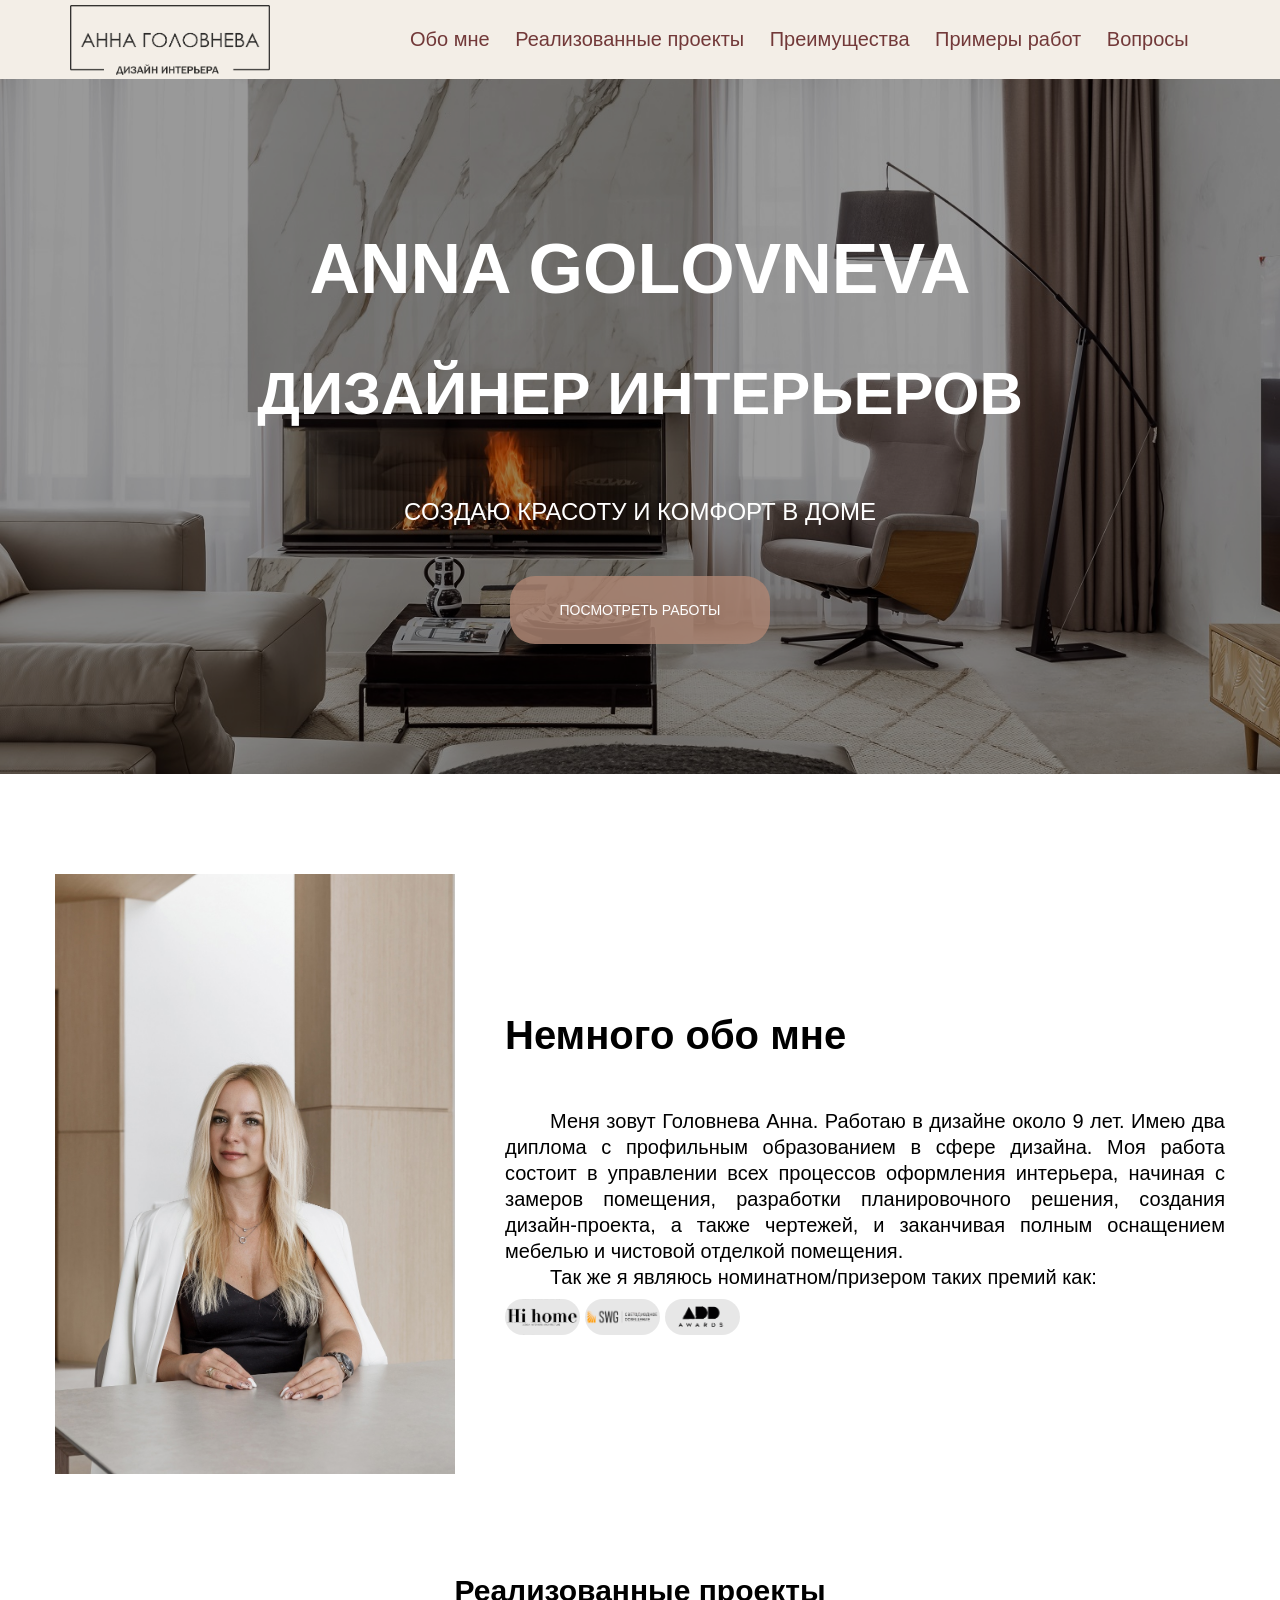
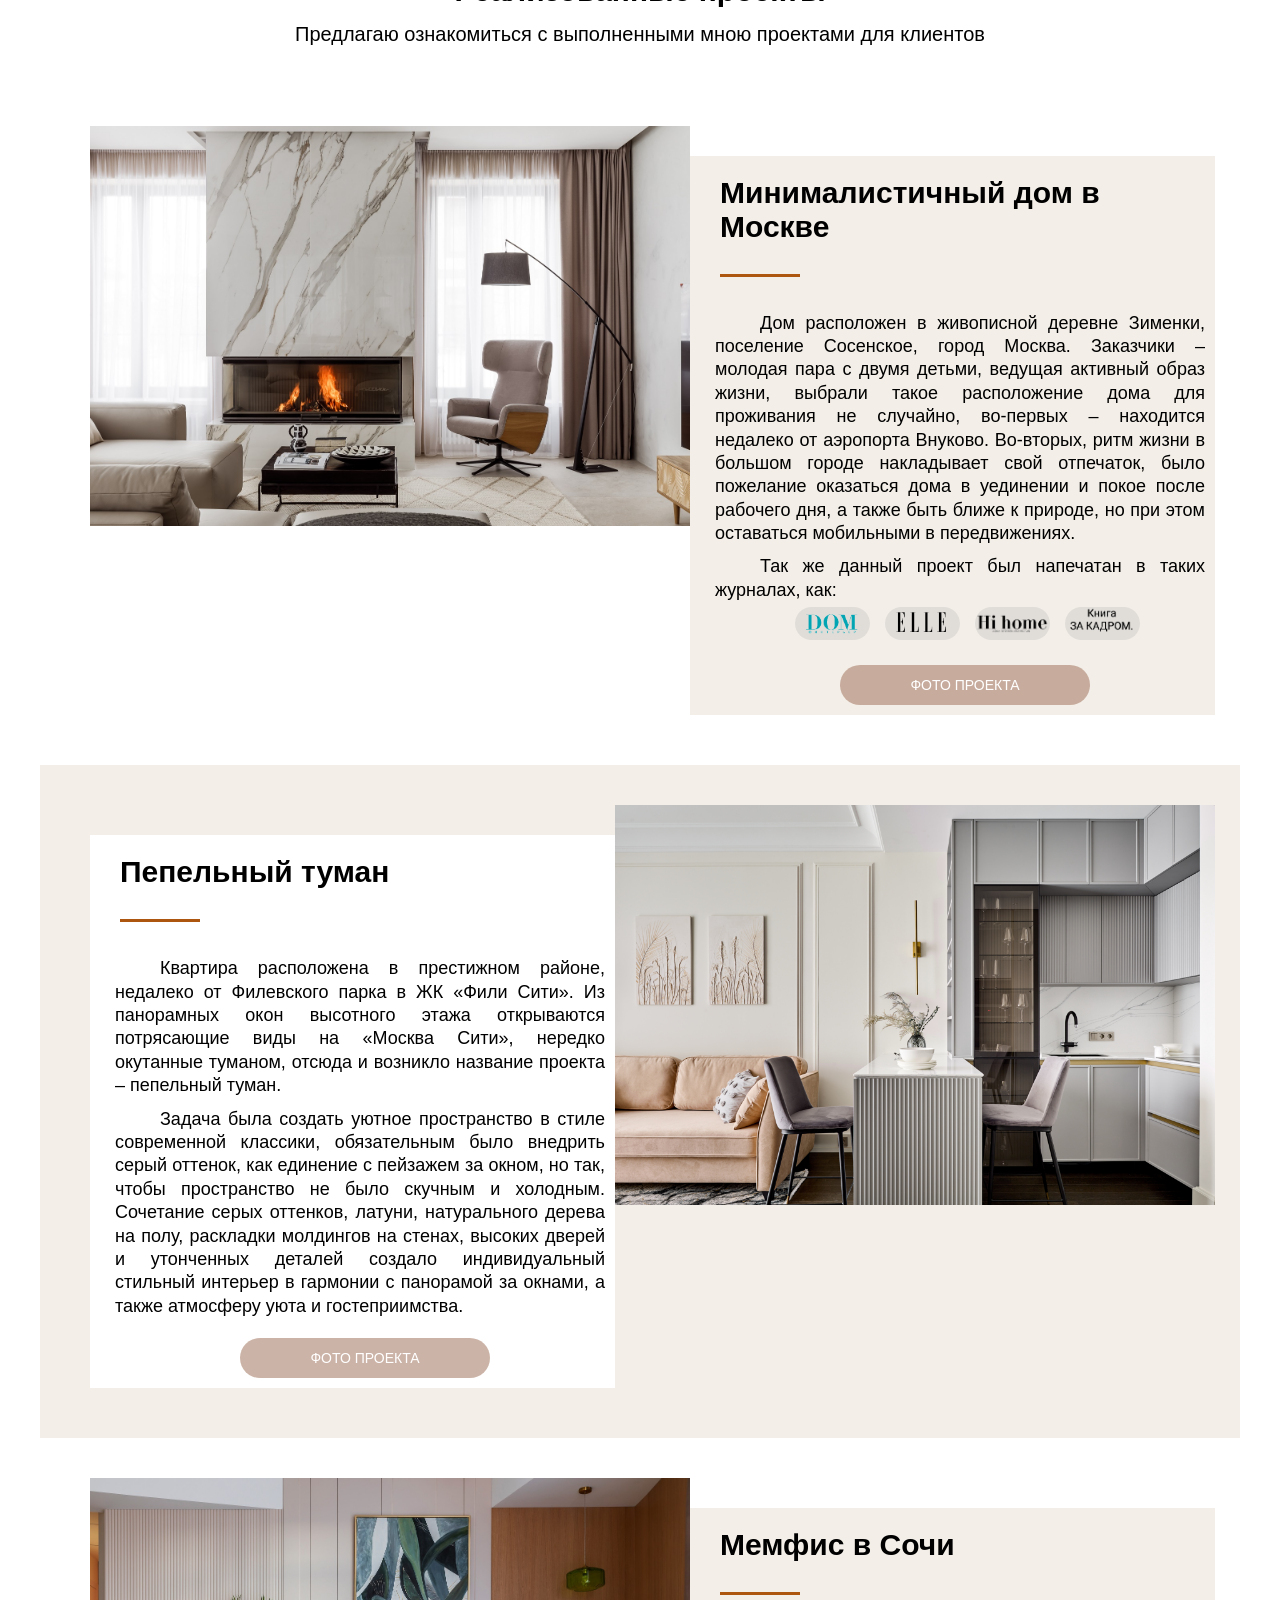
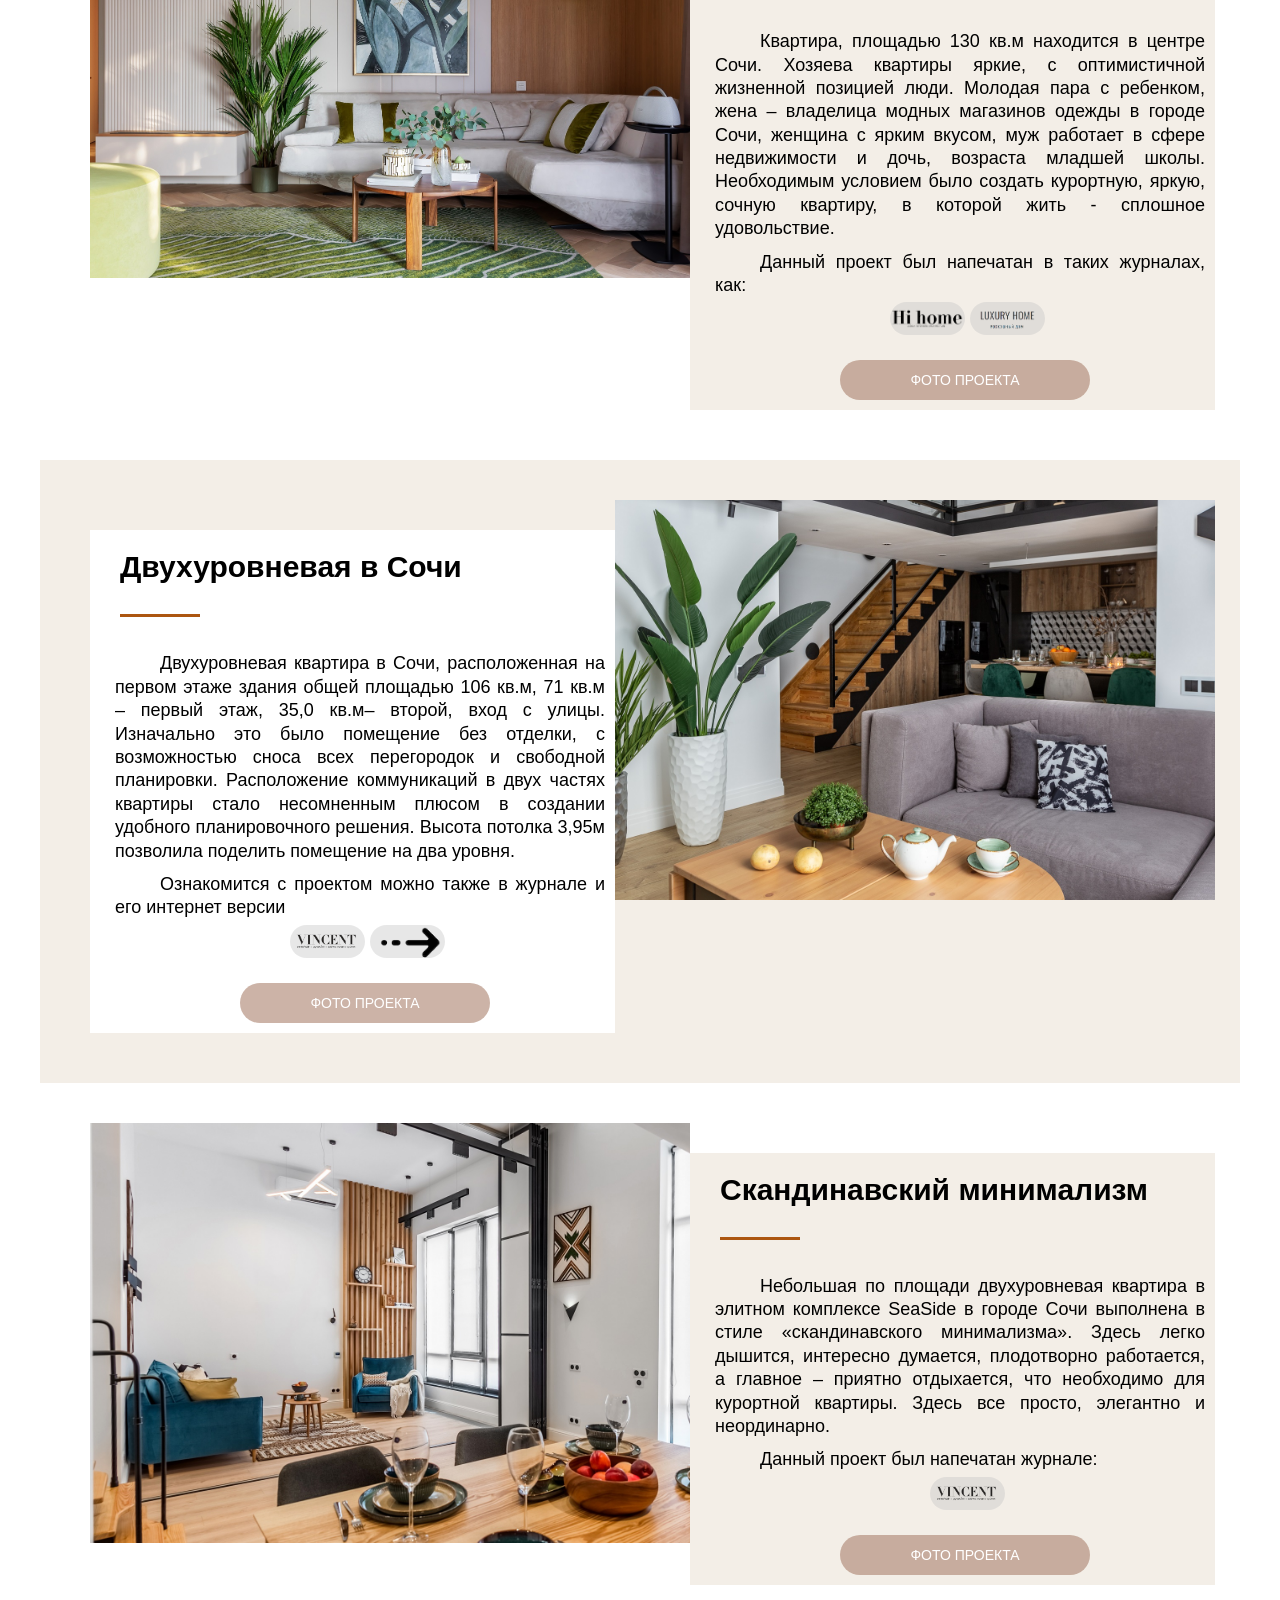
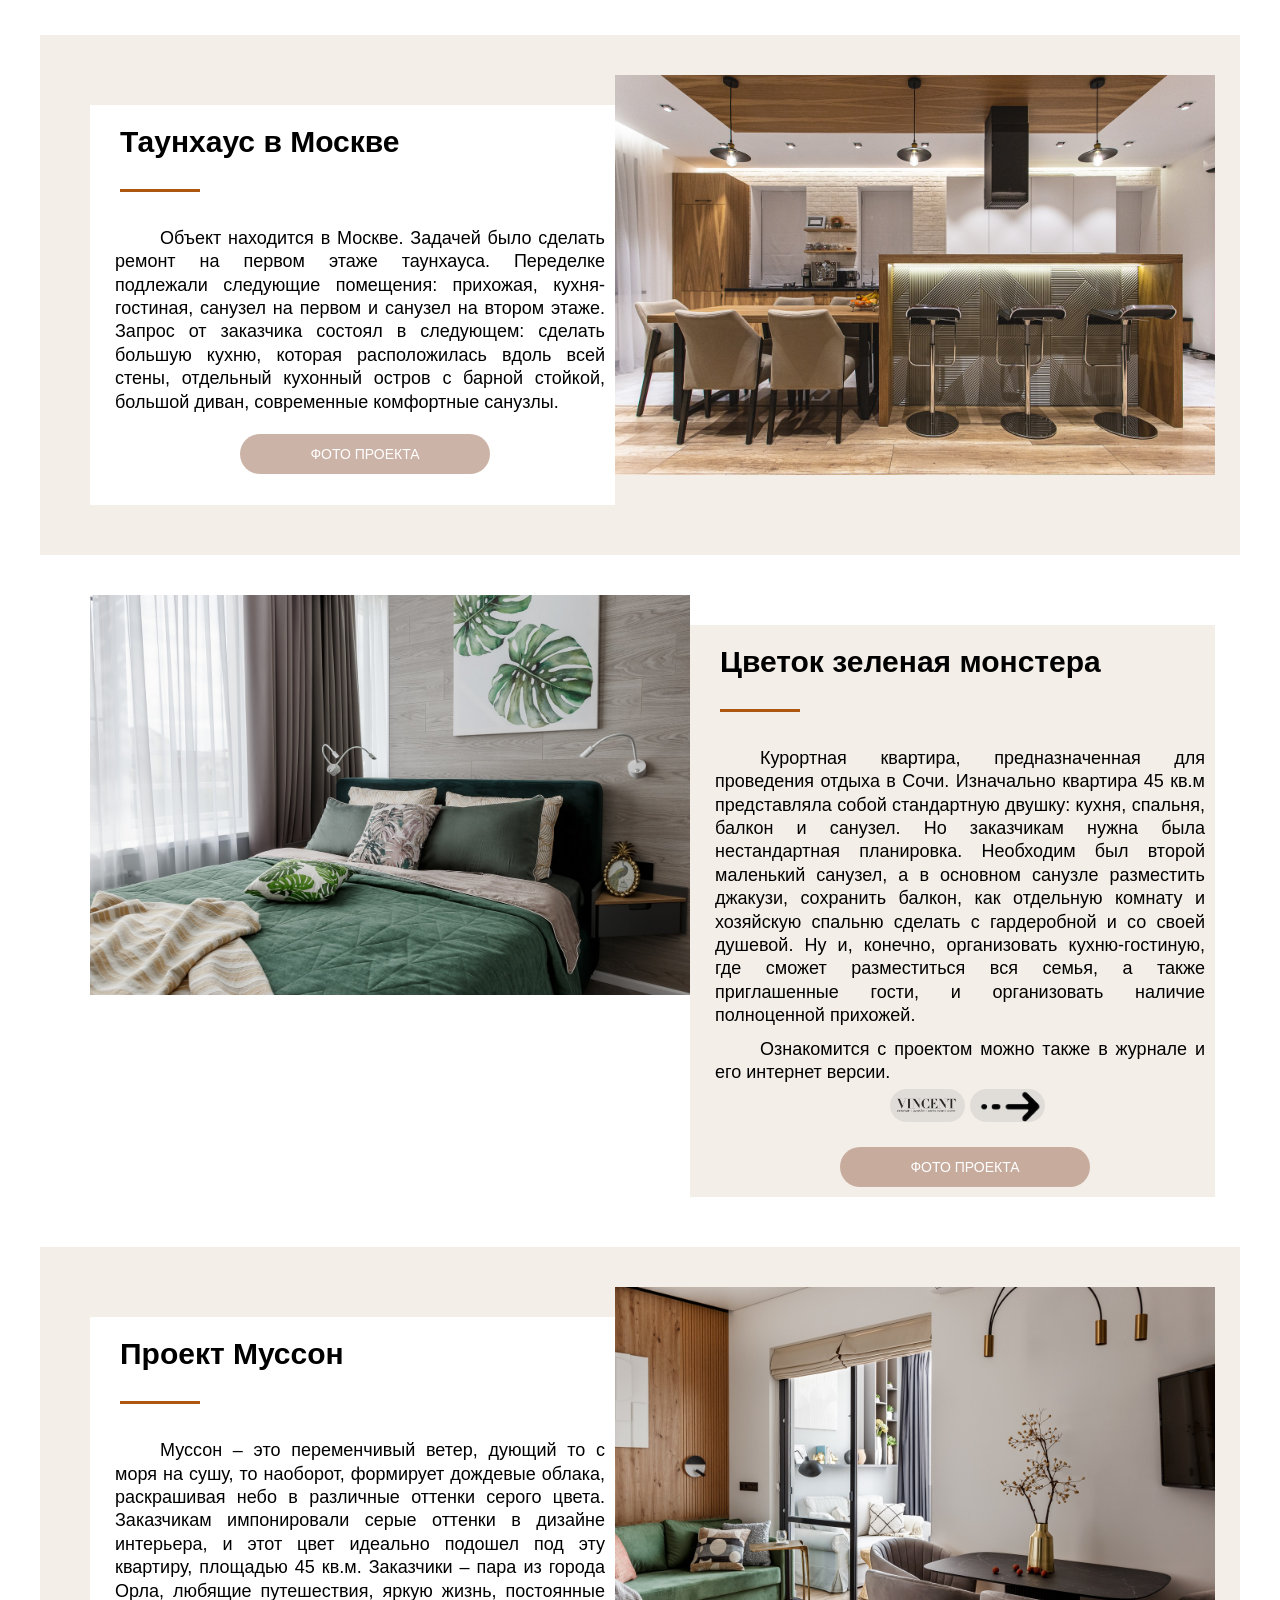
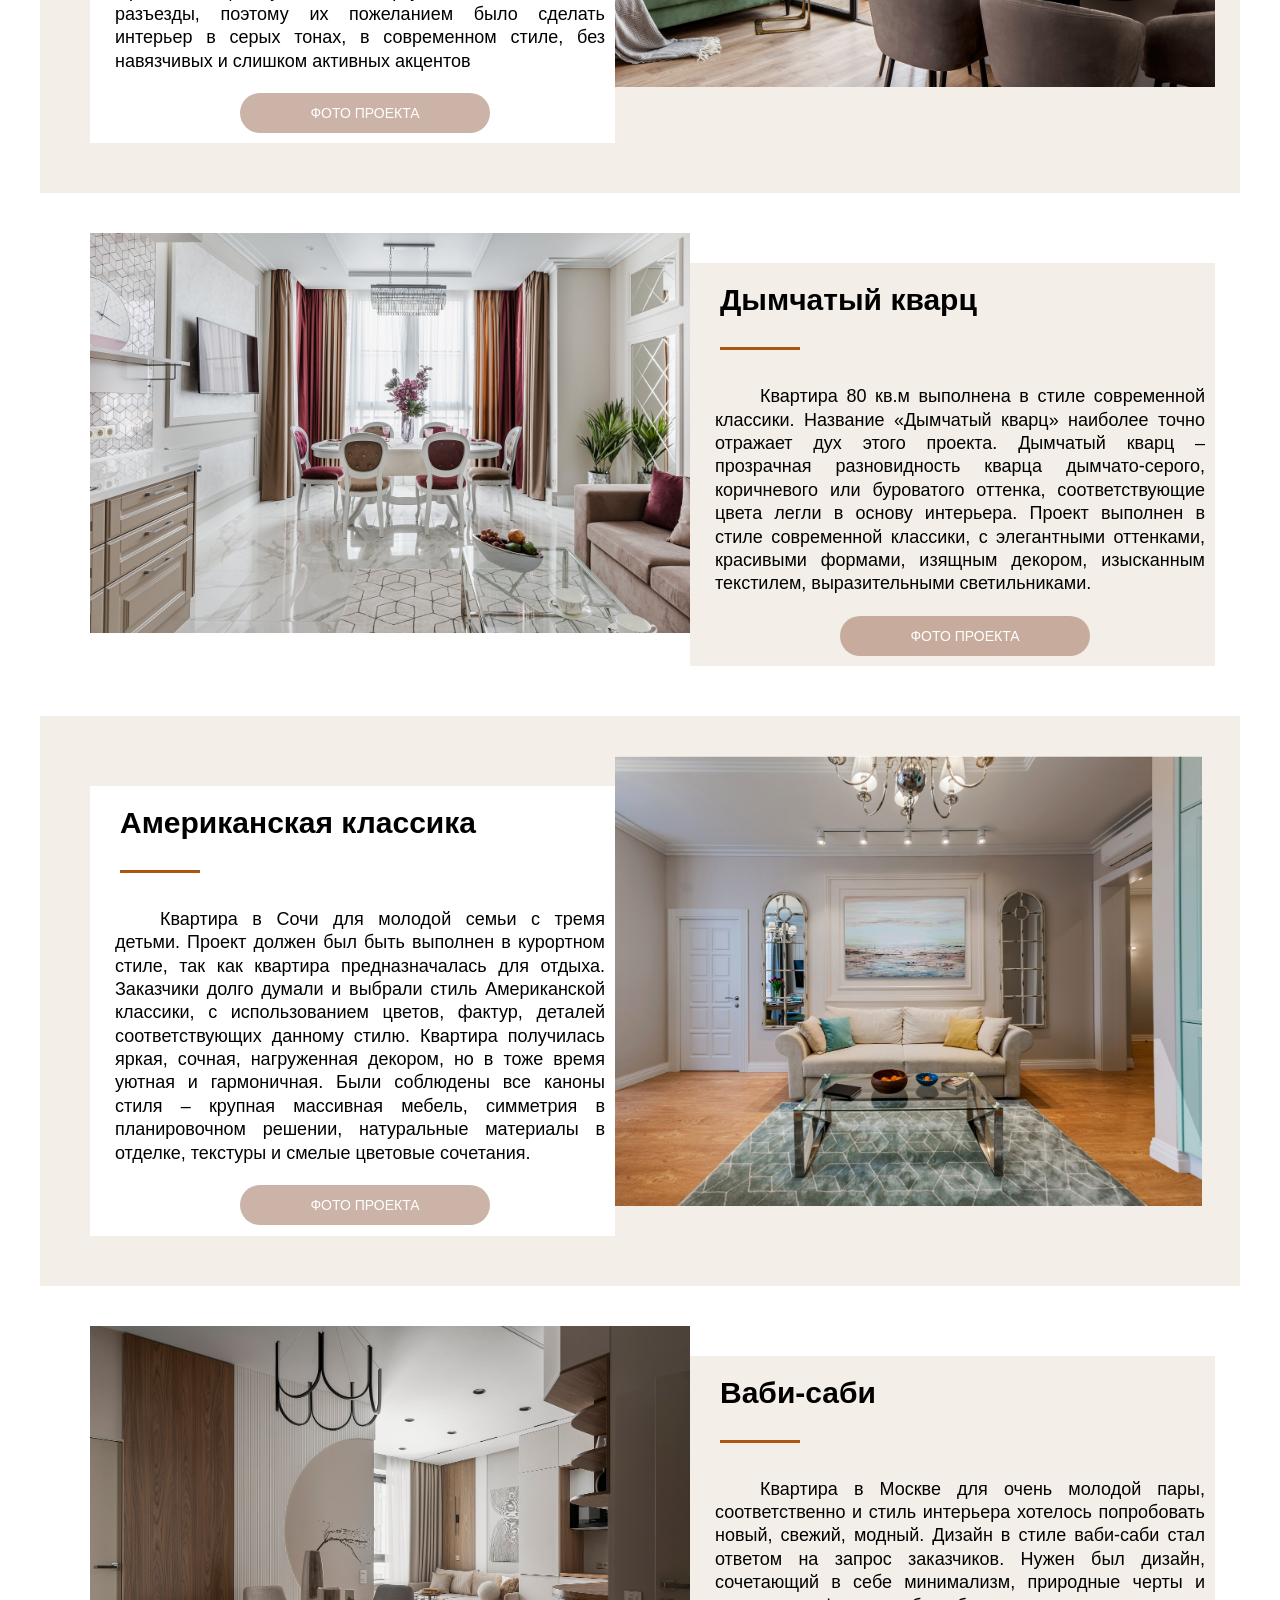
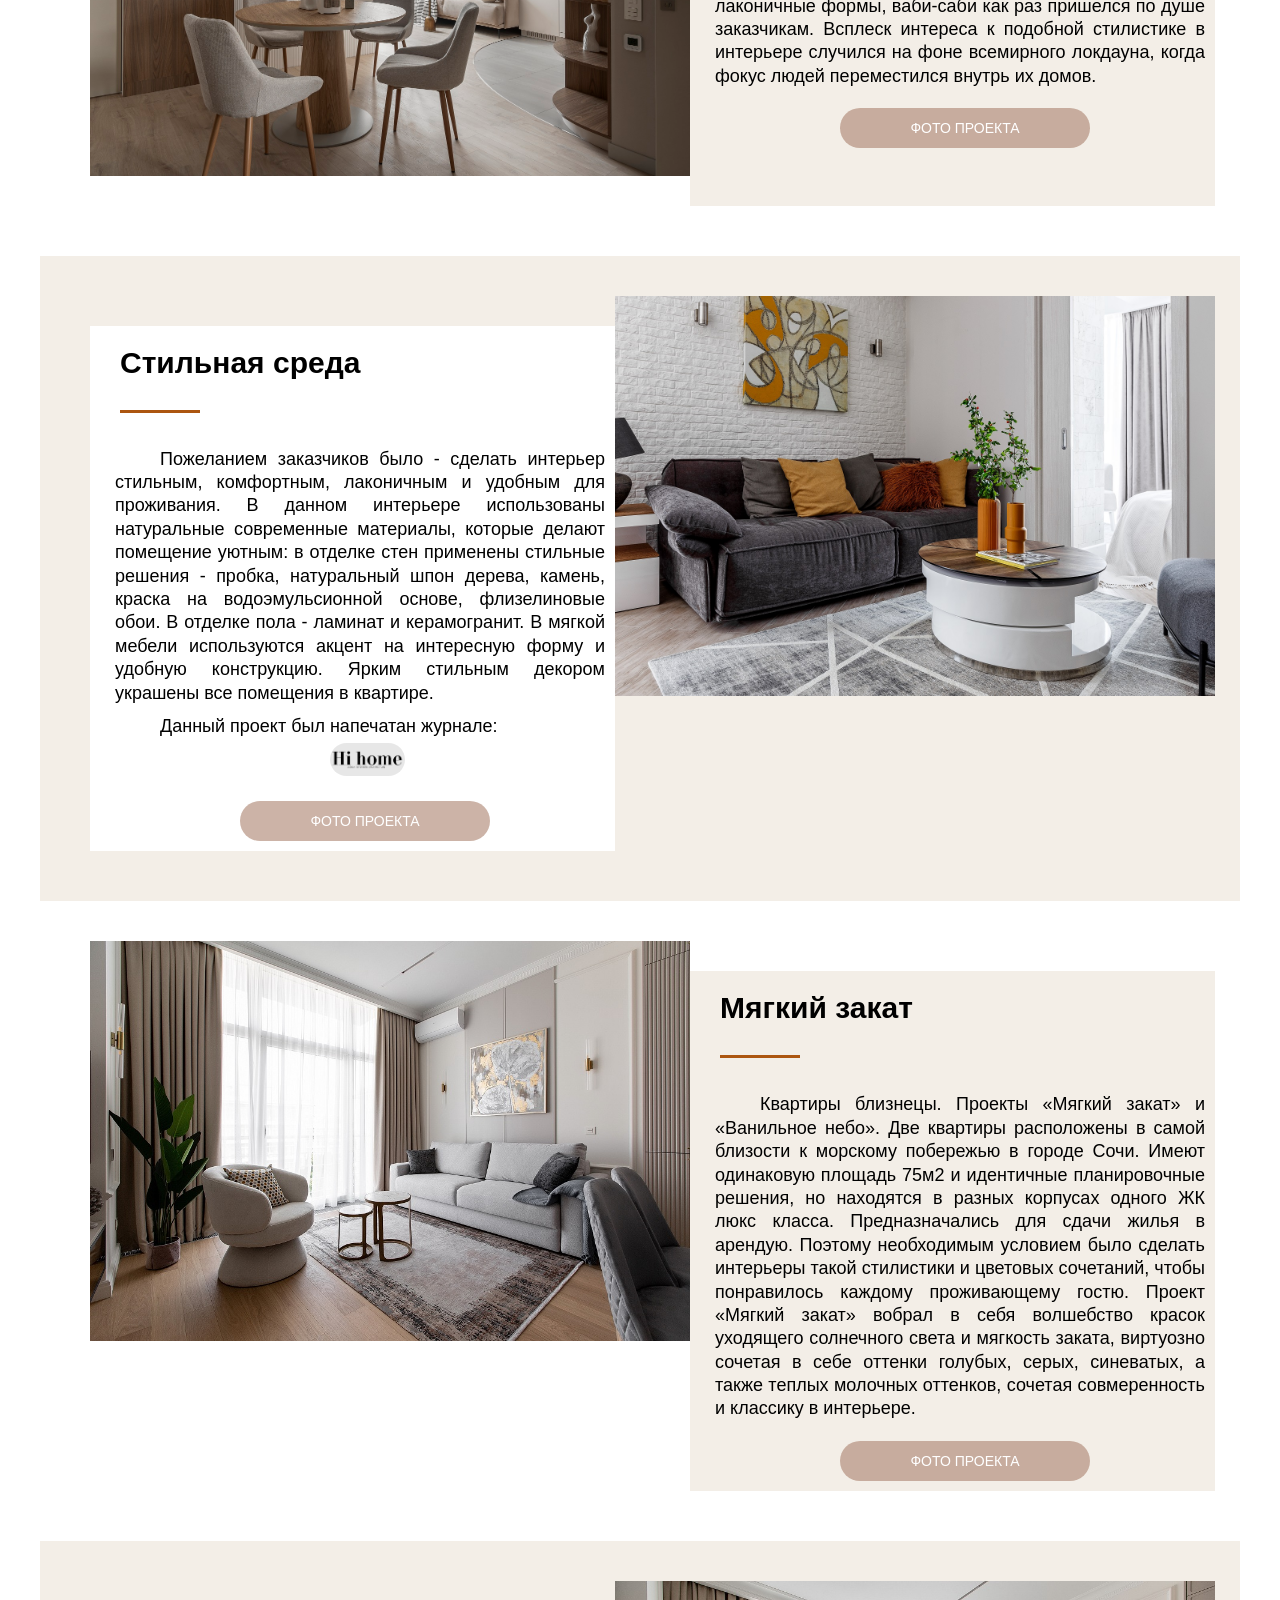
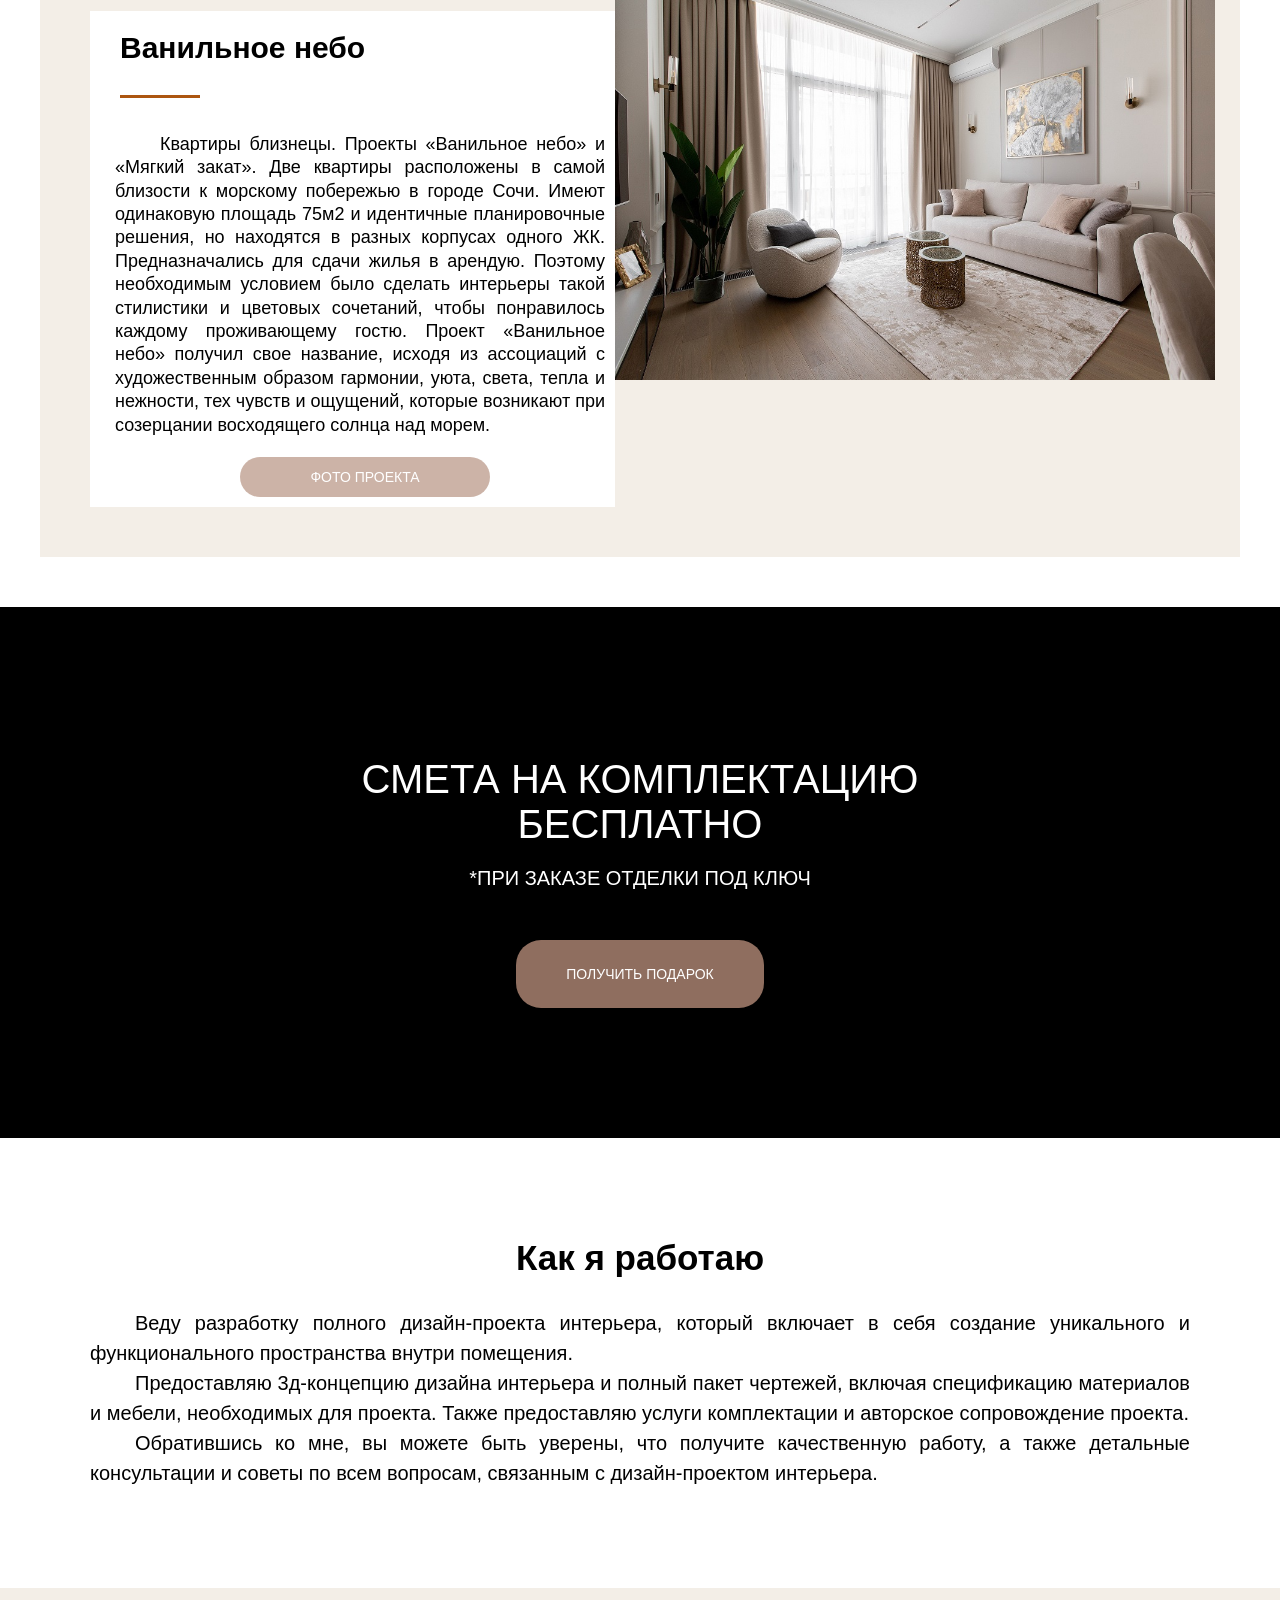
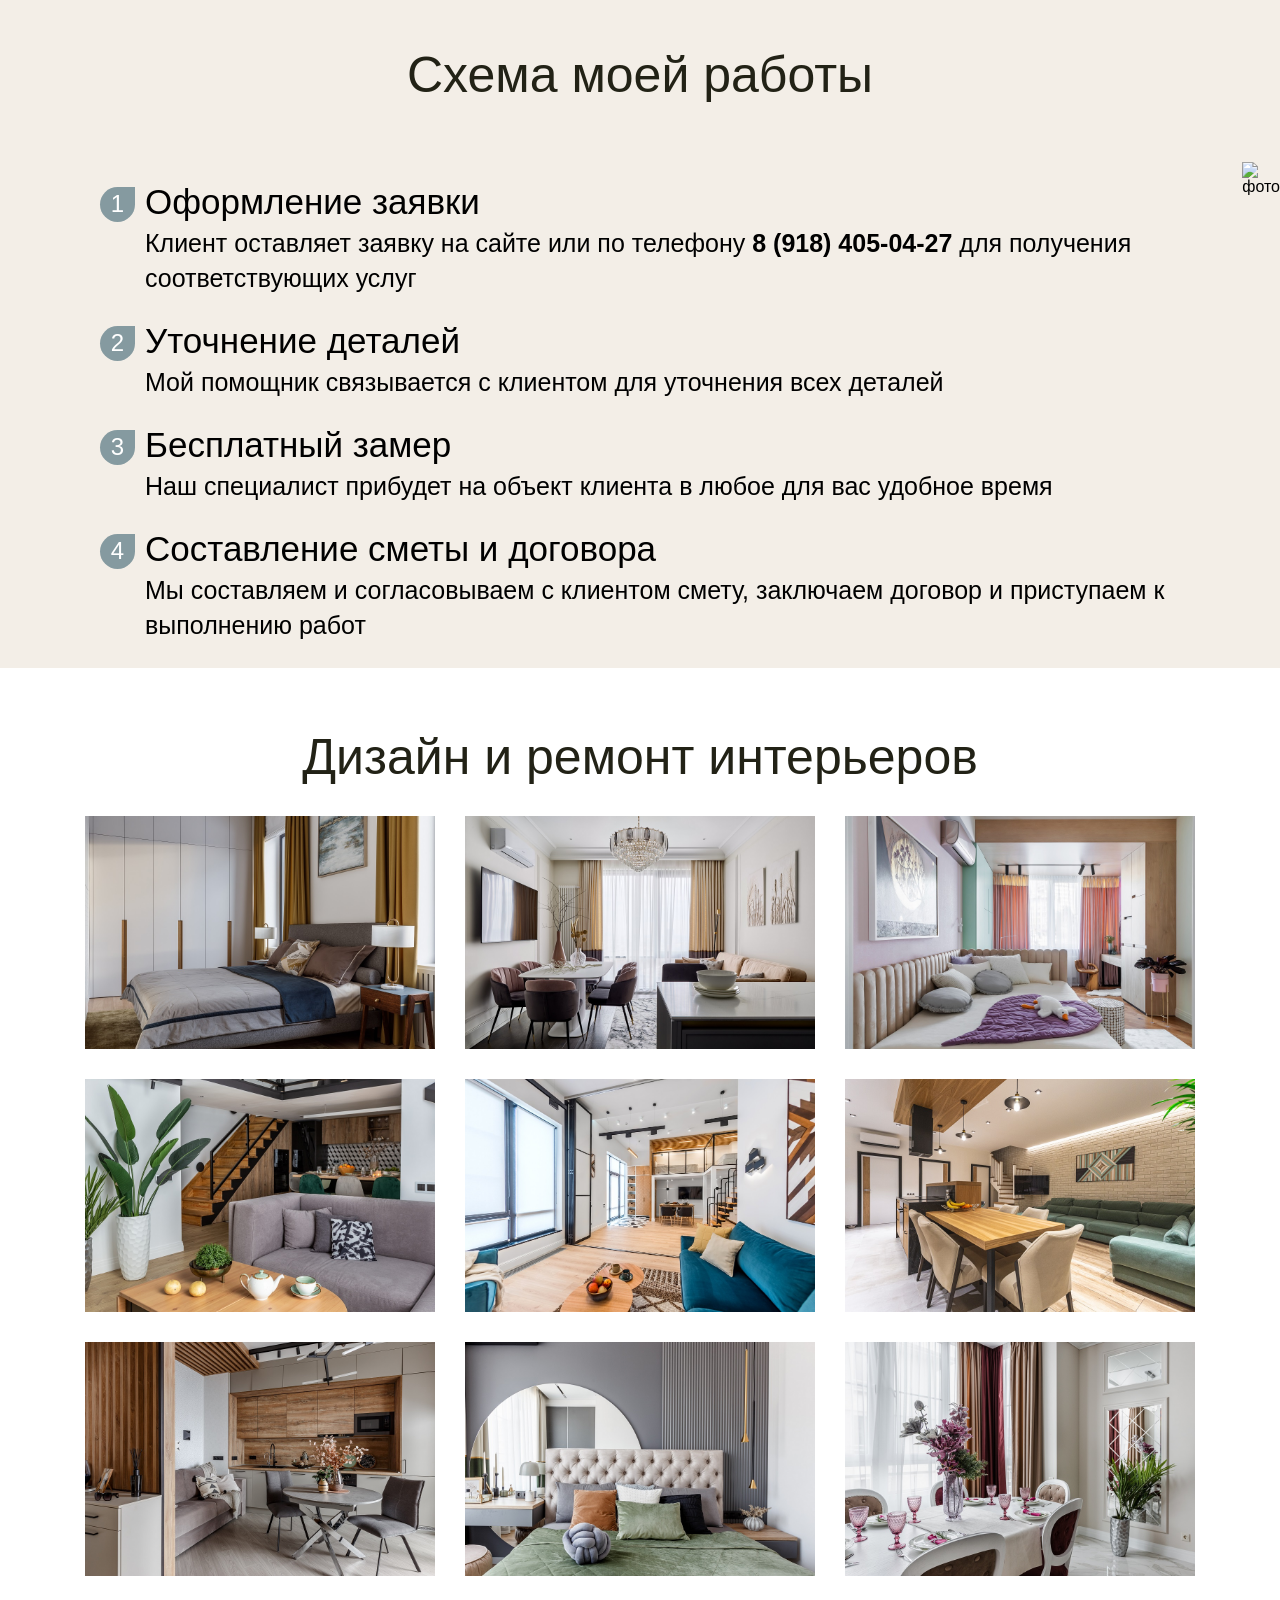
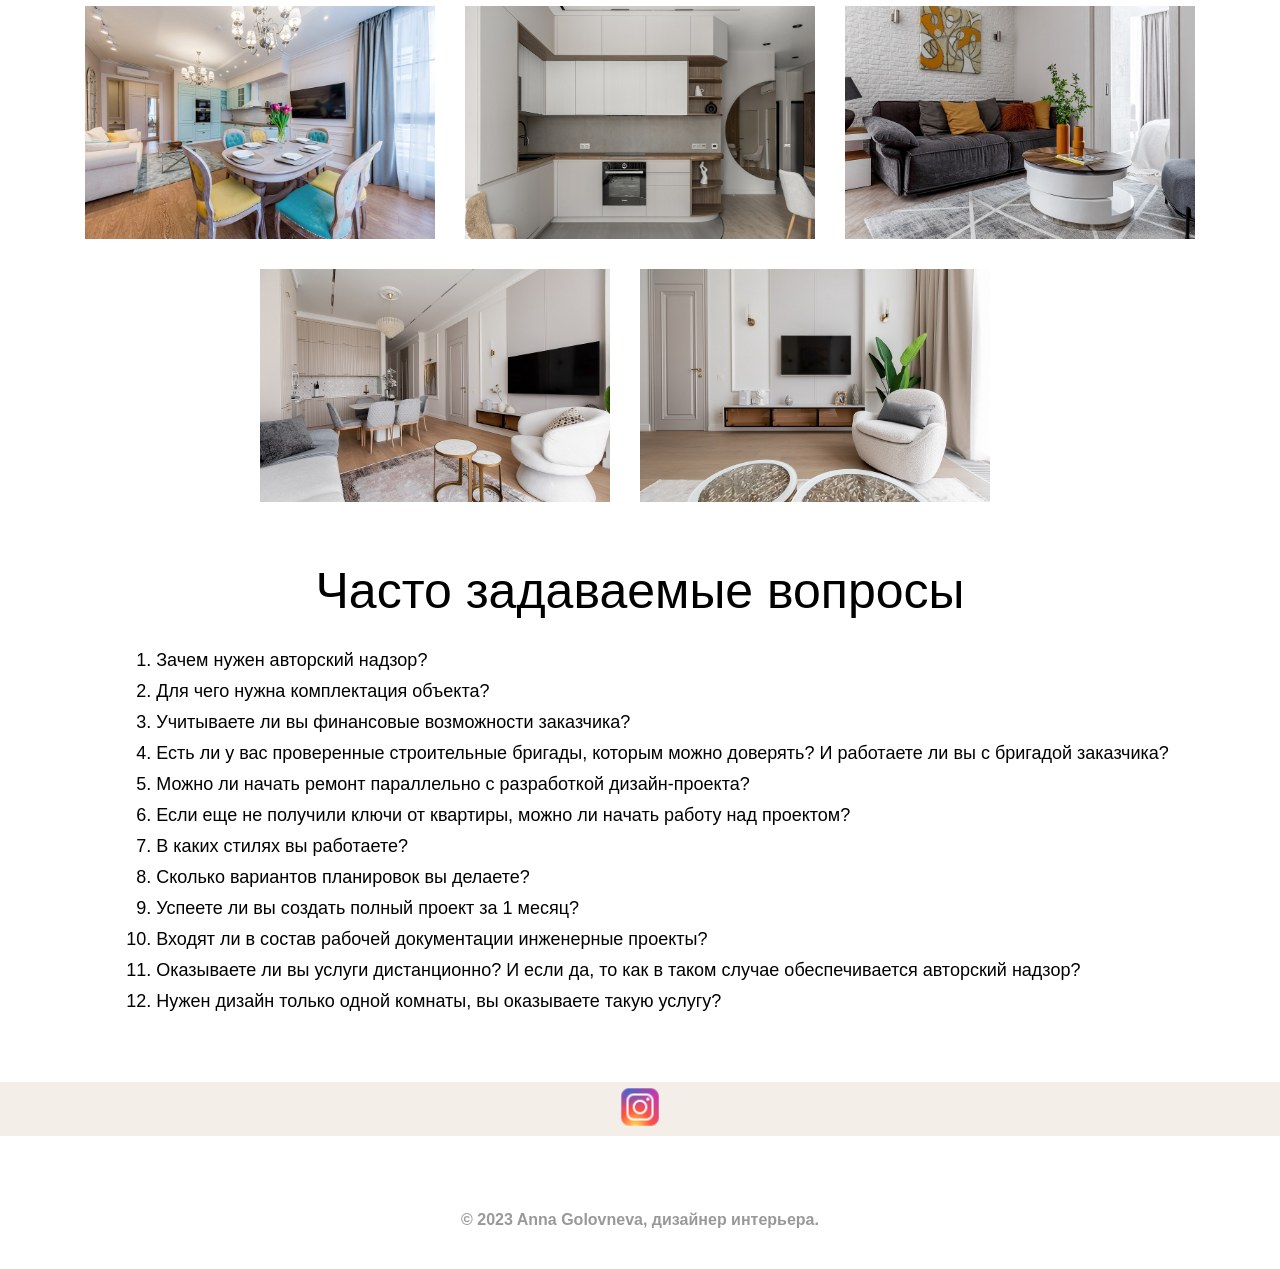
==== index.html @ adf1f111 "Add files via upload" ====
<!DOCTYPE html>
<html lang="ru">

<head>
  <meta charset="UTF-8">
  <meta http-equiv="X-UA-Compatible" content="IE=edge">
  <meta name="viewport" content="width=device-width, initial-scale=1.0">
  <title>Дизайнер Анна Головнева</title>
  <link rel="stylesheet" href="css/style.css">
  <link rel="stylesheet" href="css/lightbox.min.css">
</head>

<body>
  <header>
    <div class="up-menu">
      <div class="logo">
        <a href="index.html"><img src="png/logo.png" class="logo-header" alt="logo">
        </a>
      </div>
      <nav class="menu">
        <ul class="menu-list">
          <li class="menu-list-item">
            <a class="menu-link" href="#aboutMe">Обо мне</a>
          </li>
          <li class="menu-list-item">
            <a class="menu-link" href="#project">Реализованные проекты</a>
          </li>
          <li class="menu-list-item">
            <a class="menu-link" href="#advantage">Преимущества</a>
          </li>
          <li class="menu-list-item">
            <a class="menu-link" href="#examples">Примеры работ</a>
          </li>
          <li class="menu-list-item">
            <a class="menu-link" href="#faq-link">Вопросы</a>
          </li>
        </ul>
      </nav>
      <div class="burger">
        <span></span>
      </div>
    </div>
    <div class="welcome">
      <h1 class="name">anna golovneva</h1>
      <h2 class="profession"> дизайнер интерьеров</h2>
      <p class="slogan">Создаю красоту и комфорт в доме</p>
      <div class="button-wrap"><a href="#examples"><button class="button">Посмотреть работы</button></a></div>
    </div>
  </header>
  <main class="main">
    <a name="aboutMe">
      <div class="about">
    </a>
    <img src="images/aboutMe.jpg" class="about-foto" alt="about-foto">
    <div class="about-info">
      <h3 class="about-head">Немного обо мне</h3>
      <P class="about-text">Меня зовут Головнева Анна. Работаю в дизайне около 9 лет. Имею два диплома с профильным
        образованием в сфере
        дизайна. Моя работа состоит в управлении всех процессов оформления интерьера, начиная с замеров помещения,
        разработки планировочного решения, создания дизайн-проекта, а также чертежей, и заканчивая полным оснащением
        мебелью и чистовой отделкой помещения.</P>
      <p class="about-text">Так же я являюсь номинатном/призером таких премий как:</p> <br>
      <div class="nom">
        <div class="nom-but"><a class="example-image-link" href="images/public/nomination/HiHome/hihome1.jpg"
            data-lightbox="example-set-nomination-one"><button class="button-about button-about-hi"></button></a>
          <a class="example-image-link" href="images/public/nomination/HiHome/hihome2.jpg"
            data-lightbox="example-set-nomination-one"></a>
          <a class="example-image-link" href="images/public/nomination/HiHome/hihome3.jpg"
            data-lightbox="example-set-nomination-one"></a>
          <a class="example-image-link" href="images/public/nomination/HiHome/hihome4.jpg"
            data-lightbox="example-set-nomination-one"></a>
          <a class="example-image-link" href="images/public/nomination/HiHome/hihome5.jpg"
            data-lightbox="example-set-nomination-one"></a>
          <a class="example-image-link" href="images/public/nomination/HiHome/hihome6.jpg"
            data-lightbox="example-set-nomination-one"></a>
          <a class="example-image-link" href="images/public/nomination/HiHome/hihome7.jpg"
            data-lightbox="example-set-nomination-one"></a>
          <a class="example-image-link" href="images/public/nomination/HiHome/hihome8.jpg"
            data-lightbox="example-set-nomination-one"></a>
          <a class="example-image-link" href="images/public/nomination/HiHome/hihome9.jpg"
            data-lightbox="example-set-nomination-one"></a>
          <a class="example-image-link" href="images/public/nomination/HiHome/hihome10.jpg"
            data-lightbox="example-set-nomination-one"></a>
          <a class="example-image-link" href="images/public/nomination/HiHome/hihome11.jpg"
            data-lightbox="example-set-nomination-one"></a>
          <a class="example-image-link" href="images/public/nomination/HiHome/hihome12.jpg"
            data-lightbox="example-set-nomination-one"></a>
          <a class="example-image-link" href="images/public/nomination/HiHome/hihome13.jpg"
            data-lightbox="example-set-nomination-one"></a>
          <a class="example-image-link" href="images/public/nomination/HiHome/hihome14.jpg"
            data-lightbox="example-set-nomination-one"></a>
          <a class="example-image-link" href="images/public/nomination/HiHome/hihome15.jpg"
            data-lightbox="example-set-nomination-one"></a>
          <a class="example-image-link" href="images/public/nomination/HiHome/hihome16.jpg"
            data-lightbox="example-set-nomination-one"></a>
          <a class="example-image-link" href="images/public/nomination/HiHome/hihome17.jpg"
            data-lightbox="example-set-nomination-one"></a>
        </div>
        <div class="nom-but"><a class="example-image-link" href="images/public/nomination/SWG/3R6A5215.jpg"
            data-lightbox="example-set-nomination-two"><button class="button-about button-about-swg"></button></a>
          <a class="example-image-link" href="images/public/nomination/SWG/3B6A5797.JPG"
            data-lightbox="example-set-nomination-two"></a>
          <a class="example-image-link" href="images/public/nomination/SWG/3R6A4833.jpg"
            data-lightbox="example-set-nomination-two"></a>
          <a class="example-image-link" href="images/public/nomination/SWG/3R6A5064.jpg"
            data-lightbox="example-set-nomination-two"></a>
          <a class="example-image-link" href="images/public/nomination/SWG/3B6A5471.JPG"
            data-lightbox="example-set-nomination-two"></a>
          <a class="example-image-link" href="images/public/nomination/SWG/P4A8868.jpg"
            data-lightbox="example-set-nomination-two"></a>
          <a class="example-image-link" href="images/public/nomination/SWG/P4A9849.jpg"
            data-lightbox="example-set-nomination-two"></a>
        </div>
        <div class="nom-but"><a class="example-image-link" href="images/public/nomination/ADDAwards/PHOTO-2022-12-21-21-39-06.jpg"
          data-lightbox="example-set-nomination-three"><button class="button-about button-about-add"></button></a>
        <a class="example-image-link" href="images/public/nomination/ADDAwards/Diplom.jpg"
          data-lightbox="example-set-nomination-three"></a>
        <a class="example-image-link" href="images/public/nomination/ADDAwards/PHOTO-2022-12-21-21-38-43.jpg"
          data-lightbox="example-set-nomination-three"></a>
        <a class="example-image-link" href="images/public/nomination/ADDAwards/IMG_6623.jpg"
          data-lightbox="example-set-nomination-three"></a>
        <a class="example-image-link" href="images/public/nomination/ADDAwards/02_1.jpg"
          data-lightbox="example-set-nomination-three"></a>
        <a class="example-image-link" href="images/public/nomination/ADDAwards/add_image.jpg"
          data-lightbox="example-set-nomination-three"></a>
      </div>
      </div>

    </div>
    </div>
    <a name="project">
      <div class="project">
    </a>
    <h3 class="project-h3">Реализованные проекты</h3>
    <P class="project-p">Предлагаю ознакомиться с выполненными мною проектами для клиентов</P>
    </div>
    <article class="card">
      <div class="back-color-left">
        <div class="post-left">
          <a name="card1"></a>
          <div class="foto-post"><img src="images/card/minMoscow.jpg" class="foto-post"
              alt="Минималистичный дом в Москве"></div>
          <div class="post-info-left">
            <h4 class="post-head">Минималистичный дом в Москве</h4>
            <p class="post-text">Дом расположен в живописной деревне Зименки, поселение Сосенское, город Москва.
              Заказчики – молодая пара с
              двумя
              детьми, ведущая активный образ жизни, выбрали такое расположение дома для проживания не случайно,
              во-первых
              –
              находится недалеко от аэропорта Внуково. Во-вторых, ритм жизни в большом городе накладывает свой
              отпечаток,
              было
              пожелание оказаться дома в уединении и покое после рабочего дня, а также быть ближе к природе, но при этом
              оставаться мобильными в передвижениях.</p>
            <p class="post-text-paragraph">Так же данный проект был напечатан в таких журналах, как:</p>

            <div class="magazin">
              <div class="magazin_foto">
                <a class="example-image-link" href="images/public/minMoscowMagaz/dom/foto/1.jpg"
                  data-lightbox="example-set_dome_one"><button class="button-magaz button-magaz-dom"></button></a>
                <a class="example-image-link" href="images/public/minMoscowMagaz/dom/foto/2.jpg"
                  data-lightbox="example-set_dome_one"></a>
                <a class="example-image-link" href="images/public/minMoscowMagaz/dom/foto/3.jpg"
                  data-lightbox="example-set_dome_one"></a>
                <a class="example-image-link" href="images/public/minMoscowMagaz/dom/foto/4.jpg"
                  data-lightbox="example-set_dome_one"></a>
                <a class="example-image-link" href="images/public/minMoscowMagaz/dom/0001.jpg"
                  data-lightbox="example-set_dome_one"></a>
                <a class="example-image-link" href="images/public/minMoscowMagaz/dom/0002.jpg"
                  data-lightbox="example-set_dome_one"></a>
                <a class="example-image-link" href="images/public/minMoscowMagaz/dom/0003.jpg"
                  data-lightbox="example-set_dome_one"></a>
              </div>
              <div class="magazin_foto">
                <a class="example-image-link" href="images/public/minMoscowMagaz/ELLE/7.jpg"
                  data-lightbox="example-set_elle_one"><button class="button-magaz button-magaz-elle"></button></a>
                <a class="example-image-link" href="images/public/minMoscowMagaz/ELLE/8.jpg"
                  data-lightbox="example-set_elle_one"></a>
                <a class="example-image-link" href="images/public/minMoscowMagaz/ELLE/9.jpg"
                  data-lightbox="example-set_elle_one"></a>
                <a class="example-image-link" href="images/public/minMoscowMagaz/ELLE/10.jpg"
                  data-lightbox="example-set_elle_one"></a>
                <a class="example-image-link" href="images/public/minMoscowMagaz/ELLE/11.jpg"
                  data-lightbox="example-set_elle_one"></a>
                <a class="example-image-link" href="images/public/minMoscowMagaz/ELLE/12.jpg"
                  data-lightbox="example-set_elle_one"></a>
              </div>
              <div class="magazin_foto">
                <a class="example-image-link" href="images/public/minMoscowMagaz/HiHome/1.jpg"
                  data-lightbox="example-set_hiHome_one"><button class="button-magaz button-magaz-hi"></button></a>
                <a class="example-image-link" href="images/public/minMoscowMagaz//HiHome/2.jpg"
                  data-lightbox="example-set_hiHome_one"></a>
              </div>
              <div class="magazin_foto">
                <a class="example-image-link" href="images/public/minMoscowMagaz/ZaKadron/1.jpg"
                  data-lightbox="example-set_ZaKadron_one"><button
                    class="button-magaz button-magaz-zakadrom"></button></a>
                <a class="example-image-link" href="images/public/minMoscowMagaz/ZaKadron/2.jpg"
                  data-lightbox="example-set_ZaKadron_one"></a>
                <a class="example-image-link" href="images/public/minMoscowMagaz/ZaKadron/3.jpg"
                  data-lightbox="example-set_ZaKadron_one"></a>
                <a class="example-image-link" href="images/public/minMoscowMagaz/ZaKadron/4.jpg"
                  data-lightbox="example-set_ZaKadron_one"></a>
                <a class="example-image-link" href="images/public/minMoscowMagaz/ZaKadron/5.jpg"
                  data-lightbox="example-set_ZaKadron_one"></a>
              </div>
            </div>
            <div class="foto-card"><a href="minMoscow.html"><button class="button-post">Фото проекта</button></a>
            </div>
          </div>
        </div>
      </div>
      <div class="back-color-right">
        <div class="post-right">
          <a name="card2"></a>
          <div class="foto-post"><img src="images/card/pepel.jpg" class="foto-post" alt="Пепельный туман"></div>
          <div class="post-info-right">
            <h4 class="post-head">Пепельный туман</h4>
            <p class="post-text">Квартира расположена в престижном районе, недалеко от Филевского парка в ЖК «Фили
              Сити». Из панорамных окон высотного этажа открываются потрясающие виды на
              «Москва Сити», нередко окутанные туманом, отсюда и возникло название проекта –
              пепельный туман.</p>
            <p class="post-text-paragraph">Задача была создать уютное пространство в стиле современной классики,
              обязательным
              было внедрить серый оттенок, как единение с пейзажем за окном, но так, чтобы
              пространство не было скучным и холодным. Сочетание серых оттенков, латуни,
              натурального дерева на полу, раскладки молдингов на стенах, высоких дверей и
              утонченных деталей создало индивидуальный стильный интерьер в гармонии с панорамой
              за окнами, а также атмосферу уюта и гостеприимства.</p>
            <div class="foto-card"><a href="pepel.html"><button class="button-post">Фото проекта</button></a>
            </div>
          </div>
        </div>
      </div>
      <div class="back-color-left">
        <div class="post-left">
          <a name="card3"></a>
          <div class="foto-post"><img src="images/card/memfInSochi.jpg" class="foto-post" alt="Мемфис в Сочи"></div>
          <div class="post-info-left">
            <h4 class="post-head">Мемфис в Сочи</h4>
            <p class="post-text">Квартира, площадью 130 кв.м находится в центре Сочи. Хозяева квартиры яркие, с
              оптимистичной жизненной позицией
              люди. Молодая пара с ребенком, жена – владелица модных магазинов одежды в городе Сочи, женщина с ярким
              вкусом, муж
              работает
              в сфере недвижимости и дочь, возраста младшей школы. Необходимым условием было создать курортную, яркую,
              сочную
              квартиру, в которой жить - сплошное удовольствие.</p>
              <p class="post-text-paragraph">Данный проект был напечатан в таких журналах, как:</p>
            <div class="magazin">
              <div class="magazin_foto">
                <a class="example-image-link" href="images/public/memfInSochiMagaz/Hihome/1.jpg"
                  data-lightbox="example-set_hiHome_two"><button class="button-magaz button-magaz-hi"></button></a>
                <a class="example-image-link" href="images/public/memfInSochiMagaz/Hihome/2.jpg"
                  data-lightbox="example-set_hiHome_two"></a>
                <a class="example-image-link" href="images/public/memfInSochiMagaz/Hihome/3.jpg"
                  data-lightbox="example-set_hiHome_two"></a>
                <a class="example-image-link" href="images/public/memfInSochiMagaz//HiHome/4.jpg"
                  data-lightbox="example-set_hiHome_two"></a>
              </div>
              <div class="internetMagaz">
                <a class="example-image-link" href="https://luxury39.art/ne-skuchnyj-interer-v-stile-memfis/"><button
                    class="button-magaz button-magaz-internetLuxury"></button></a>

              </div>
            </div>
            <div class="foto-card"><a href="memfInSochi.html"><button class="button-post">Фото проекта</button></a>
            </div>
          </div>
        </div>
      </div>
      <div class="back-color-right">
        <div class="post-right">
          <a name="card4"></a>
          <div class="foto-post"><img src="images/card/twoLevel.jpg" class="foto-post" alt="Двухуровневая в Сочи"></div>
          <div class="post-info-right">
            <h4 class="post-head">Двухуровневая в Сочи</h4>
            <p class="post-text">Двухуровневая квартира в Сочи, расположенная на первом этаже здания общей площадью 106
              кв.м, 71 кв.м – первый
              этаж, 35,0 кв.м– второй, вход с улицы.
              Изначально это было помещение без отделки, с возможностью сноса всех перегородок и свободной планировки.
              Расположение коммуникаций в двух частях квартиры стало несомненным плюсом в создании удобного
              планировочного
              решения. Высота потолка 3,95м позволила поделить помещение на два уровня.</p>
            <p class="post-text-paragraph">Ознакомится с проектом можно также в журнале и его интернет версии</p>

            <div class="magazin">
              <div class="magazin_foto">
                <a class="example-image-link" href="images/public/twoLevelMagaz/Vincent/1.jpg"
                  data-lightbox="example-set_vincent_one"><button
                    class="button-magaz button-magaz-vincent"></button></a>
                <a class="example-image-link" href="images/public/twoLevelMagaz/Vincent/2.jpg"
                  data-lightbox="example-set_vincent_one"></a>
                <a class="example-image-link" href="images/public/twoLevelMagaz/Vincent/3.jpg"
                  data-lightbox="example-set_vincent_one"></a>
                <a class="example-image-link" href="images/public/twoLevelMagaz/Vincent/4.jpg"
                  data-lightbox="example-set_vincent_one"></a>
                <a class="example-image-link" href="images/public/twoLevelMagaz/Vincent/5.jpg"
                  data-lightbox="example-set_vincent_one"></a>
                <a class="example-image-link" href="images/public/twoLevelMagaz/Vincent/6.jpg"
                  data-lightbox="example-set_vincent_one"></a>
                <a class="example-image-link" href="images/public/twoLevelMagaz/Vincent/kv_page-0001.jpg"
                  data-lightbox="example-set_vincent_one"></a>
                <a class="example-image-link" href="images/public/twoLevelMagaz/Vincent/kv_page-0002.jpg"
                  data-lightbox="example-set_vincent_one"></a>
                <a class="example-image-link" href="images/public/twoLevelMagaz/Vincent/kv_page-0003.jpg"
                  data-lightbox="example-set_vincent_one"></a>
                <a class="example-image-link" href="images/public/twoLevelMagaz/Vincent/kv_page-0004.jpg"
                  data-lightbox="example-set_vincent_one"></a>
                <a class="example-image-link" href="images/public/twoLevelMagaz/Vincent/kv_page-0005.jpg"
                  data-lightbox="example-set_vincent_one"></a>
                <a class="example-image-link" href="images/public/twoLevelMagaz/Vincent/kv_page-0006.jpg"
                  data-lightbox="example-set_vincent_one"></a>
              </div>
              <div class="internetMagaz">
                <a class="example-image-link" href="https://vincent-magazine.ru/step-by-step/"><button
                    class="button-magaz button-magaz-internetVincent"></button></a>

              </div>
            </div>
            <div class="foto-card"><a href="twoLevel.html"><button class="button-post">Фото проекта</button></a>
            </div>
          </div>
        </div>
      </div>
      <div class="back-color-left">
        <div class="post-left">
          <a name="card5"></a>
          <div class="foto-post"><img src="images/card/scandinavMinim.jpg" class="foto-post"
              alt="Скандинавский минимализм"></div>
          <div class="post-info-left">
            <h4 class="post-head">Скандинавский минимализм</h4>
            <p class="post-text">Небольшая по площади двухуровневая квартира в элитном комплексе SeaSide в городе Сочи
              выполнена в стиле
              «скандинавского минимализма». Здесь легко дышится, интересно
              думается, плодотворно работается, а главное – приятно отдыхается, что необходимо для курортной квартиры.
              Здесь
              все просто, элегантно и неординарно.</p>
              <p class="post-text-paragraph">Данный проект был напечатан журнале:</p>
            <div class="magazin">
              <div class="magazin_foto">
                <a class="example-image-link" href="images/public/scandinavMinimMagaz/vincent/1.jpg"
                  data-lightbox="example-set_vincent_two"><button
                    class="button-magaz button-magaz-vincent"></button></a>
                <a class="example-image-link" href="images/public/scandinavMinimMagaz/vincent/2.jpg"
                  data-lightbox="example-set_vincent_two"></a>
                <a class="example-image-link" href="images/public/scandinavMinimMagaz/vincent/3.jpg"
                  data-lightbox="example-set_vincent_two"></a>
                <a class="example-image-link" href="images/public/scandinavMinimMagaz/vincent/4.jpg"
                  data-lightbox="example-set_vincent_two"></a>
                <a class="example-image-link" href="images/public/scandinavMinimMagaz/vincent/5.jpg"
                  data-lightbox="example-set_vincent_two"></a>
              </div>
            </div>
            <div class="foto-card"><a href="scandinavMinim.html"><button class="button-post">Фото проекта</button></a>
            </div>
          </div>
        </div>
      </div>
      <div class="back-color-right">
        <div class="post-right">
          <a name="card6"></a>
          <div class="foto-post"><img src="images/card/townhouse.jpg" class="foto-post" alt="Таунхаус в Москве"></div>
          <div class="post-info-right">
            <h4 class="post-head">Таунхаус в Москве</h4>
            <p class="post-text">Объект находится в Москве. Задачей было сделать ремонт на первом этаже таунхауса.
              Переделке подлежали следующие
              помещения: прихожая, кухня-гостиная, санузел на первом и санузел на втором этаже. Запрос от заказчика
              состоял в
              следующем: сделать большую кухню, которая расположилась вдоль всей стены, отдельный кухонный остров с
              барной
              стойкой, большой диван, современные комфортные санузлы.</p>
            <div class="foto-card"><a href="townhouse.html"><button class="button-post">Фото проекта</button></a>
            </div>
          </div>
        </div>
      </div>
      <div class="back-color-left">
        <div class="post-left">
          <a name="card7"></a>
          <div class="foto-post"><img src="images/card/greenMontera.jpg" class="foto-post"
              alt="Цветок зеленая монстера"></div>
          <div class="post-info-left">
            <h4 class="post-head">Цветок зеленая монстера</h4>
            <p class="post-text">Курортная квартира, предназначенная для проведения отдыха в Сочи. Изначально квартира
              45 кв.м представляла
              собой стандартную двушку: кухня, спальня, балкон и санузел. Но заказчикам нужна была нестандартная
              планировка.
              Необходим был второй маленький санузел, а в основном санузле разместить джакузи, сохранить балкон, как
              отдельную
              комнату и хозяйскую спальню сделать с гардеробной и со своей душевой. Ну и, конечно, организовать
              кухню-гостиную, где сможет разместиться вся семья, а также приглашенные гости, и организовать наличие
              полноценной прихожей.</p>
              <p class="post-text-paragraph">Ознакомится с проектом можно также в журнале и его интернет версии.</p>
            <div class="magazin">
              <div class="magazin_foto">
                <a class="example-image-link" href="images/public/greenMonteraMagaz/foto/1.jpg"
                  data-lightbox="example-set_vincent_three"><button
                    class="button-magaz button-magaz-vincent"></button></a>
                <a class="example-image-link" href="images/public/greenMonteraMagaz/foto/2.jpg"
                  data-lightbox="example-set_vincent_three"></a>
                <a class="example-image-link" href="images/public/greenMonteraMagaz/foto/3.jpg"
                  data-lightbox="example-set_vincent_three"></a>
                <a class="example-image-link" href="images/public/greenMonteraMagaz/foto/4.jpg"
                  data-lightbox="example-set_vincent_three"></a>
                <a class="example-image-link" href="images/public/greenMonteraMagaz/foto/5.jpg"
                  data-lightbox="example-set_vincent_three"></a>
                <a class="example-image-link" href="images/public/greenMonteraMagaz/foto/6.jpg"
                  data-lightbox="example-set_vincent_three"></a>
              </div>
              <div class="internetMagaz">
                <a class="example-image-link" href="https://vincent-magazine.ru/kurortnaya-kvartira-45-kv-metrov/"><button
                    class="button-magaz button-magaz-internetVincent"></button></a>

              </div>
            </div>
            <div class="foto-card"><a href="greenMontera.html"><button class="button-post">Фото проекта</button></a>
            </div>
          </div>
        </div>
      </div>
      <div class="back-color-right">
        <div class="post-right">
          <a name="card8"></a>
          <div class="foto-post"><img src="images/card/projectMooson.jpg" class="foto-post" alt="Проект Муссон"></div>
          <div class="post-info-right">
            <h4 class="post-head">Проект Муссон</h4>
            <p class="post-text">Муссон – это переменчивый ветер, дующий то с моря на сушу, то наоборот, формирует
              дождевые облака, раскрашивая
              небо в различные оттенки серого цвета. Заказчикам импонировали серые оттенки в дизайне интерьера, и этот
              цвет
              идеально подошел под эту квартиру, площадью 45 кв.м. Заказчики – пара из города Орла, любящие путешествия,
              яркую
              жизнь, постоянные разъезды, поэтому их пожеланием было сделать интерьер в серых тонах, в современном
              стиле, без
              навязчивых и слишком активных акцентов</p>
            <div class="foto-card"><a href="projectMooson.html"><button class="button-post">Фото проекта</button></a>
            </div>
          </div>
        </div>
      </div>
      <div class="back-color-left">
        <div class="post-left">
          <a name="card9"></a>
          <div class="foto-post"><img src="images/card/smokyQuartz.jpg" class="foto-post" alt="Дымчатый кварц"></div>
          <div class="post-info-left">
            <h4 class="post-head">Дымчатый кварц</h4>
            <p class="post-text">Квартира 80 кв.м выполнена в стиле современной классики. Название «Дымчатый кварц»
              наиболее точно отражает дух
              этого проекта. Дымчатый кварц – прозрачная разновидность кварца дымчато-серого, коричневого или буроватого
              оттенка, соответствующие цвета легли в основу интерьера. Проект выполнен в стиле современной классики, с
              элегантными оттенками, красивыми формами, изящным декором, изысканным текстилем, выразительными
              светильниками.</p>
            <div class="foto-card"><a href="smokyQuartz.html"><button class="button-post">Фото проекта</button></a>
            </div>
          </div>
        </div>
      </div>
      <div class="back-color-right">
        <div class="post-right">
          <a name="card10"></a>
          <div class="foto-post"><img src="images/card/americanClassic.jpg" class="foto-post"
              alt="Американская классика"></div>
          <div class="post-info-right">
            <h4 class="post-head">Американская классика</h4>
            <p class="post-text">Квартира в Сочи для молодой семьи с тремя детьми. Проект должен был быть выполнен в
              курортном стиле, так как квартира предназначалась для отдыха. Заказчики долго думали и
              выбрали стиль Американской классики, с использованием цветов, фактур, деталей
              соответствующих данному стилю. Квартира получилась яркая, сочная, нагруженная декором, но в
              тоже время уютная и гармоничная. Были соблюдены все каноны стиля – крупная массивная
              мебель, симметрия в планировочном решении, натуральные материалы в отделке, текстуры и
              смелые цветовые сочетания.</p>
            <div class="foto-card"><a href="americanClassic.html"><button class="button-post">Фото проекта</button></a>
            </div>
          </div>
        </div>
      </div>
      <div class="back-color-left">
        <div class="post-left">
          <a name="card11"></a>
          <div class="foto-post"><img src="images/card/VabiSabi.jpg" class="foto-post" alt="50 оттенков бежевого"></div>
          <div class="post-info-left">
            <h4 class="post-head">Ваби-саби</h4>
            <p class="post-text">Квартира в Москве для очень молодой пары, соответственно и стиль интерьера хотелось
              попробовать новый, свежий, модный. Дизайн в стиле ваби-саби стал ответом на запрос
              заказчиков. Нужен был дизайн, сочетающий в себе минимализм, природные черты и
              лаконичные формы, ваби-саби как раз пришелся по душе заказчикам.
              Всплеск интереса к подобной стилистике в интерьере случился на фоне всемирного
              локдауна, когда фокус людей переместился внутрь их домов.</p>
            <div class="foto-card"><a href="vabiSabi.html"><button class="button-post">Фото проекта</button></a>
            </div>
          </div>
        </div>
      </div>
      <div class="back-color-right">
        <div class="post-right">
          <a name="card12"></a>
          <div class="foto-post"><img src="images/card/style.jpg" class="foto-post" alt="Блан де нуар"></div>
          <div class="post-info-right">
            <h4 class="post-head">Стильная среда</h4>
            <p class="post-text">Пожеланием заказчиков было - сделать интерьер стильным, комфортным, лаконичным и
              удобным для проживания. В данном интерьере использованы натуральные современные
              материалы, которые делают помещение уютным: в отделке стен применены стильные
              решения - пробка, натуральный шпон дерева, камень, краска на водоэмульсионной основе,
              флизелиновые обои. В отделке пола - ламинат и керамогранит. В мягкой мебели
              используются акцент на интересную форму и удобную конструкцию. Ярким стильным декором украшены все
              помещения в квартире.</p>
              <p class="post-text-paragraph">Данный проект был напечатан журнале:</p>
            <div class="magazin">
              <div class="magazin_foto">
                <a class="example-image-link" href="images/public/StyleMagaz/HiHome/Foto/1.jpg"
                  data-lightbox="example-set_hiHome_three"><button class="button-magaz button-magaz-hi"></button></a>
                <a class="example-image-link" href="images/public/StyleMagaz/HiHome/Foto/2.jpg"
                  data-lightbox="example-set_hiHome_three"></a>
                <a class="example-image-link" href="images/public/StyleMagaz/HiHome/Foto/3.jpg"
                  data-lightbox="example-set_hiHome_three"></a>
              </div>
            </div>
            <div class="foto-card"><a href="style.html"><button class="button-post">Фото проекта</button></a>
            </div>
          </div>
        </div>
      </div>
      <div class="back-color-left">
        <div class="post-left">
          <a name="card13"></a>
          <div class="foto-post"><img src="images/card/softSunset-1.jpg" class="foto-post" alt=" Мягкий закат"></div>
          <div class="post-info-left">
            <h4 class="post-head"> Мягкий закат</h4>
            <p class="post-text">Квартиры близнецы. Проекты «Мягкий закат» и «Ванильное небо».
              Две квартиры расположены в самой близости к морскому побережью в городе Сочи.
              Имеют одинаковую площадь 75м2 и идентичные планировочные решения, но находятся в
              разных корпусах одного ЖК люкс класса. Предназначались для сдачи жилья в арендую.
              Поэтому необходимым условием было сделать интерьеры такой стилистики и цветовых
              сочетаний, чтобы понравилось каждому проживающему гостю.
              Проект «Мягкий закат» вобрал в себя волшебство красок уходящего солнечного света и
              мягкость заката, виртуозно сочетая в себе оттенки голубых, серых, синеватых, а также
              теплых молочных оттенков, сочетая совмеренность и классику в интерьере.</p>
            <div class="foto-card"><a href="softSunset.html"><button class="button-post">Фото проекта</button></a>
            </div>
          </div>
        </div>
      </div>
      <div class="back-color-right">
        <div class="post-right">
          <a name="card14"></a>
          <div class="foto-post"><img src="images/card/VanillaSky-1.jpg" class="foto-post" alt="Ванильное небо"></div>
          <div class="post-info-right">
            <h4 class="post-head">Ванильное небо</h4>
            <p class="post-text">Квартиры близнецы. Проекты «Ванильное небо» и «Мягкий закат».
              Две квартиры расположены в самой близости к морскому побережью в городе Сочи.
              Имеют одинаковую площадь 75м2 и идентичные планировочные решения, но находятся в
              разных корпусах одного ЖК. Предназначались для сдачи жилья в арендую. Поэтому
              необходимым условием было сделать интерьеры такой стилистики и цветовых
              сочетаний, чтобы понравилось каждому проживающему гостю.
              Проект «Ванильное небо» получил свое название, исходя из ассоциаций с
              художественным образом гармонии, уюта, света, тепла и нежности, тех чувств и
              ощущений, которые возникают при созерцании восходящего солнца над морем.</p>
            <div class="foto-card"><a href="VanillaSky.html"><button class="button-post">Фото проекта</button></a>
            </div>
          </div>
        </div>
      </div>
    </article>
    <a name="advantage">
      <div class="present">
    </a>
    <p class="present-free">смета на комплектацию <br> бесплатно</p>
    <p class="present-condition">*при заказе отделки под ключ</p>
    <div class="button-wrap"><a href="tel:+79184050427"><button class="button">Получить подарок</button></a></div>
    </div>
    <div class="best-design">
      <h3 class="best-design-head">Как я работаю</h3>
      <p class="best-design-text">Веду разработку полного дизайн-проекта интерьера, который включает в себя создание
        уникального и функционального пространства внутри помещения.</p>
      <p class="best-design-text">Предоставляю 3д-концепцию дизайна интерьера и полный пакет чертежей, включая
        спецификацию материалов и мебели, необходимых для проекта. Также предоставляю услуги комплектации и авторское
        сопровождение проекта.</p>
      <p class="best-design-text">Обратившись ко мне, вы можете быть уверены, что получите качественную работу, а также
        детальные консультации и советы по всем вопросам, связанным с дизайн-проектом интерьера.</p>
    </div>

    <article class="wrapl">
      <!-- <div class="layout">
        <div class="layout-icon">
          <div class="design-icon"><img src="png/design1.png" class="icon" alt="Дизайн-проект">
            <P lass="design-text">Дизайн-проект</P>
          </div>
        </div>
        <div class="layout-icon">
          <div class="design-icon"><img src="png/design2.png" class="icon" alt="Декорирование">
            <P lass="design-text">Декорирование</P>
          </div>
        </div>
        <div class="layout-icon">
          <div class="design-icon"><img src="png/design3.png" class="icon" alt="Ремонтные работы">
            <P lass="design-text">Ремонтные работы</P>
          </div>
        </div>
        <div class="layout-icon">
          <div class="design-icon"><img src="png/design4.png" class="icon" alt="Составление сметы">
            <P lass="design-text">Составление сметы</P>
          </div>
        </div>
      </div> -->
      <span class="layout-head">
        <p>Схема моей работы</p>
      </span>
      <div class="list-foto">
        <div class="list">
          <ol class="block">
            <li class="list-layout">
              <p class="head-list">Оформление заявки</p>
              <p class="text-list">Клиент оставляет заявку на сайте или
                по телефону <a href="tel:+79184050427">8 (918) 405-04-27</a> для получения соответствующих услуг</p>
            </li>
            <li class="list-layout">
              <p class="head-list">Уточнение деталей</p>
              <p class="text-list">Мой помощник связывается с клиентом для уточнения всех деталей</p>
            </li>
            <li class="list-layout">
              <p class="head-list">Бесплатный замер</p>
              <p class="text-list">Наш специалист прибудет на объект клиента в любое для вас удобное время</p>
            </li>
            <li class="list-layout">
              <p class="head-list">Составление сметы и договора</p>
              <p class="text-list">Мы составляем и согласовываем с клиентом смету, заключаем договор и приступаем к
                выполнению работ</p>
            </li>
          </ol>
        </div>
        <div class=""><img src="images/list-foto.jpg" class="foto" alt="фото"></div>
      </div>
    </article>
    <a name="examples">
      <article class="foto-link">
    </a>
    <div class="foto-link-head">
      <p>Дизайн и ремонт интерьеров</p>
    </div>
    <div class="foto-link-grid">
      <div class="grid-foto">
        <div>
          <a href="#card1">
            <div class="card-grid"><img src="images/grid/minMoscow-10.jpg" class="card-grid" alt=""></div>
          </a>
        </div>
      </div>
      <div class="grid-foto">
        <div>
          <a href="#card2">
            <div class="card-grid"><img src="images/grid/pepel-8.jpg" class="card-grid" alt=""></div>
          </a>
        </div>
      </div>
      <div class="grid-foto">
        <div>
          <a href="#card3">
            <div class="card-grid"><img src="images/grid/memfInSochi-9.jpg" class="card-grid" alt=""></div>
          </a>
        </div>
      </div>
      <div class="grid-foto">
        <div>
          <a href="#card4">
            <div class="card-grid"><img src="images/grid/twoLevel-5.jpg" class="card-grid" alt=""></div>
          </a>
        </div>
      </div>
      <div class="grid-foto">
        <div>
          <a href="#card5">
            <div class="card-grid"><img src="images/grid/scandinavMinim-2.jpg" class="card-grid" alt=""></div>
          </a>
        </div>
      </div>
      <div class="grid-foto">
        <div>
          <a href="#card6">
            <div class="card-grid"><img src="images/grid/townhouse-3.jpg" class="card-grid" alt=""></div>
          </a>
        </div>
      </div>
      <div class="grid-foto">
        <div>
          <a href="#card7">
            <div class="card-grid"><img src="images/grid/greenMontera-4.jpg" class="card-grid" alt=""></div>
          </a>
        </div>
      </div>
      <div class="grid-foto">
        <div>
          <a href="#card8">
            <div class="card-grid"><img src="images/grid/projectMooson-6.jpg" class="card-grid" alt=""></div>
          </a>
        </div>
      </div>
      <div class="grid-foto">
        <div>
          <a href="#card9">
            <div class="card-grid"><img src="images/grid/smokyQuartz-7.jpg" class="card-grid" alt=""></div>
          </a>
        </div>
      </div>
      <div class="grid-foto">
        <div>
          <a href="#card10">
            <div class="card-grid"><img src="images/grid/americanClassic-2.jpg" class="card-grid" alt=""></div>
          </a>
        </div>
      </div>
      <div class="grid-foto">
        <div>
          <a href="#card11">
            <div class="card-grid"><img src="images/grid/VabiSabi-4.jpg" class="card-grid" alt=""></div>
          </a>
        </div>
      </div>
      <div class="grid-foto">
        <div>
          <a href="#card12">
            <div class="card-grid"><img src="images/grid/style-1.jpg" class="card-grid" alt=""></div>
          </a>
        </div>
      </div>
      <div class="grid-foto">
        <div>
          <a href="#card13">
            <div class="card-grid"><img src="images/grid/softSunset-6.jpg" class="card-grid" alt=""></div>
          </a>
        </div>
      </div>
      <div class="grid-foto">
        <div>
          <a href="#card14">
            <div class="card-grid"><img src="images/grid/VanillaSky-5.jpg" class="card-grid" alt=""></div>
          </a>
        </div>
      </div>
      </article>

      <article class="faq">

        <div class="faq-head">
          <a name="faq-link">
            <p>Часто задаваемые вопросы</p>
          </a>
        </div>
        <nav class="list-question">
          <ol class="menu-question">
            <li class="menu-question-item">
              <a class="question-link" href="faq.html">Зачем нужен авторский надзор?</a>
            </li>
            <li class="menu-question-item">
              <a class="question-link" href="faq.html">Для чего нужна комплектация объекта?</a>
            </li>
            <li class="menu-question-item">
              <a class="question-link" href="faq.html">Учитываете ли вы финансовые возможности заказчика?</a>
            </li>
            <li class="menu-question-item">
              <a class="question-link" href="faq.html">Есть ли у вас проверенные строительные бригады, которым можно
                доверять? И работаете ли вы с бригадой заказчика?</a>
            </li>
            <li class="menu-question-item">
              <a class="question-link" href="faq.html">Можно ли начать ремонт параллельно с разработкой
                дизайн-проекта?</a>
            </li>
            <li class="menu-question-item">
              <a class="question-link" href="faq.html">Если еще не получили ключи от квартиры, можно ли начать работу
                над проектом?</a>
            </li>
            <li class="menu-question-item">
              <a class="question-link" href="faq.html">В каких стилях вы работаете?</a>
            </li>
            <li class="menu-question-item">
              <a class="question-link" href="faq.html">Сколько вариантов планировок вы делаете?</a>
            </li>
            <li class="menu-question-item">
              <a class="question-link" href="faq.html">Успеете ли вы создать полный проект за 1 месяц?</a>
            </li>
            <li class="menu-question-item">
              <a class="question-link" href="faq.html">Входят ли в состав рабочей документации инженерные проекты?</a>
            </li>
            <li class="menu-question-item">
              <a class="question-link" href="faq.html">Оказываете ли вы услуги дистанционно? И если да, то как в таком
                случае обеспечивается авторский надзор?</a>
            </li>
            <li class="menu-question-item">
              <a class="question-link" href="faq.html">Нужен дизайн только одной комнаты, вы оказываете такую
                услугу?</a>
            </li>
          </ol>
        </nav>

      </article>


  </main>
  <footer class="basement">
    <div class="social">
      <address class="social-list">
        <ul class="social-list-category">
          <li class="social-item">
            <div class="social-link"><a href="https://www.instagram.com/anna_golovneva_design/" class="instagram"></a>
            </div>
          </li>
        </ul>
      </address>
    </div>
    <a class="copyrights-text" href="#0">
      <p>© 2023 Anna Golovneva, дизайнер интерьера.
      </p>
    </a>
  </footer>
  <script>
    document.querySelector('.burger').addEventListener('click', function () {
      this.classList.toggle('active');
      document.querySelector('.menu').classList.toggle('open');
    })
  </script>
  <script src="js/lightbox-plus-jquery.min.js"></script>


</body>
---- css/style.css ----
* {
  margin: 0;
  padding: 0;
}

body {
  font-family: "MontRegular", "Arial", sans-serif;
}

html {
  scroll-behavior: smooth;
}

.open {
  display: flex !important;
}

.burger {
  display: none;
  position: relative;
  z-index: 51;
  align-items: center;
  justify-content: flex-end;
  width: 30px;
  height: 18px;
  margin-right: 30px;
  margin-top: 35px;
}

.burger span {
  height: 2px;
  width: 80%;
  transform: scale(1);
  background-color: #000000;
  z-index: 51;
}

.burger::before,
.burger::after {
  content: '';
  position: absolute;
  height: 2px;
  width: 100%;
  background-color: #000000;
  transition: 0.3s ease 0s;
  z-index: 51;
}

.burger::before {
  top: 0;
}

.burger::after {
  bottom: 0;
}

.burger.active span {
  transform: scale(0);
}

.burger.active::before {
  top: 50%;
  transform: rotate(-45deg) translate(0, -50%);
}

.burger.active::after {
  bottom: 50%;
  transform: rotate(45deg) translate(0, 50%);
}

@font-face {
  font-family: "MontBold";
  src: url(/fonts/MontBold.ttf) format("ttf");
  font-weight: 400;
  font-style: normal;
}

@font-face {
  font-family: "MontRegular";
  src: url(/fonts/MontRegular.ttf) format("ttf");
  font-weight: 700;
  font-style: bold;
}

.up-menu {
  box-sizing: border-box;
  display: flex;
  justify-content: space-around;
  align-items: center;
  background-color: #f3eee7;
}

.logo-header {
  margin-top: 5px;
  width: 200px;
}

.menu {
  min-width: 800px;
  font-size: 20px;
  color: #ffffff;
  font-weight: normal;
}

.menu-list-item:hover {
  text-decoration: underline;
  color: #723939;
}

.menu-list-item {
  display: inline-block;
}

.menu-list-item:nth-child(n + 2) {
  margin-left: 20px;
}

.menu-link {
  color: #723939;
  text-decoration: none;
}

.welcome {
  width: 100%;
  box-sizing: border-box;
  background-image: url("../images/Header.jpg");
  background-repeat: no-repeat;
  background-size: cover;
  background-position: bottom center;
  background-color: #000000;
  position: relative;
  z-index: 0;
  /* background-attachment: fixed; */
}

.welcome:after {
  content: "";
  position: absolute;
  top: 0;
  left: 0;
  right: 0;
  bottom: 0;
  background-color: #000000;
  opacity: 0.4;
  z-index: -1;
}

.name {
  min-width: 800px;
  text-transform: uppercase;
  padding-top: 150px;
  display: flex;
  justify-content: center;
  color: #ffffff;
  font-size: 70px;
}

.profession {
  min-width: 800px;
  text-transform: uppercase;
  padding-top: 50px;
  display: flex;
  justify-content: center;
  color: #ffffff;
  font-size: 60px;
}

.slogan {
  min-width: 800px;
  text-transform: uppercase;
  padding-top: 70px;
  display: flex;
  justify-content: center;
  color: #ffffff;
  font-size: 24px;
}

.button-wrap {
  display: flex;
  justify-content: center;
}

.button {
  background-color: #ad8673d3;
  border: none;
  color: white;
  padding: 10px 50px;
  text-align: center;
  text-decoration: none;
  display: inline-block;
  text-transform: uppercase;
  font-size: 14px;
  margin-top: 17px;
  cursor: pointer;
  height: 68px;
  border-radius: 25px;
  margin-top: 50px;
  margin-bottom: 130px;
  -webkit-tap-highlight-color: rgba(0, 0, 0, 0);
}

.button:hover {
  height: 68px;
  background: #ad86735e;
  border-radius: 25px;
}

.about {
  box-sizing: border-box;
  max-width: 1200px;
  padding: 0 15px;
  margin: 100px auto;
  display: flex;
  justify-content: center;
  
}

.about-foto {
  box-sizing: border-box;
  width: 400px;
  height: 100%;
}

.about-info {
  display: flex;
  flex-wrap: wrap;
  padding-left: 50px;
  font-size: 30px;
  align-content: center;
}

.about-head {
  text-align: center;
  padding-bottom: 50px;
  color: #000000;
  font-size: 40px;
}

.about-text {
  font-size: 20px;
  color: #000000;
  line-height: 1.3;
  text-align: justify;
  text-indent: 45px;
}

.project {
  box-sizing: border-box;
  display: flex;
  flex-direction: column;
  align-items: center;
  margin-bottom: 20px;
}

.project-h3 {
  color: #000000;
  font-size: 30px;
  padding-bottom: 15px;
}

.project-p {
  font-size: 20px;
  padding-bottom: 20px;
  color: #000000;
}

.magazin {
  display: flex;
  flex-wrap: wrap;
  justify-content: center;
}

.magazin_foto {
  margin-left: 10px;
}

.example-image-link {
  text-decoration: none;
  outline: none;
}

.nom {
  display: flex;
}

.nom-but {
  justify-content: center;
}

.button-about {
  margin-right: 5px;
  width: 75px;
  height: 36px;
  background-position: center;
  background-size: 100%;
  background-color: #00000000;
  border: none;
  padding: 10px 5px;
  background-color: #c5c5c56b;
  border-radius: 25px;
  border: none;
  cursor: pointer;
  -webkit-tap-highlight-color: rgba(0, 0, 0, 0);
}

.button-about-hi {
background-image: url("../png/HiHome.png");
}

.button-about-swg {
  background-image: url("../png/swg.png");
  }

  .button-about-add {
    background-image: url("../png/ADDawards.png");
    }


.button-magaz {
  margin-top: 5px;
  margin-bottom: 5px;
  margin-right: 5px;
  width: 75px;
  height: 33px;
  background-position: center;
  background-size: 100%;
  background-color: #c5c5c56b;
  border-radius: 25px;
  border: none;
  padding: 1px 5px;
  cursor: pointer;
  -webkit-tap-highlight-color: rgba(0, 0, 0, 0);
}

.button-magaz-dom {
  background-image: url("../png/dom.png");
}

.button-magaz-elle {
  background-image: url("../png/elle.png");
}

.button-magaz-hi {
  background-image: url("../png/HiHome.png");
}

.button-magaz-zakadrom {
  background-image: url("../png/zakadrom.png");
}

.button-magaz-vincent {
  background-image: url("../png/vincent.png");
}

.button-magaz-internetVincent {
  background-image: url("../png/Strelka.png");
}

.button-magaz-internetLuxury {
  background-image: url("../png/Luxury.png");
}


.card {
  box-sizing: border-box;
  margin: 0 auto;
  max-width: 1200px;
}

.back-color-left {
  height: 100%;
  background-color: #ffffff;
  display: flex;
  align-items: center;
}

.post-left {
  display: flex;
  margin: 40px 25px 80px 50px;
}

.back-color-right {
  height: 100%;
  background-color: #f3eee7;
  display: flex;
  align-items: center;
}

.post-right {
  display: flex;
  margin: 40px 25px 80px 50px;
  flex-direction: row-reverse;
}

.foto-post {
  width: 100%;
  max-height: 450px;
  overflow: hidden; 
}

.foto-post img {
  transition: 2s;
  display: block;
}

.foto-post img:hover { 
  transform: scale(1.05);
}

.post-info-left {
  padding-left: 25px;
  display: flex;
  flex-direction: column;
  position: relative;
  top: 30px;
  background-color: #f3eee7;
  max-width: 500px;
}

.post-info-right {
  padding-left: 25px;
  display: flex;
  flex-direction: column;
  position: relative;
  top: 30px;
  background-color: #ffffff;
  max-width: 500px;
}

.post-head {
  color: #000000;
  font-size: 30px;
  margin-top: 20px;
  margin: 20px 5px 5px 5px;
}

.post-head::after {
  content: "";
  background-color: #ac5610;
  height: 3px;
  display: block;
  width: 80px;
  margin-top: 30px;
}

.post-text {
  font-size: 18px;
  color: #000000;
  text-align: justify;
  line-height: 1.3;
  margin-top: 30px;
  padding-right: 10px;
  text-indent: 45px;
}

.post-text-paragraph {
  font-size: 18px;
  color: #000000;
  text-align: justify;
  line-height: 1.3;
  margin-top: 10px;
  padding-right: 10px;
  text-indent: 45px;
}

.foto-card {
  margin: 0 auto;
}

.button-post {
  margin-top: 20px;
  margin-bottom: 10px;
  width: 250px;
  background-color: #ad86739f;
  border: none;
  color: white;
  padding: 10px 50px;
  text-align: center;
  text-decoration: none;
  text-transform: uppercase;
  font-size: 14px;
  cursor: pointer;
  height: 40px;
  border-radius: 25px;
  -webkit-tap-highlight-color: rgba(0, 0, 0, 0);
}

.button-post:hover {
  height: 40px;
  background: #ad86735e;
  border-radius: 25px;
}

.present {
  box-sizing: border-box;
  background-image: url("../images/present.jpg");
  background-repeat: no-repeat;
  background-size: cover;
  background-position: center;
  background-color: #000000;
  position: relative;
  z-index: 0;
  background-attachment: fixed;
  margin-top: 50px;
}

.present:after {
  content: "";
  position: absolute;
  top: 0;
  left: 0;
  right: 0;
  bottom: 0;
  background-color: #000000;
  opacity: 0.3;
  z-index: -1;
}

.present-free {
  text-transform: uppercase;
  padding-top: 150px;
  display: flex;
  justify-content: center;
  color: #ffffff;
  font-size: 40px;
  text-align: center
}

.present-condition {
  text-transform: uppercase;
  padding-top: 20px;
  display: flex;
  justify-content: center;
  color: #ffffff;
  font-size: 20px;
}

.best-design {
  max-width: 1100px;
  display: flex;
  flex-direction: column;
  align-items: center;
  margin: 100px auto;
}

.best-design-head {
  color: #000000;
  font-size: 35px;
  padding-bottom: 30px;
  text-align: center;
}

.best-design-text {
  font-size: 20px;
  text-align: justify;
  text-indent: 45px;
  line-height: 30px;
}

.wrapl {
  background-color: #f3eee7;
  height: 100%;
}

.layout {
  max-width: 1200px;
  display: flex;
  justify-content: center;
  margin: 0 auto;
}

.layout-icon:nth-child(n + 2) {
  margin-left: 35px;
}

.design-icon {
  margin-top: 70px;
  box-sizing: border-box;
  display: flex;
  flex-direction: column;
  align-items: center;
  font-size: 20px;
  width: 240px;
  height: 240px;
  padding: 50px 10px;
  box-sizing: border-box;
  border: 1px solid #dfd4b2;
  border-radius: 4%;
}

.icon {
  width: 120px;
  padding-bottom: 30px;
}

.layout-head {
  font-size: 50px;
  text-align: center;
  padding: 30px;
  color: #222216;
}

.list {
  display: flex;
}

.list-foto {
  display: flex;
  box-sizing: border-box;
  justify-content: center;
  margin: 0 auto;
}


.block {
  display: flex;
  flex-direction: column;
  justify-content: space-between;
}

.block {
  list-style-type: none;
  counter-reset: num;
  margin: 0 0 0 145px;
  padding: 15px 0 5px 0;
  font-size: 16px;
}

.list-layout {
  position: relative;
  margin: 0 0 0 0;
  padding: 0 0 20px 0;
  line-height: 1.4;
}

.list-layout:before {
  content: counter(num);
  counter-increment: num;
  display: inline-block;
  position: absolute;
  top: 10px;
  border-radius: 50% 0% 50% 50%;
  left: -45px;
  width: 35px;
  height: 35px;
  background: #859aa0;
  color: #fff;
  text-align: center;
  line-height: 34px;
  font-size: 24px;
}

a[href^="tel:"] {
	color: #000;
	font-size: 25px;
	font-weight: 900;
  text-decoration: none;
}

.head-list {
  font-size: 35px;
}

.text-list {
  font-size: 25px;
}

.foto {
  padding-left: 70px;
  max-width: 450px;
}

.foto-link {
  max-width: 1200px;
  margin: 0 auto;
  margin-top: 30px;
}

.foto-link-head {
  font-size: 50px;
  text-align: center;
  padding: 30px;
  color: #222216;
}

.foto-link-grid {
  justify-content: center;
  flex-wrap: wrap;
  max-width: 100%;
  display: flex;
  margin: 0 auto;
}

.grid-foto {
  box-sizing: border-box;
  max-width: calc(33% - 10px);
  overflow: hidden; 
}

.grid-foto img {
  transition: 2s;
  display: block;
}

.grid-foto img:hover { 
  transform: scale(1.05);
}

.card-grid {
  max-width: 350px;
  background-color: #ffffff;
}

.grid-foto:nth-child(1n + 4) {
  margin-top: 30px;
}

.grid-foto:nth-child(3n + 2) {
  margin-left: 30px;
  margin-right: 30px;
}

.faq {
display: flex;
flex-direction: column;
align-items: center;
padding: 30px;
}

.faq-head {
  padding: 30px;
  font-size: 50px;
  text-align: center;
}

.list-question {
  padding-left: 45px;
}

.menu-question-item {
  padding-bottom: 10px;
  font-size: 18px;
}

.question-link {
  text-decoration: none;
  color: #000000;
}

.question-link:hover {
  text-decoration: underline;
  color: #000000;
}


.basement {
  margin: 0 auto;
  box-sizing: border-box;
  display: flex;
  flex-direction: column;
}

.social {
  display: flex;
  justify-content: center;
}

.social-list {
  background-color: #f3eee7;
  width: 100%;
  justify-content: center;
  display: flex;
  margin-top: 30px;
}

.social-list-category {
  display: flex;
  list-style-type: none;
}

.instagram {
  background-image: url("../png/icons8-instagram-48.png");
  display: inline-block;
  width: 50px;
  height: 50px;
  background-position: center;
  background-size: cover;
  background-repeat: no-repeat;
  margin: 0 auto;
}

.copyrights-text {
  font-size: 16px;
  font-weight: bold;
  color: #999999;
  margin-top: 75px;
  margin-bottom: 40px;
  text-align: center;
  text-decoration: none;
}


@media (min-width: 641px) and (max-width: 1199px) {

  .burger {
    display: flex;
    position: fixed;
    top: 0;
    bottom: 0;
    left: 1;
    right: 0;
  }

  .menu {
    display: none;
    flex-direction: column;
    position: fixed;
    height: 200px;
    max-width: 100px;
    top: 0;
    bottom: 0;
    left: 100;
    right: 0;
    z-index: 50;
    overflow-y: auto;
    padding: 40px 40px;
    background-color: rgba(178, 164, 190, 0.932);
  }

  .menu ul {
    display: flex;
    flex-direction: column;
    row-gap: 30px;
  }

  .up-menu {
    justify-content: space-between;
  }

  .logo-header {
    margin-left: 40px;
  }

  .menu {
    min-width: 100px;
    max-width: 400px;
  }

  .menu-list-item:hover {
    background: none;
    text-decoration: underline;
    text-decoration-color: #141414;
  }

  .menu-list-item:nth-child(n + 2) {
    margin-left: 0px;
  }

  .menu-link {
    color: #141414;
  }

  .name {
    min-width: 641px;
    font-size: 40px;
  }

  .profession {
    min-width: 641px;
    font-size: 40px;
  }

  .slogan {
    min-width: 641px;
  }

  .about {
    max-width: 100%;
    margin: 100px 10px;
    padding: 0px;
  }

  .about-foto {
    max-width: 40%;
  }

  .about-info {
    width: 400px;
    min-width: 300px;
  }

  .about-head {
    font-size: 2.3vw;
    padding-bottom: 25px;
  }

  .about-text {
    font-size: 18px;
  }

  .project {
    margin: 0px 10px 20px 10px;
  }

  .project-h3 {
    font-size: 2.3vw;
  }

  .project-p {
    font-size: 2.3vw;
    text-align: center;
  }

  .card {
    max-width: 700px;
    margin: 0 auto;
    padding-left: 10px;
    padding-right: 10px;
  }

  .back-color-left {
    max-height: 1200px;
  }

  .post-left {
    margin: 20px 0px 20px 0px;
    flex-wrap: wrap;
    justify-content: center;
  }

  .back-color-right {
    max-height: 1200px;
    background-color: #ffffff;
  }

  .post-right {
    margin: 20px 0px 20px 0px;
    flex-wrap: wrap;
    justify-content: center;
  }

  .post-info-left {
    padding-left: 5px;
    top: 0px;
    max-width: 100%;
  }

  .post-info-right {
    padding-left: 5px;
    top: 0px;
    background-color: #f3eee7;
    max-width: 100%;
  }

  .post-head {
    font-size: 30px;
  }

  .best-design {
    margin: 50px 10px;
  }

  .best-design-head {
    font-size: 32px;
  }

  .wrapl {
    /* min-height: 1000px; */
    height: 100%;
  }

  .layout {
    max-width: 641px;
    flex-wrap: wrap;
  }

  .layout-icon:nth-child(n + 1) {
    margin-left: 20px;
  }

  .design-icon {
    margin-top: 40px;
  }

  .layout-head {
    font-size: 3.5vw;
  }

  .list-foto {
    margin-left: 20px;
    margin-right: 20px;
    align-items: center;
  }

  .block {
    margin: 0 0 0 45px;
  }

  .head-list {
    font-size: 2.1vw;
  }

  .text-list {
    font-size: 1.6vw;
  }

  a[href^="tel:"] {
    font-size: 1.6vw;
  }

  .foto {
    padding-left: 10px;
    width: 330px;
    max-width: 100%;
  }

  .foto-link-head {
    font-size: 40px;
  }

  .grid-foto {
    max-width: 100%;
  }

  .card-grid {
    max-width: 300px;
  }

  .grid-foto:nth-child(n + 1) {
    margin-top: 10px;
  }

  .grid-foto:nth-child(n + 1) {
    margin-left: 0px;
    margin-right: 10px;
  }

  .faq-head {
    font-size: 4.4vw;
  }

  .menu-question-item {
    font-size: 2.3vw;
  }

  .basement {
    max-width: 1199px;
    width: 100%;
  }

  .social-list {
    max-width: 1199px;
    width: 100%;
  }

  .copyrights-text {
    font-size: 12px;
    font-weight: bold;
    color: #999999;
    margin-top: 75px;
    margin-bottom: 40px;
    text-align: center;
    text-decoration: none;
  }
}

@media (max-width: 640px) {

.burger {
    display: flex;
    position: fixed;
    top: 0;
    bottom: 0;
    left: 1;
    right: 0;
  }

  .menu {
    display: none;
    flex-direction: column;
    position: fixed;
    height: 200px;
    max-width: 100px;
    top: 0;
    bottom: 0;
    left: 100;
    right: 0;
    z-index: 50;
    overflow-y: auto;
    padding: 40px 40px;
    background-color: rgba(178, 164, 190, 0.932);
  }

  .menu ul {
    display: flex;
    flex-direction: column;
    row-gap: 30px;
  }

  .up-menu {
    justify-content: space-between;
  }

  .logo-header {
    margin-left: 20px;
  }

  .menu {
    min-width: 100px;
    max-width: 400px;
  }

  .menu-list-item:hover {
    background: none;
    text-decoration: underline;
    text-decoration-color: #141414;
  }

  .menu-list-item:nth-child(n + 2) {
    margin-left: 0px;
  }

  .menu-link {
    color: #141414;
  }

  .name {
    min-width: 200px;
    font-size: 24px;
    text-align: center;
  }

  .profession {
    min-width: 200px;
    font-size: 24px;
    text-align: center;
  }

  .slogan {
    min-width: 200px;
    text-align: center;
  }

  .button {
    margin-bottom: 30px; 
  }

  .about {
    max-width: 100%;
    margin: 25px 10px;
    padding: 0px;
    display: flex;
    flex-wrap: wrap;
  }

  .about-foto {
    max-width: 60%;
    padding-bottom: 10px;
  }

  .about-info {
    width: 400px;
    min-width: 250px;
    padding: 10px;
    font-size: 22px;
    justify-content: center;
  }

  .about-head {
    font-size: 20px;
    padding-bottom: 20px;
  }

  .about-text {
    font-size: 16px;
  }

  .project {
    margin: 0px 10px 0px 10px;
    text-align: center;
  }

  .project-h3 {
    font-size: 20px;
  }

  .project-p {
    font-size: 16px;
    padding-bottom: 5px;
    text-align: center;
  }

  .card {
    max-width: 700px;
    margin: 0 auto;
    padding-left: 10px;
    padding-right: 10px;
  }

  .back-color-left {
    /* max-height: 900px; */
  }

  .post-left {
    margin: 10px 0px 40px 0px;
    flex-wrap: wrap;
    justify-content: center;
  }

  .back-color-right {
    /* max-height: 900px; */
    background-color: #ffffff;
  }

  .post-right {
    margin: 30px 0px 40px 0px;
    flex-wrap: wrap;
    justify-content: center;
  }

  .post-info-left {
    padding-left: 5px;
    top: 0px;
    max-width: 100%;
  }

  .post-info-right {
    padding-left: 5px;
    top: 0px;
    background-color: #f3eee7;
    max-width: 100%;
  }

  .post-head {
    font-size: 20px;
    text-align: center;
  }

  .post-head::after {
    content: "";
    background-color: #ac5610;
    height: 3px;
    display: block;
    width: 120px;
    margin: 30px auto;
    margin-bottom: 10px;
  }

  .post-text {
    font-size: 16px;
    margin-top: 10px;
  }

  .post-text-paragraph {
    font-size: 16px;
    margin-top: 10px;
  }

  .button-post { 
    margin: 30px auto;
  }
   
  .present-free {
    padding-top: 30px;
    font-size: 20px;
    padding-bottom: 30px;
  }

  .present-condition {
    font-size: 18px;
    text-align: center;
    padding-bottom: 30px;
  } 

  .best-design {
    margin: 40px 10px;
  }

  .best-design-head {
    font-size: 20px;
  }

  .best-design-text {
    font-size: 14px;
  }

  .wrapl {
    height: 100%;
  }

  .layout {
    flex-wrap: wrap;
    max-width: 300px
  }

  .layout-icon:nth-child(n + 1) {
    margin-left: 5px;
  }

  .design-icon {
    margin-top: 5px;
    font-size: 14px;
    max-width: 140px;
    max-height: 140px;
    padding: 10px 10px;
    justify-content: center;
  }

  .icon {
    width: 40%;
  }

  .layout-head {
    font-size: 20px;
  }

  .list-foto {
    margin-left: 20px;
    margin-right: 20px;
    align-items: center;
  }

  .block {
    margin: 0 0 0 45px;
  }

  .head-list {
    font-size: 16px;
  }

  .text-list {
    font-size: 12px;
  }

  a[href^="tel:"] {
    font-size: 12px;
  }

  .foto {
    display: none;
    padding-left: 10px;
    width: 330px;
    max-width: 100%;
  }

  .foto-link-head {
    font-size: 20px;
    padding-bottom: 10px;
  }

  .foto-link-grid {
    margin: 0 auto;

  } 
  
  .grid-foto:nth-child(1n + 4) {
    margin: 5px;
  }

  .grid-foto:nth-child(3n + 2) {
    margin: 5px;
  }

  .grid-foto {
    max-width: 100%;
    margin: 5px;
  }

  .card-grid {
    max-width: 300px;
  }

  .faq-head {
    font-size: 4vw;
  }

  .menu-question-item {
    font-size: 2.5vw;
  }

  .basement {
    /* max-width: 1199px; */
    /* width: 100%; */
  }

  .social-list {
    max-width: 640px;
    width: 100%;
    padding-left: 0px;
    padding-right: 0px;
  }

  .copyrights-text {
    font-size: 12px;
    font-weight: bold;
    color: #999999;
    margin-top: 75px;
    margin-bottom: 40px;
    text-align: center;
    text-decoration: none;
  }
}
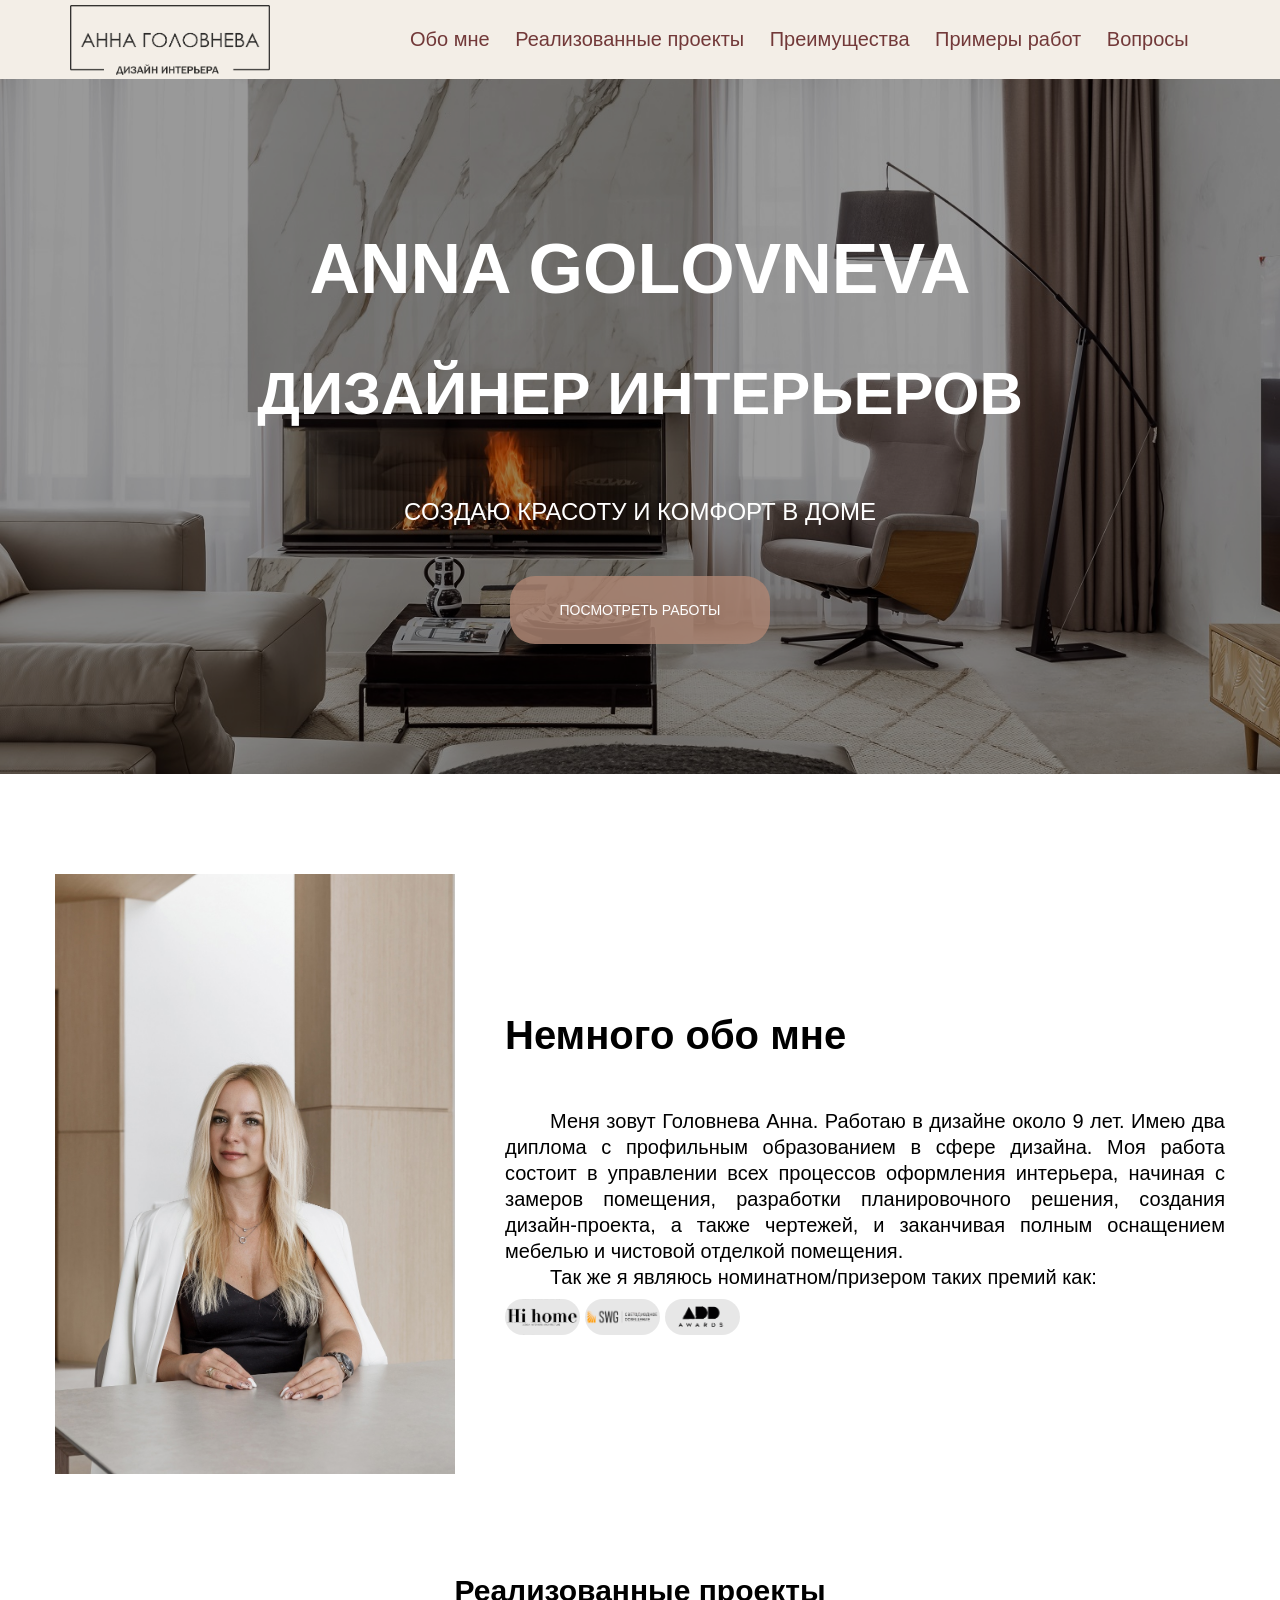
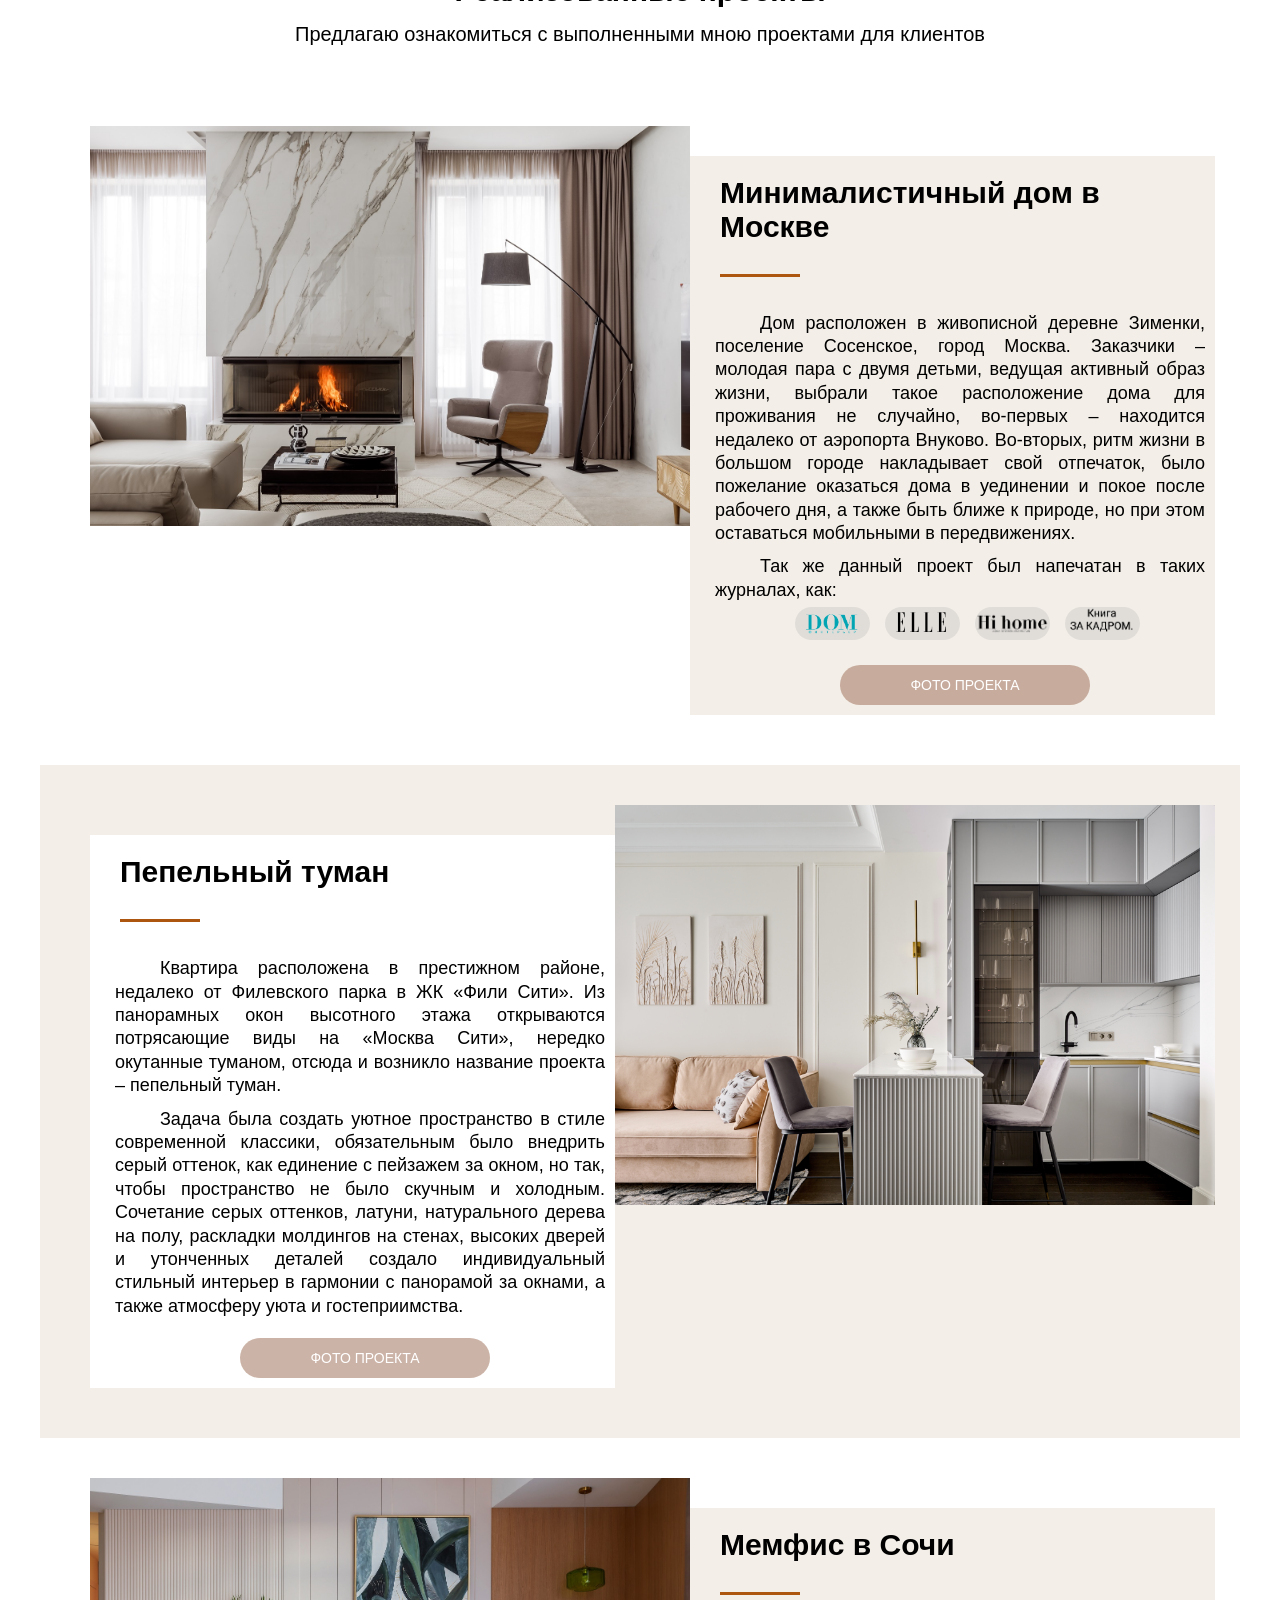
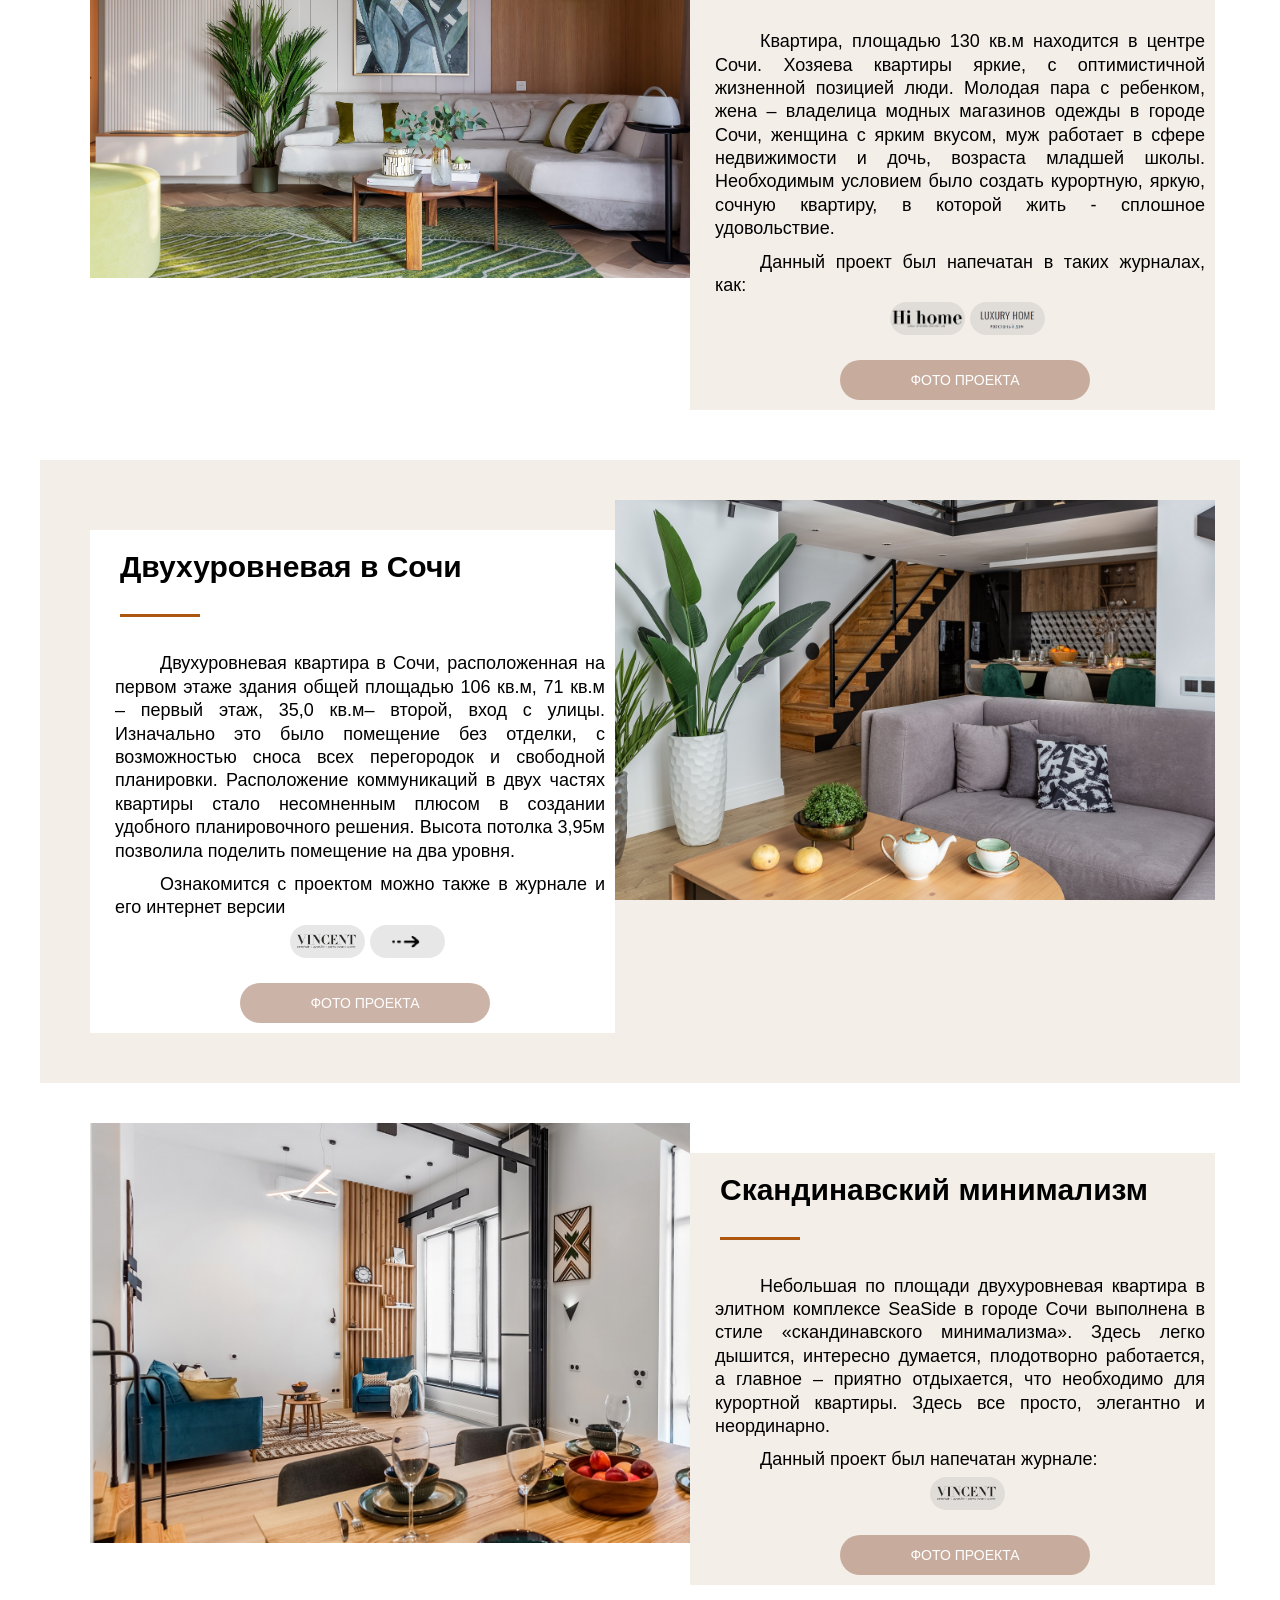
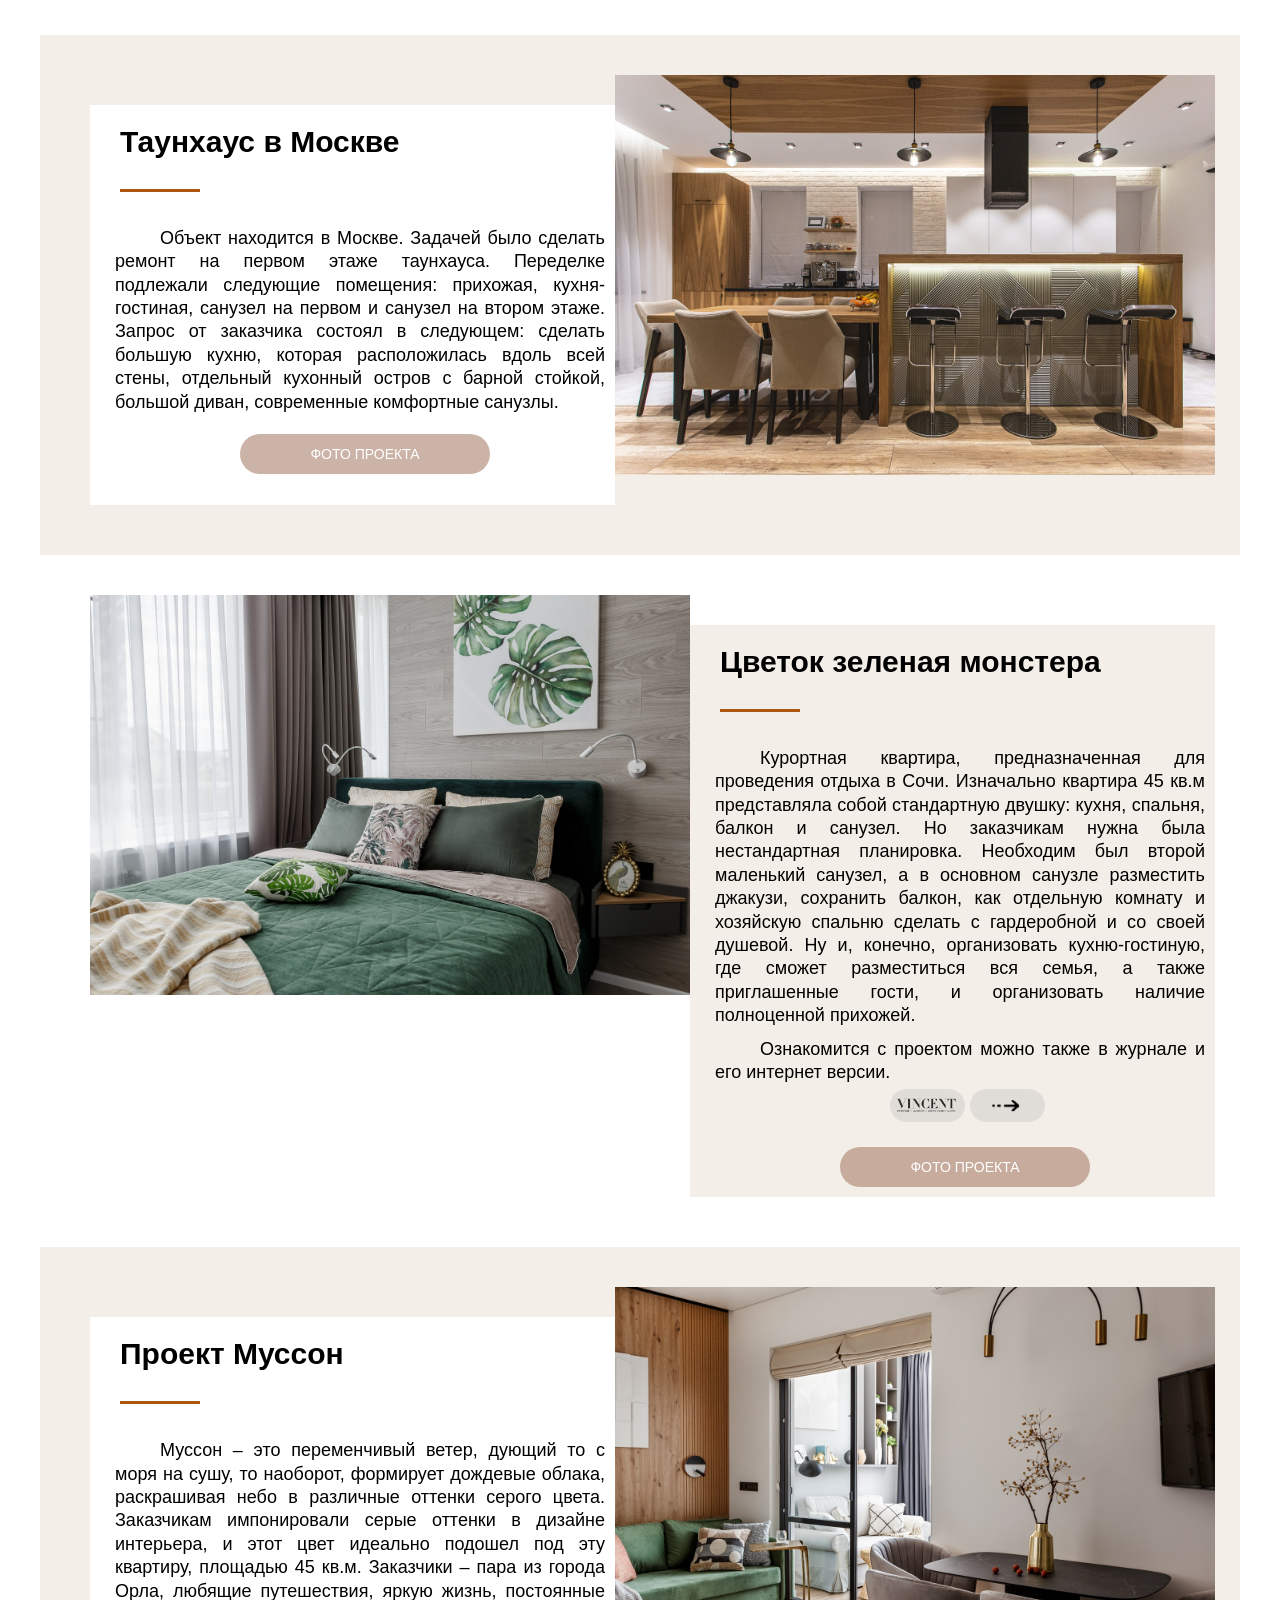
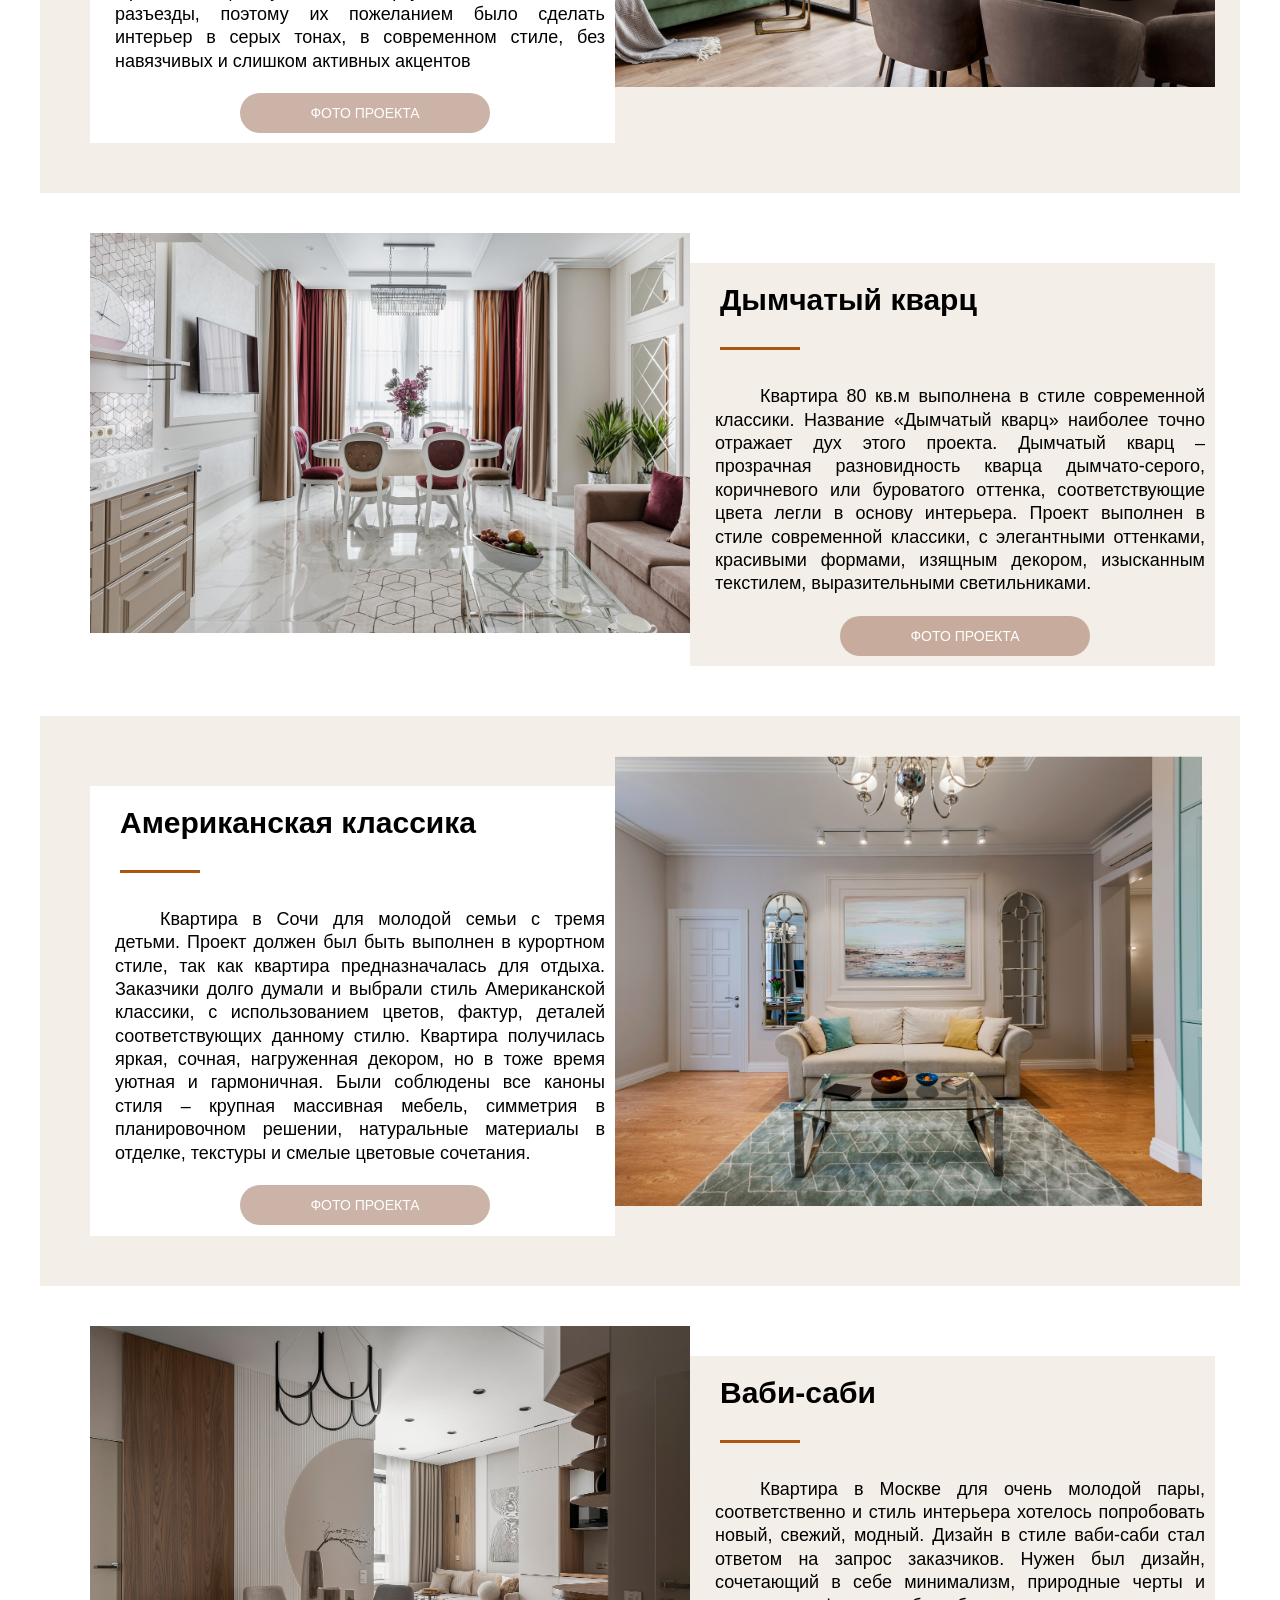
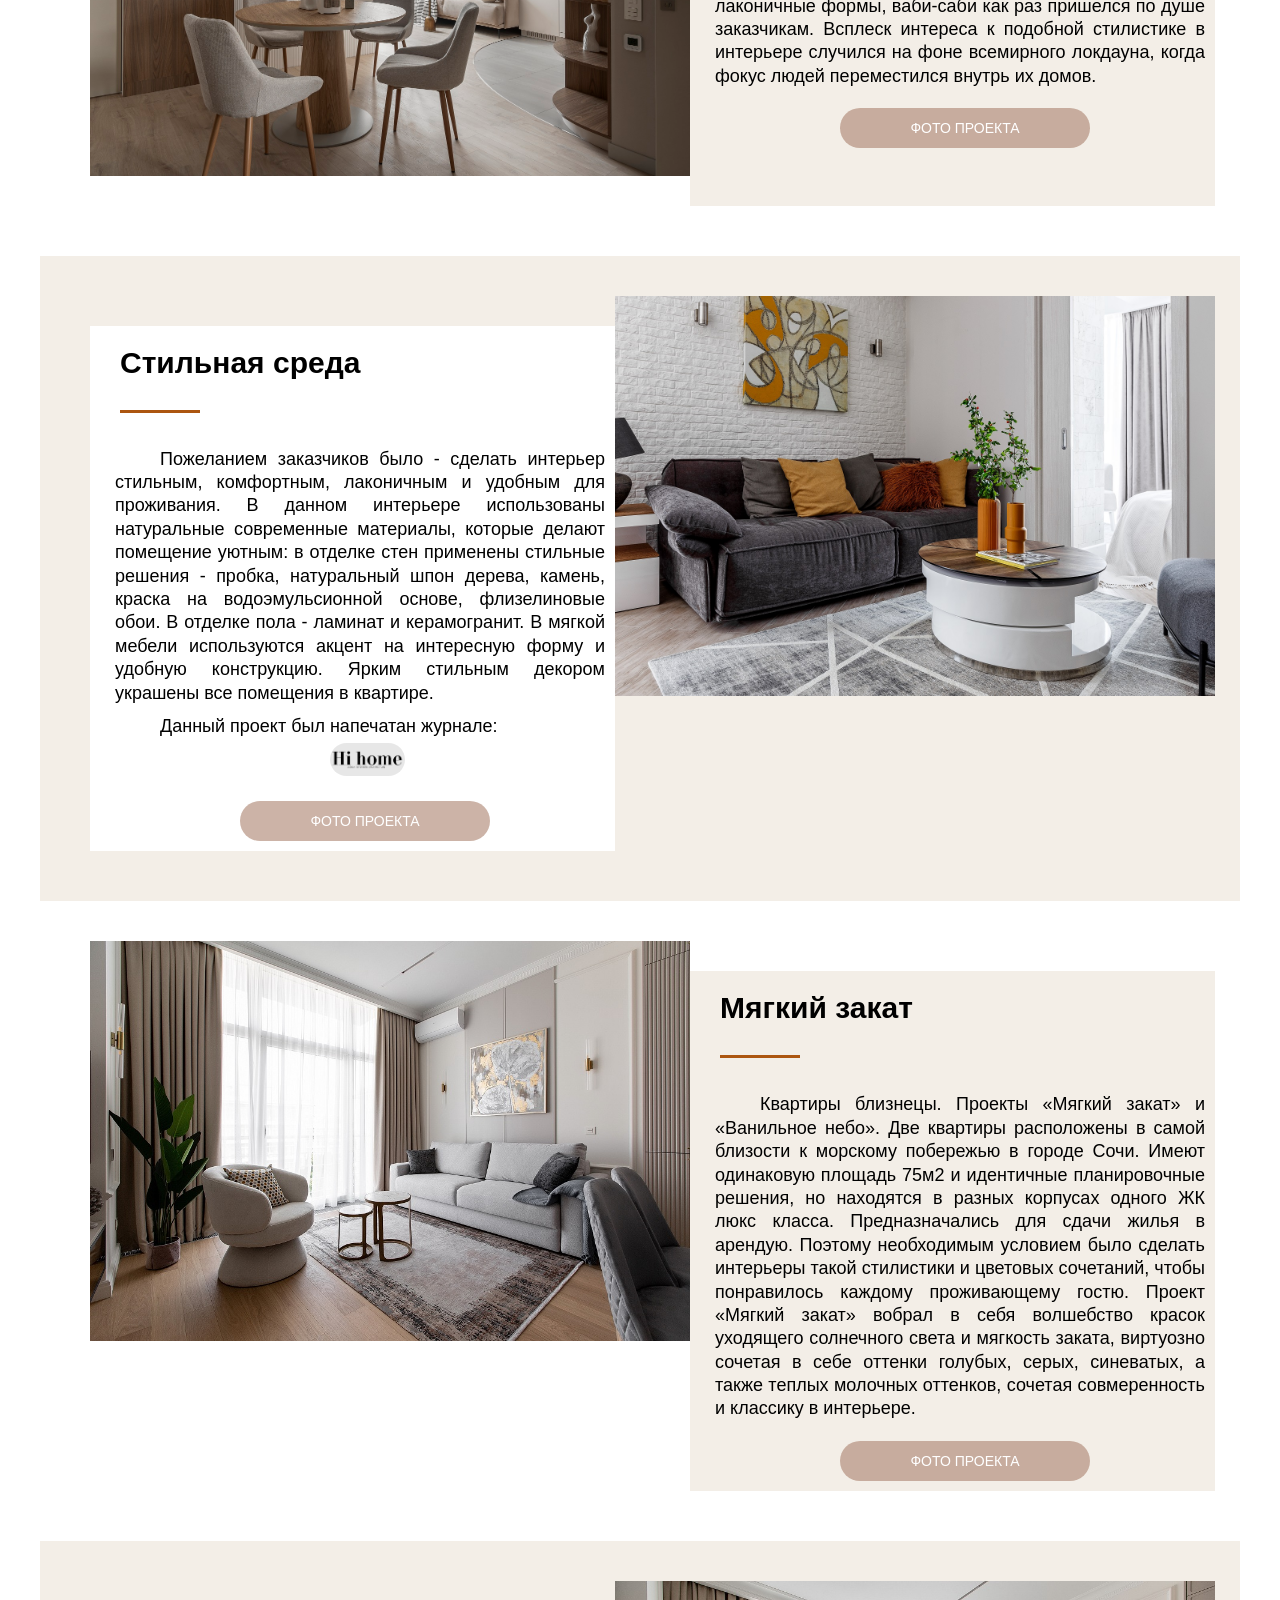
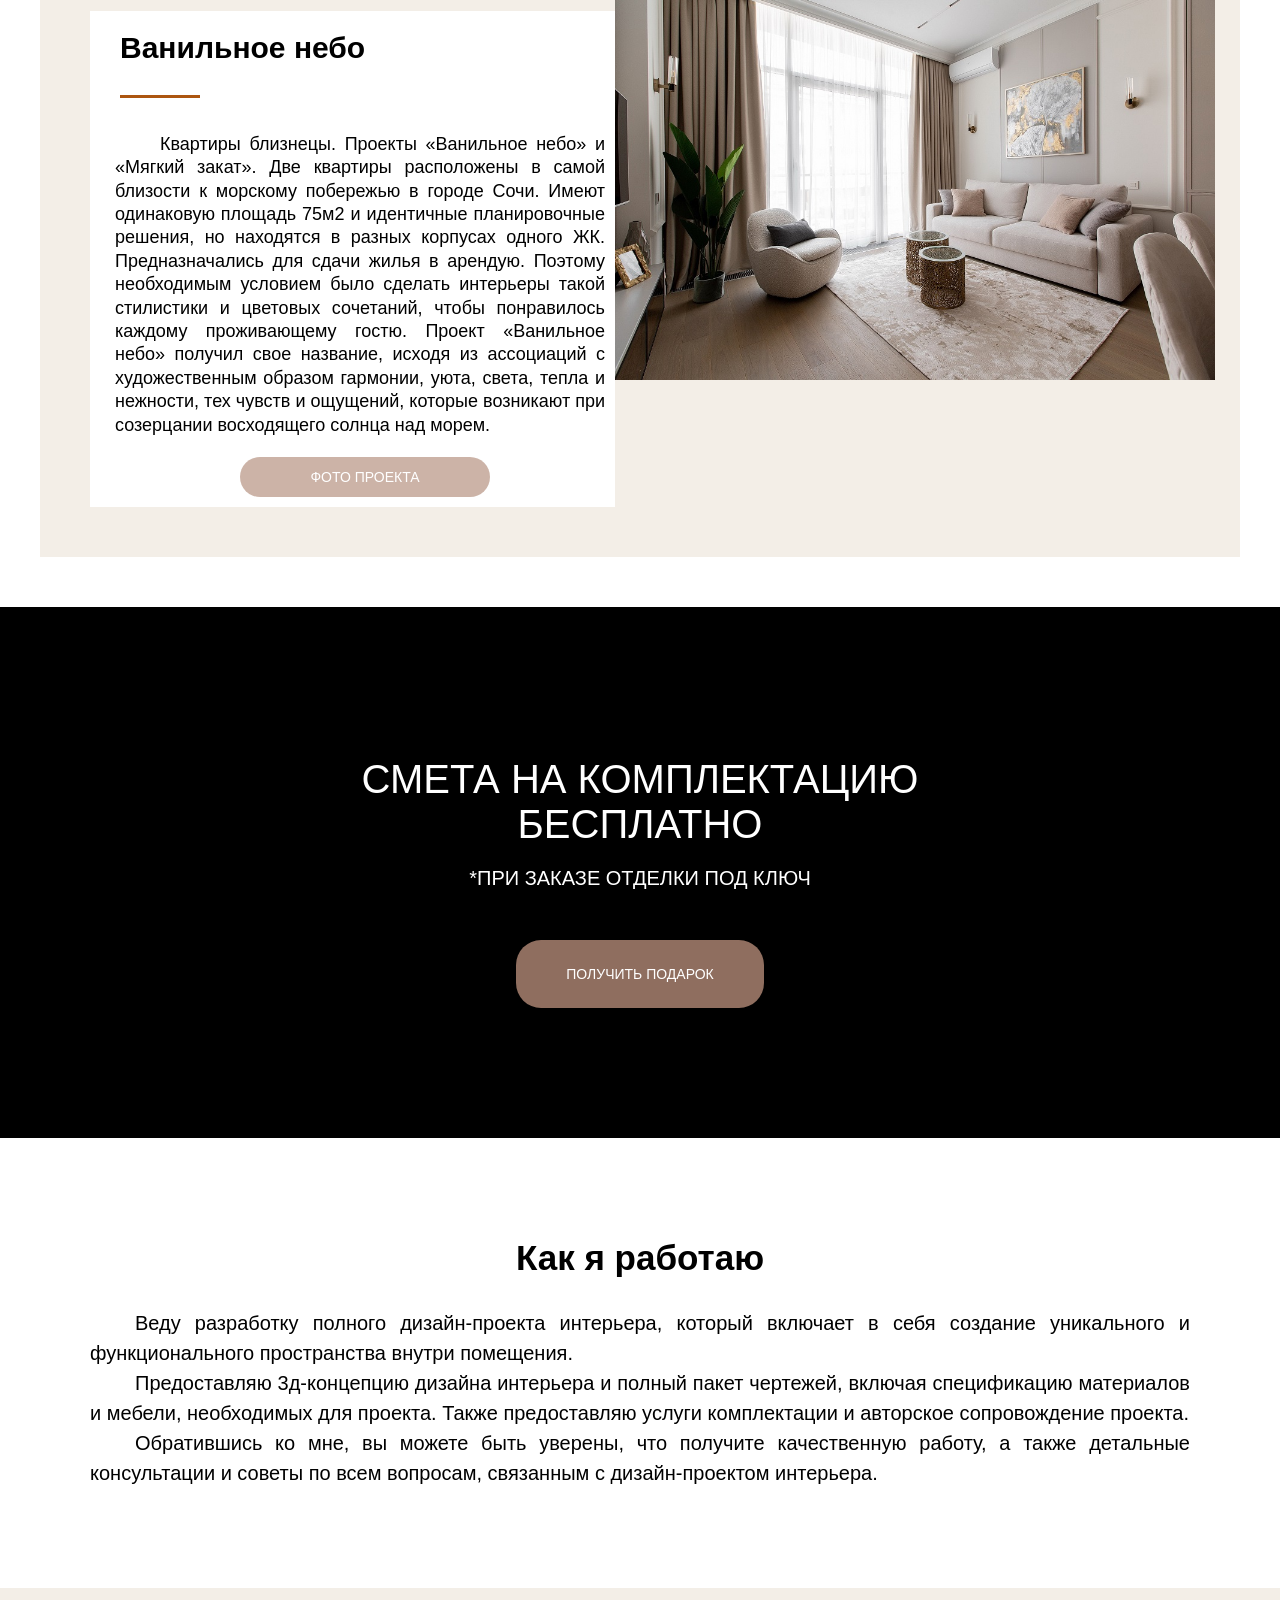
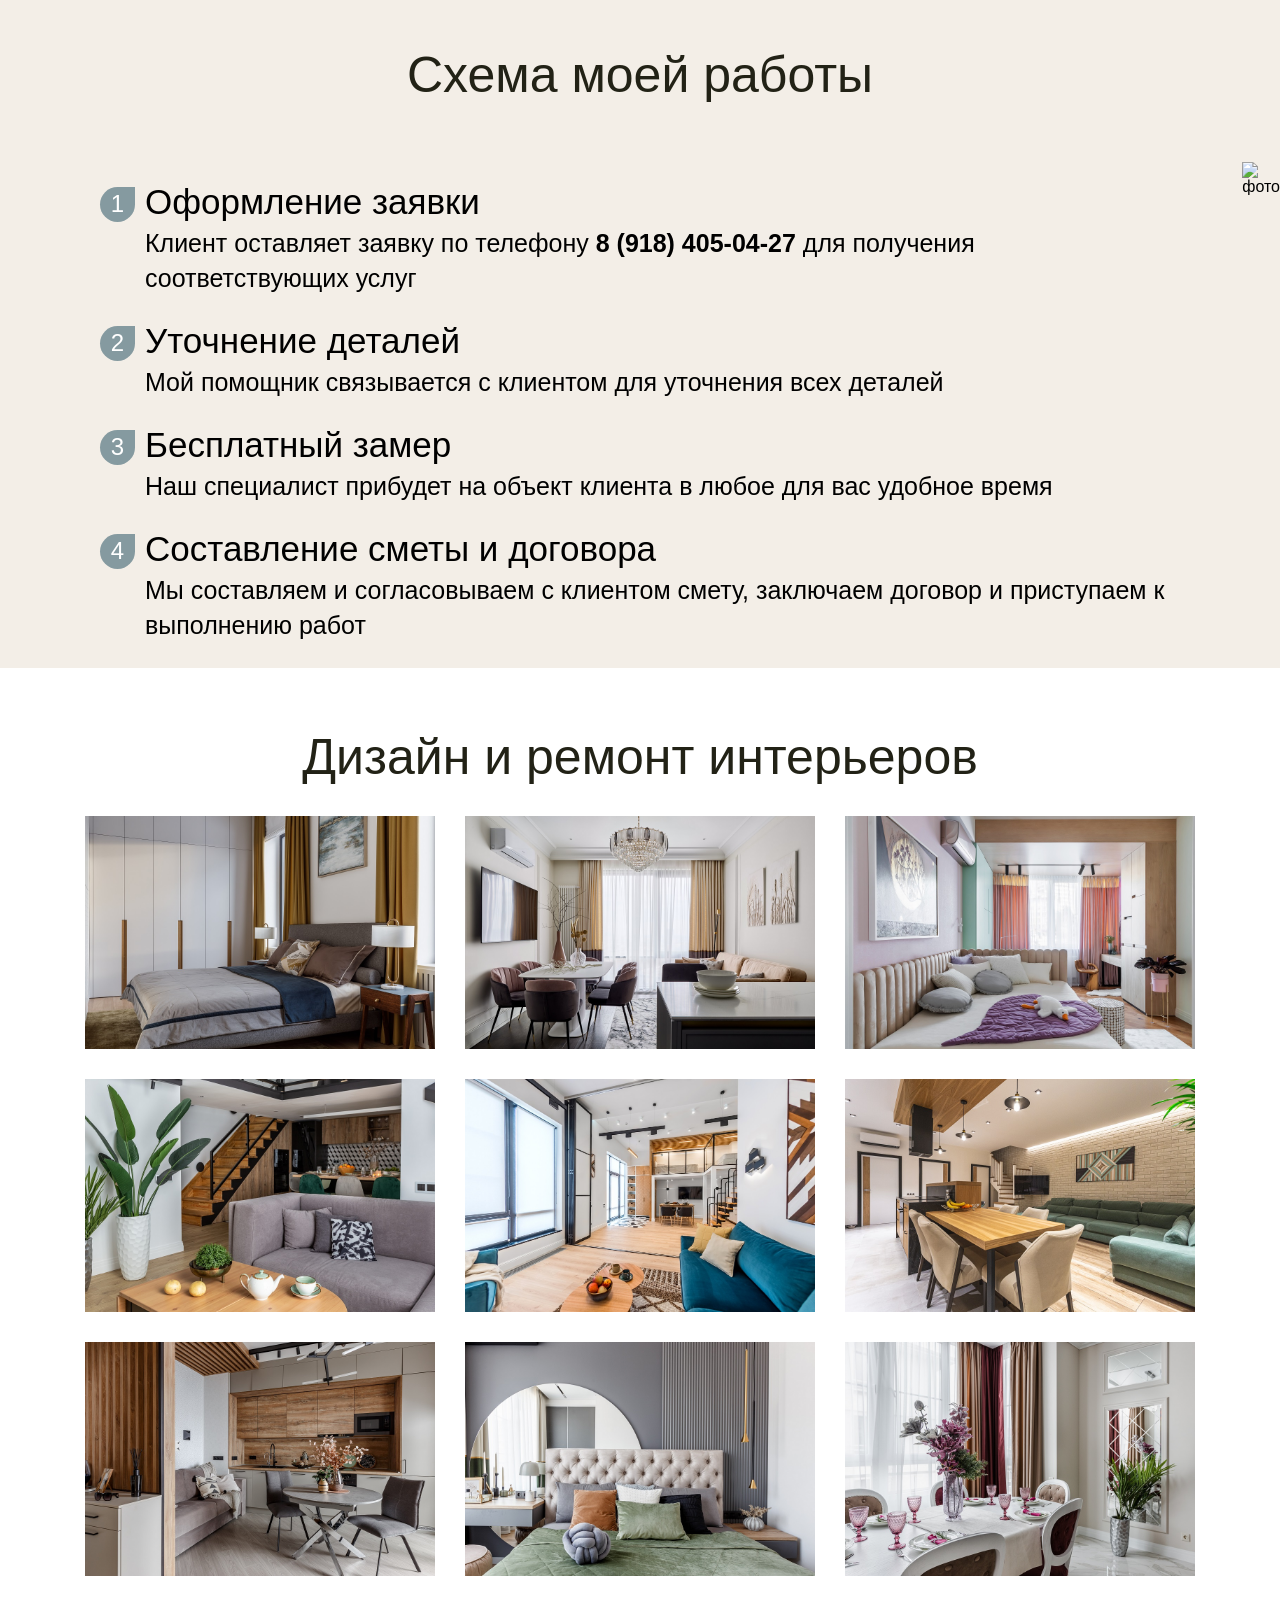
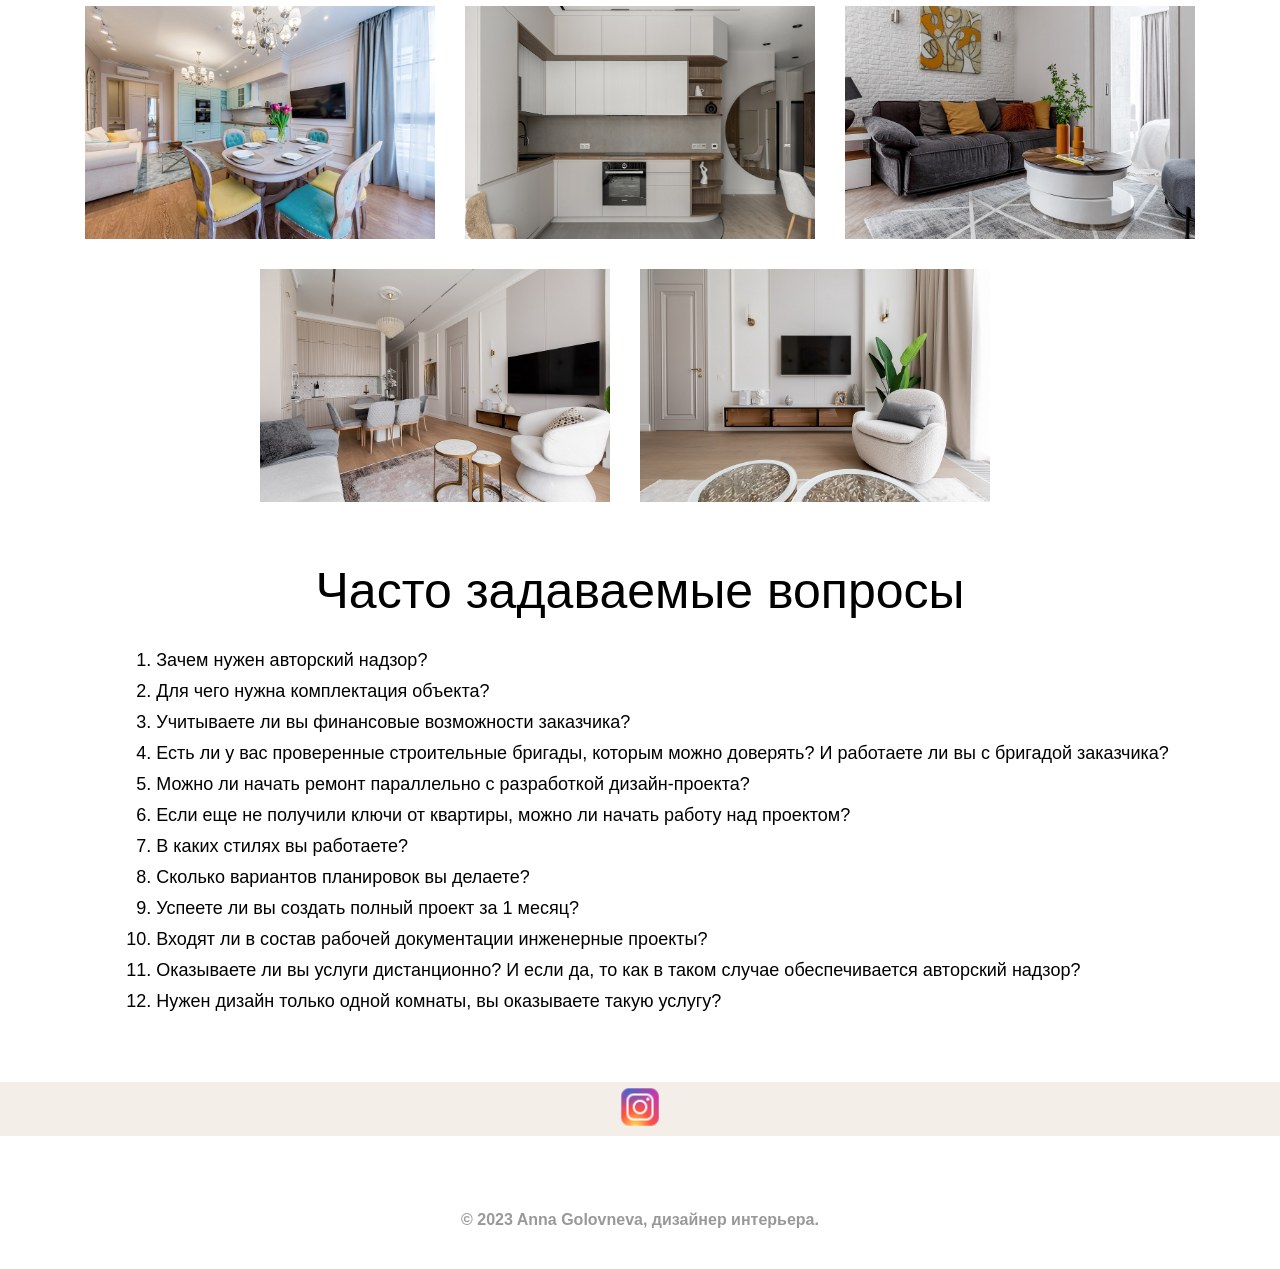
==== commit 8678562a: "Update index.html" ====
--- a/index.html
+++ b/index.html
@@ -612,7 +612,7 @@
           <ol class="block">
             <li class="list-layout">
               <p class="head-list">Оформление заявки</p>
-              <p class="text-list">Клиент оставляет заявку на сайте или
+              <p class="text-list">Клиент оставляет заявку
                 по телефону <a href="tel:+79184050427">8 (918) 405-04-27</a> для получения соответствующих услуг</p>
             </li>
             <li class="list-layout">
@@ -822,4 +822,4 @@
   <script src="js/lightbox-plus-jquery.min.js"></script>
 
 
-</body>+</body>
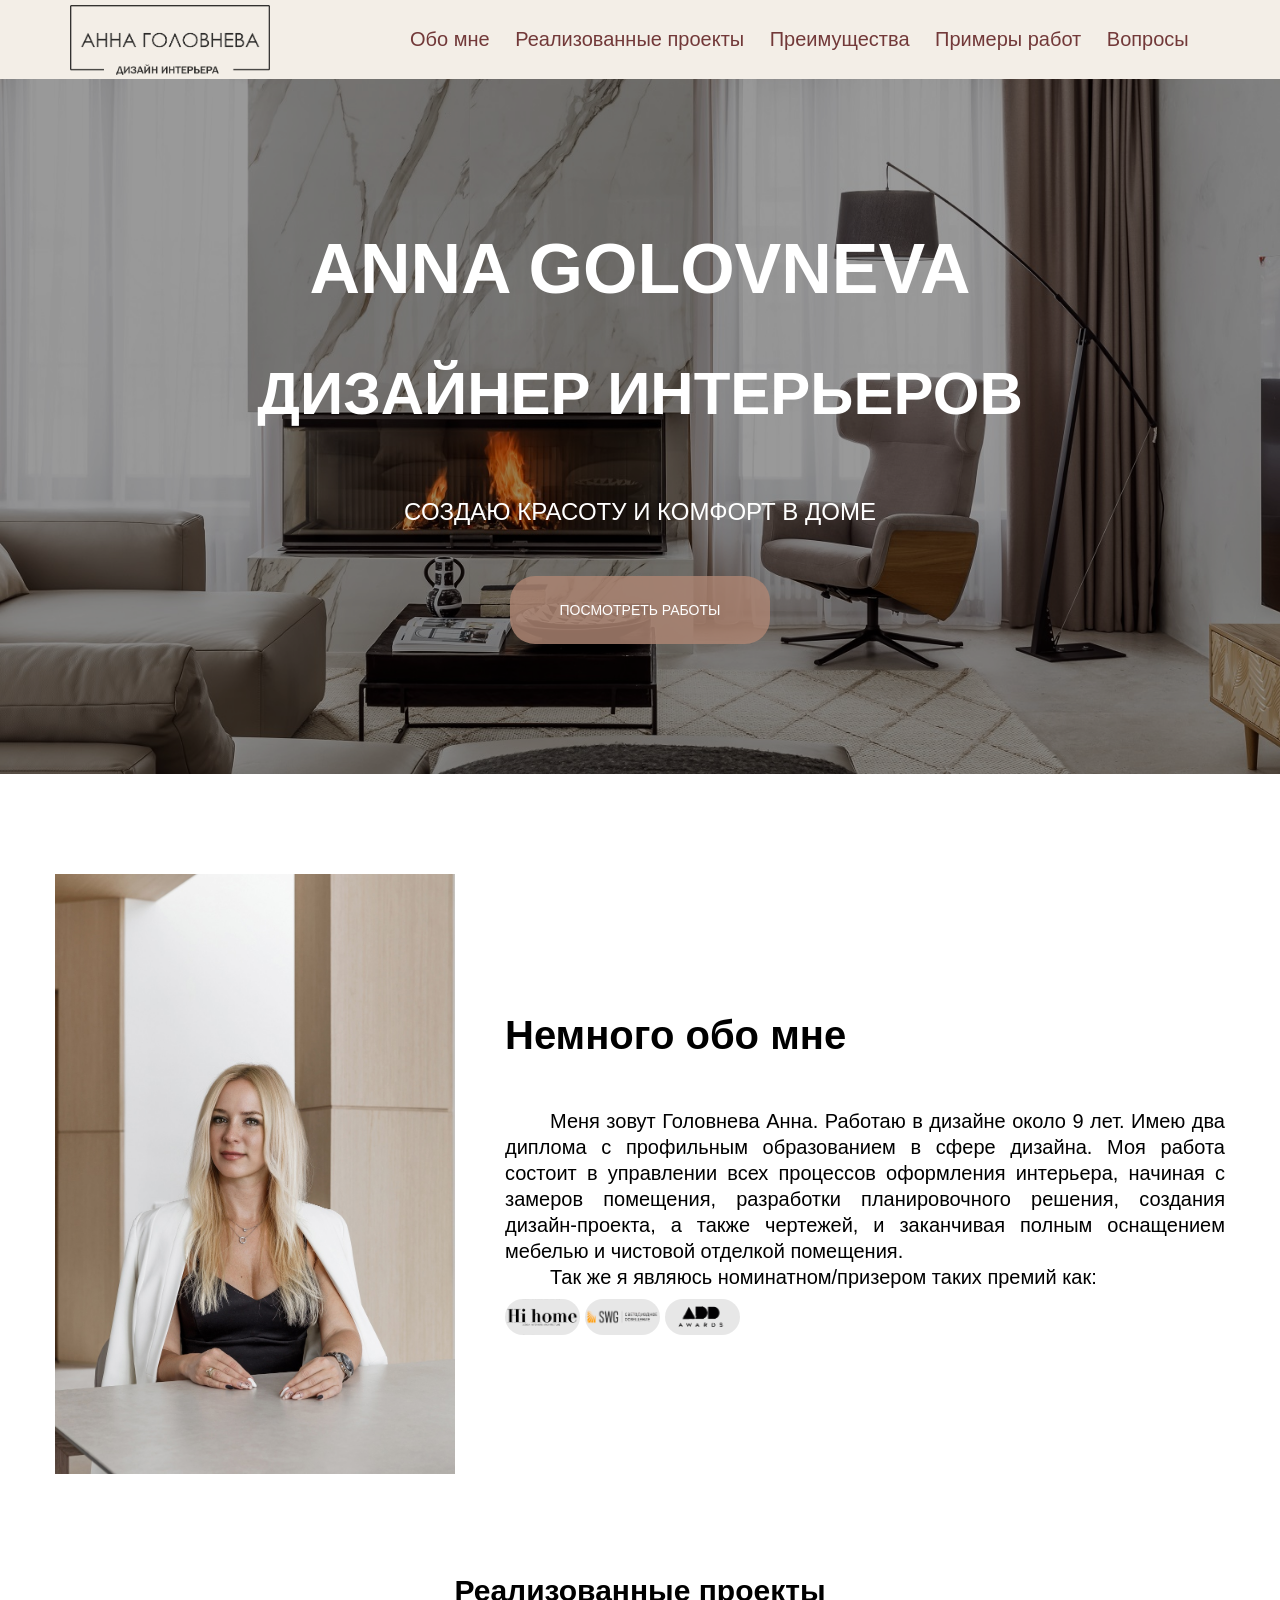
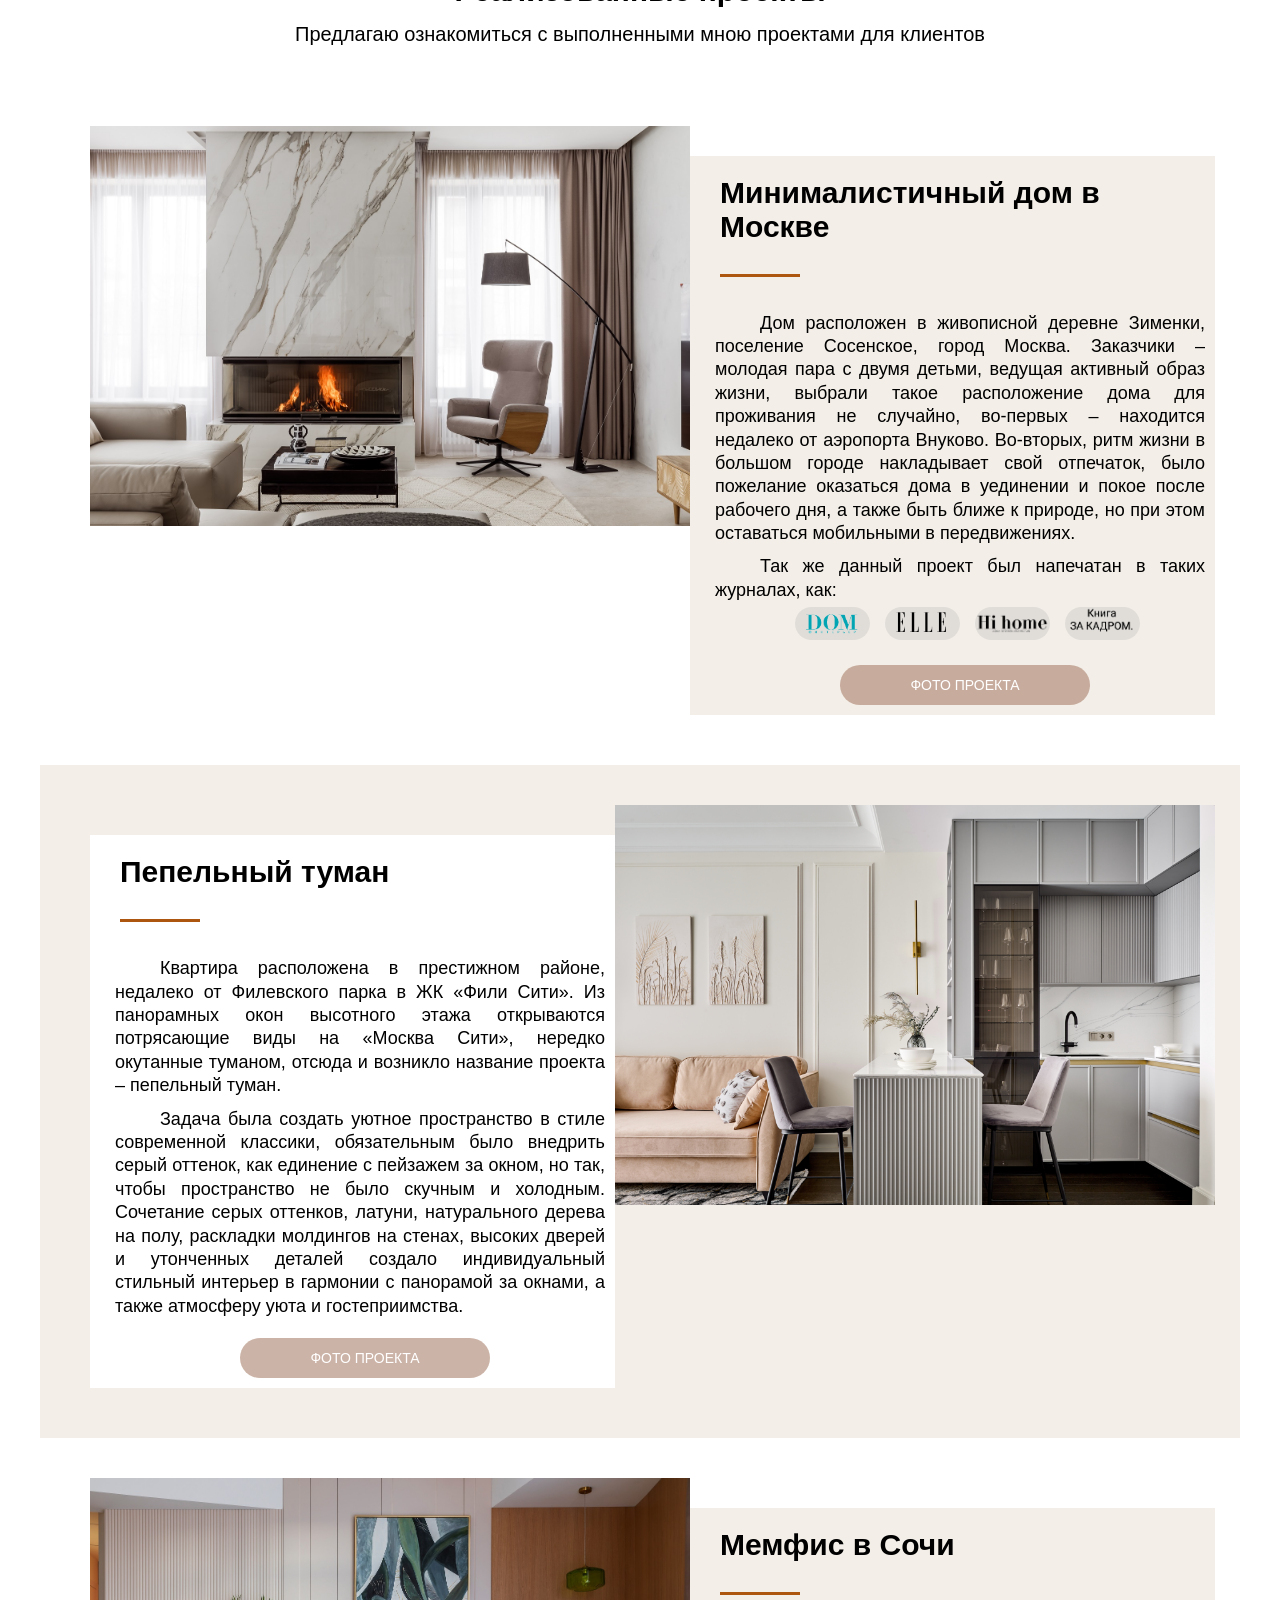
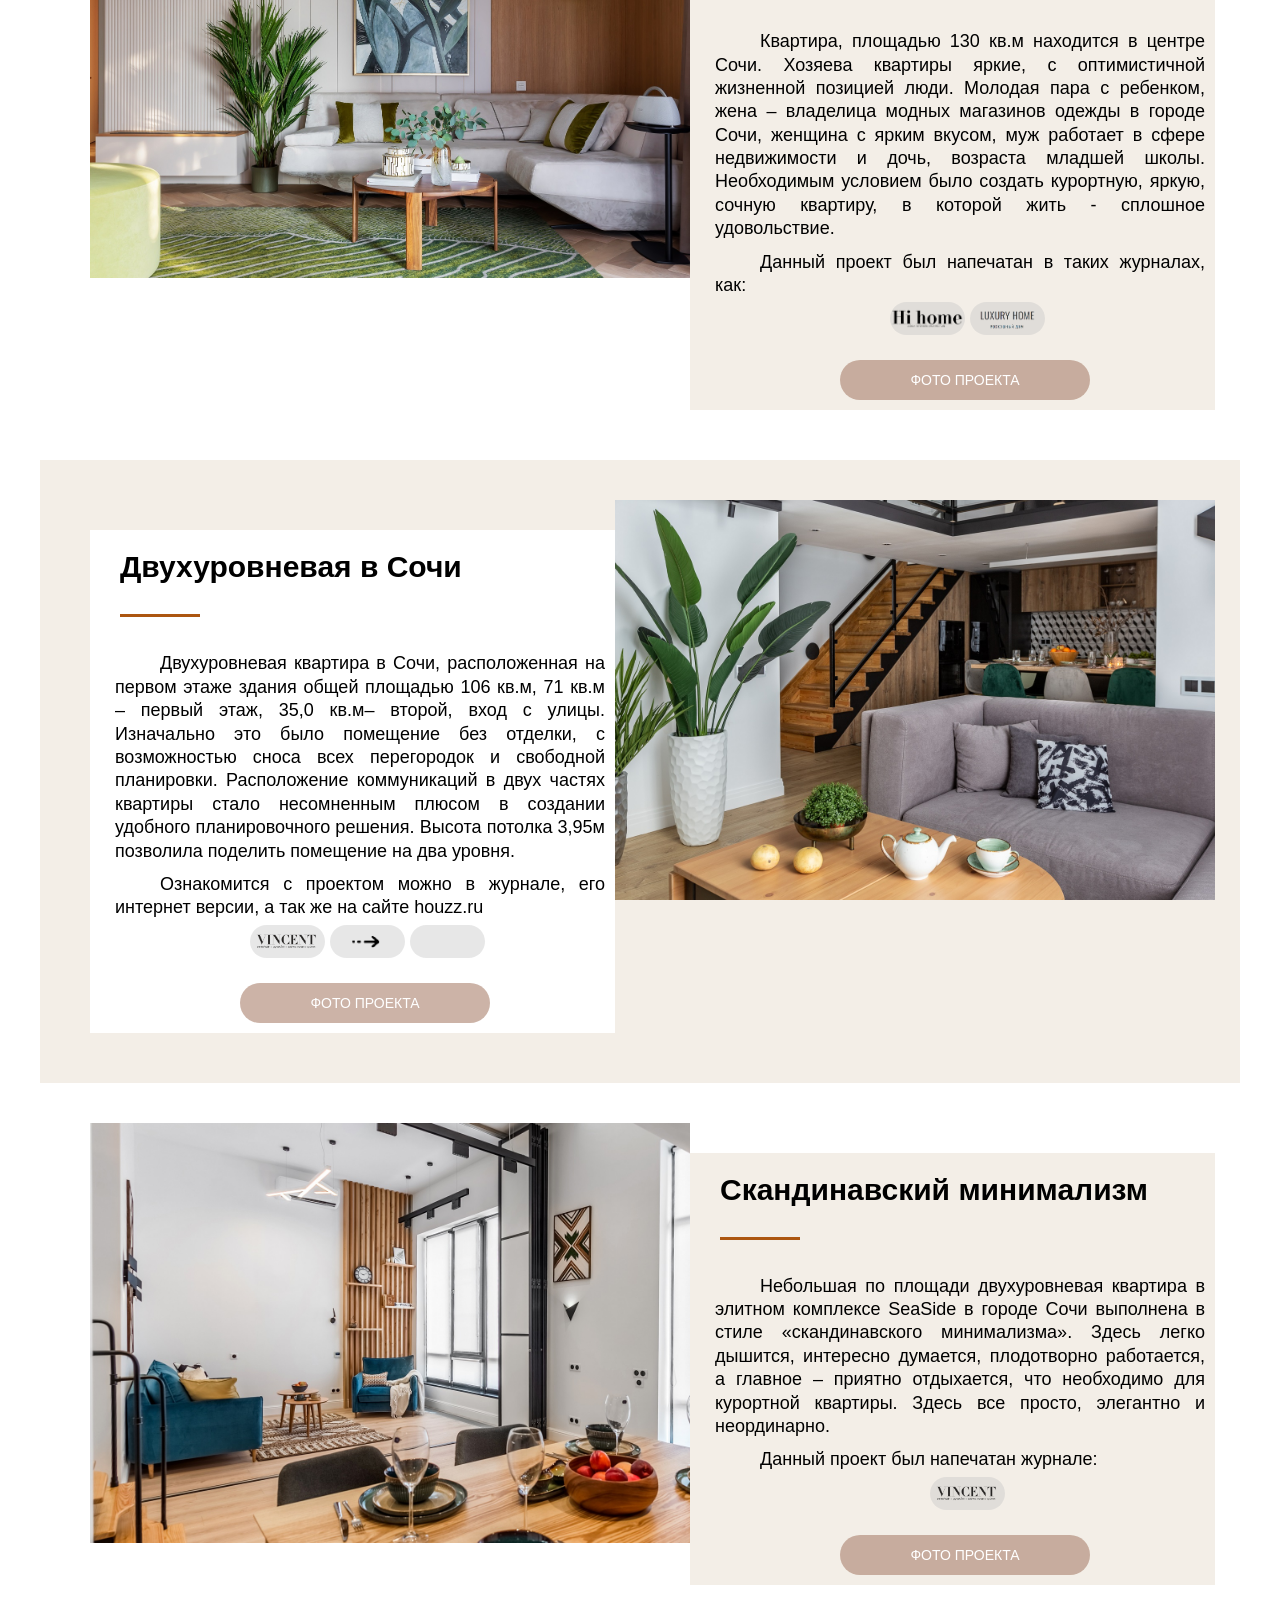
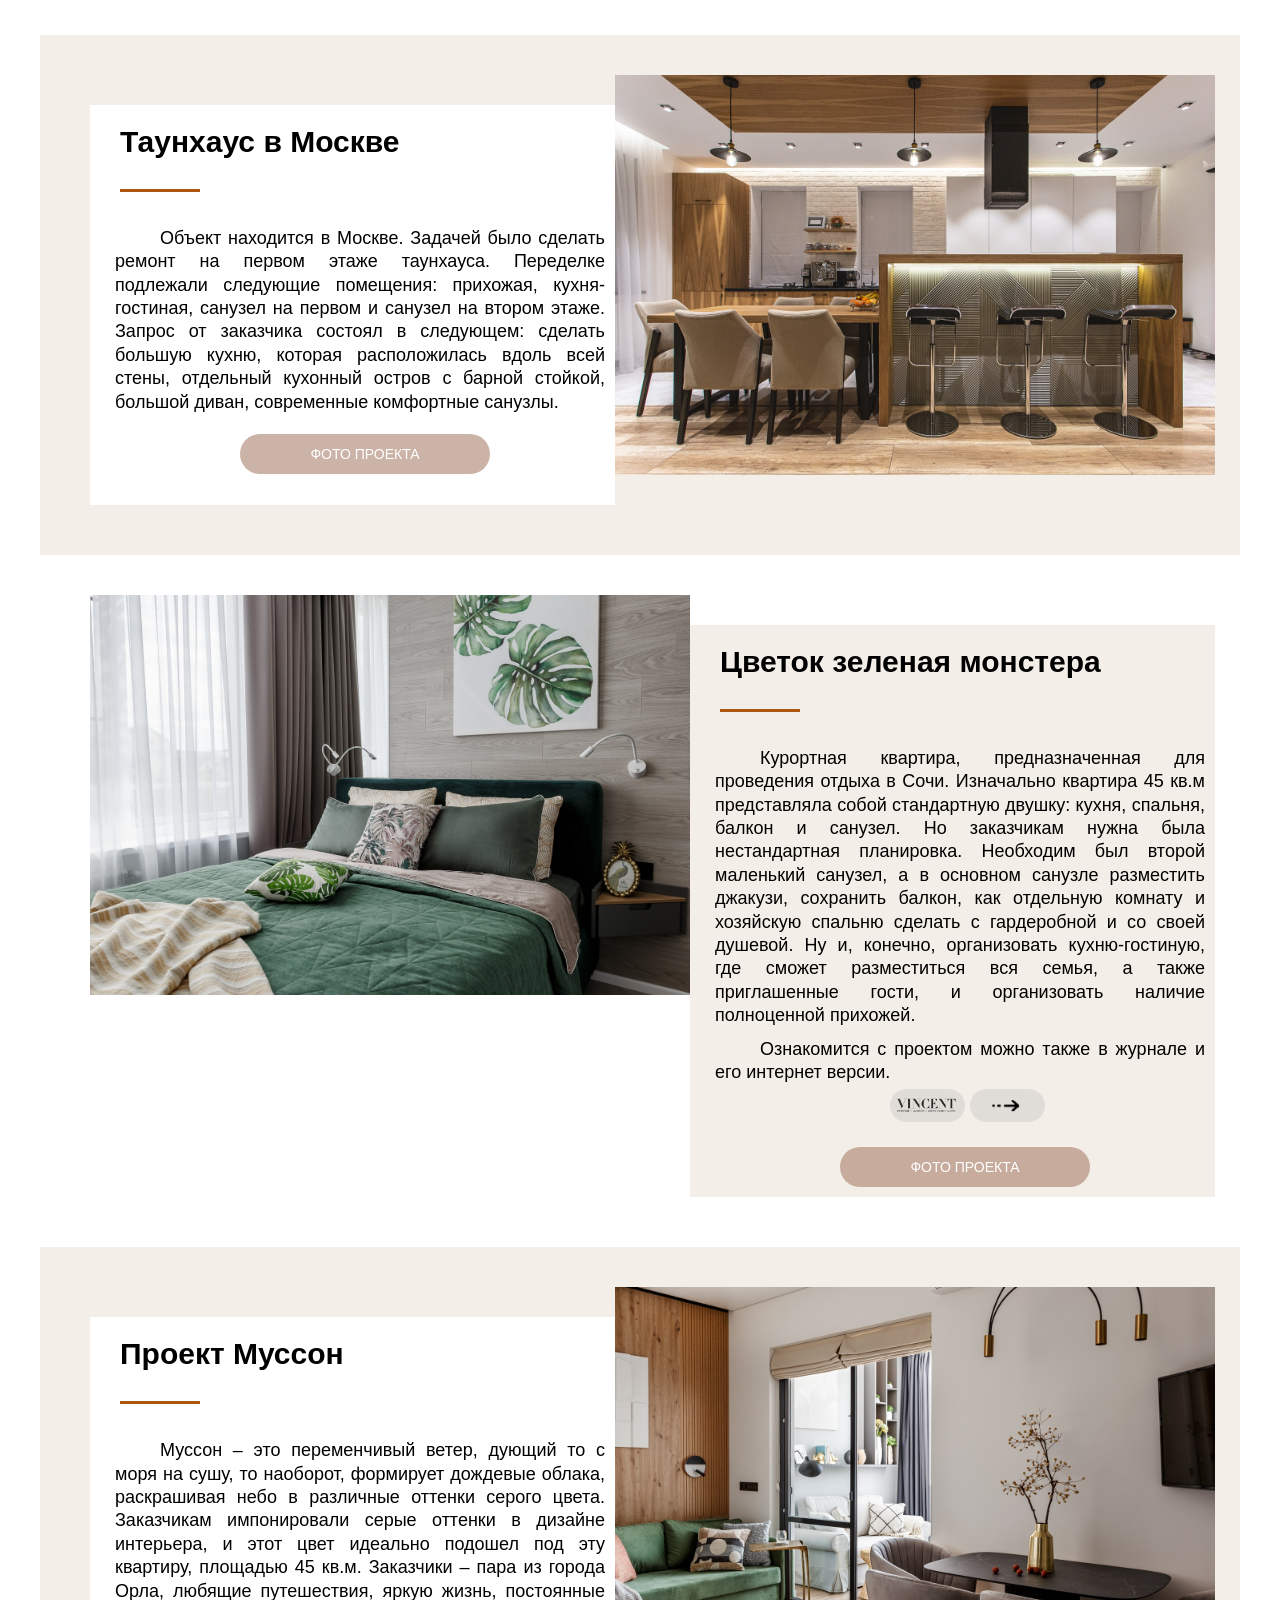
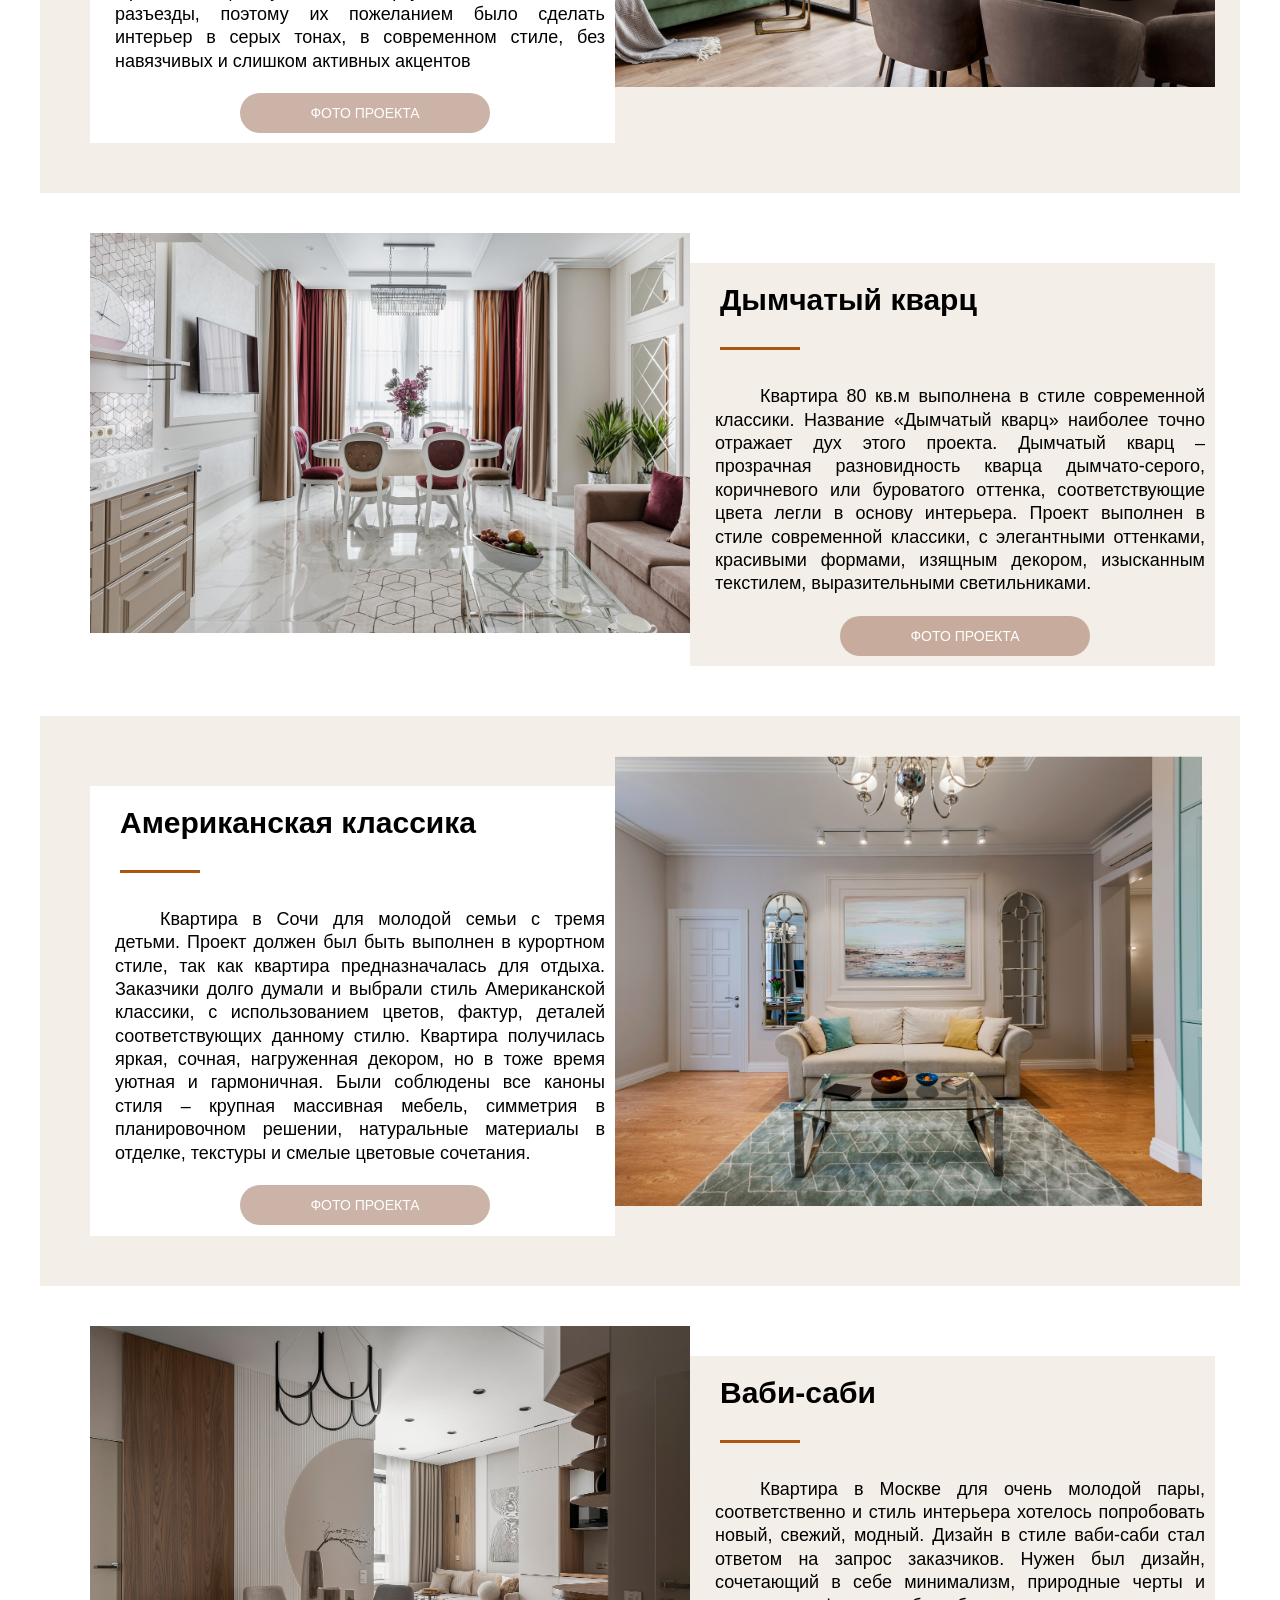
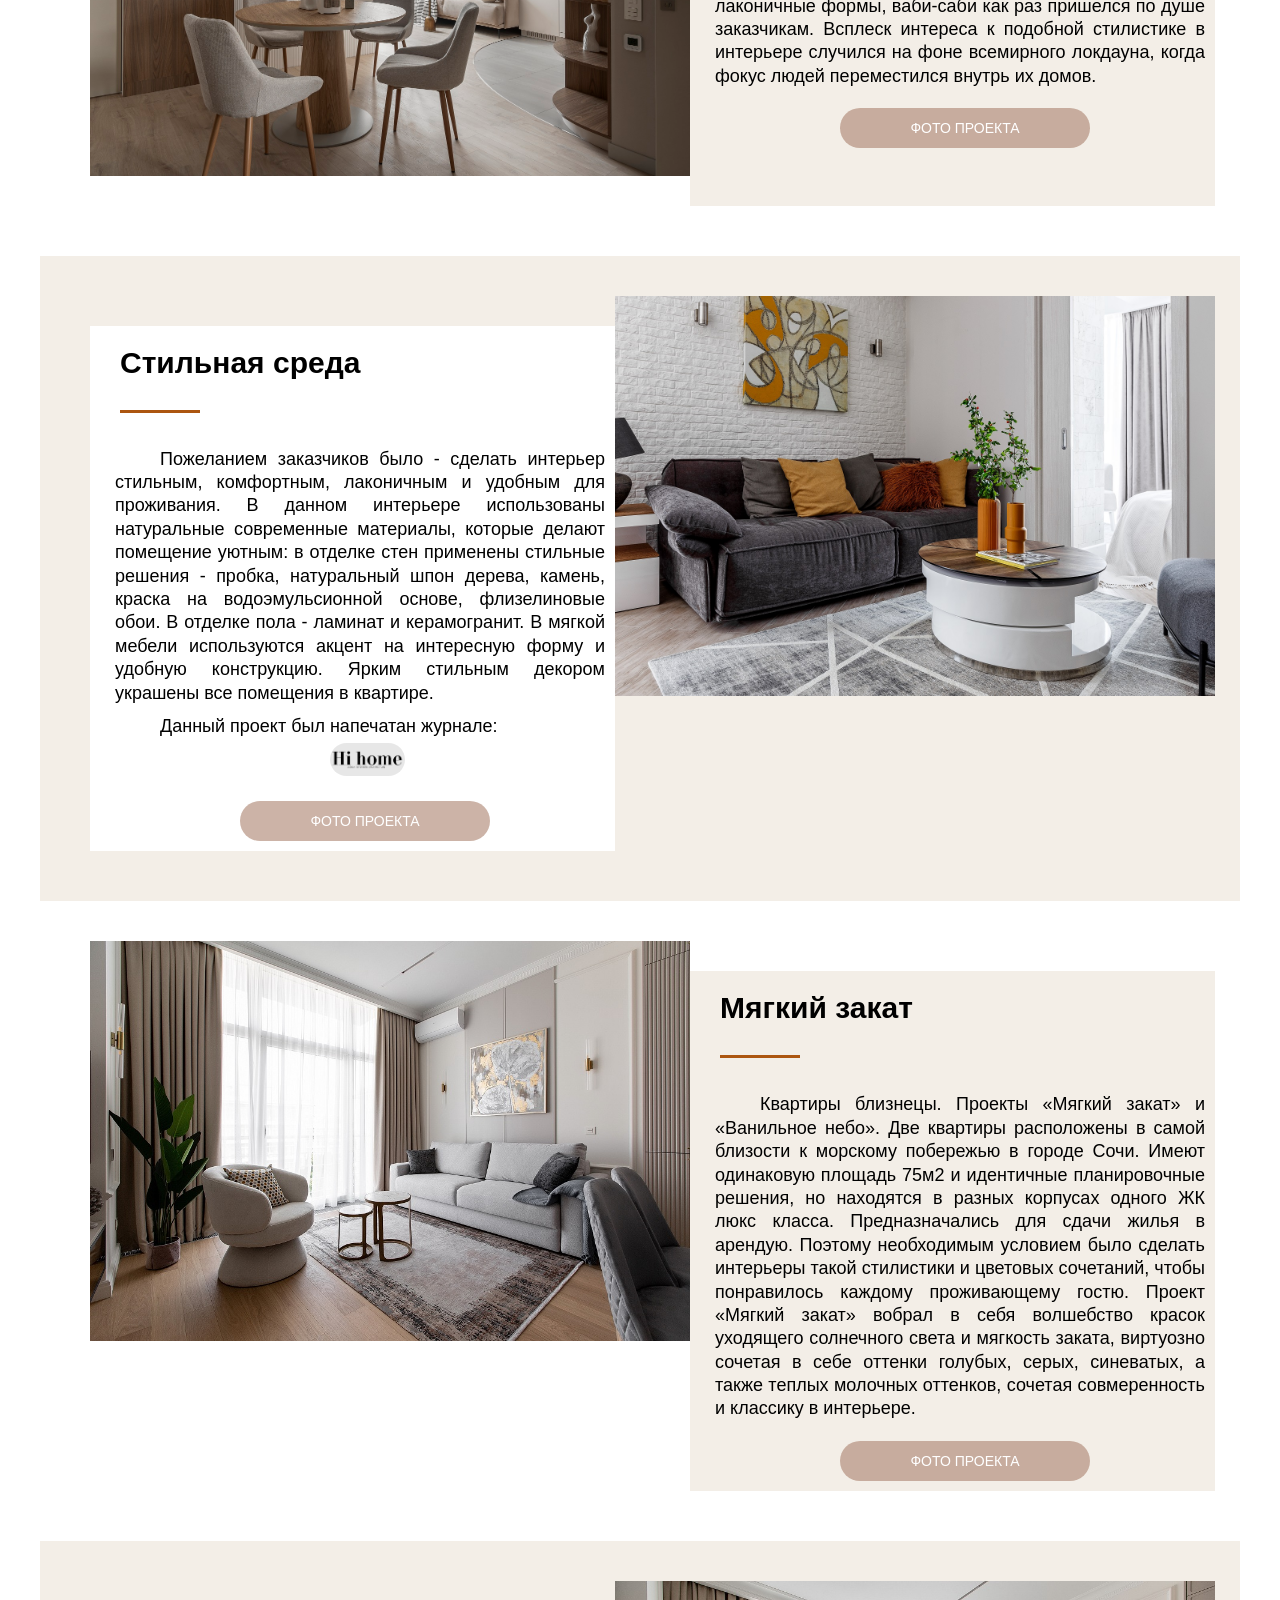
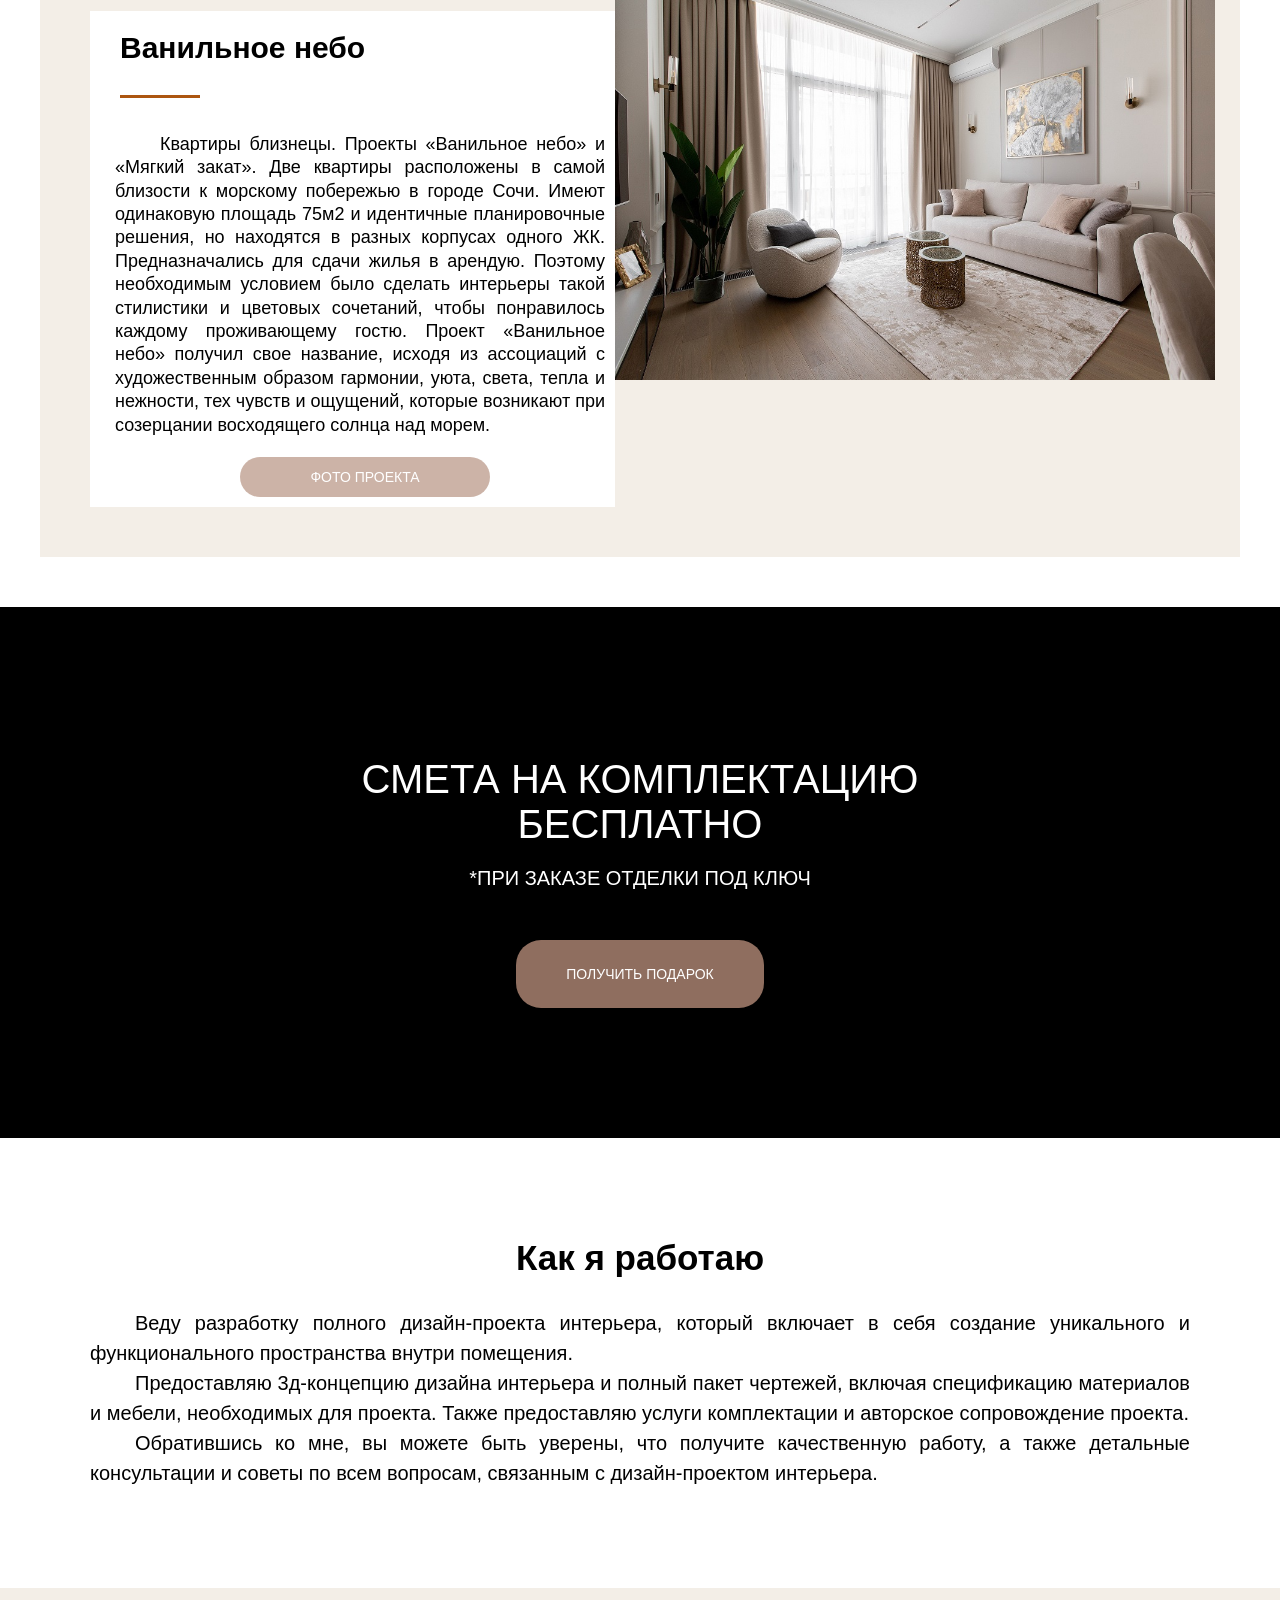
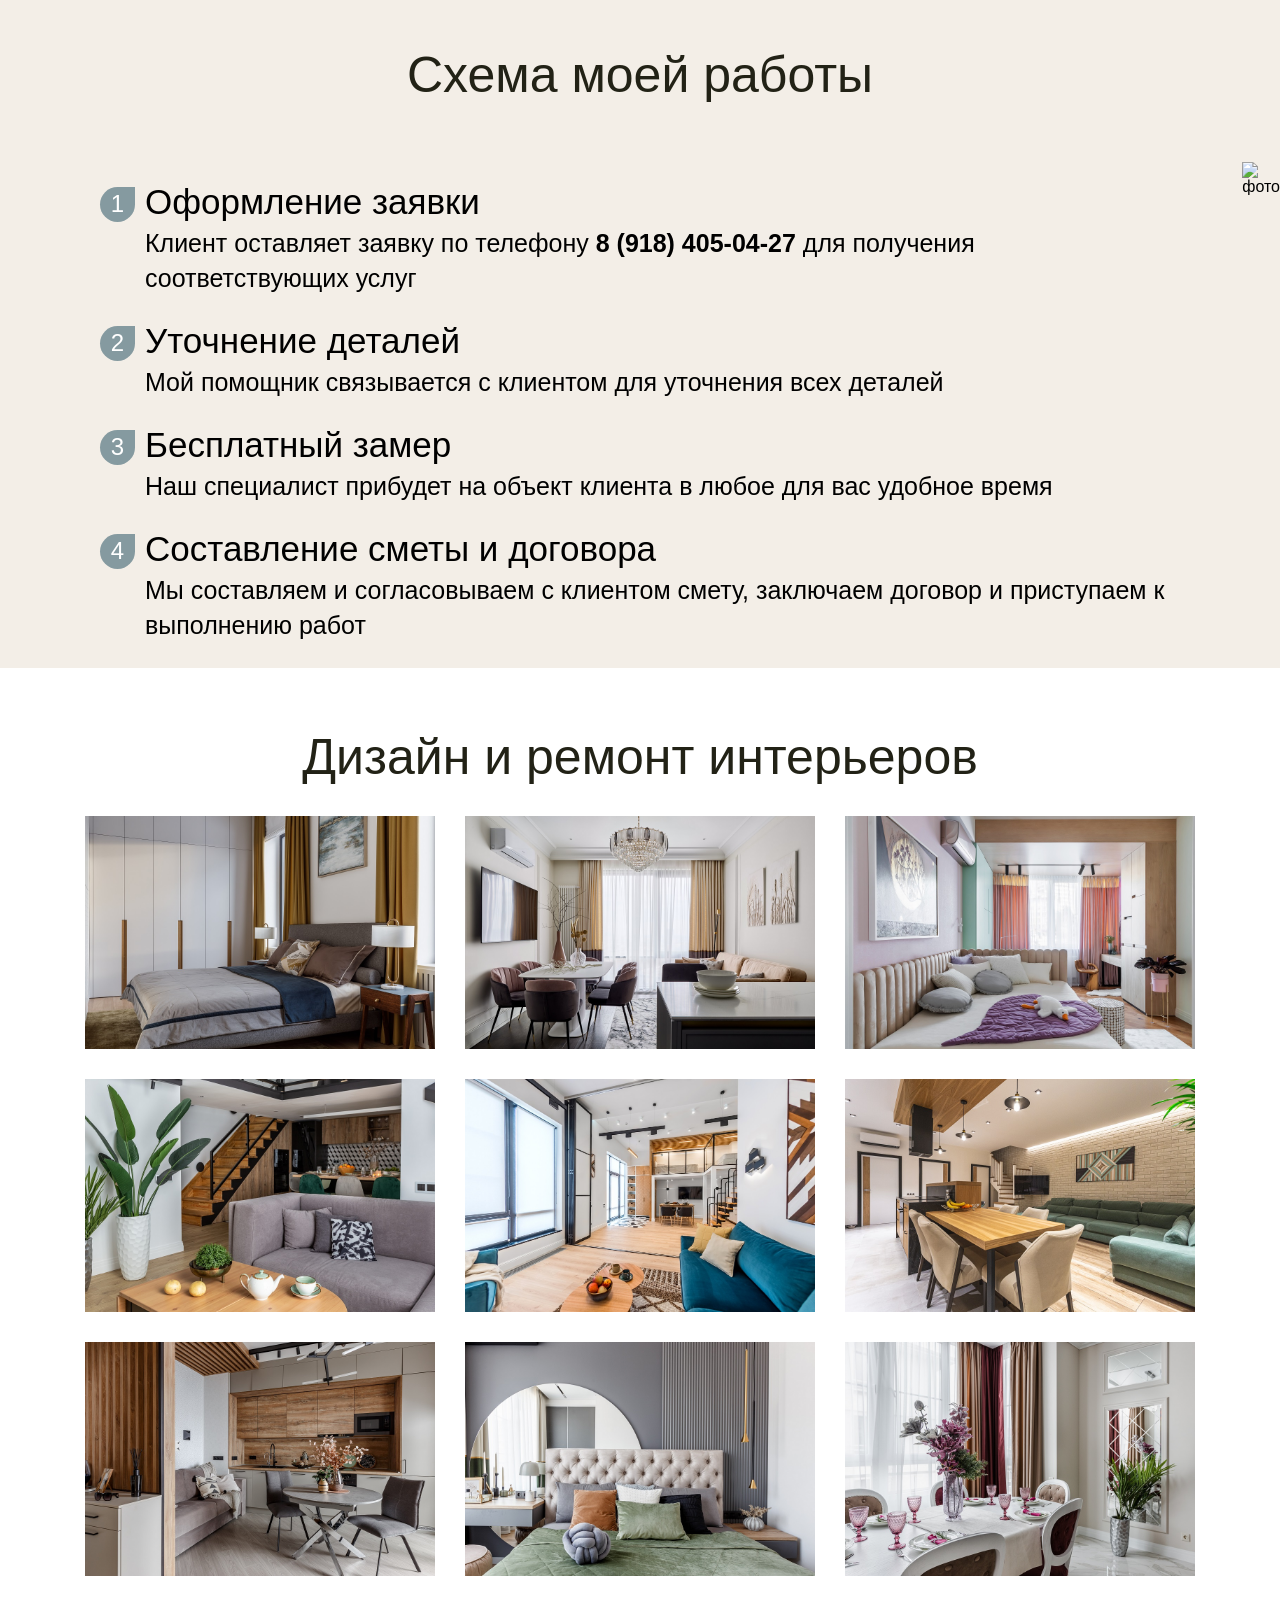
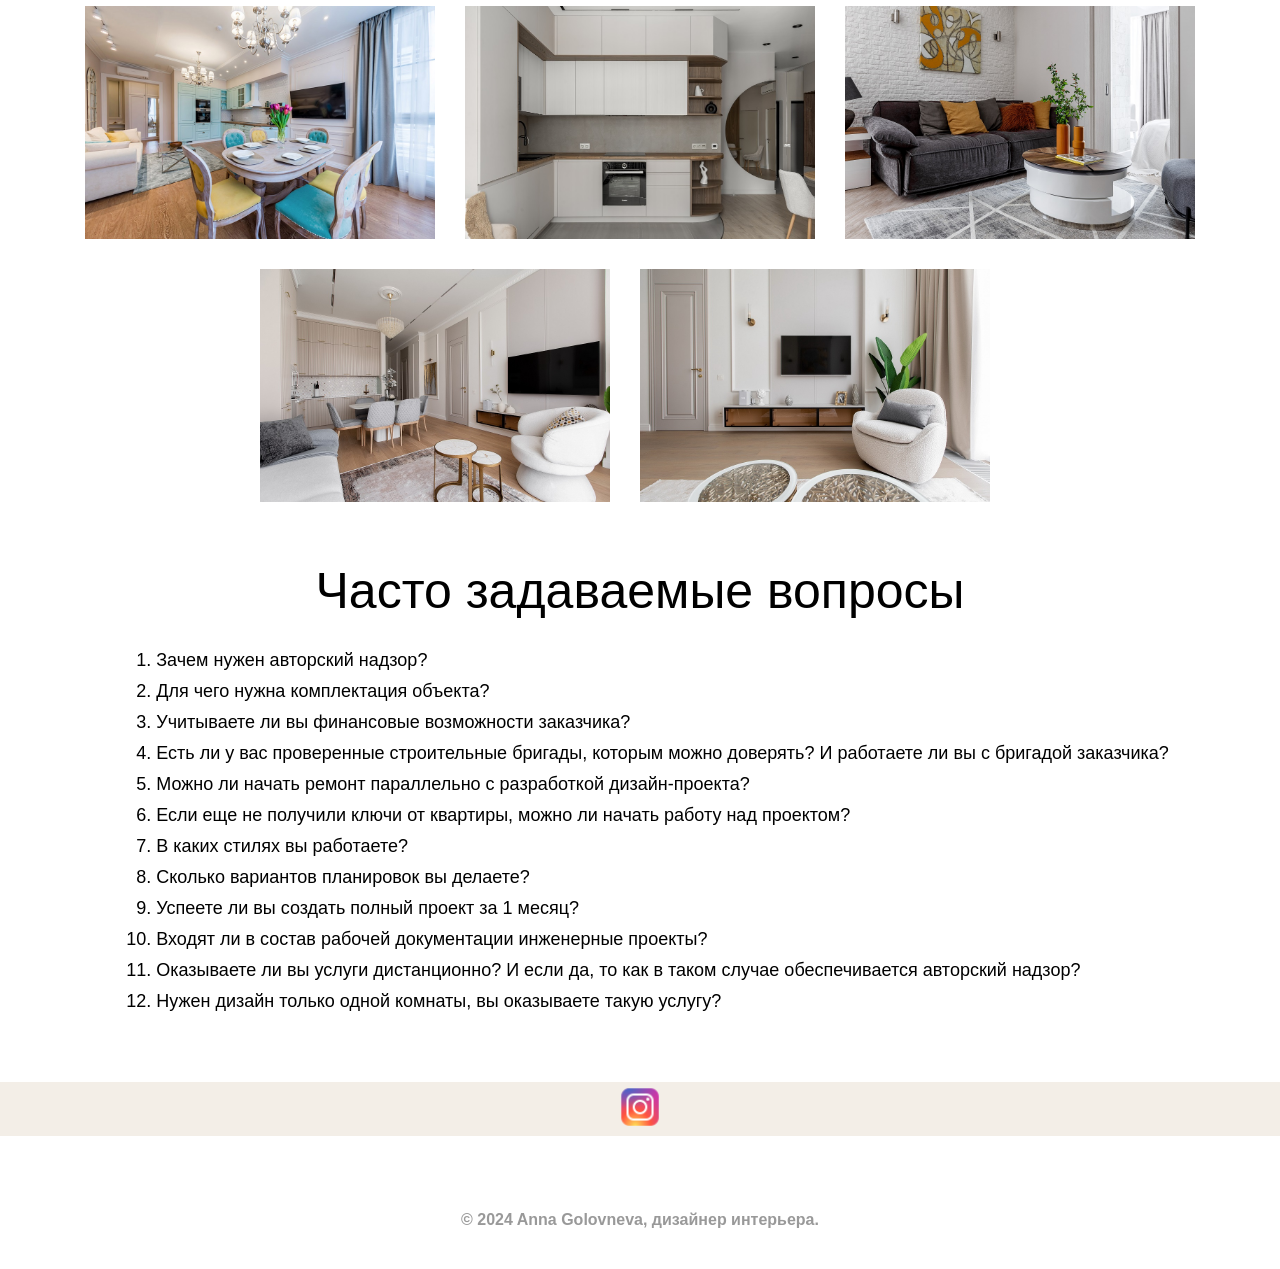
==== commit c3c5ddc1: "Add files via upload" ====
--- a/index.html
+++ b/index.html
@@ -283,7 +283,7 @@
               Расположение коммуникаций в двух частях квартиры стало несомненным плюсом в создании удобного
               планировочного
               решения. Высота потолка 3,95м позволила поделить помещение на два уровня.</p>
-            <p class="post-text-paragraph">Ознакомится с проектом можно также в журнале и его интернет версии</p>
+            <p class="post-text-paragraph">Ознакомится с проектом можно в журнале, его интернет версии, а так же на сайте houzz.ru</p>
 
             <div class="magazin">
               <div class="magazin_foto">
@@ -316,6 +316,11 @@
               <div class="internetMagaz">
                 <a class="example-image-link" href="https://vincent-magazine.ru/step-by-step/"><button
                     class="button-magaz button-magaz-internetVincent"></button></a>
+
+              </div>
+              <div class="internetMagaz">
+                <a class="example-image-link" href="https://www.houzz.ru/statyi/poisk-planirovki-dvuhurovnevaya-kvartira-v-sochi-5-planirovok-stsetivw-vs~151044678"><button
+                    class="button-magaz button-magaz-houzz"></button></a>
 
               </div>
             </div>
@@ -809,7 +814,7 @@
       </address>
     </div>
     <a class="copyrights-text" href="#0">
-      <p>© 2023 Anna Golovneva, дизайнер интерьера.
+      <p>© 2024 Anna Golovneva, дизайнер интерьера.
       </p>
     </a>
   </footer>
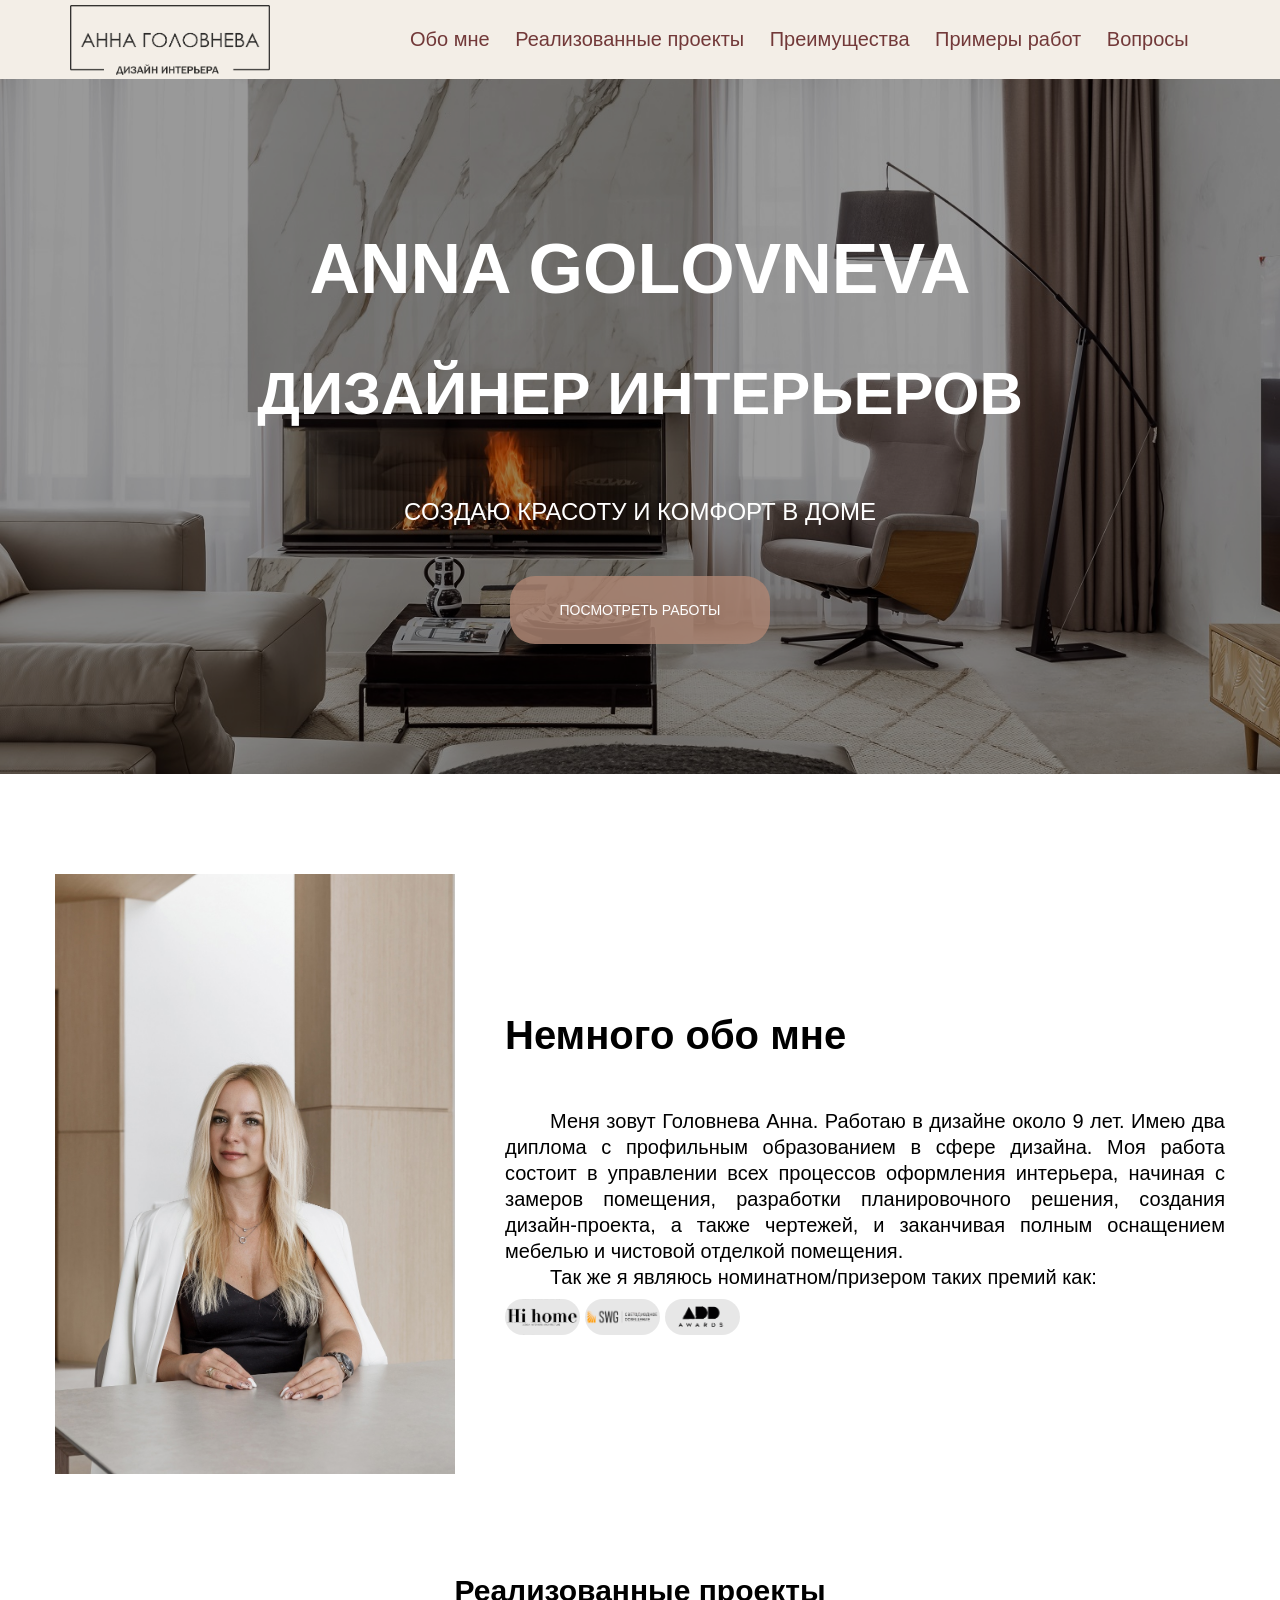
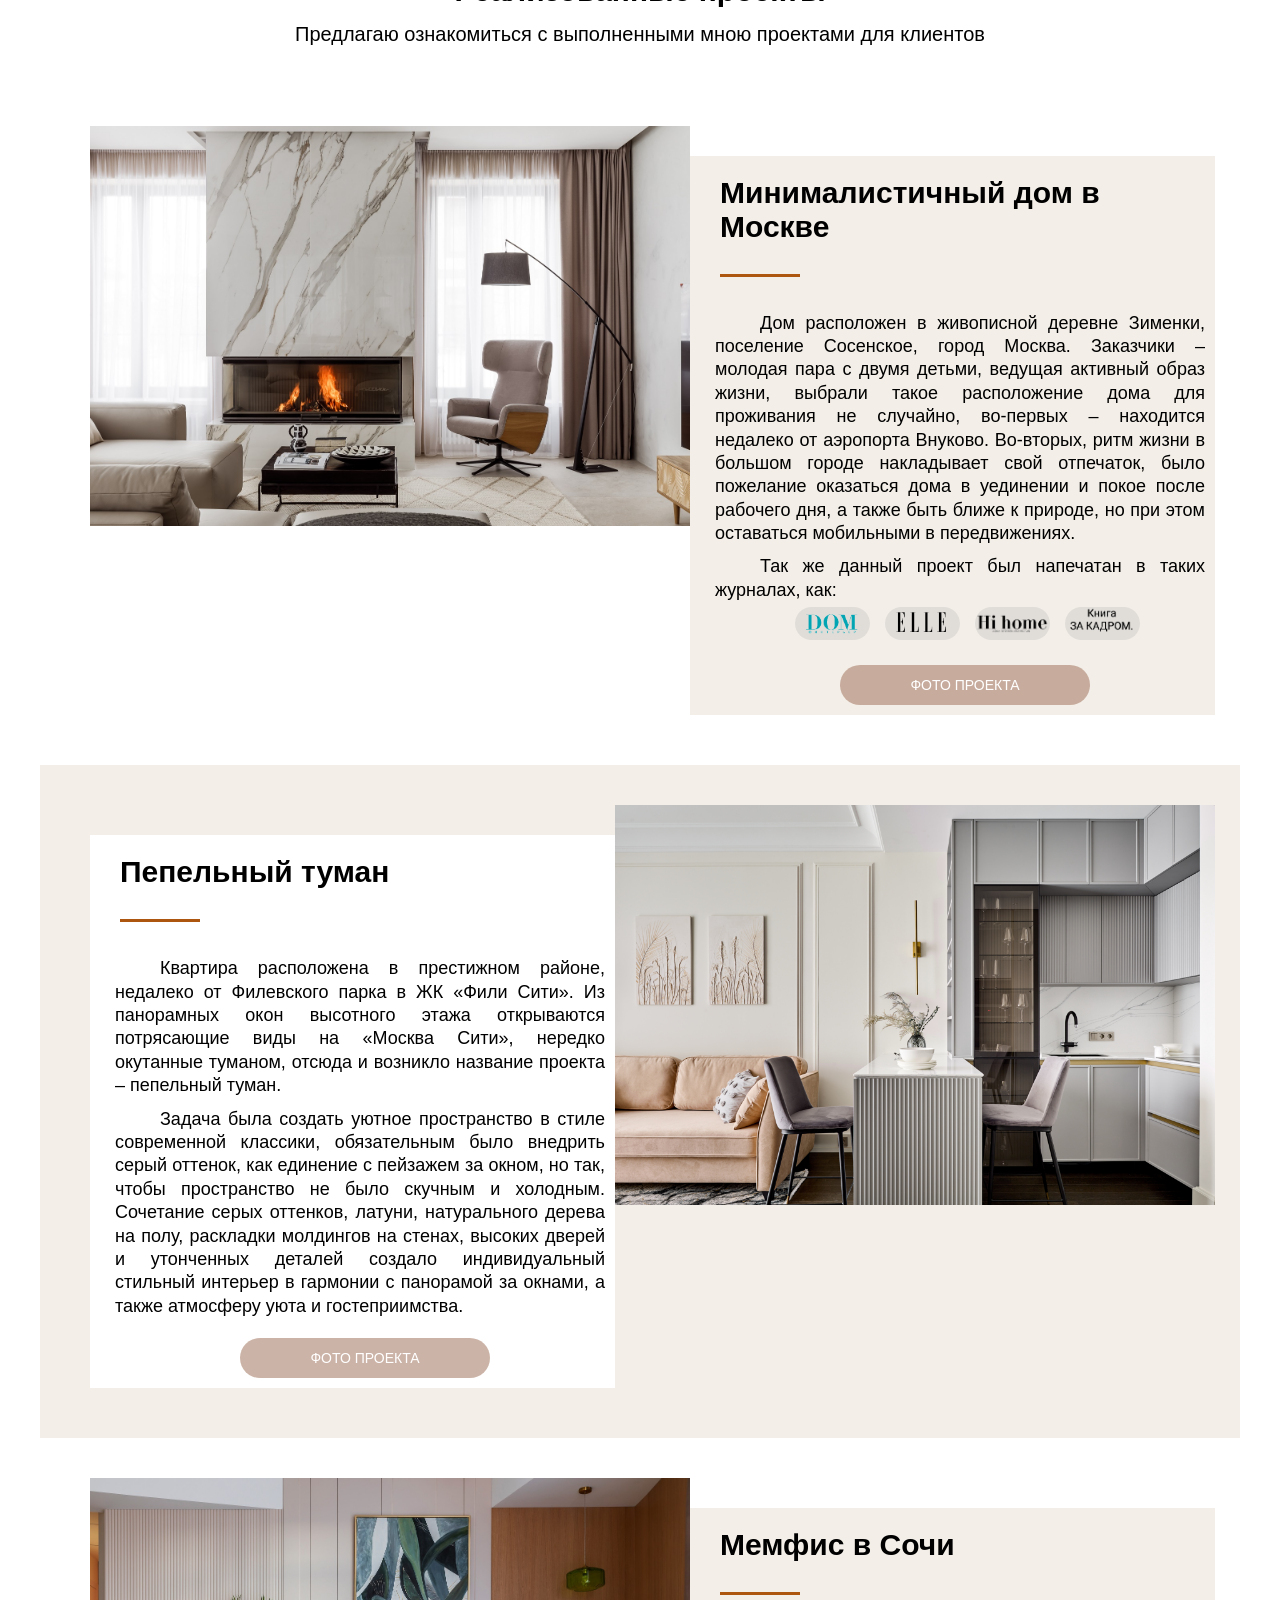
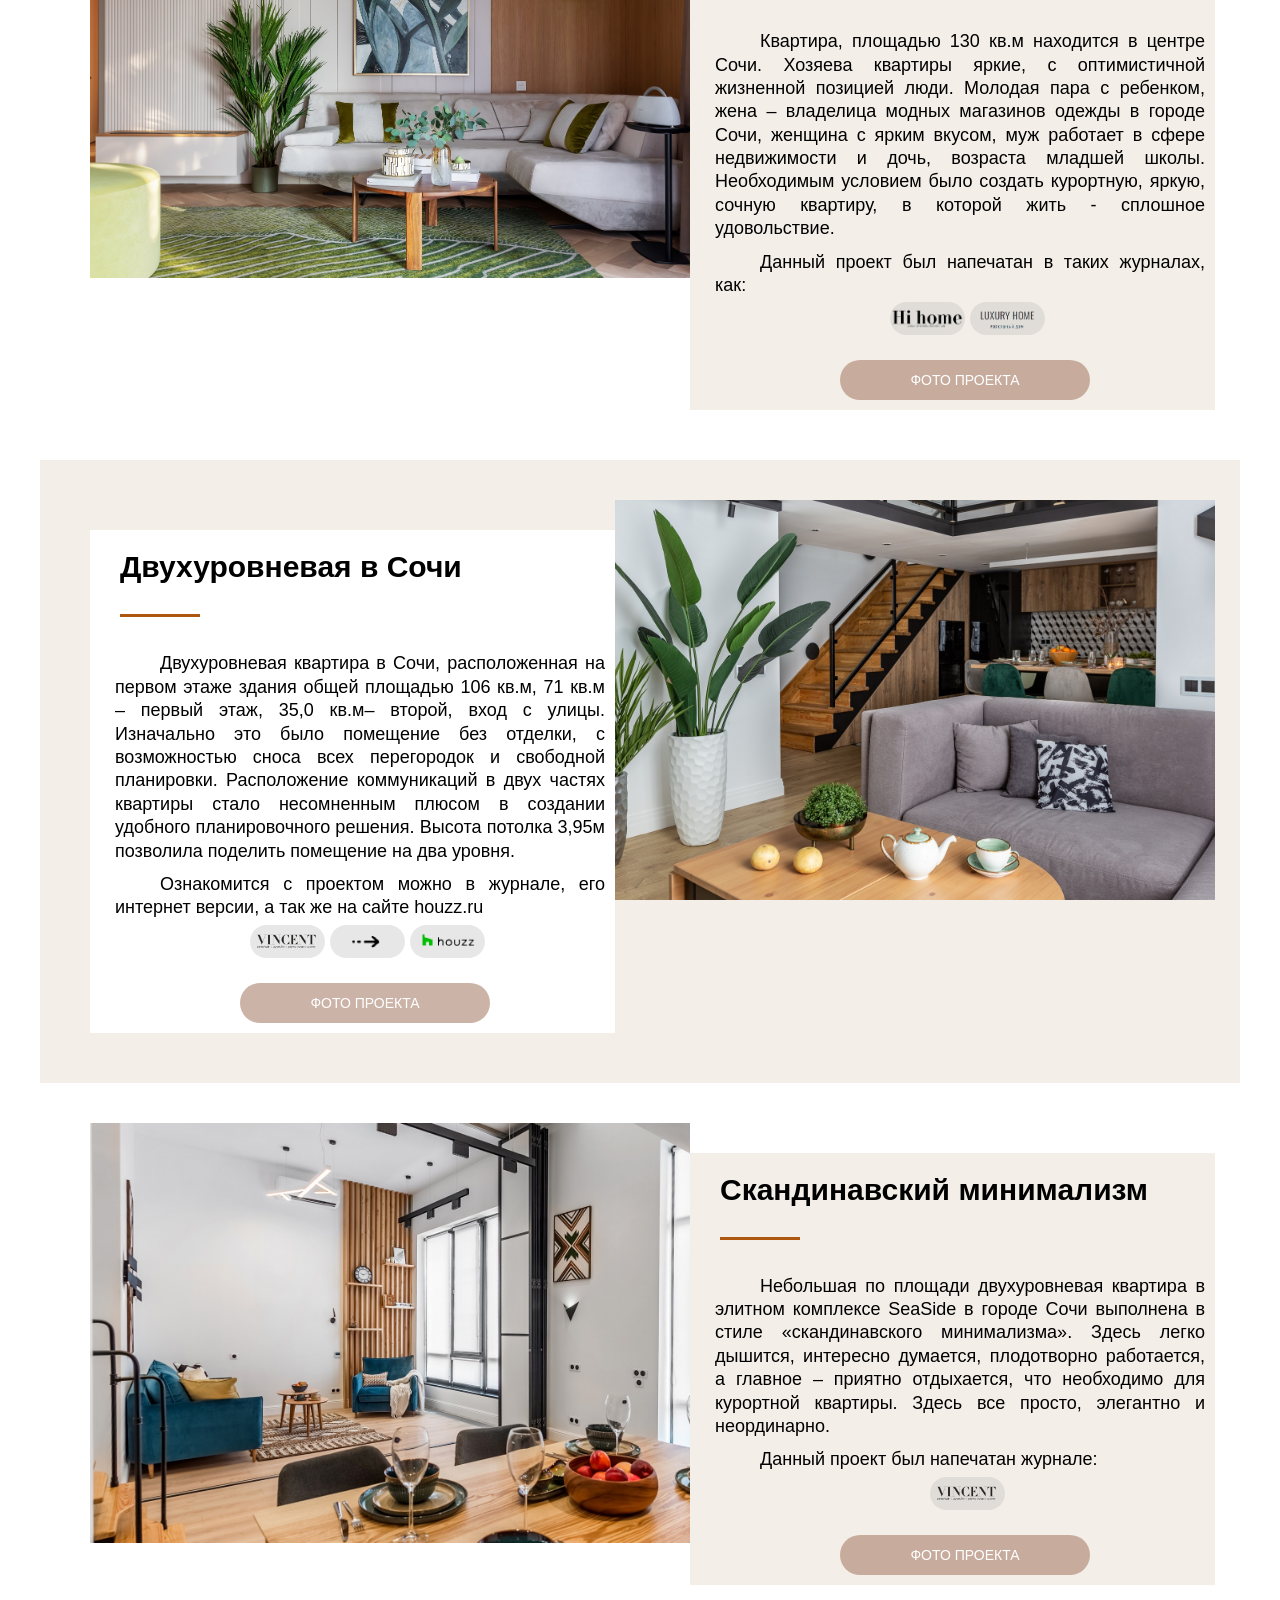
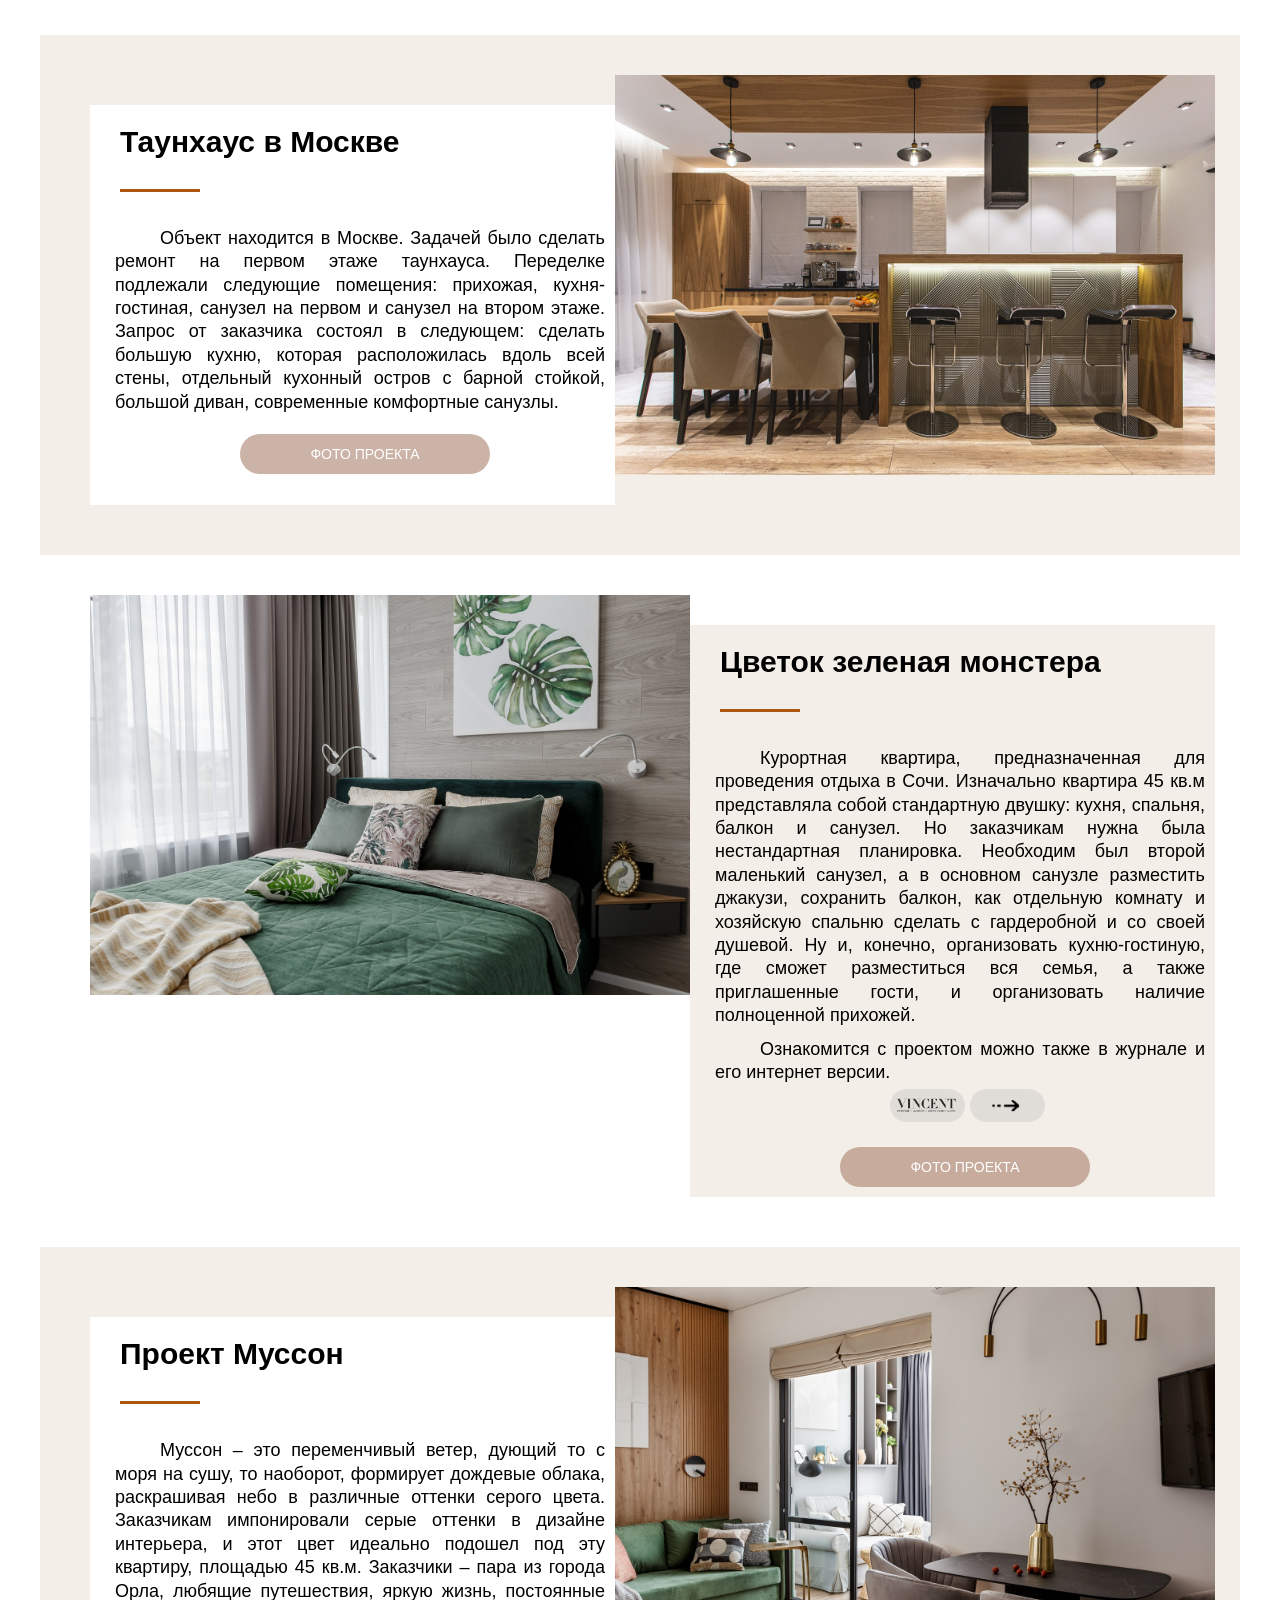
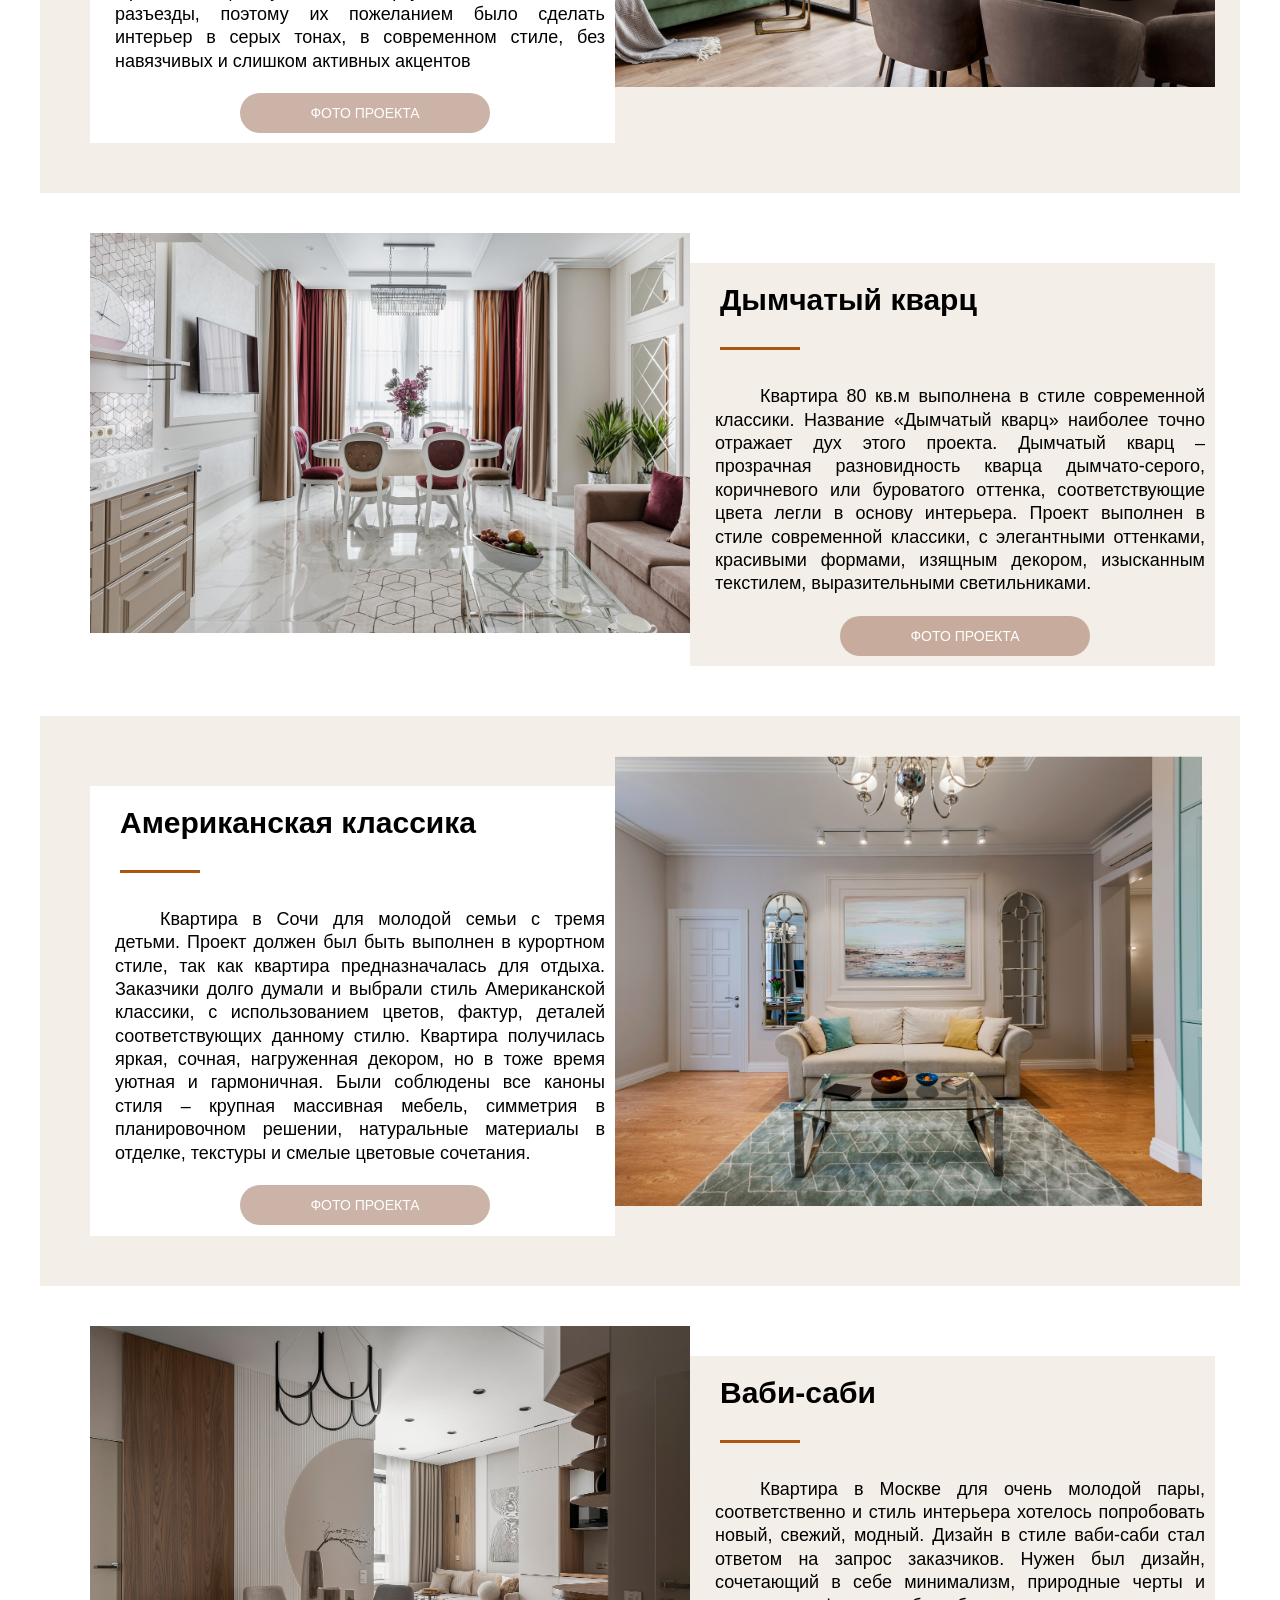
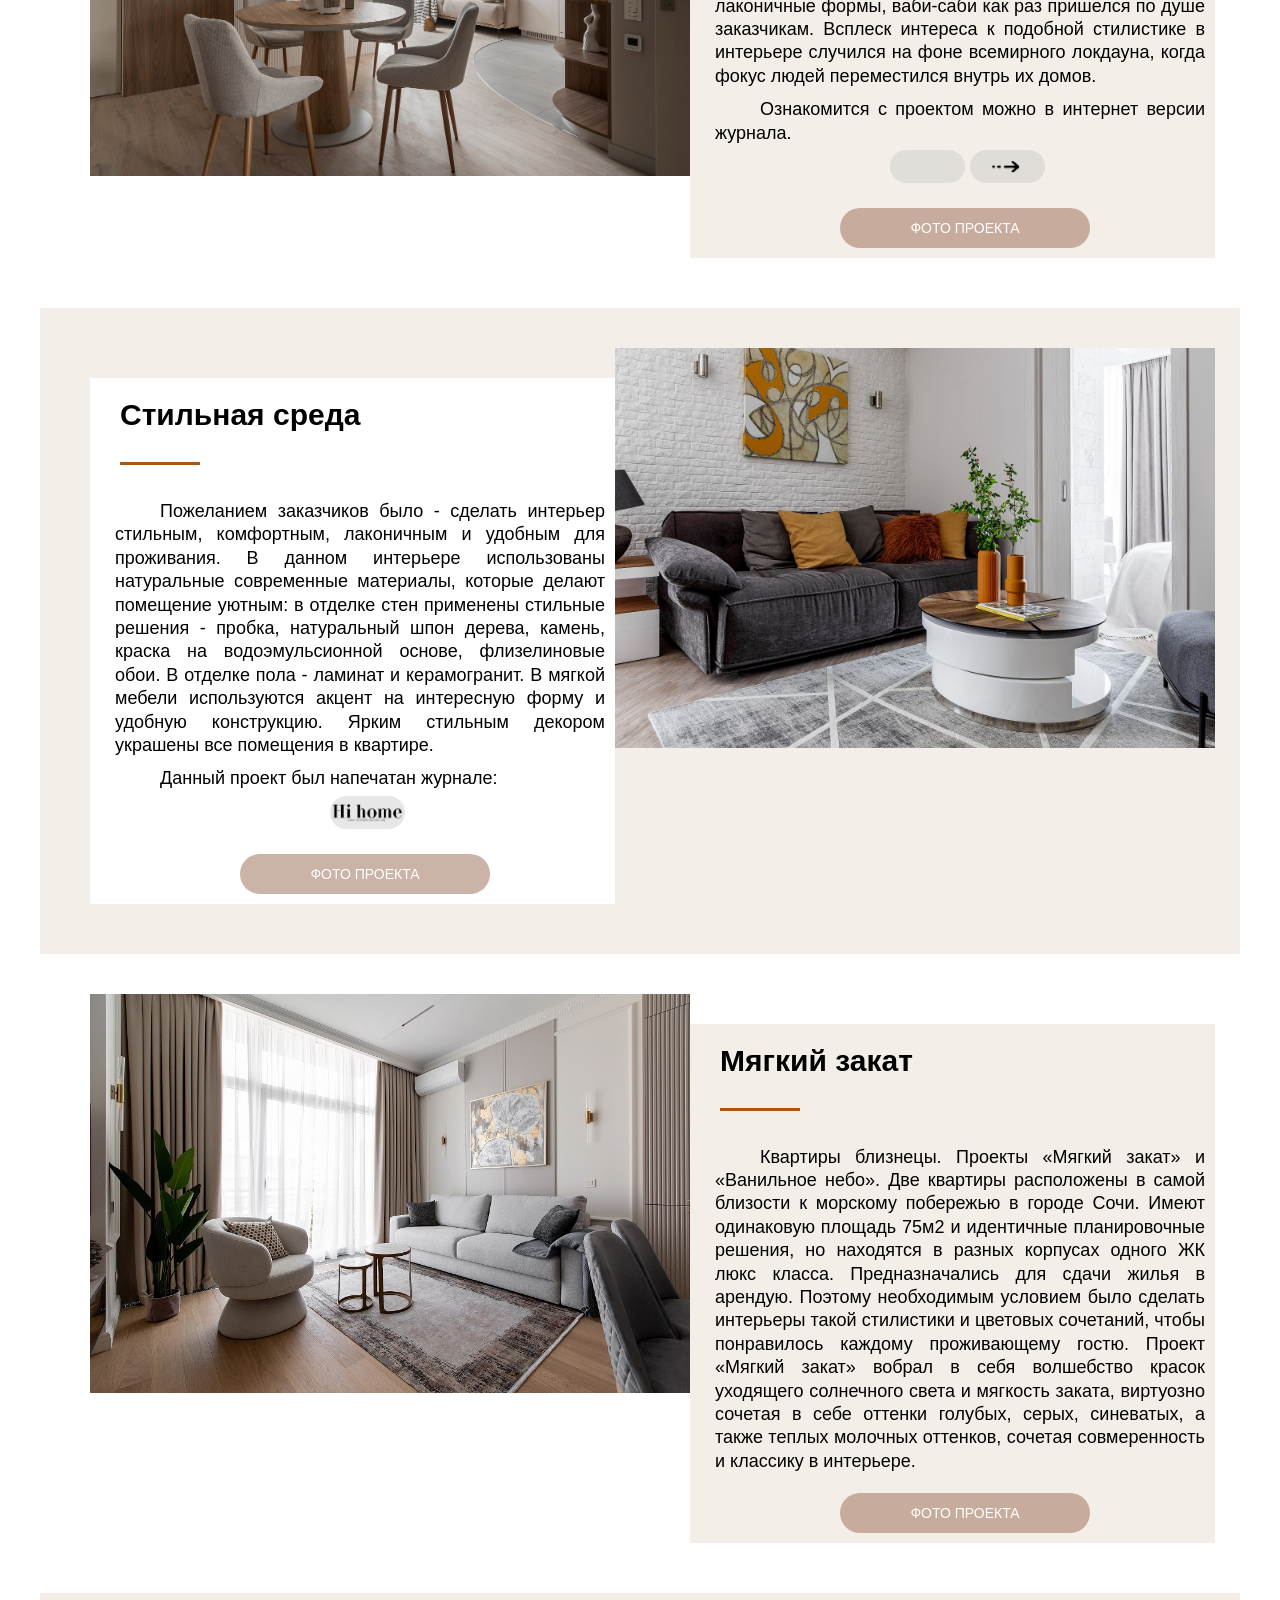
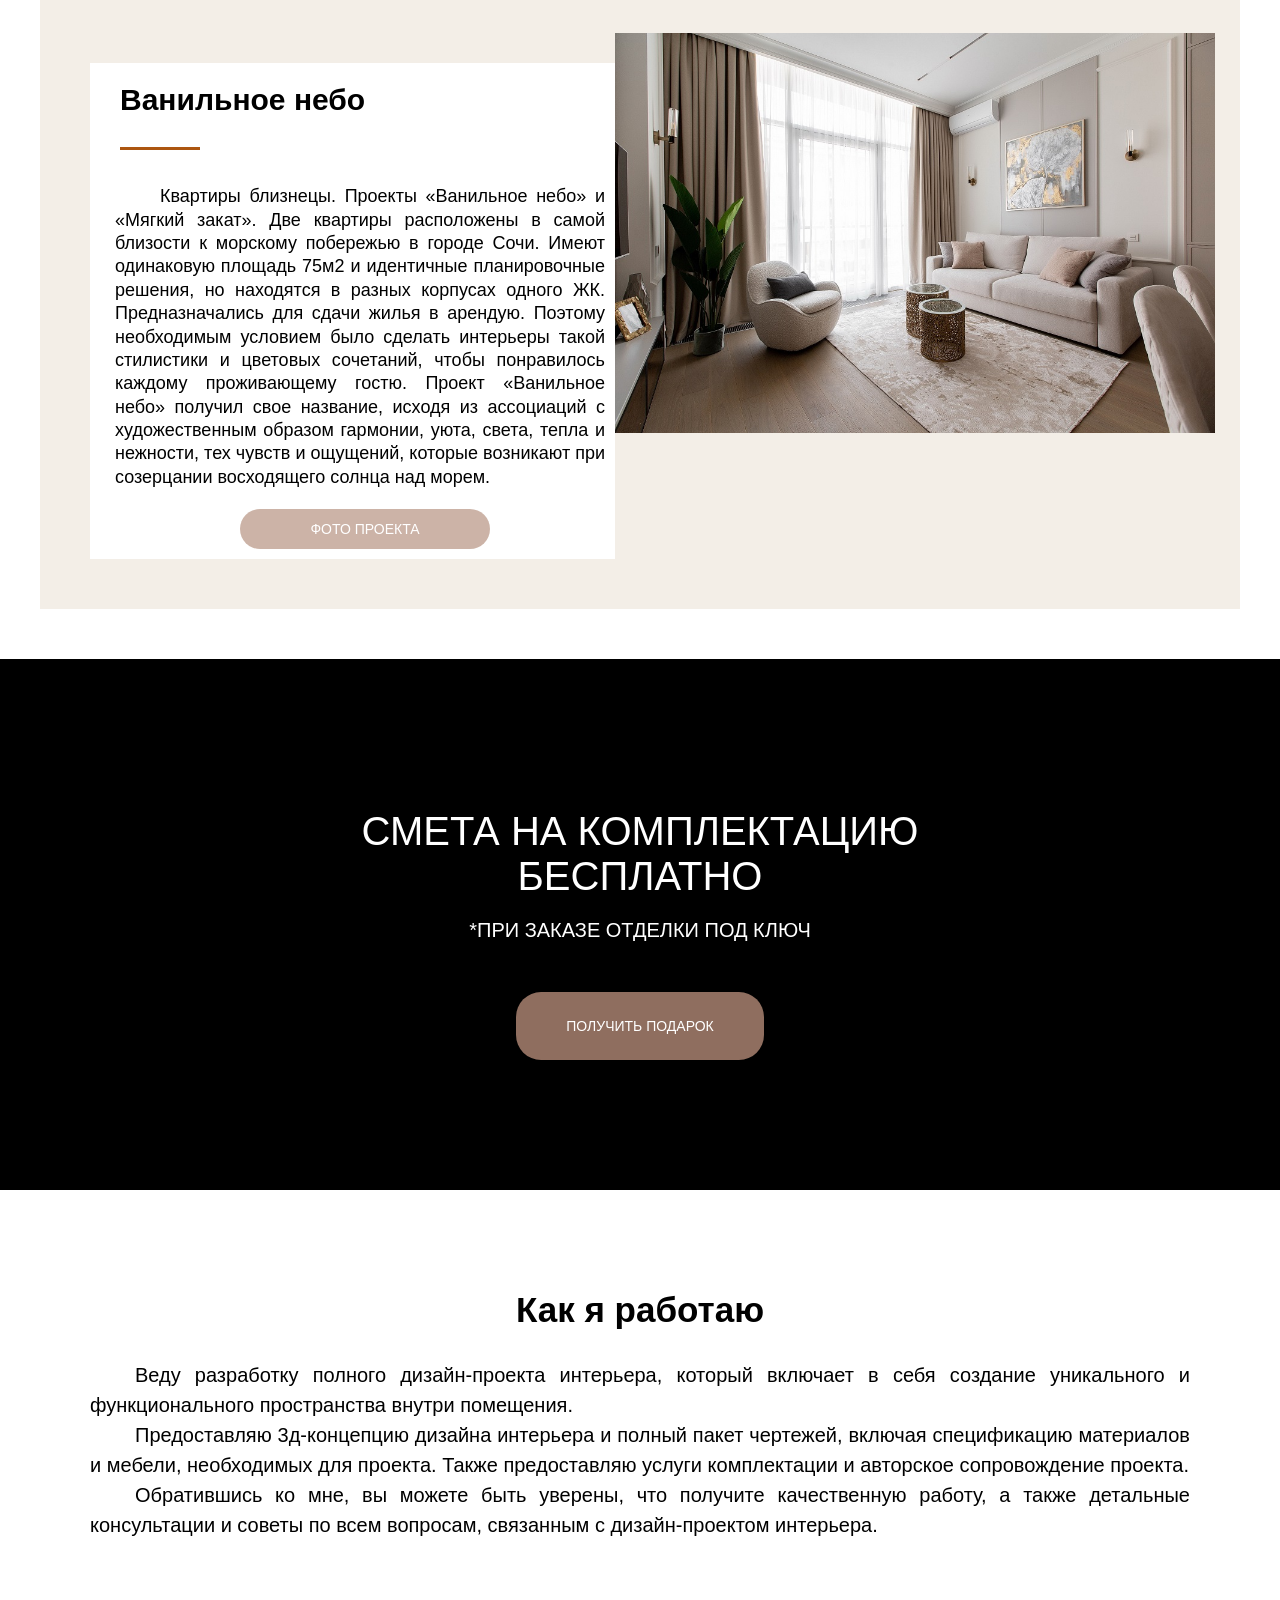
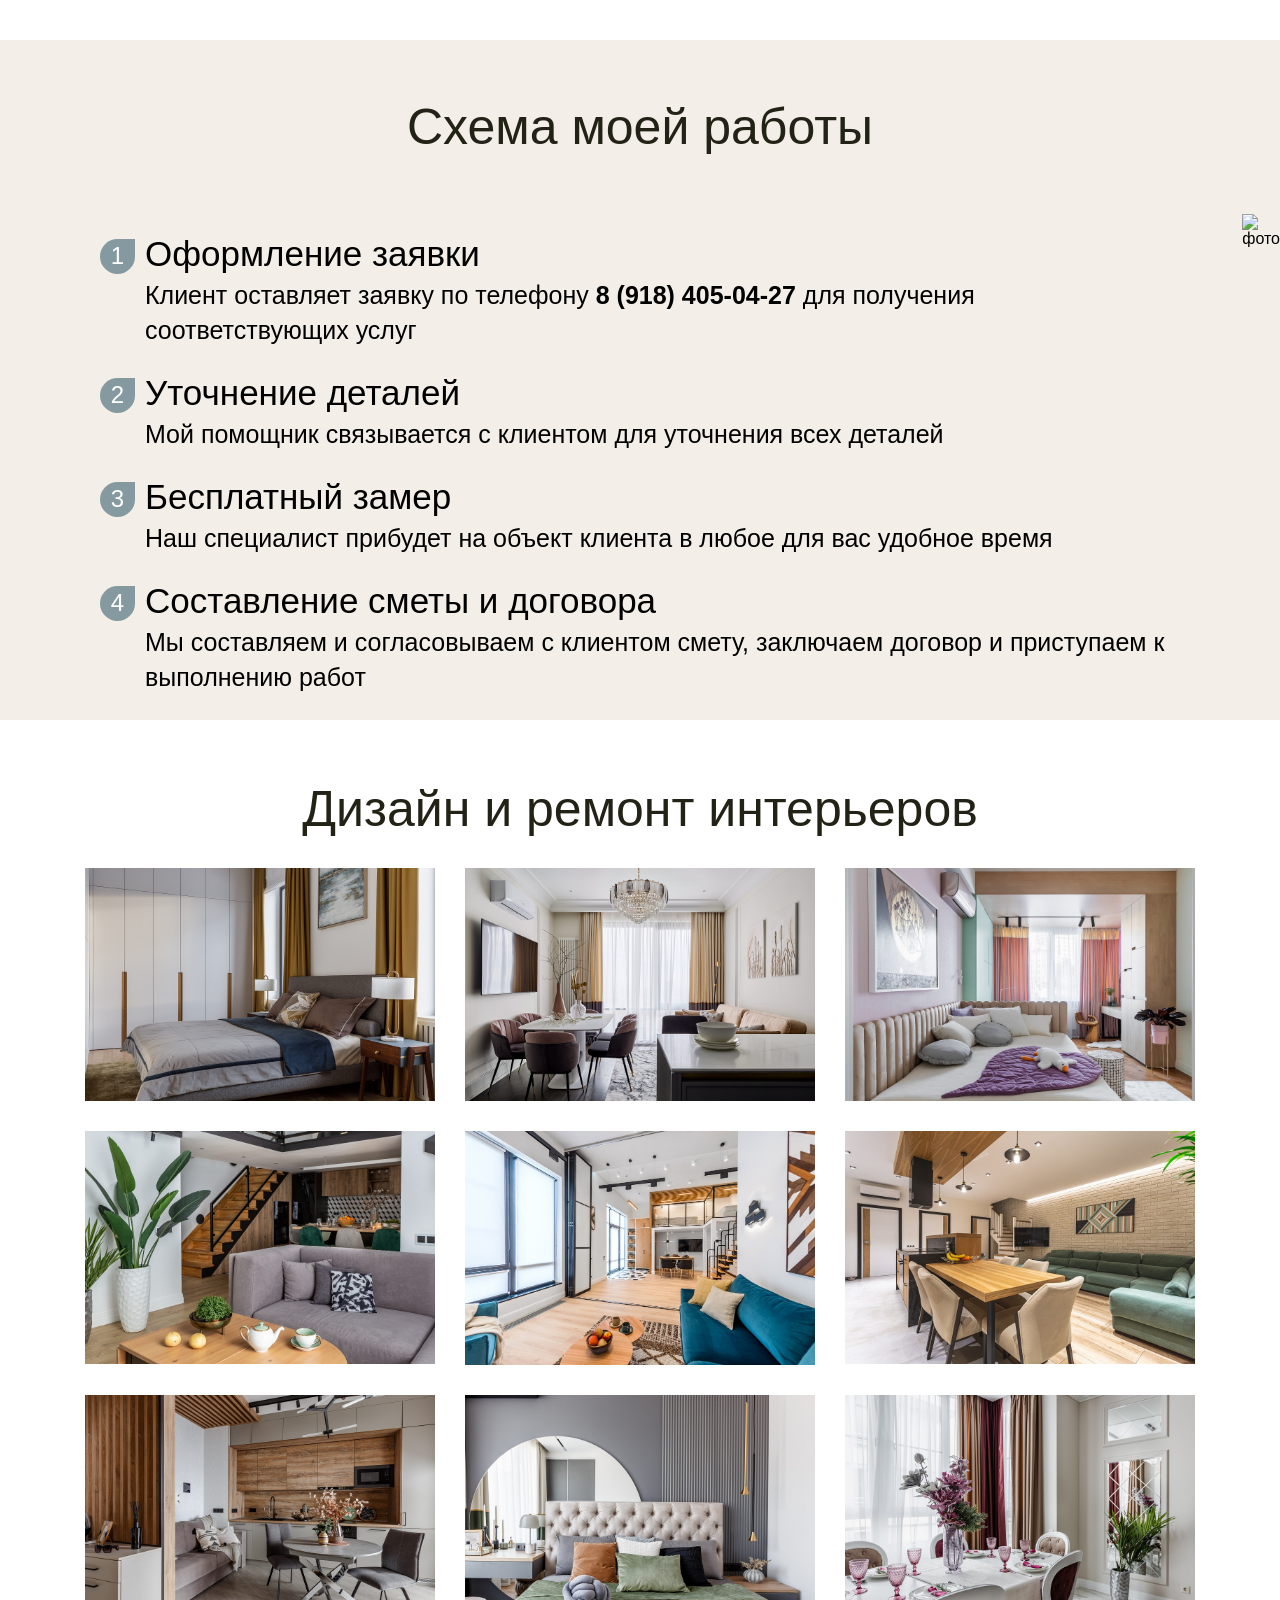
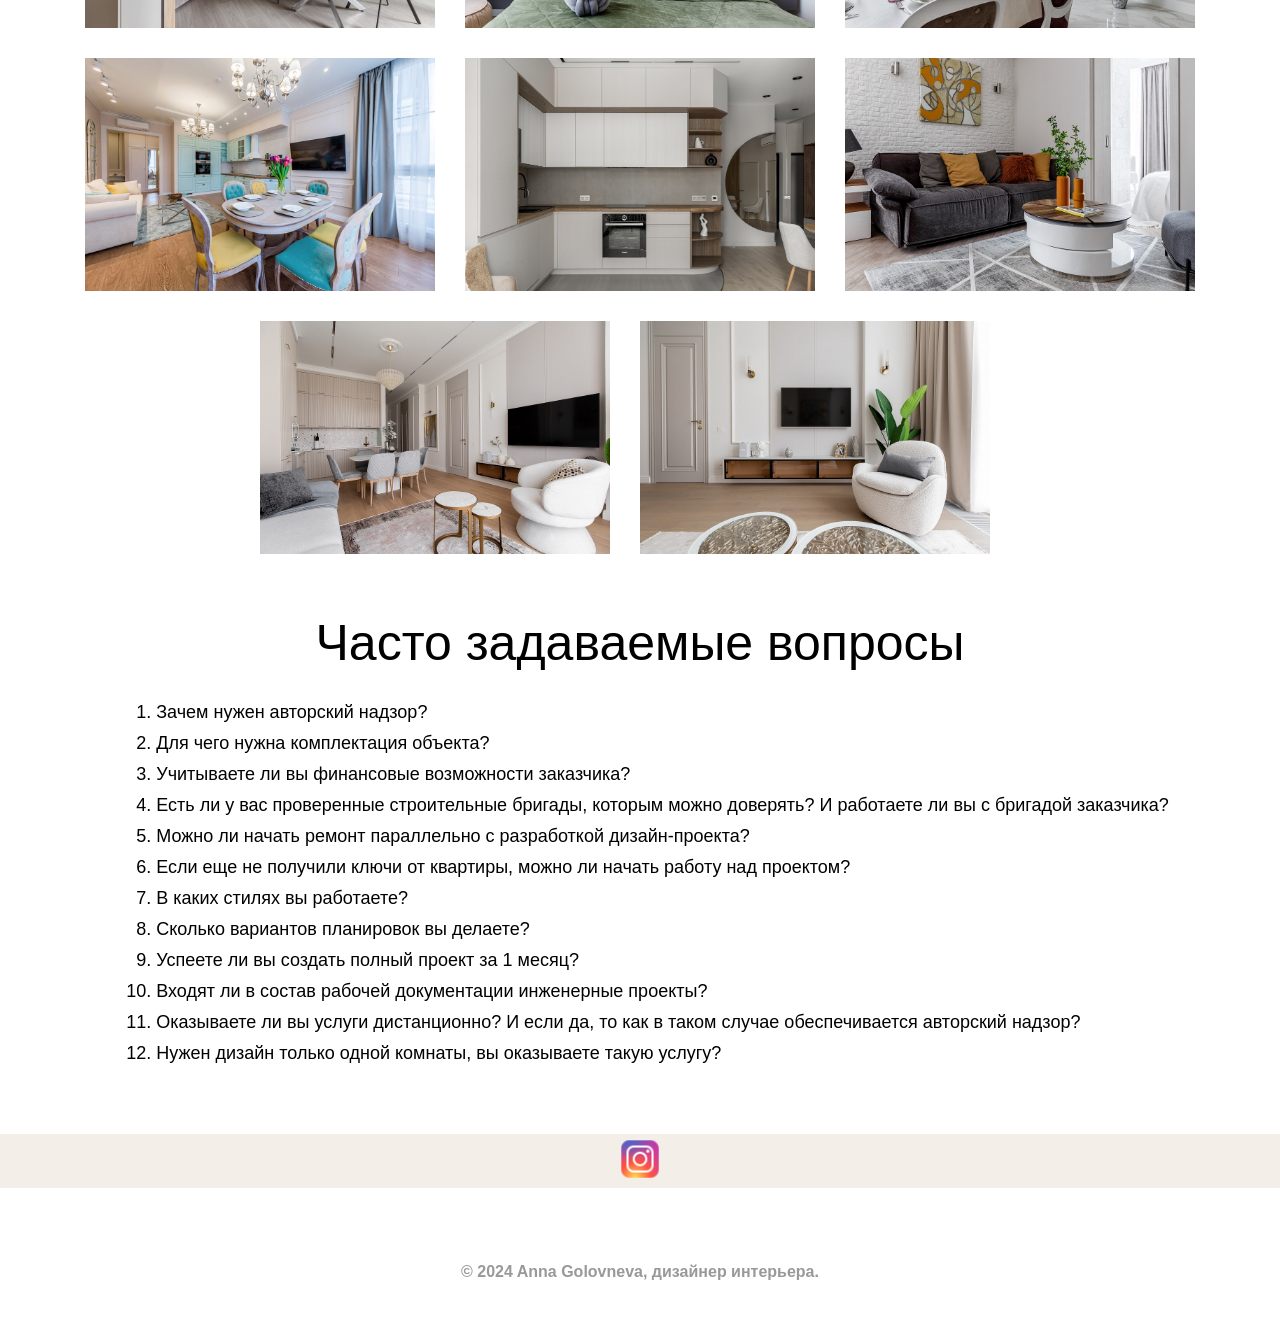
==== commit 855a858b: "Add files via upload" ====
--- a/index.html
+++ b/index.html
@@ -493,6 +493,24 @@
               лаконичные формы, ваби-саби как раз пришелся по душе заказчикам.
               Всплеск интереса к подобной стилистике в интерьере случился на фоне всемирного
               локдауна, когда фокус людей переместился внутрь их домов.</p>
+              <p class="post-text-paragraph">Ознакомится с проектом можно в интернет версии журнала.</p>
+              <div class="magazin">
+                <div class="magazin_foto">
+                  <a class="example-image-link" href="images/public/VabiSabi/Vs1.jpg"
+                    data-lightbox="example-set_interiors"><button
+                      class="button-magaz button-magaz-interiors"></button></a>
+                  <a class="example-image-link" href="images/public//VabiSabi/Vs2.jpg"
+                    data-lightbox="example-set_interiors"></a>
+                  <a class="example-image-link" href="images/public/VabiSabi/Vs3.jpg"
+                    data-lightbox="example-set_interiors"></a>
+                  <a class="example-image-link" href="images/public/VabiSabi/Vs4.jpg"
+                    data-lightbox="example-set_interiors"></a>
+                </div>
+                <div class="internetMagaz">
+                  <a class="example-image-link" href="https://www.interiors-thebest.ru/interiors-the-best-84-2023/0023125001692358947"><button
+                      class="button-magaz button-magaz-internetVincent"></button></a>
+                    </div>
+                </div>
             <div class="foto-card"><a href="vabiSabi.html"><button class="button-post">Фото проекта</button></a>
             </div>
           </div>
@@ -758,41 +776,41 @@
               <a class="question-link" href="faq.html">Зачем нужен авторский надзор?</a>
             </li>
             <li class="menu-question-item">
-              <a class="question-link" href="faq.html">Для чего нужна комплектация объекта?</a>
-            </li>
-            <li class="menu-question-item">
-              <a class="question-link" href="faq.html">Учитываете ли вы финансовые возможности заказчика?</a>
-            </li>
-            <li class="menu-question-item">
-              <a class="question-link" href="faq.html">Есть ли у вас проверенные строительные бригады, которым можно
+              <a class="question-link" href="faq.html#link-2">Для чего нужна комплектация объекта?</a>
+            </li>
+            <li class="menu-question-item">
+              <a class="question-link" href="faq.html#link-3">Учитываете ли вы финансовые возможности заказчика?</a>
+            </li>
+            <li class="menu-question-item">
+              <a class="question-link" href="faq.html#link-6">Есть ли у вас проверенные строительные бригады, которым можно
                 доверять? И работаете ли вы с бригадой заказчика?</a>
             </li>
             <li class="menu-question-item">
-              <a class="question-link" href="faq.html">Можно ли начать ремонт параллельно с разработкой
+              <a class="question-link" href="faq.html#link-5">Можно ли начать ремонт параллельно с разработкой
                 дизайн-проекта?</a>
             </li>
             <li class="menu-question-item">
-              <a class="question-link" href="faq.html">Если еще не получили ключи от квартиры, можно ли начать работу
+              <a class="question-link" href="faq.html#link-6">Если еще не получили ключи от квартиры, можно ли начать работу
                 над проектом?</a>
             </li>
             <li class="menu-question-item">
-              <a class="question-link" href="faq.html">В каких стилях вы работаете?</a>
-            </li>
-            <li class="menu-question-item">
-              <a class="question-link" href="faq.html">Сколько вариантов планировок вы делаете?</a>
-            </li>
-            <li class="menu-question-item">
-              <a class="question-link" href="faq.html">Успеете ли вы создать полный проект за 1 месяц?</a>
-            </li>
-            <li class="menu-question-item">
-              <a class="question-link" href="faq.html">Входят ли в состав рабочей документации инженерные проекты?</a>
-            </li>
-            <li class="menu-question-item">
-              <a class="question-link" href="faq.html">Оказываете ли вы услуги дистанционно? И если да, то как в таком
+              <a class="question-link" href="faq.html#link-7">В каких стилях вы работаете?</a>
+            </li>
+            <li class="menu-question-item">
+              <a class="question-link" href="faq.html#link-8">Сколько вариантов планировок вы делаете?</a>
+            </li>
+            <li class="menu-question-item">
+              <a class="question-link" href="faq.html#link-9">Успеете ли вы создать полный проект за 1 месяц?</a>
+            </li>
+            <li class="menu-question-item">
+              <a class="question-link" href="faq.html#link-10">Входят ли в состав рабочей документации инженерные проекты?</a>
+            </li>
+            <li class="menu-question-item">
+              <a class="question-link" href="faq.html#link-11">Оказываете ли вы услуги дистанционно? И если да, то как в таком
                 случае обеспечивается авторский надзор?</a>
             </li>
             <li class="menu-question-item">
-              <a class="question-link" href="faq.html">Нужен дизайн только одной комнаты, вы оказываете такую
+              <a class="question-link" href="faq.html#link-12">Нужен дизайн только одной комнаты, вы оказываете такую
                 услугу?</a>
             </li>
           </ol>
--- a/css/style.css
+++ b/css/style.css
@@ -173,6 +173,8 @@
   justify-content: center;
   color: #ffffff;
   font-size: 24px;
+  padding-left: 10px;
+  padding-right: 10px;
 }
 
 .button-wrap {
@@ -212,7 +214,7 @@
   margin: 100px auto;
   display: flex;
   justify-content: center;
-  
+
 }
 
 .about-foto {
@@ -304,16 +306,19 @@
 }
 
 .button-about-hi {
-background-image: url("../png/HiHome.png");
+  background-image: url("../png/HiHome.png");
 }
 
 .button-about-swg {
   background-image: url("../png/swg.png");
-  }
-
-  .button-about-add {
-    background-image: url("../png/ADDawards.png");
-    }
+}
+
+.button-about-add {
+  background-image: url("../png/ADDawards.png");
+}
+
+
+
 
 
 .button-magaz {
@@ -360,6 +365,9 @@
   background-image: url("../png/Luxury.png");
 }
 
+.button-magaz-houzz {
+  background-image: url("../png/houzz.png");
+}
 
 .card {
   box-sizing: border-box;
@@ -395,7 +403,7 @@
 .foto-post {
   width: 100%;
   max-height: 450px;
-  overflow: hidden; 
+  overflow: hidden;
 }
 
 .foto-post img {
@@ -403,7 +411,7 @@
   display: block;
 }
 
-.foto-post img:hover { 
+.foto-post img:hover {
   transform: scale(1.05);
 }
 
@@ -651,9 +659,9 @@
 }
 
 a[href^="tel:"] {
-	color: #000;
-	font-size: 25px;
-	font-weight: 900;
+  color: #000;
+  font-size: 25px;
+  font-weight: 900;
   text-decoration: none;
 }
 
@@ -694,7 +702,7 @@
 .grid-foto {
   box-sizing: border-box;
   max-width: calc(33% - 10px);
-  overflow: hidden; 
+  overflow: hidden;
 }
 
 .grid-foto img {
@@ -702,7 +710,7 @@
   display: block;
 }
 
-.grid-foto img:hover { 
+.grid-foto img:hover {
   transform: scale(1.05);
 }
 
@@ -721,10 +729,10 @@
 }
 
 .faq {
-display: flex;
-flex-direction: column;
-align-items: center;
-padding: 30px;
+  display: flex;
+  flex-direction: column;
+  align-items: center;
+  padding: 30px;
 }
 
 .faq-head {
@@ -1066,7 +1074,7 @@
 
 @media (max-width: 640px) {
 
-.burger {
+  .burger {
     display: flex;
     position: fixed;
     top: 0;
@@ -1142,7 +1150,7 @@
   }
 
   .button {
-    margin-bottom: 30px; 
+    margin-bottom: 30px;
   }
 
   .about {
@@ -1256,10 +1264,10 @@
     margin-top: 10px;
   }
 
-  .button-post { 
+  .button-post {
     margin: 30px auto;
   }
-   
+
   .present-free {
     padding-top: 30px;
     font-size: 20px;
@@ -1270,7 +1278,7 @@
     font-size: 18px;
     text-align: center;
     padding-bottom: 30px;
-  } 
+  }
 
   .best-design {
     margin: 40px 10px;
@@ -1351,8 +1359,8 @@
   .foto-link-grid {
     margin: 0 auto;
 
-  } 
-  
+  }
+
   .grid-foto:nth-child(1n + 4) {
     margin: 5px;
   }
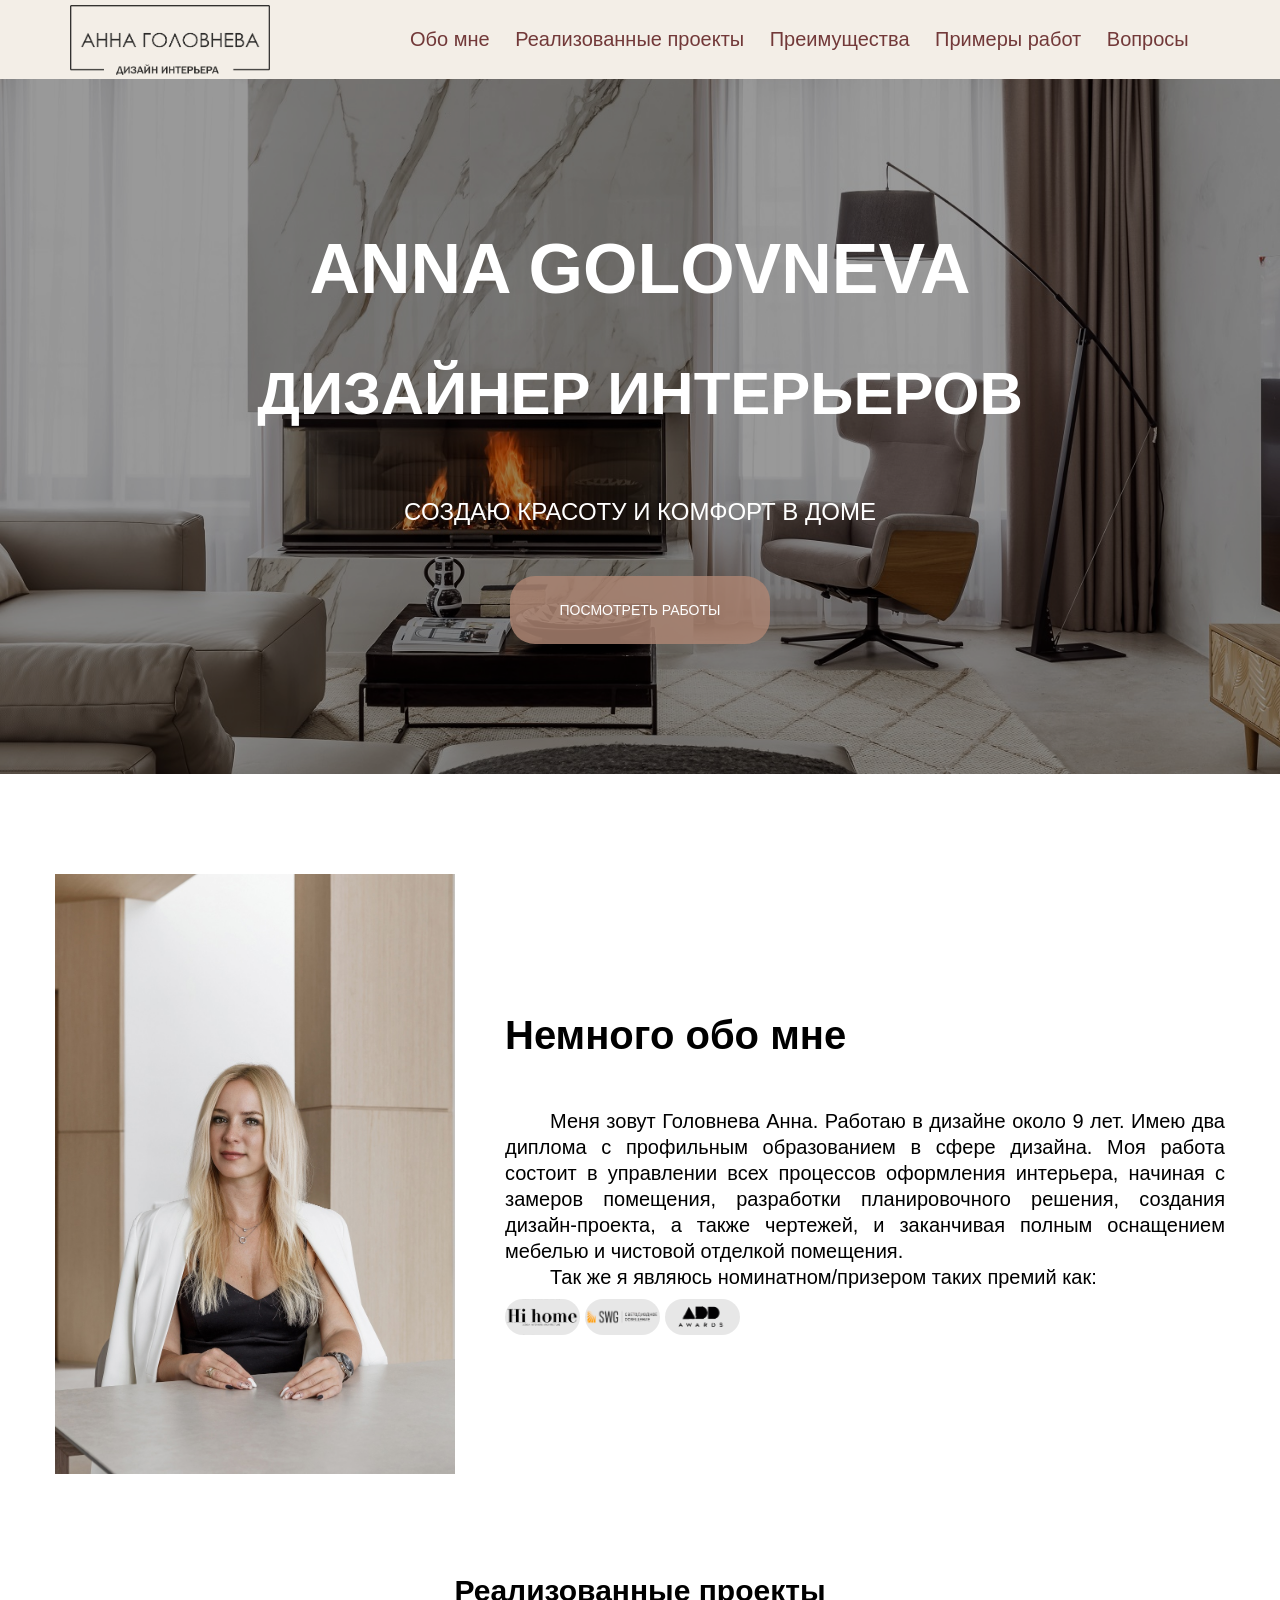
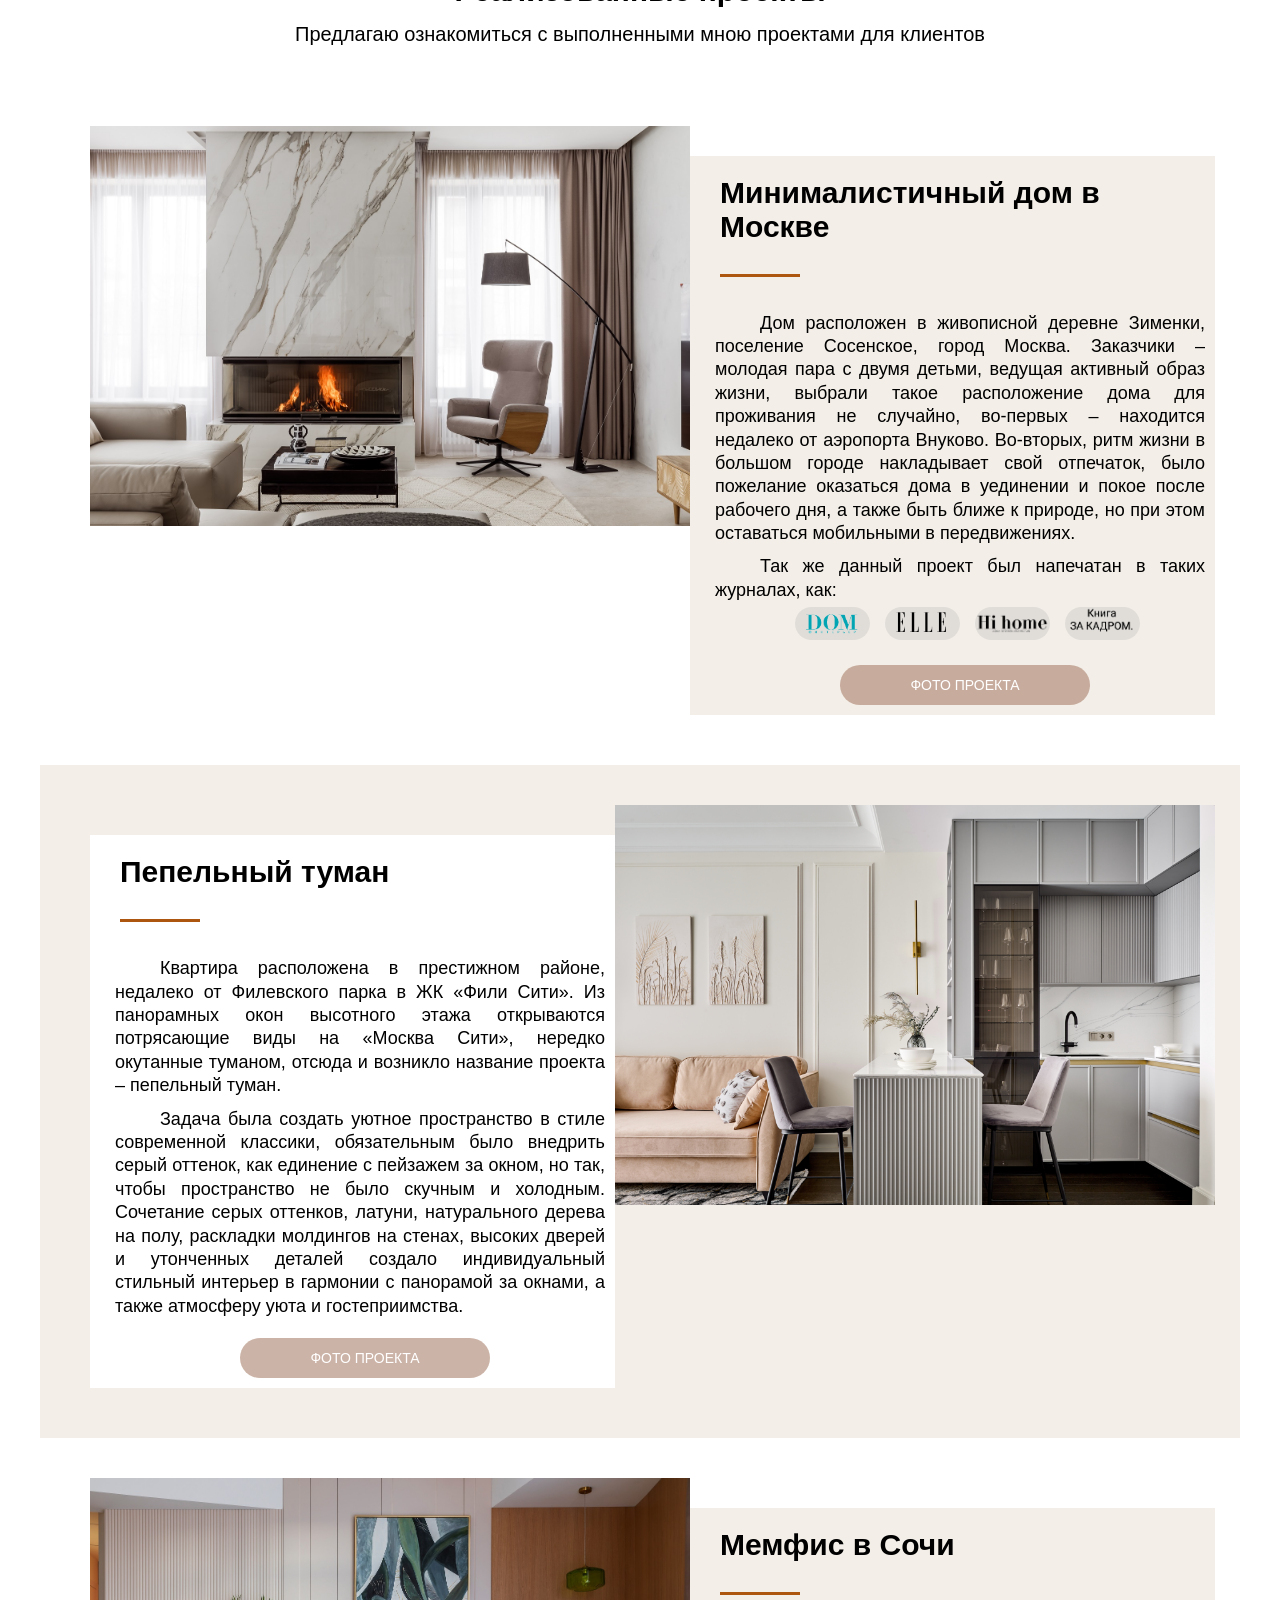
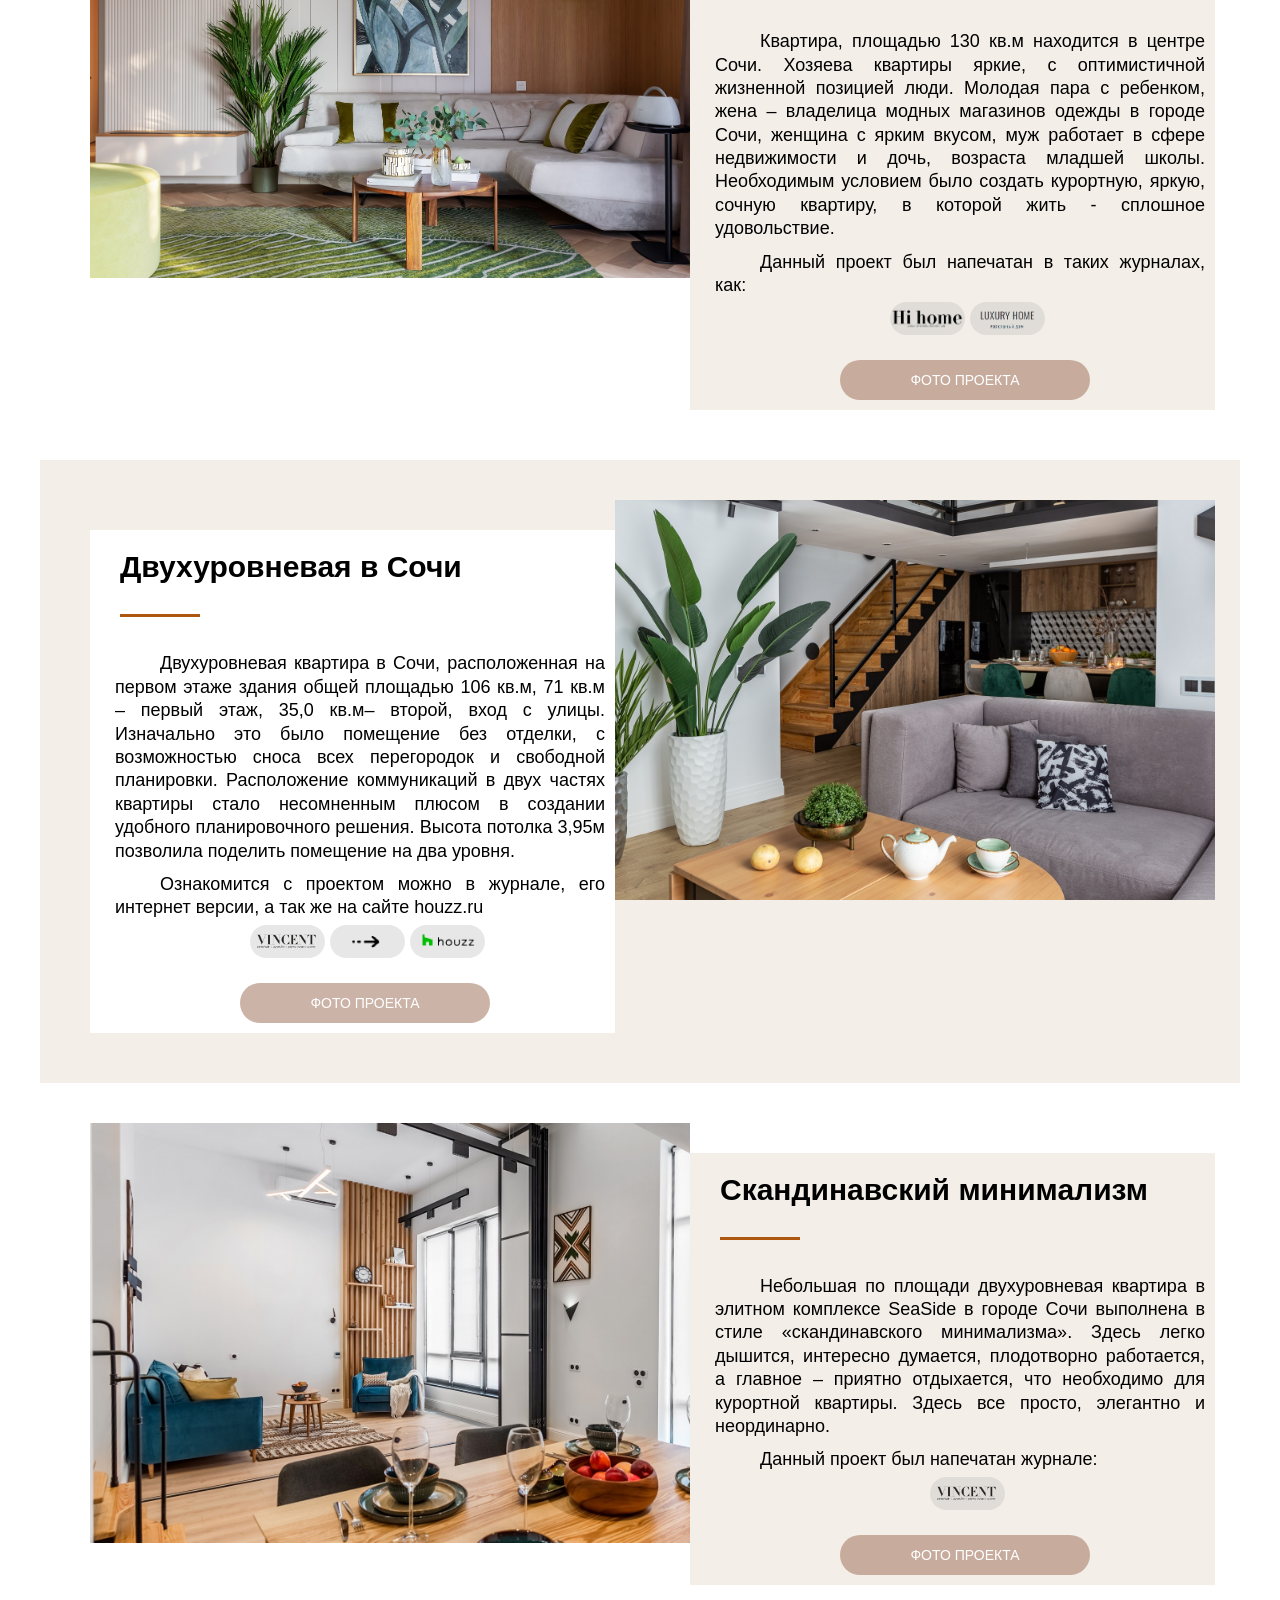
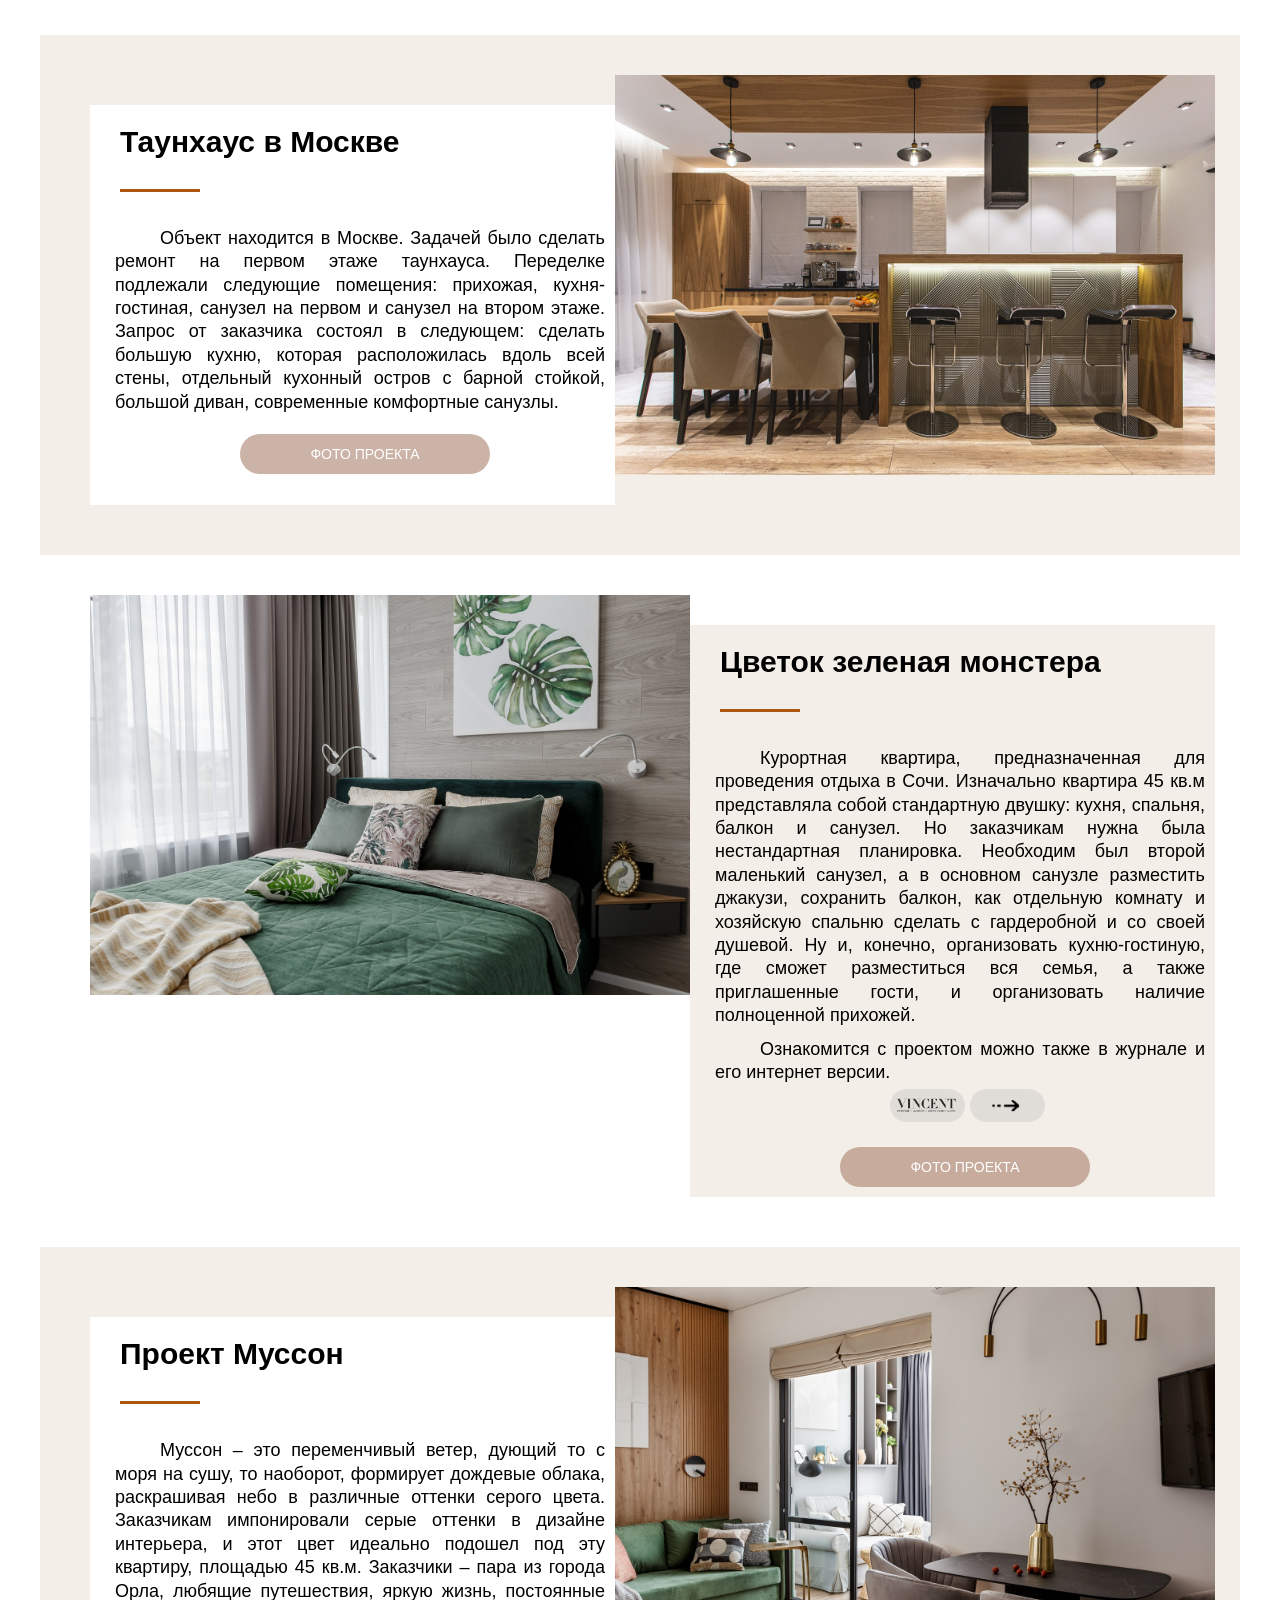
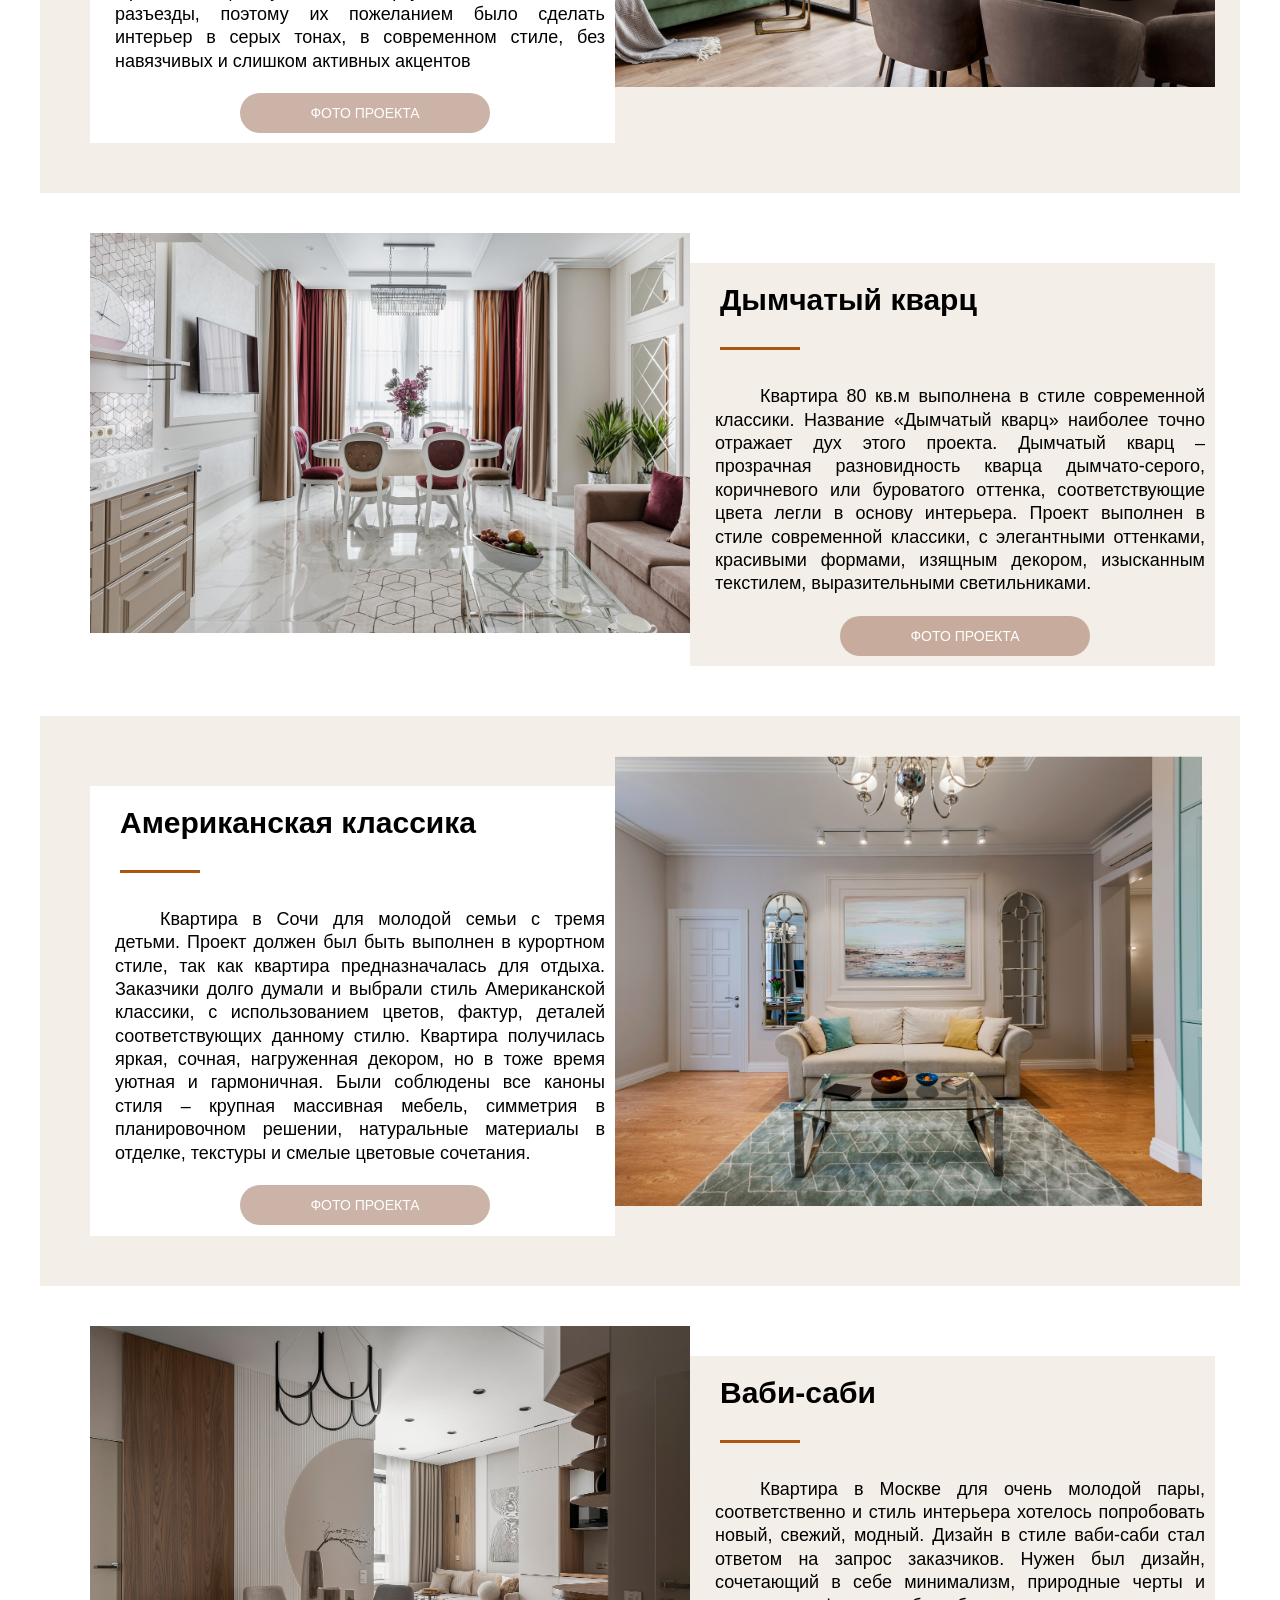
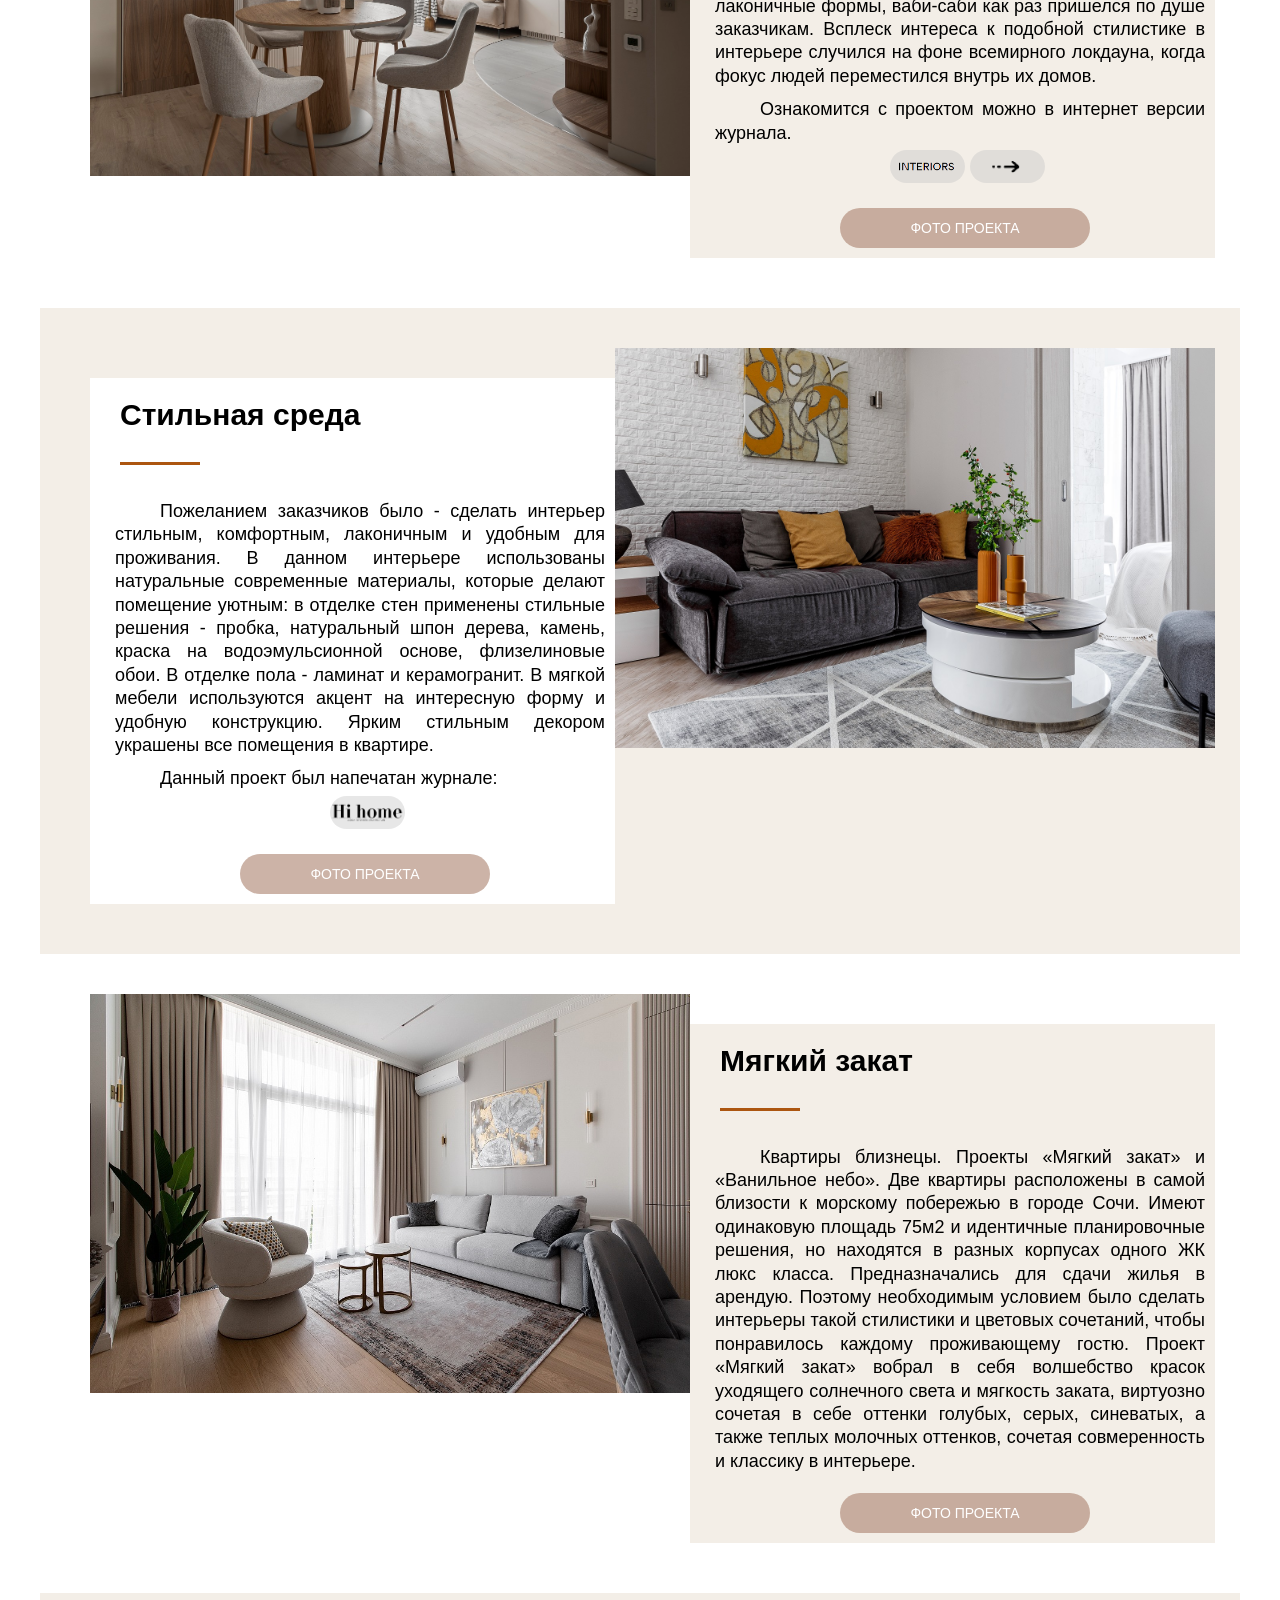
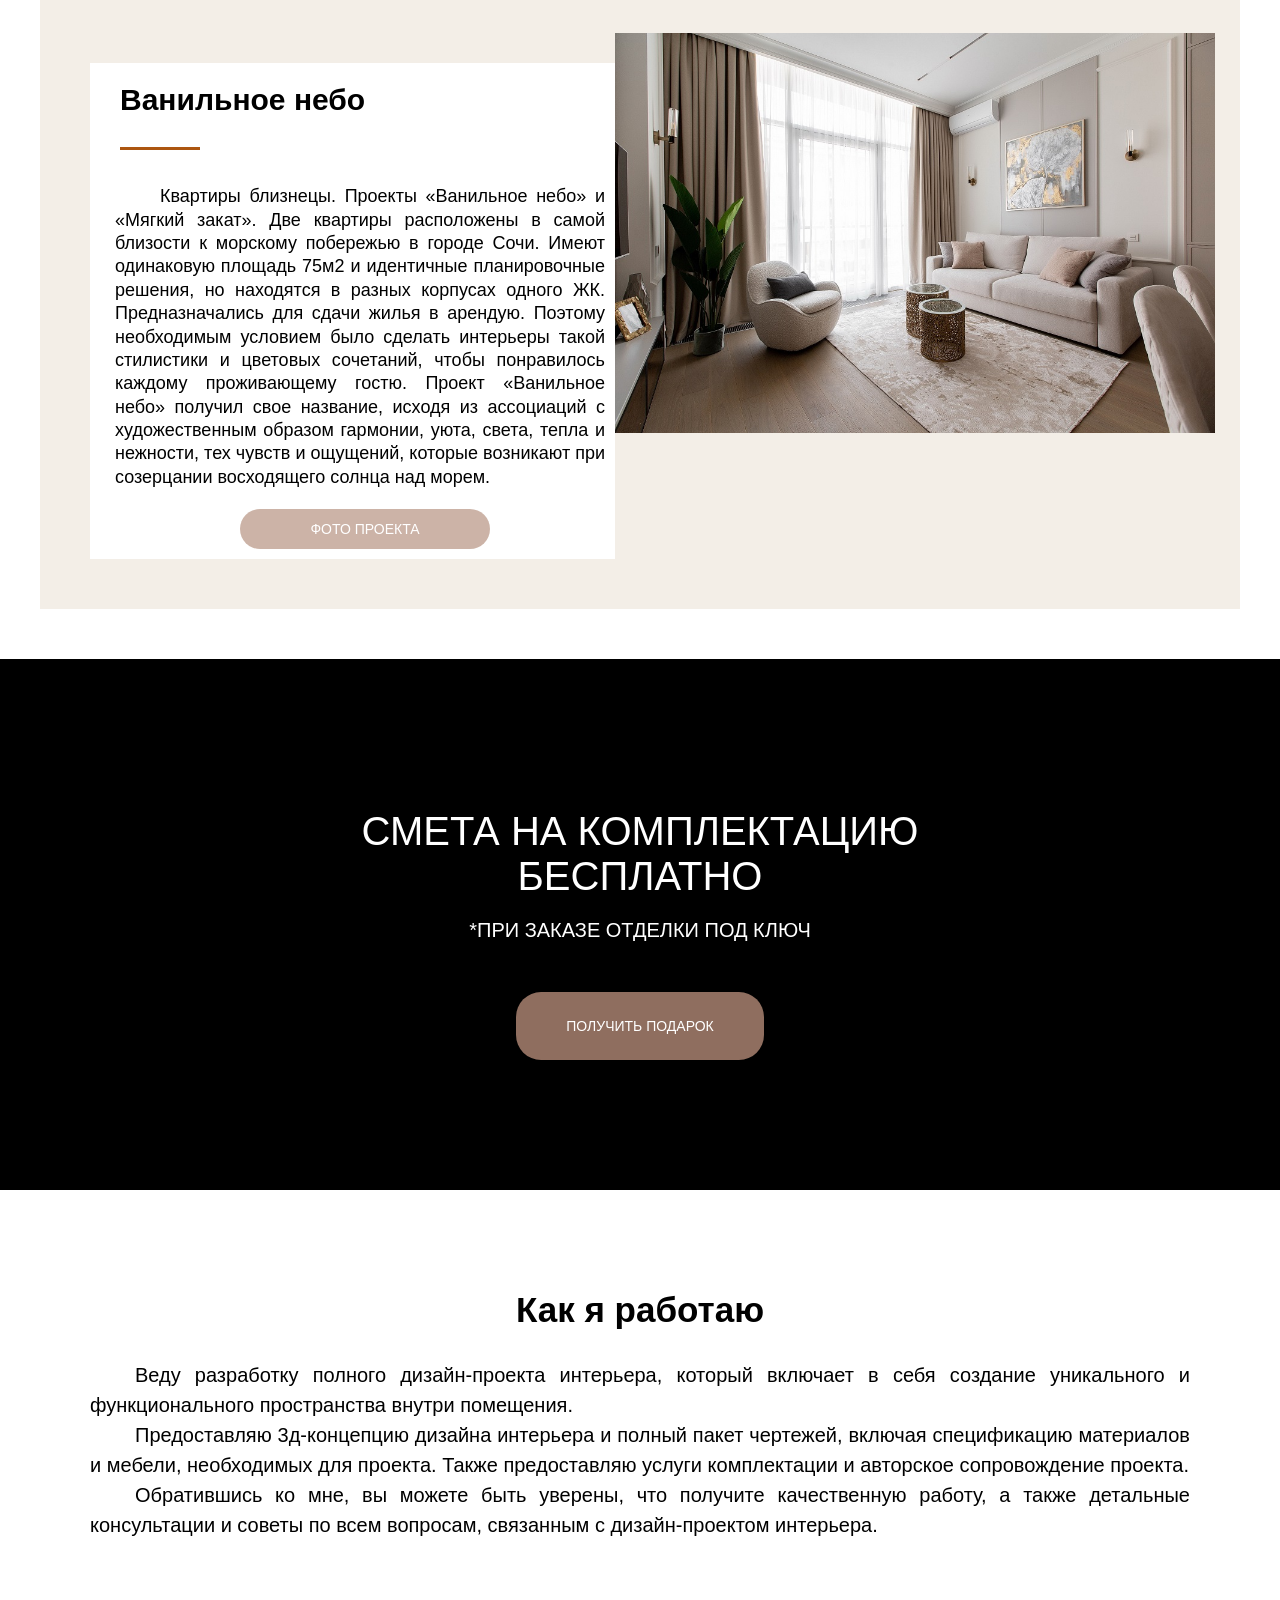
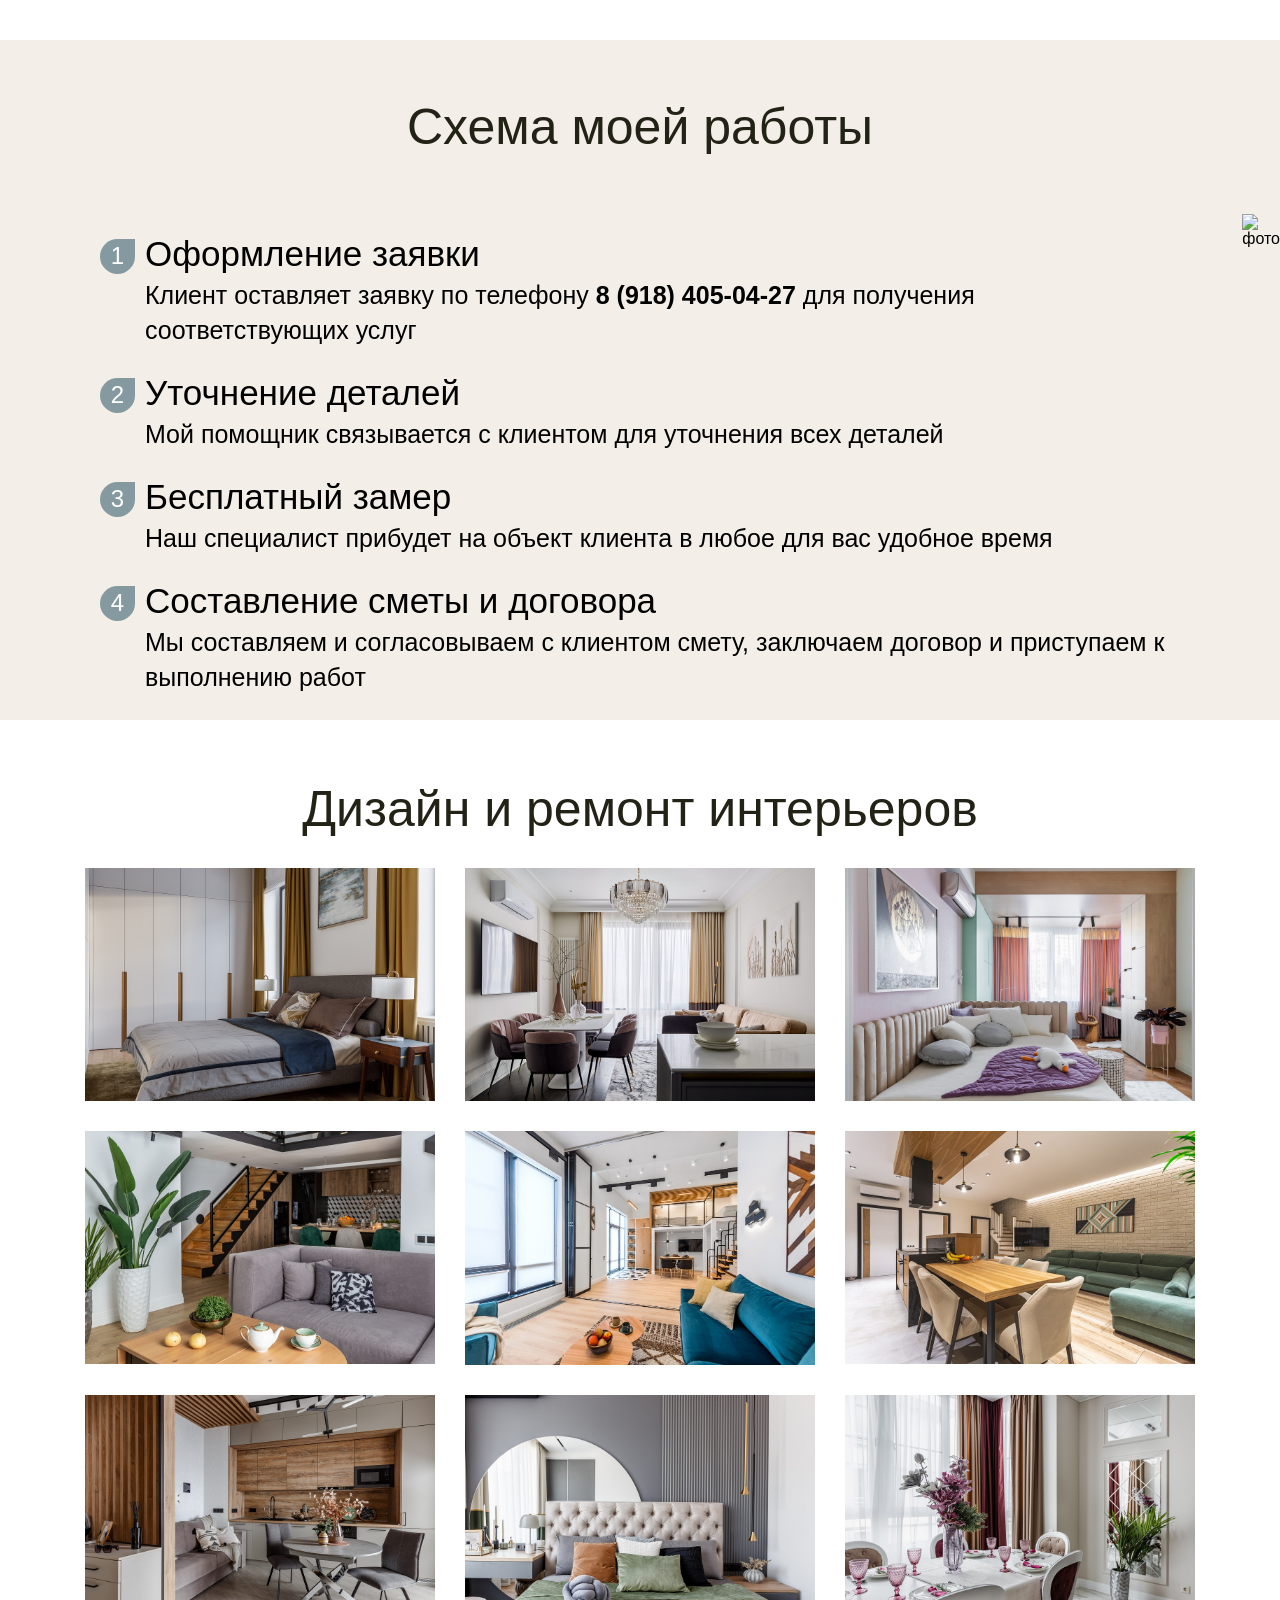
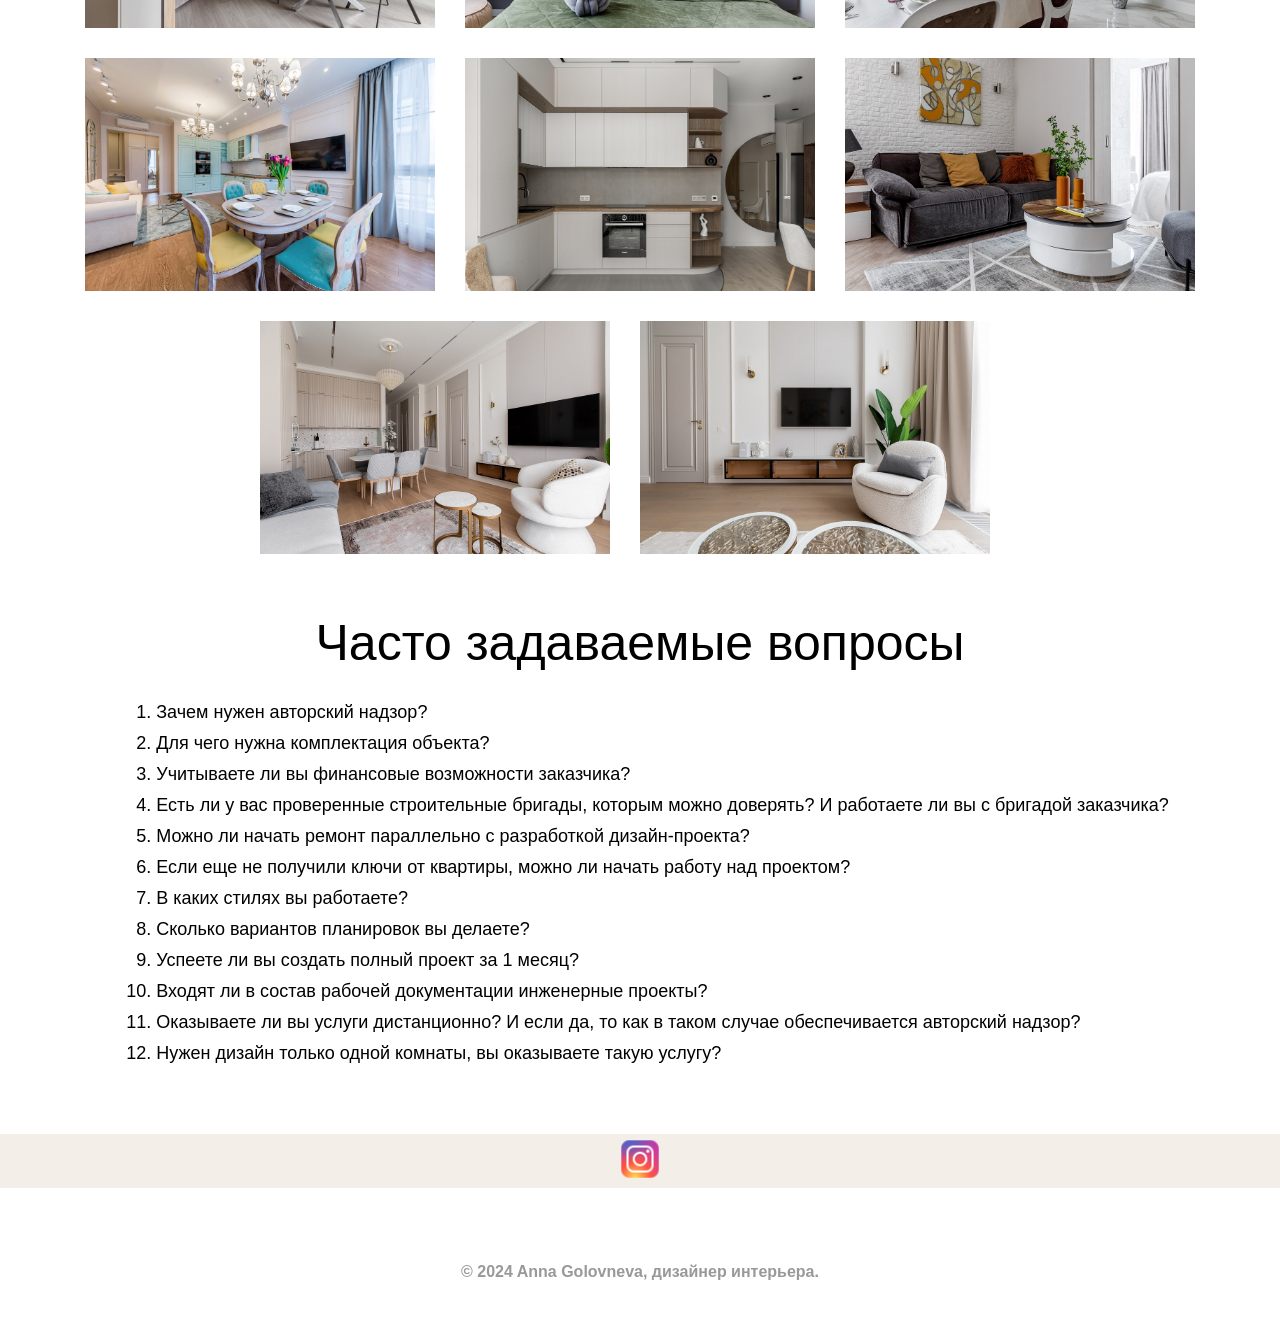
==== commit 32f45cb7: "Add files via upload" ====
--- a/index.html
+++ b/index.html
@@ -256,7 +256,7 @@
                   data-lightbox="example-set_hiHome_two"></a>
                 <a class="example-image-link" href="images/public/memfInSochiMagaz/Hihome/3.jpg"
                   data-lightbox="example-set_hiHome_two"></a>
-                <a class="example-image-link" href="images/public/memfInSochiMagaz//HiHome/4.jpg"
+                <a class="example-image-link" href="images/public/memfInSochiMagaz/HiHome/4.jpg"
                   data-lightbox="example-set_hiHome_two"></a>
               </div>
               <div class="internetMagaz">
--- a/css/style.css
+++ b/css/style.css
@@ -369,6 +369,10 @@
   background-image: url("../png/houzz.png");
 }
 
+.button-magaz-interiors {
+  background-image: url("../png/interiors.png");
+}
+
 .card {
   box-sizing: border-box;
   margin: 0 auto;
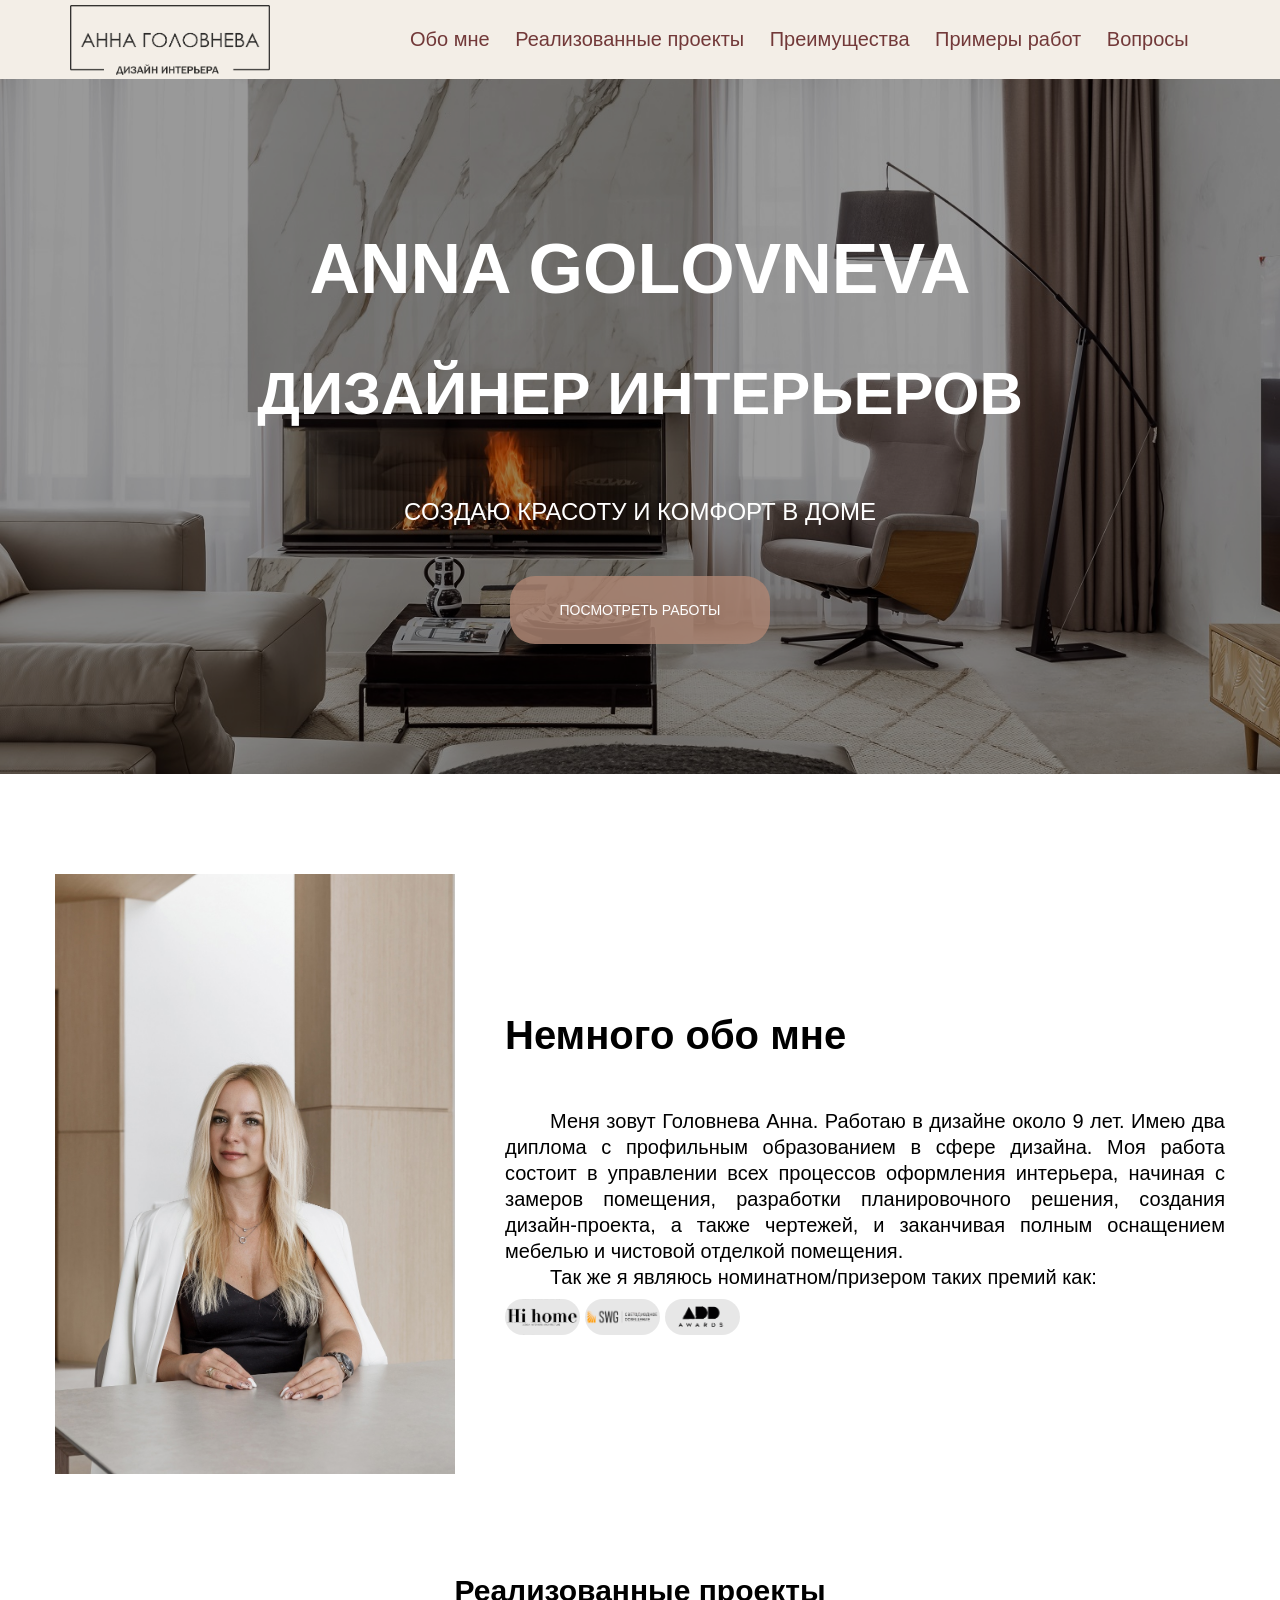
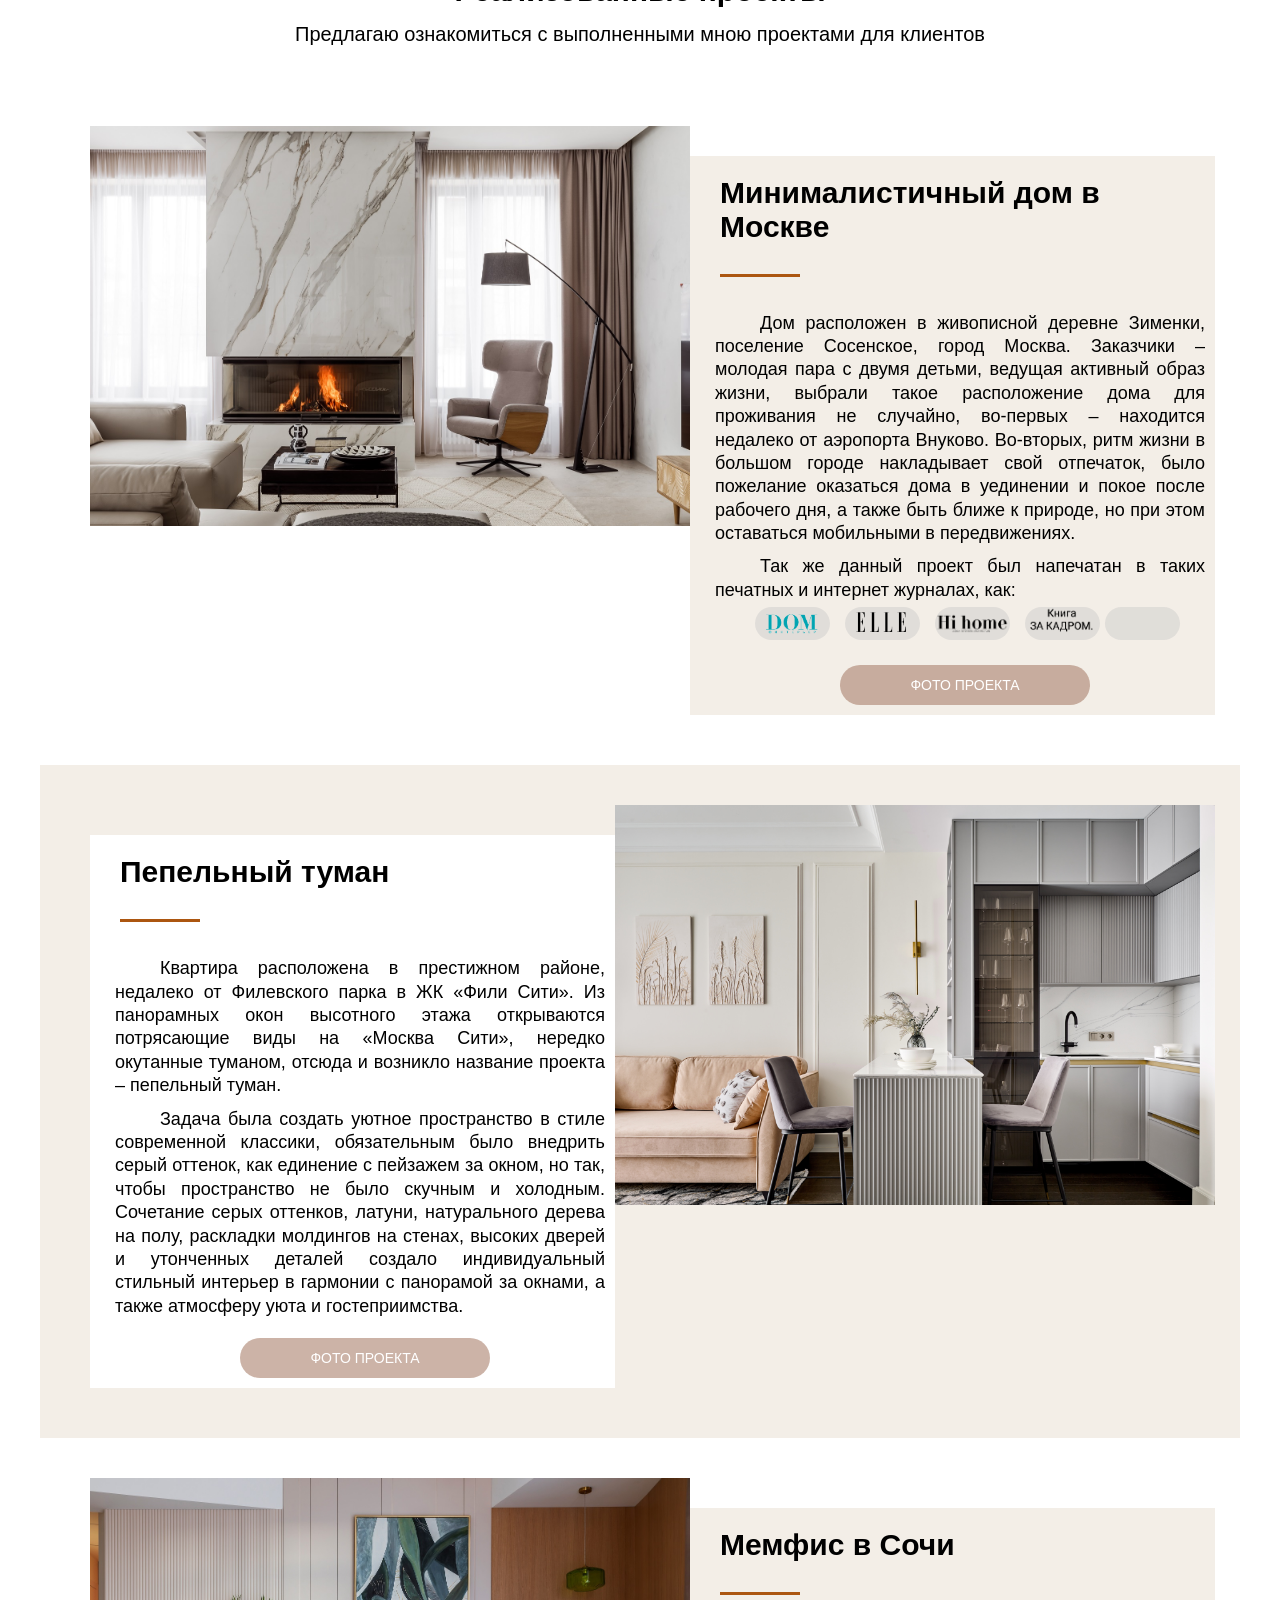
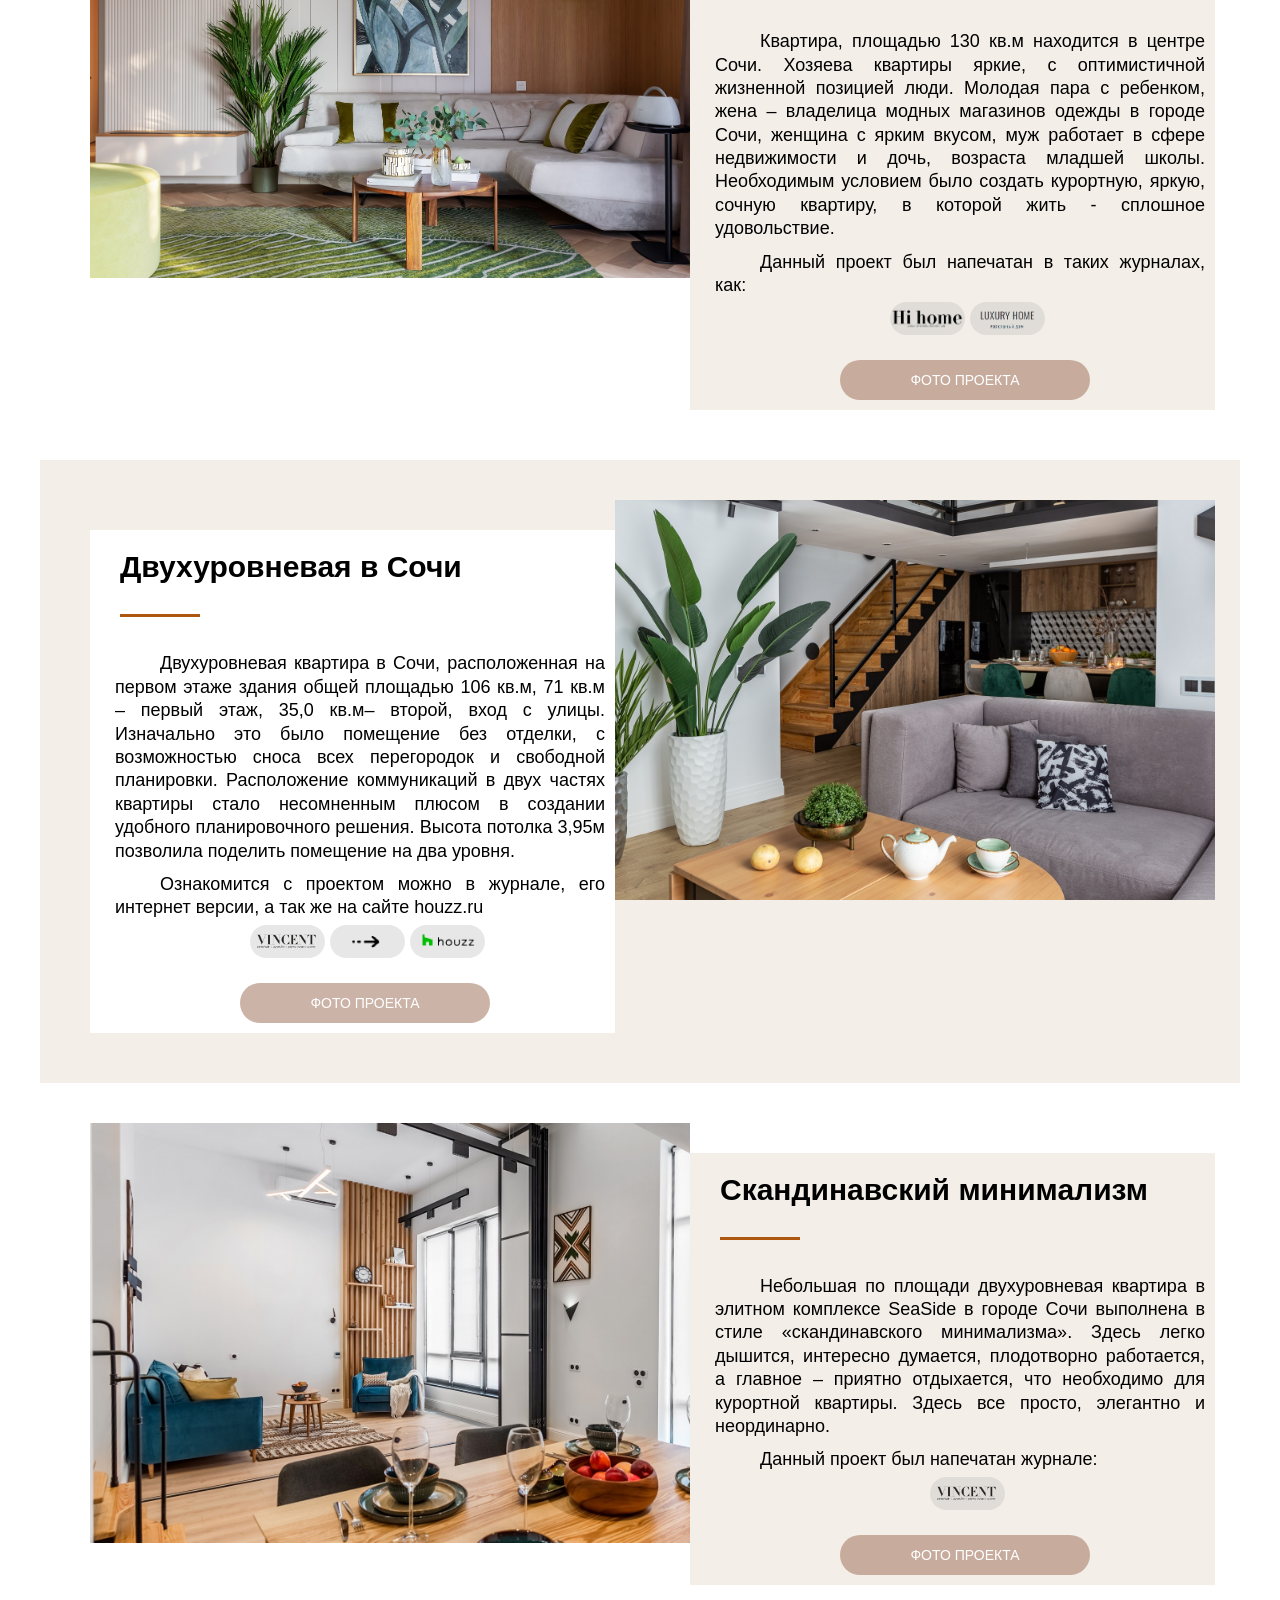
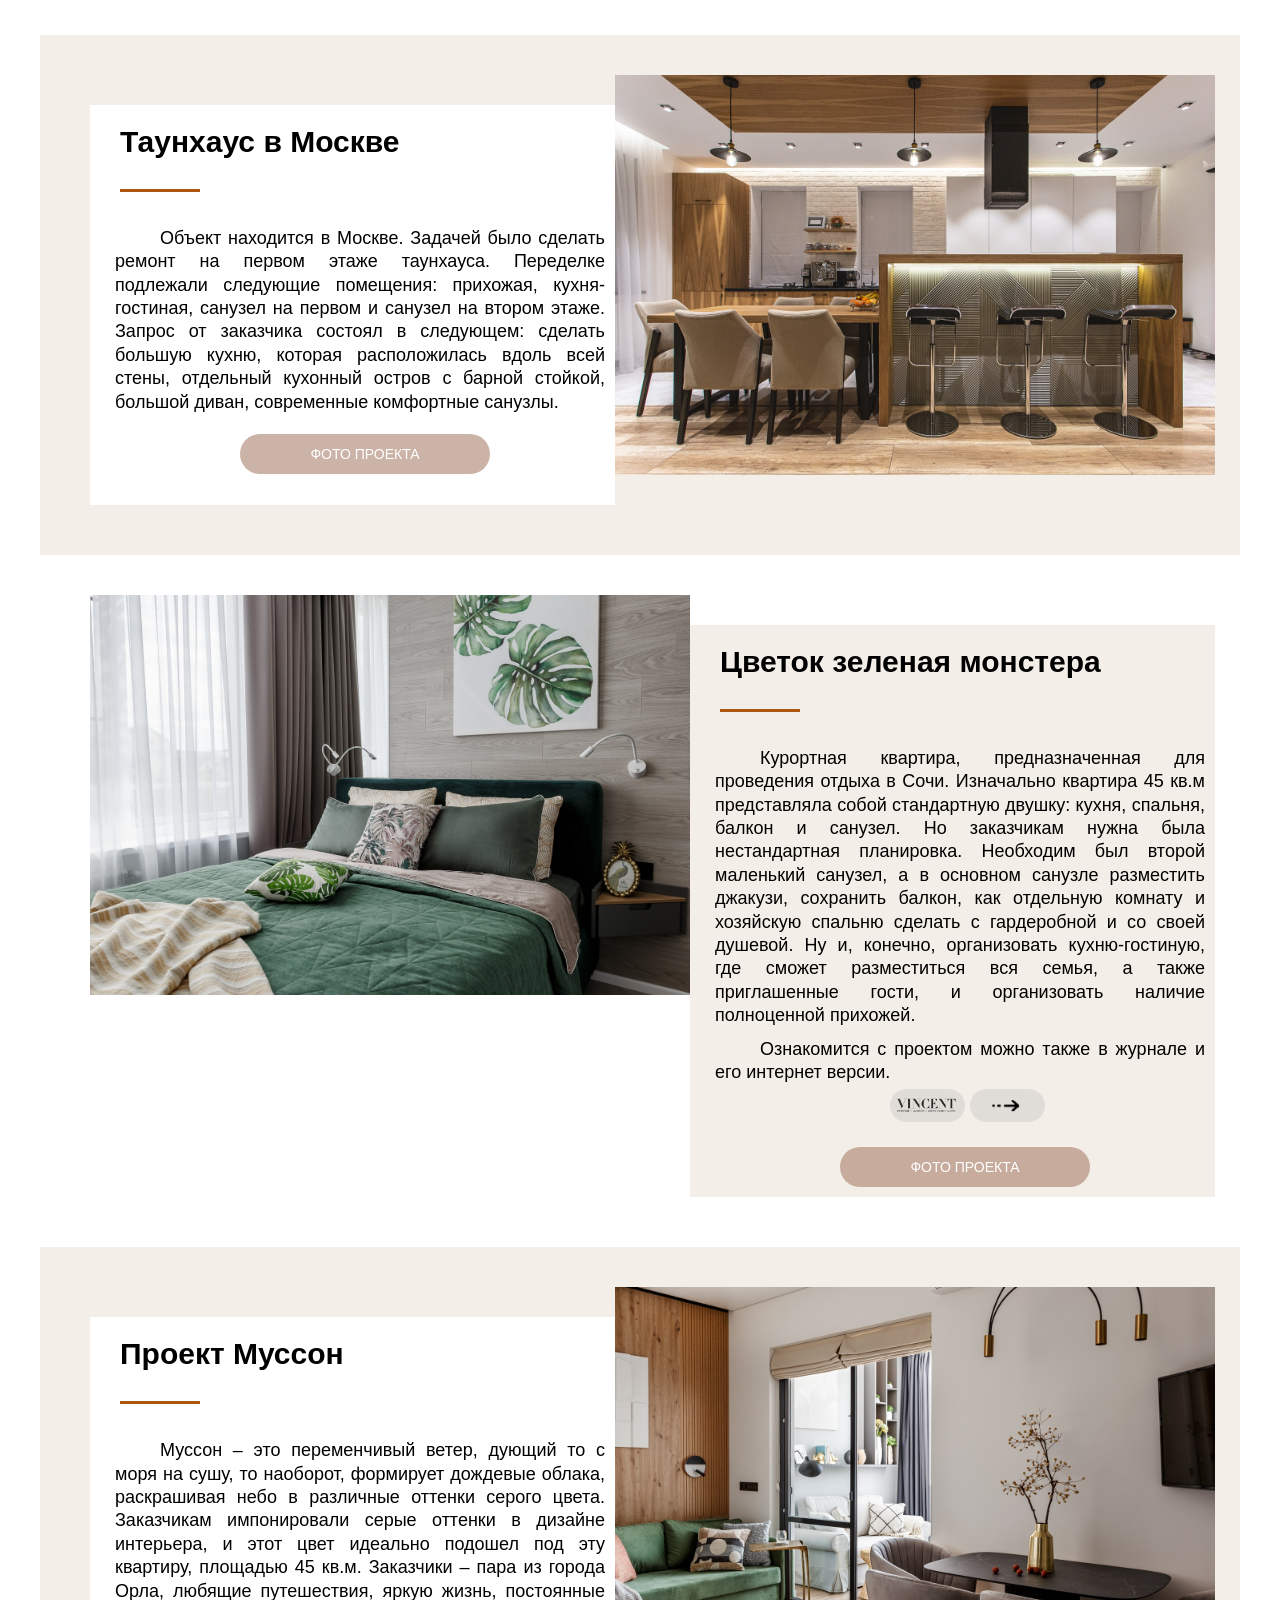
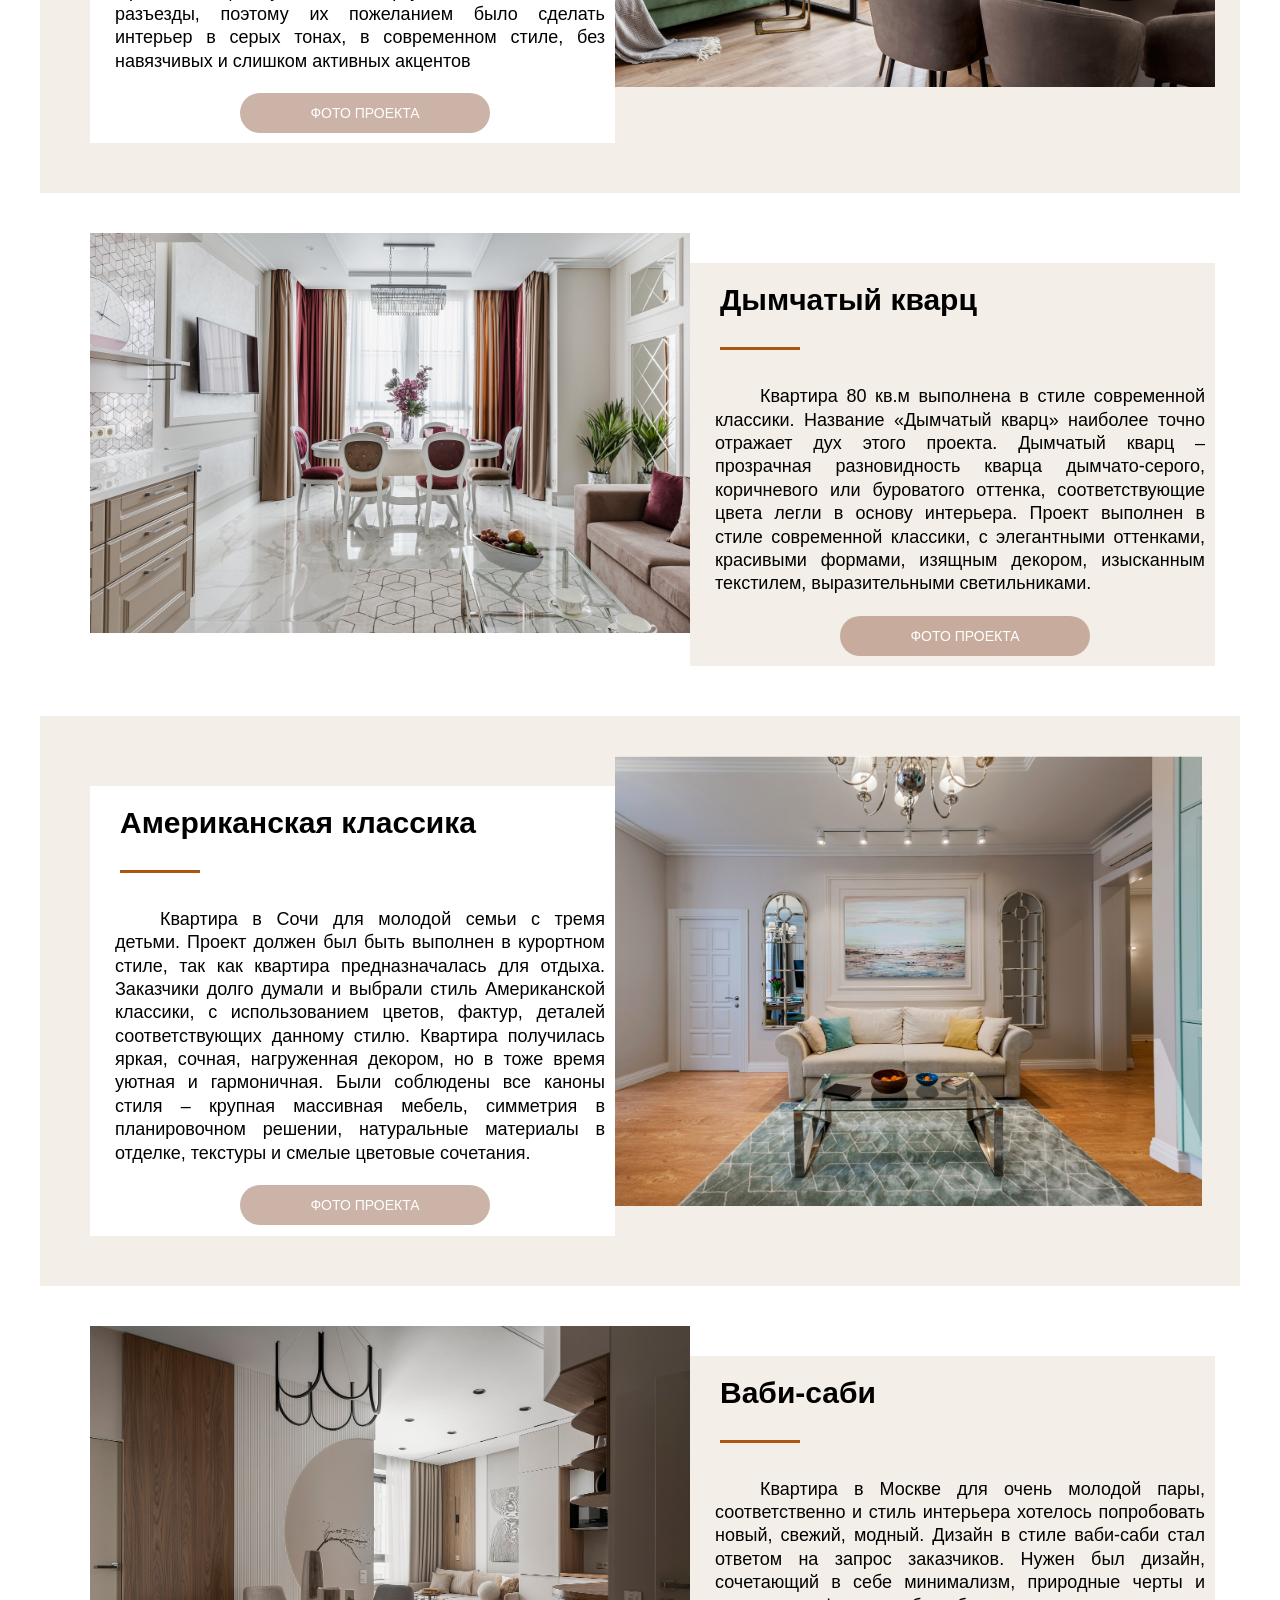
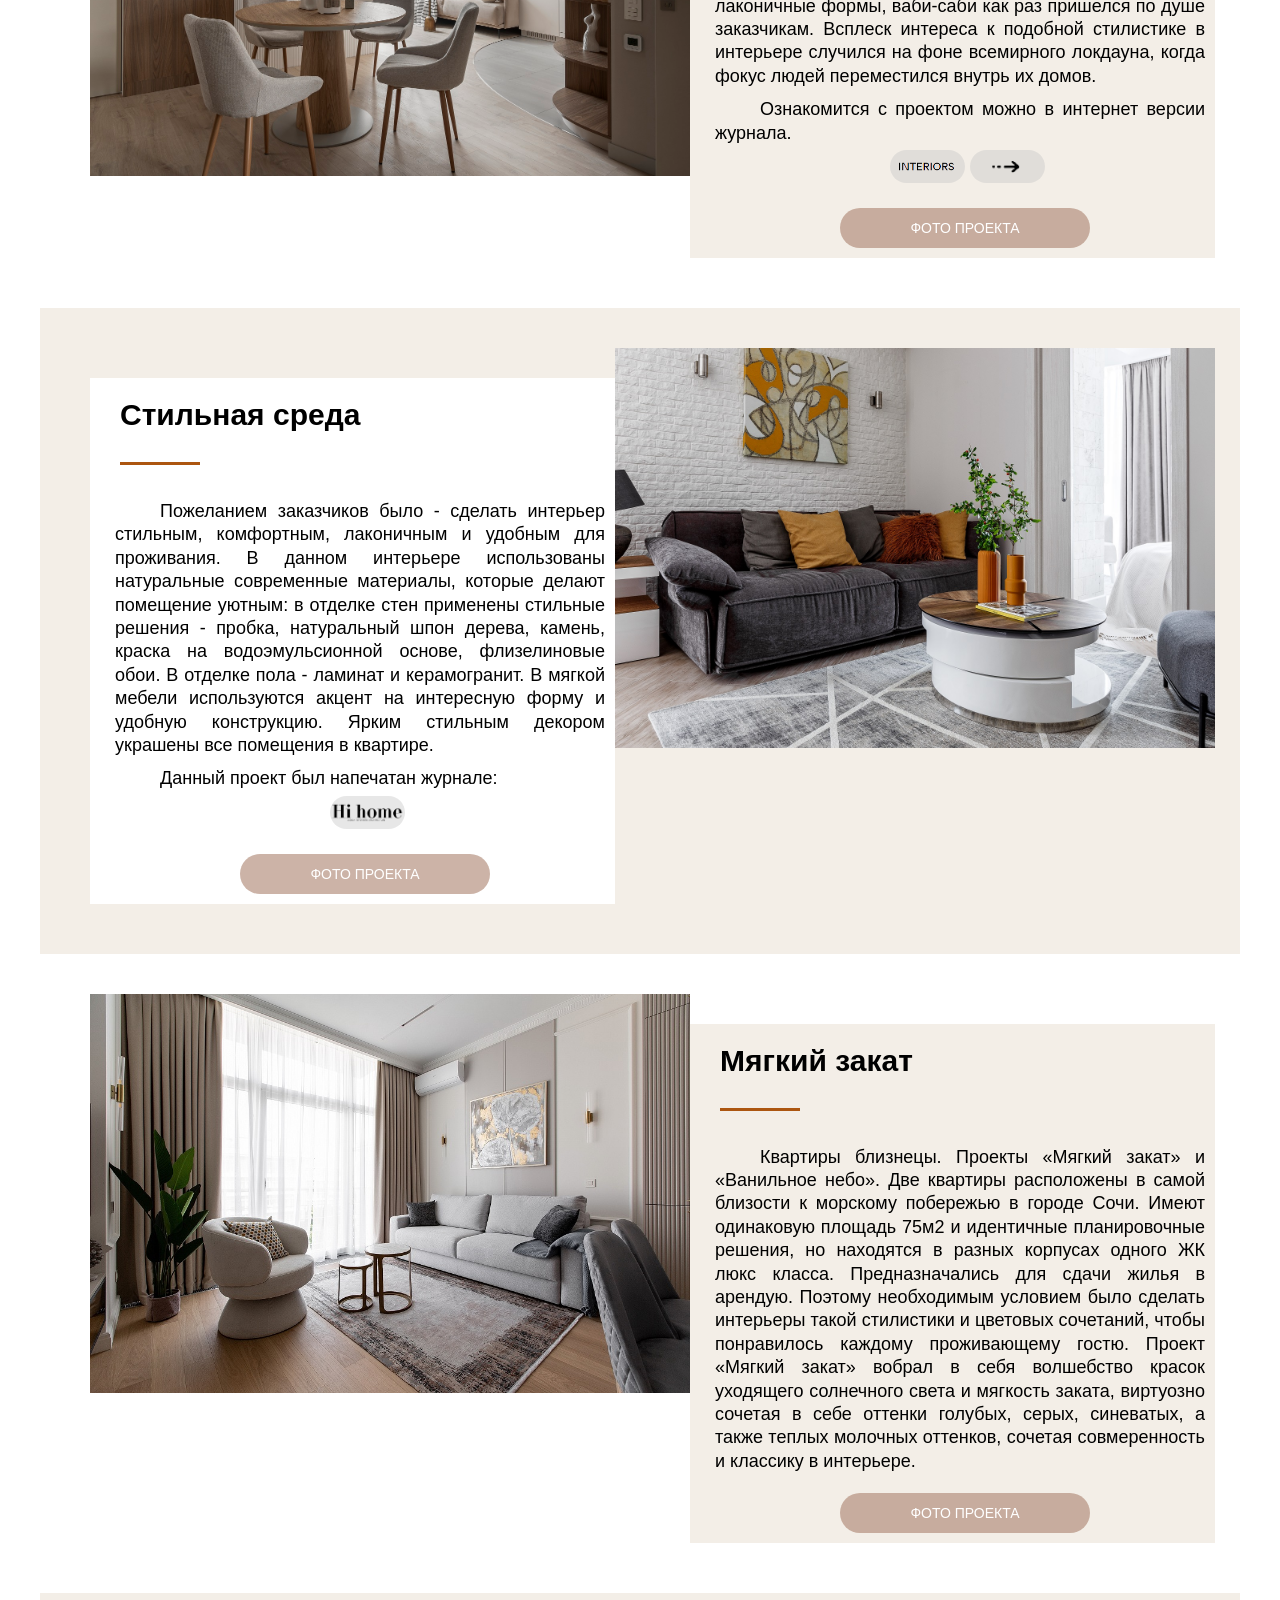
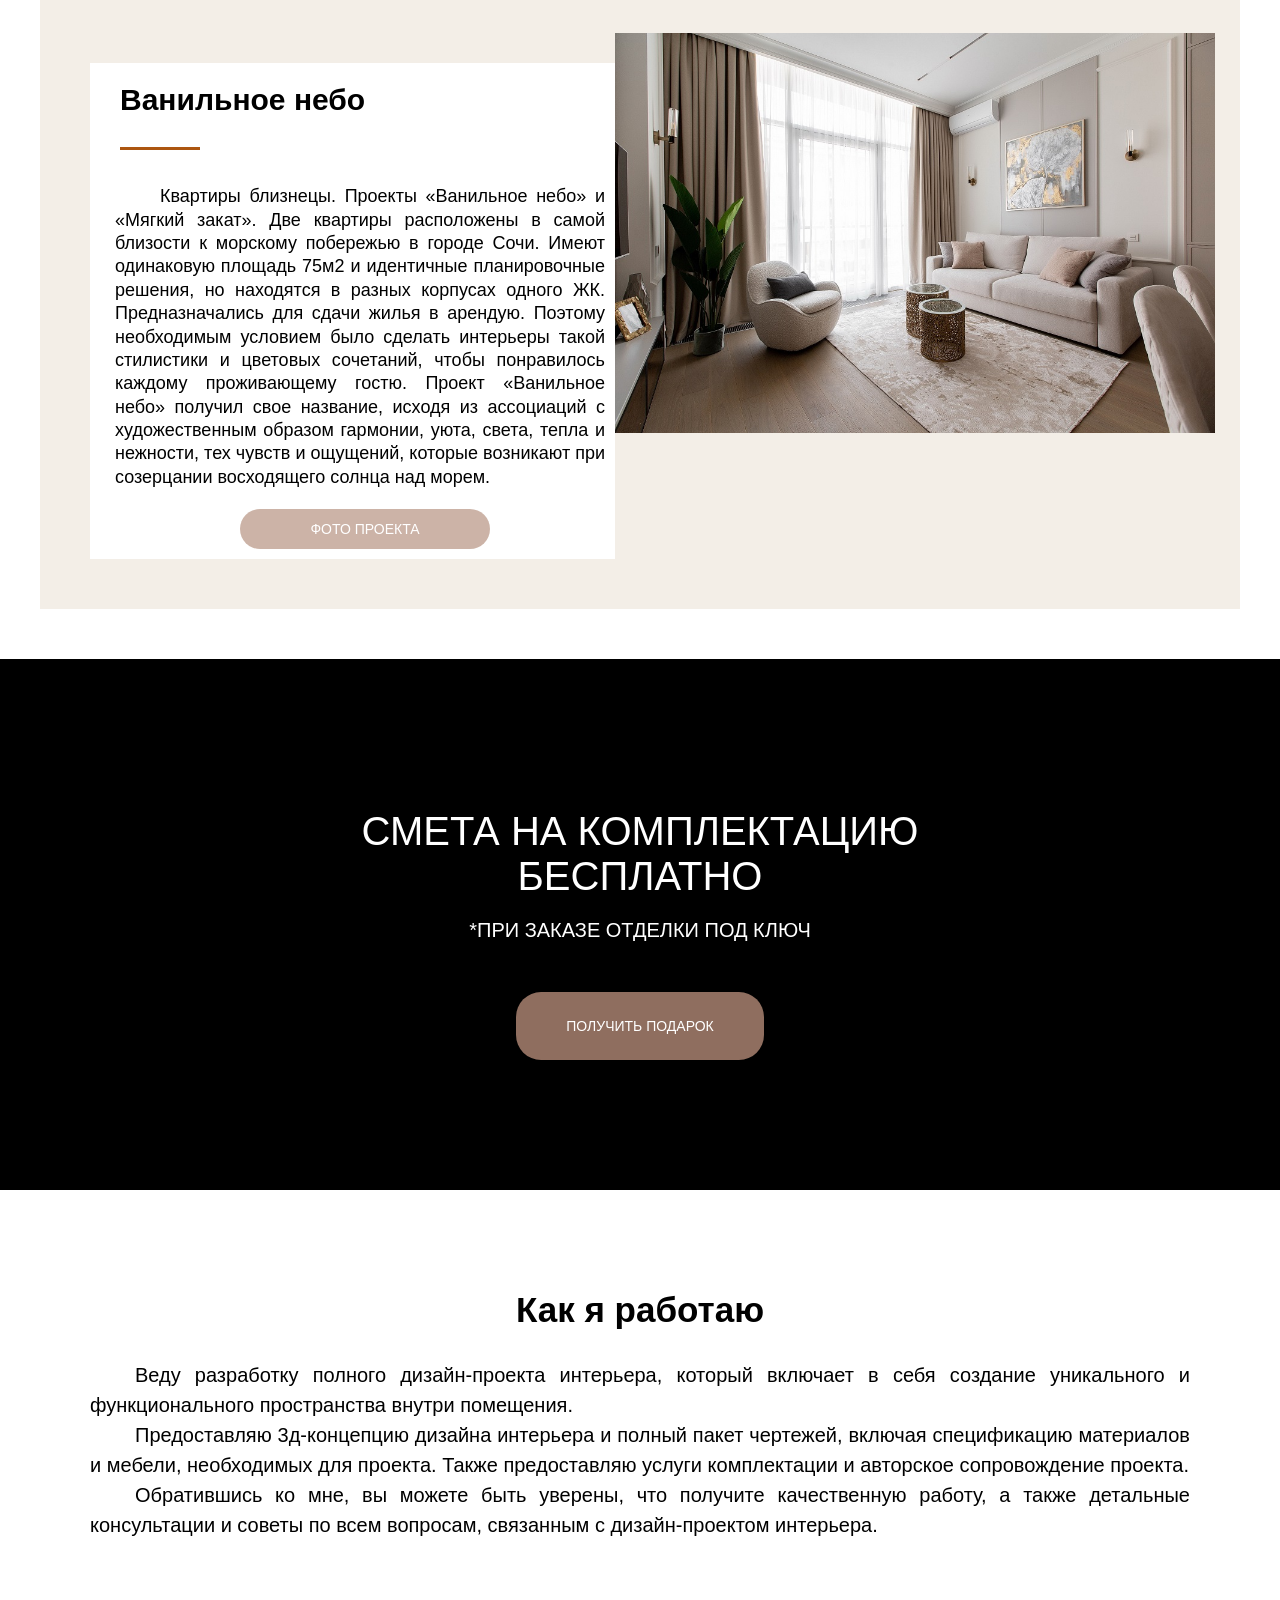
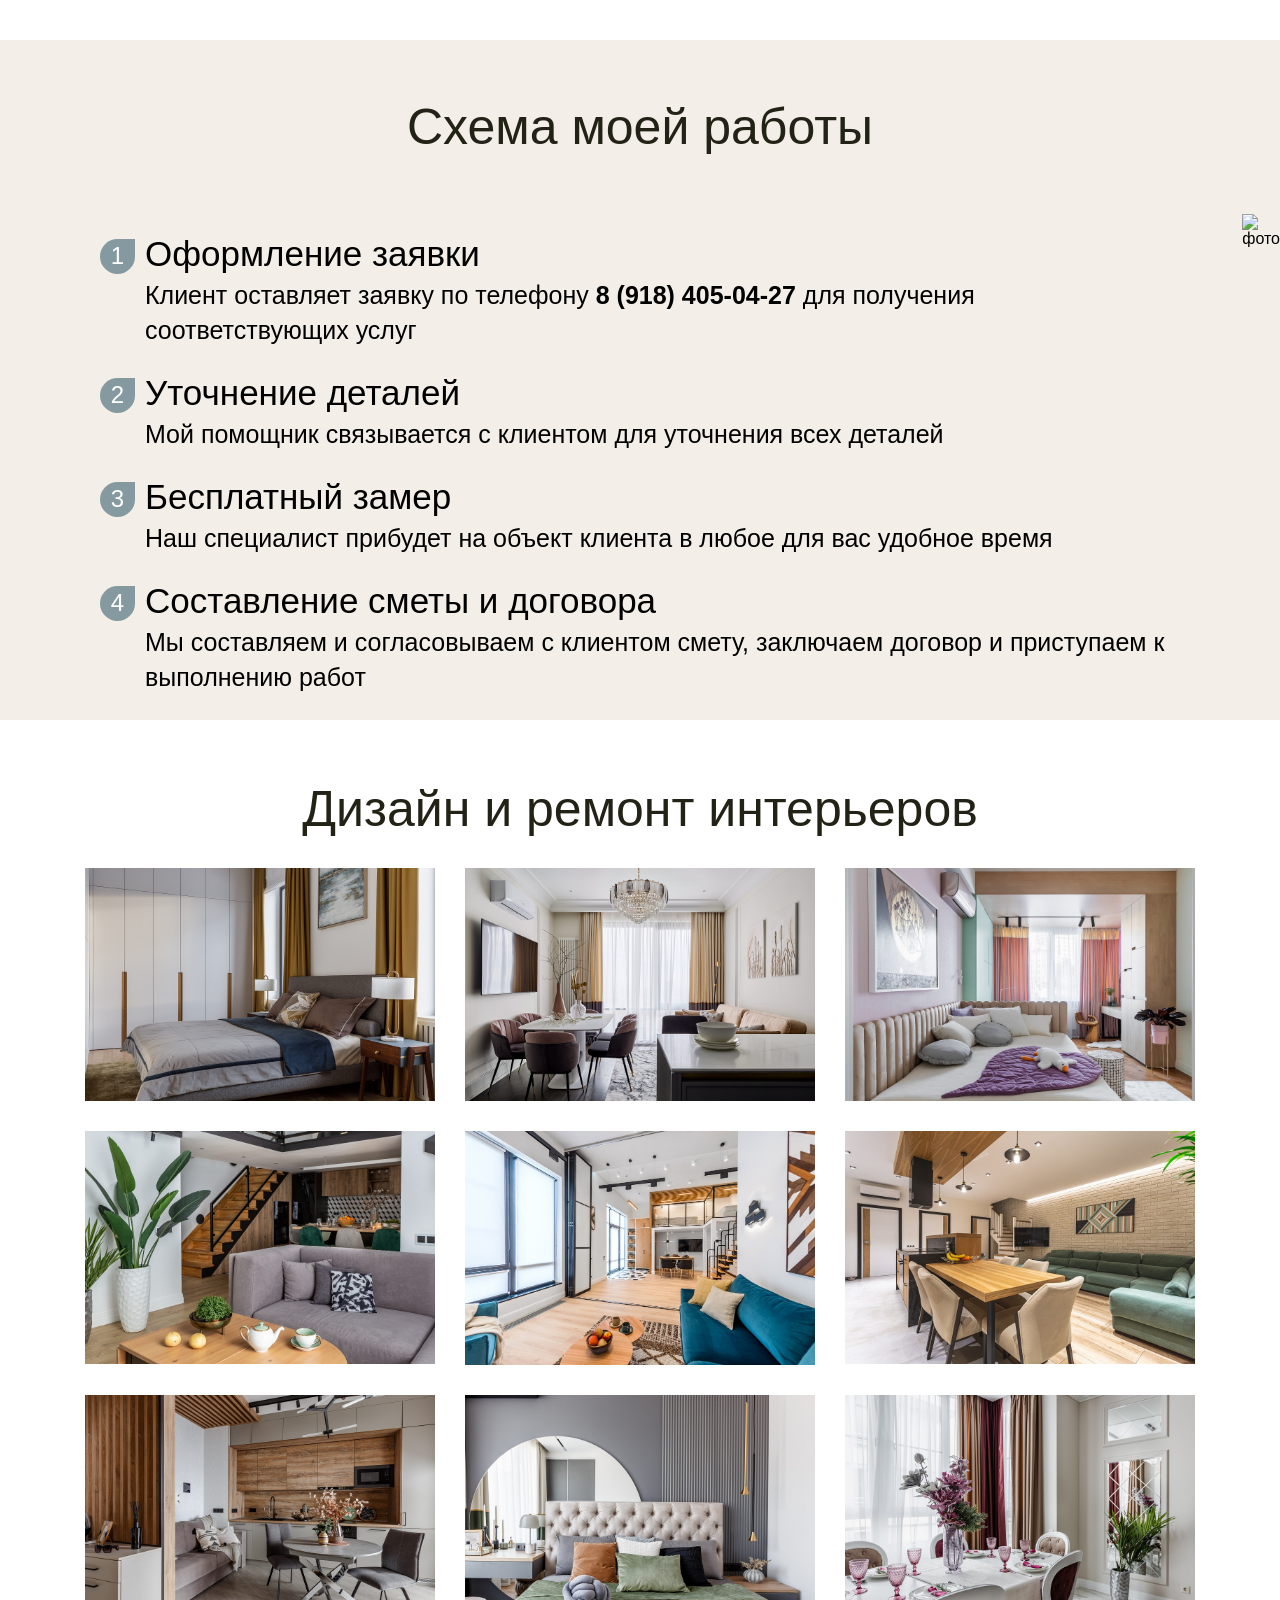
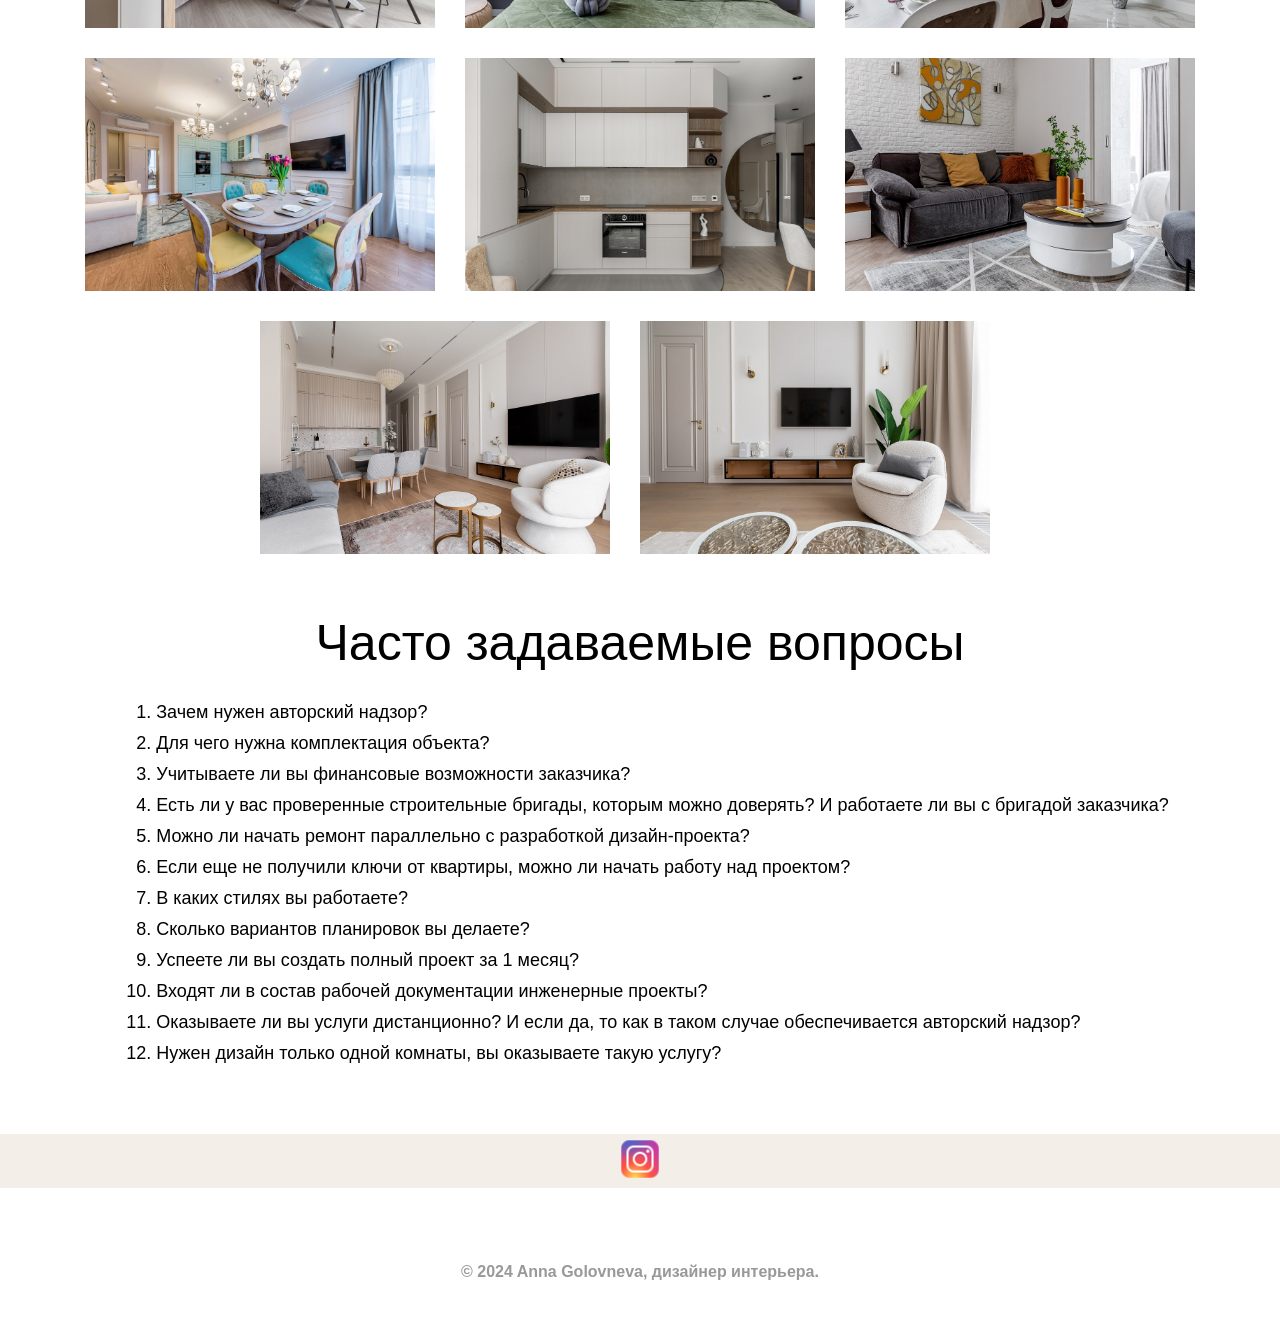
==== commit 98382c81: "Add files via upload" ====
--- a/index.html
+++ b/index.html
@@ -153,7 +153,7 @@
               было
               пожелание оказаться дома в уединении и покое после рабочего дня, а также быть ближе к природе, но при этом
               оставаться мобильными в передвижениях.</p>
-            <p class="post-text-paragraph">Так же данный проект был напечатан в таких журналах, как:</p>
+            <p class="post-text-paragraph">Так же данный проект был напечатан в таких печатных и интернет журналах, как:</p>
 
             <div class="magazin">
               <div class="magazin_foto">
@@ -204,6 +204,11 @@
                   data-lightbox="example-set_ZaKadron_one"></a>
                 <a class="example-image-link" href="images/public/minMoscowMagaz/ZaKadron/5.jpg"
                   data-lightbox="example-set_ZaKadron_one"></a>
+              </div>
+              <div class="internetMagaz">
+                <a class="example-image-link" href="https://mydecor.ru/interior/houses/dom-300-kv-m-s-bolshim-kaminom-i-paryashei-lestnicei/"><button
+                    class="button-magaz button-magaz-mydecor"></button></a>
+
               </div>
             </div>
             <div class="foto-card"><a href="minMoscow.html"><button class="button-post">Фото проекта</button></a>
@@ -256,7 +261,7 @@
                   data-lightbox="example-set_hiHome_two"></a>
                 <a class="example-image-link" href="images/public/memfInSochiMagaz/Hihome/3.jpg"
                   data-lightbox="example-set_hiHome_two"></a>
-                <a class="example-image-link" href="images/public/memfInSochiMagaz/HiHome/4.jpg"
+                  <a class="example-image-link" href="images/public/memfInSochiMagaz/Hihome/4.jpg"
                   data-lightbox="example-set_hiHome_two"></a>
               </div>
               <div class="internetMagaz">
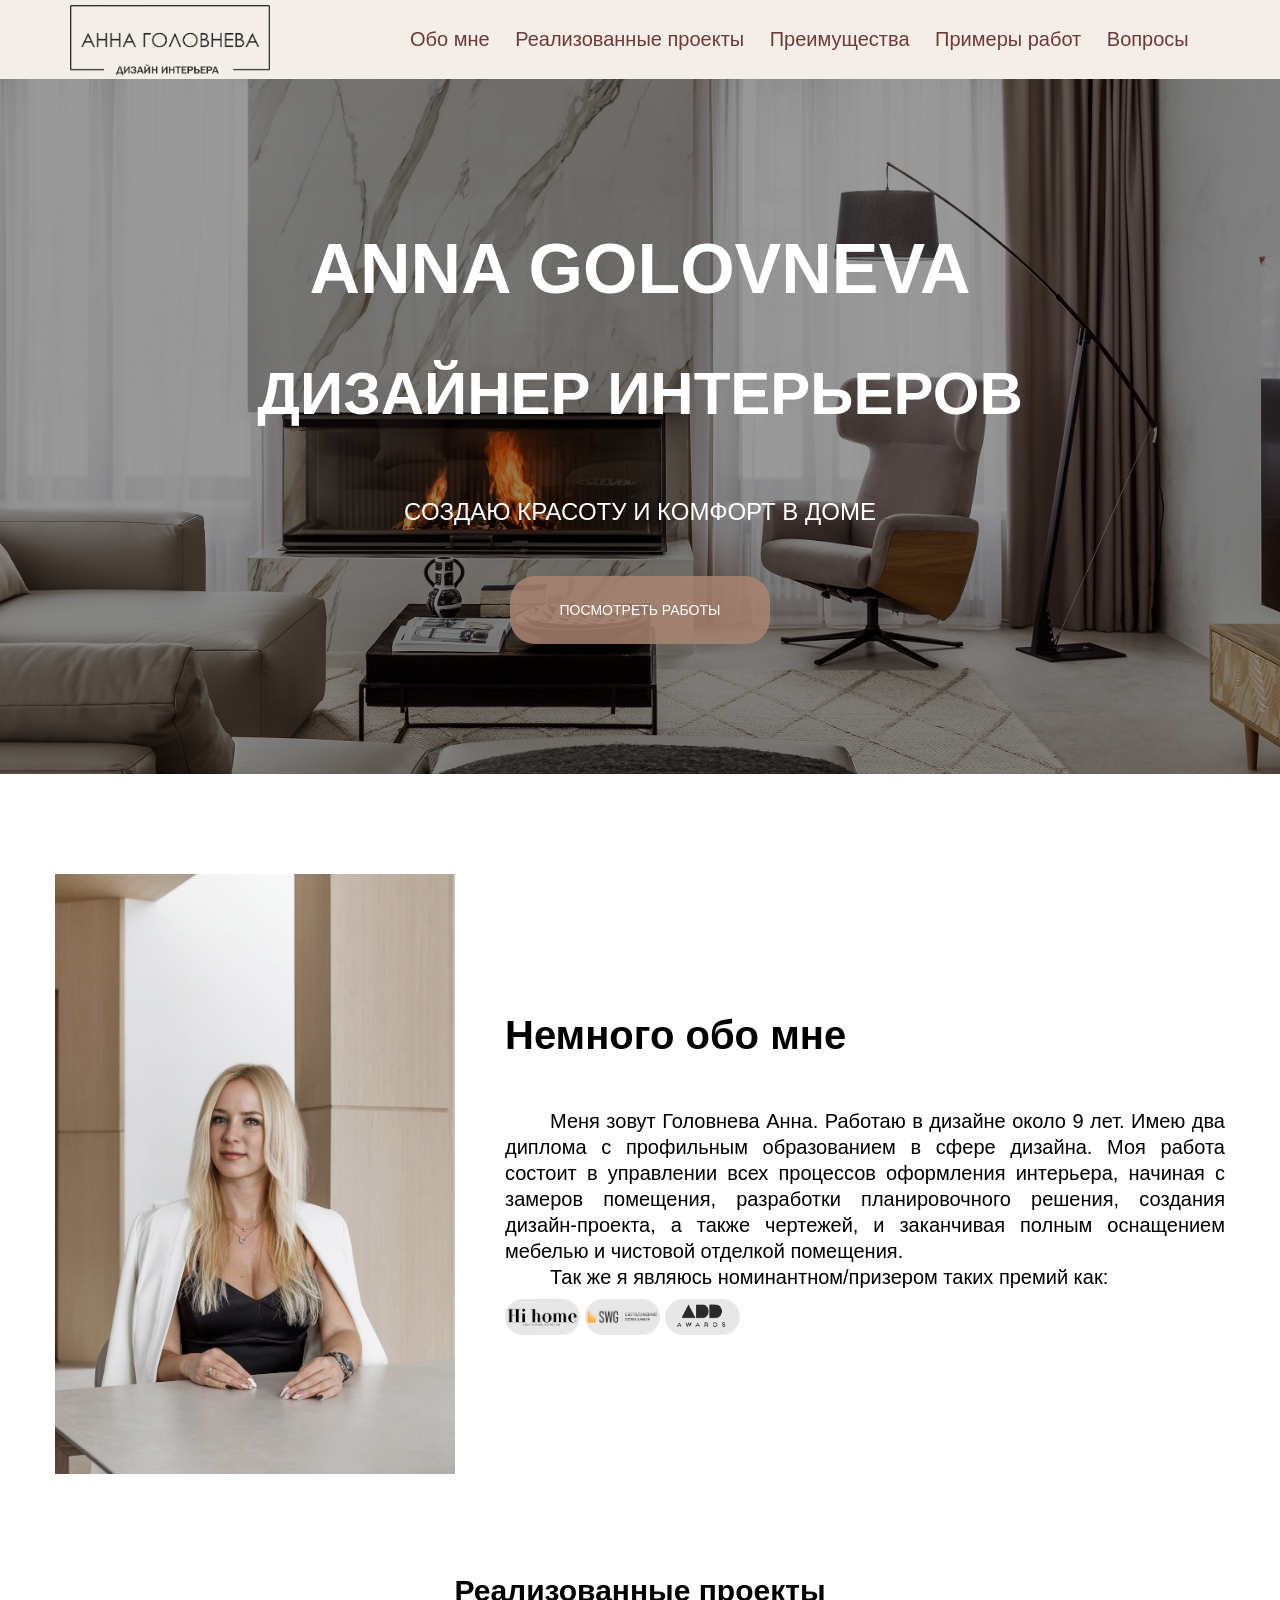
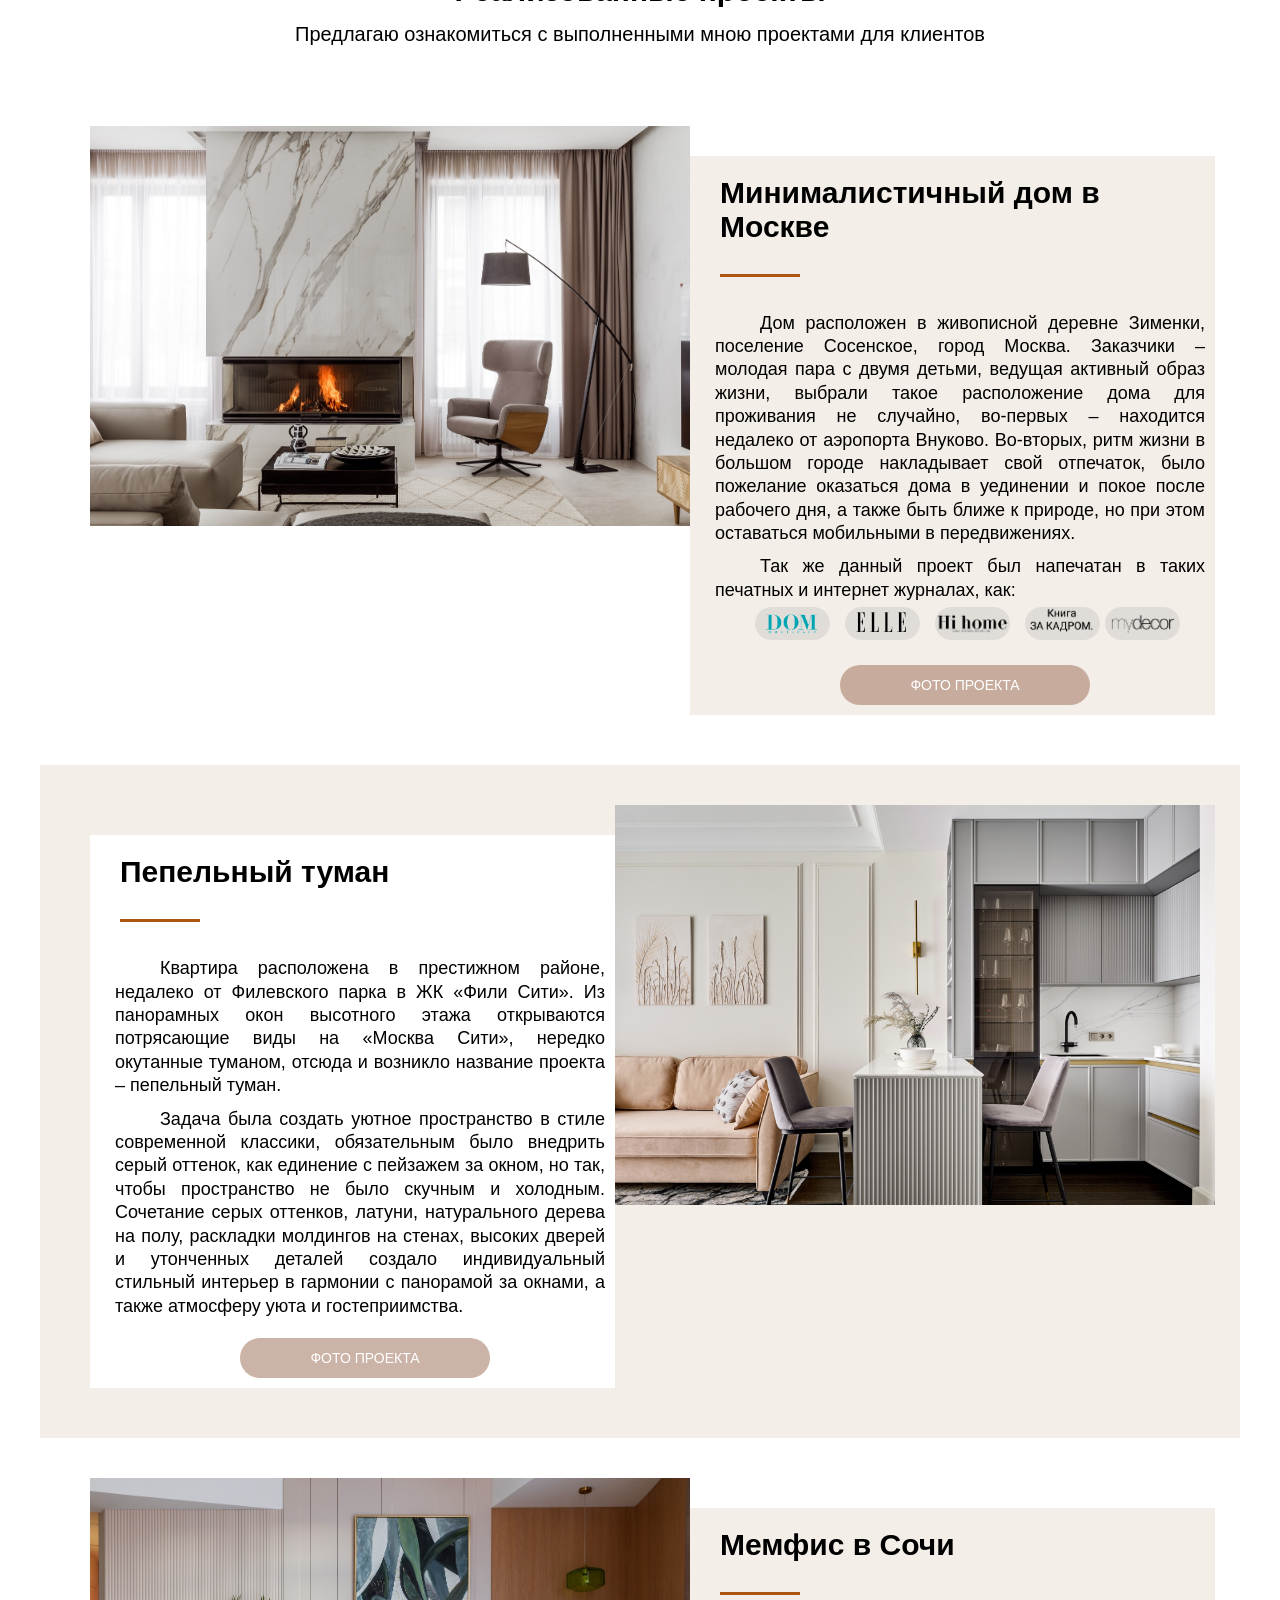
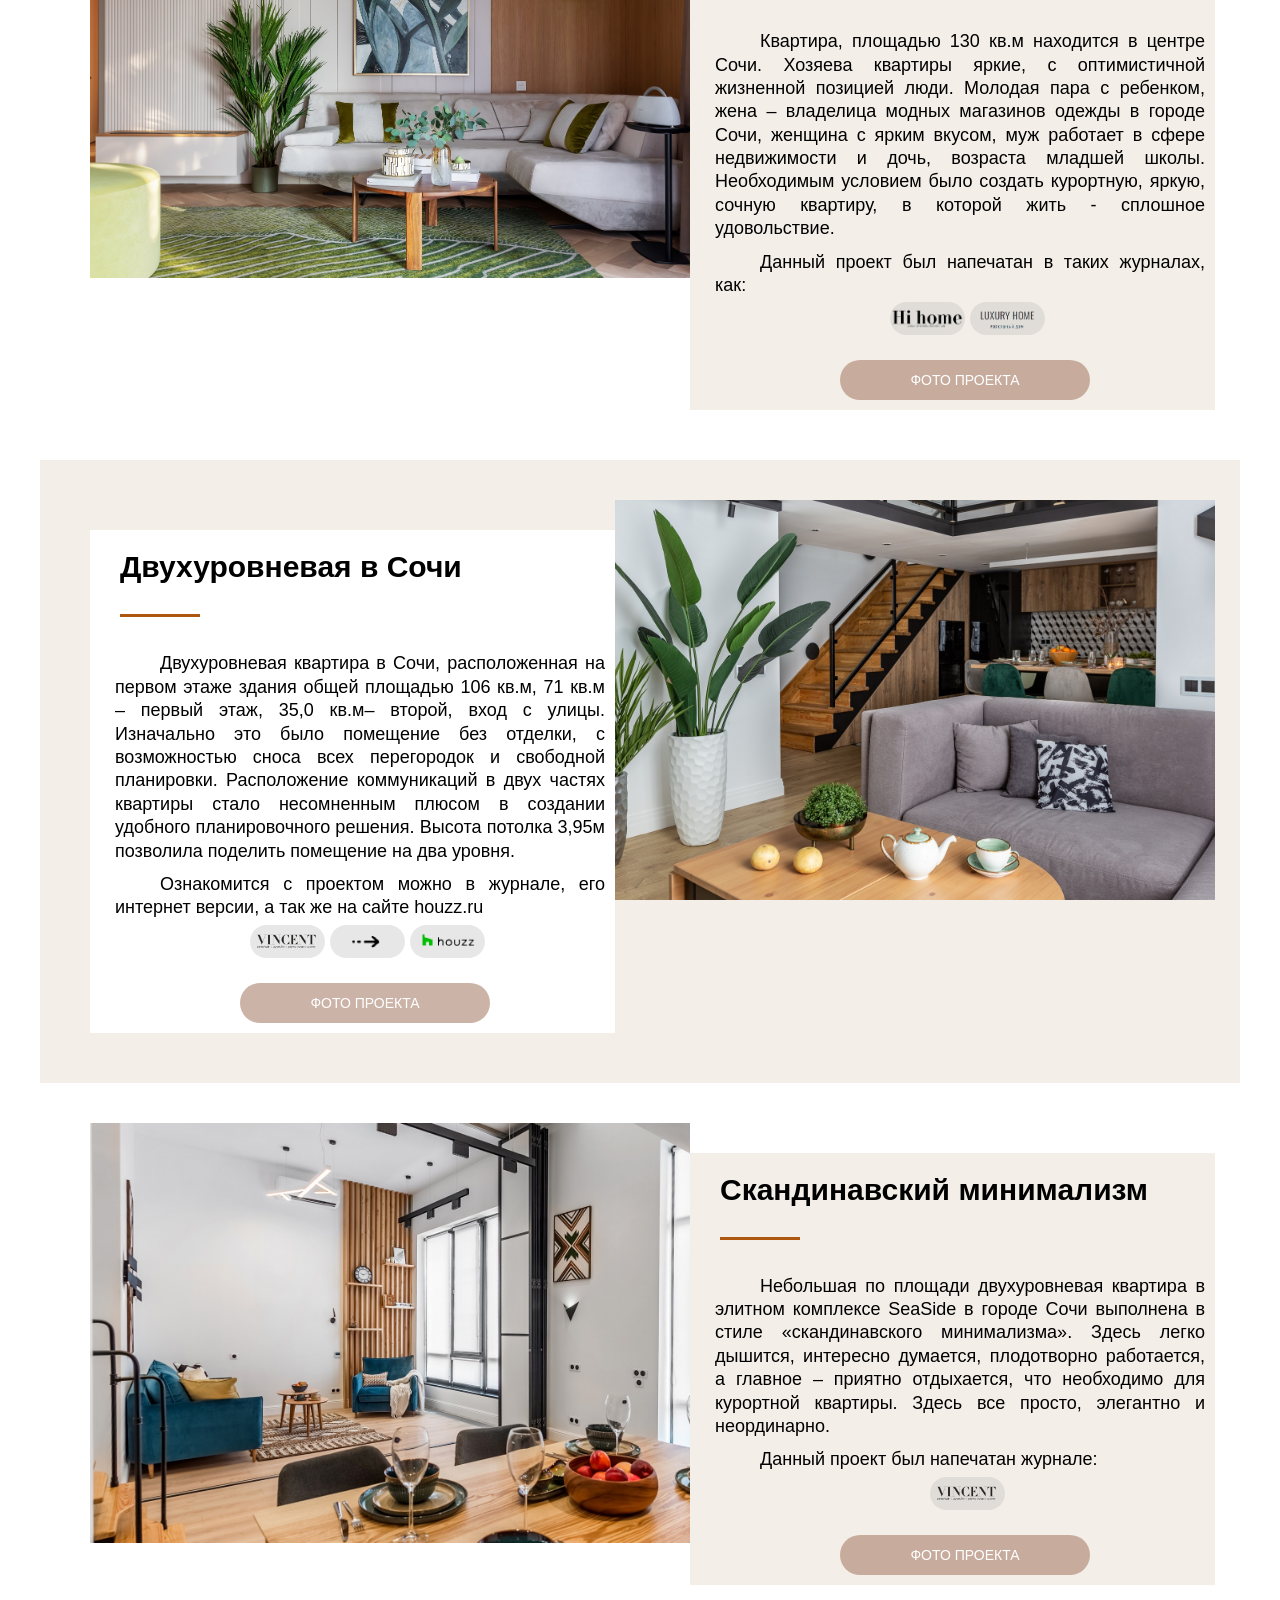
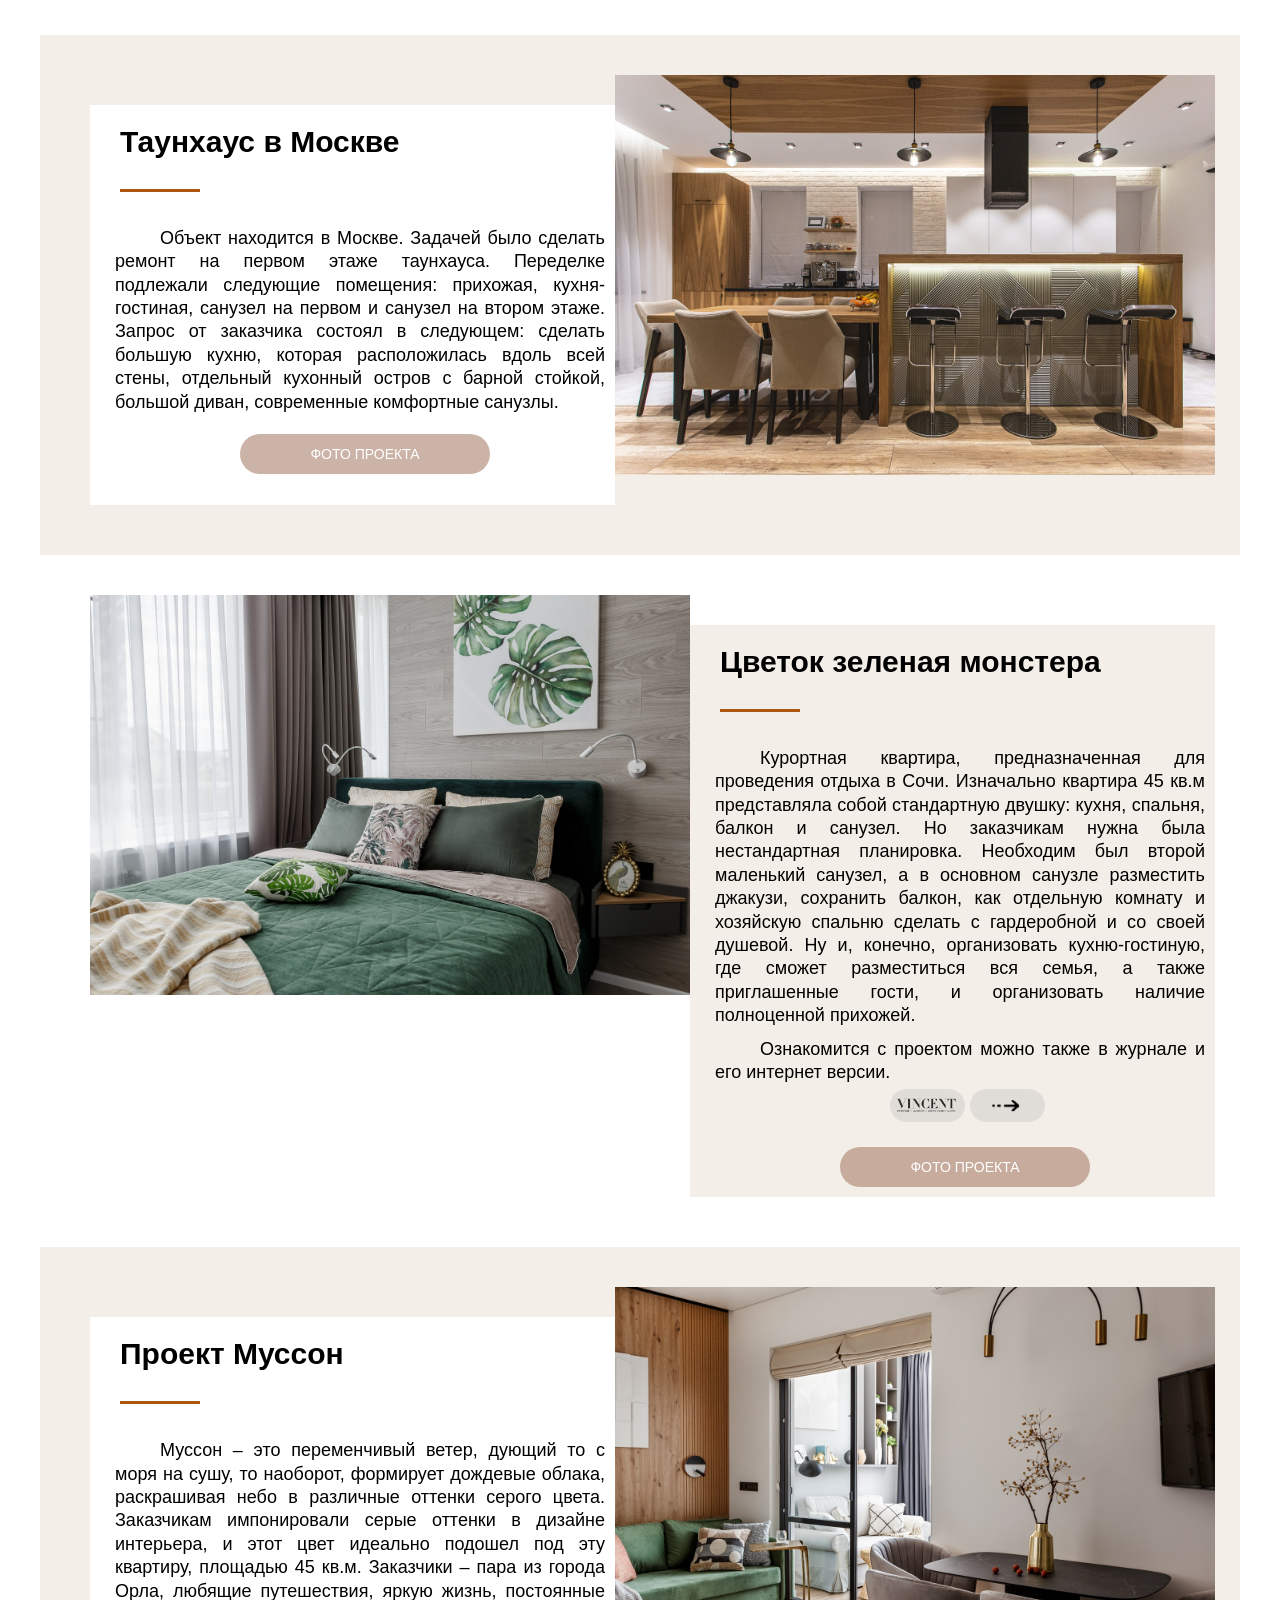
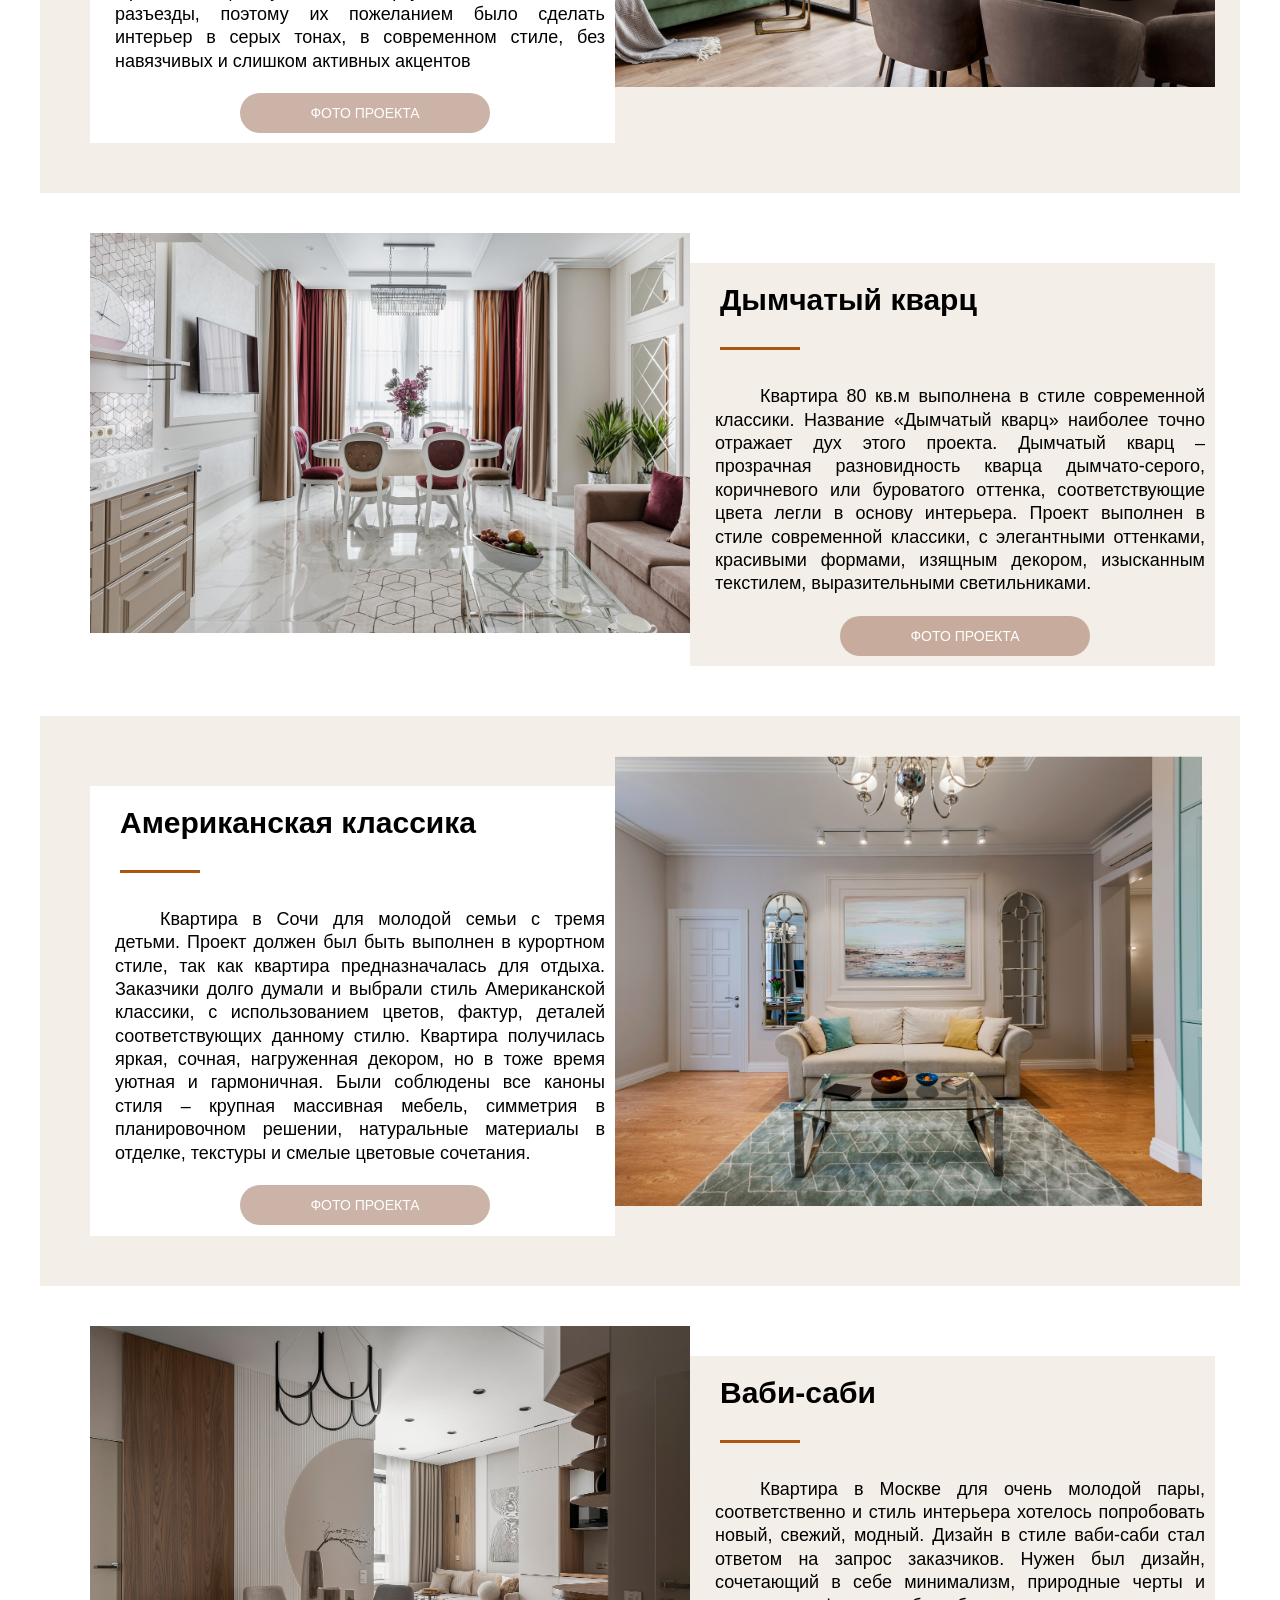
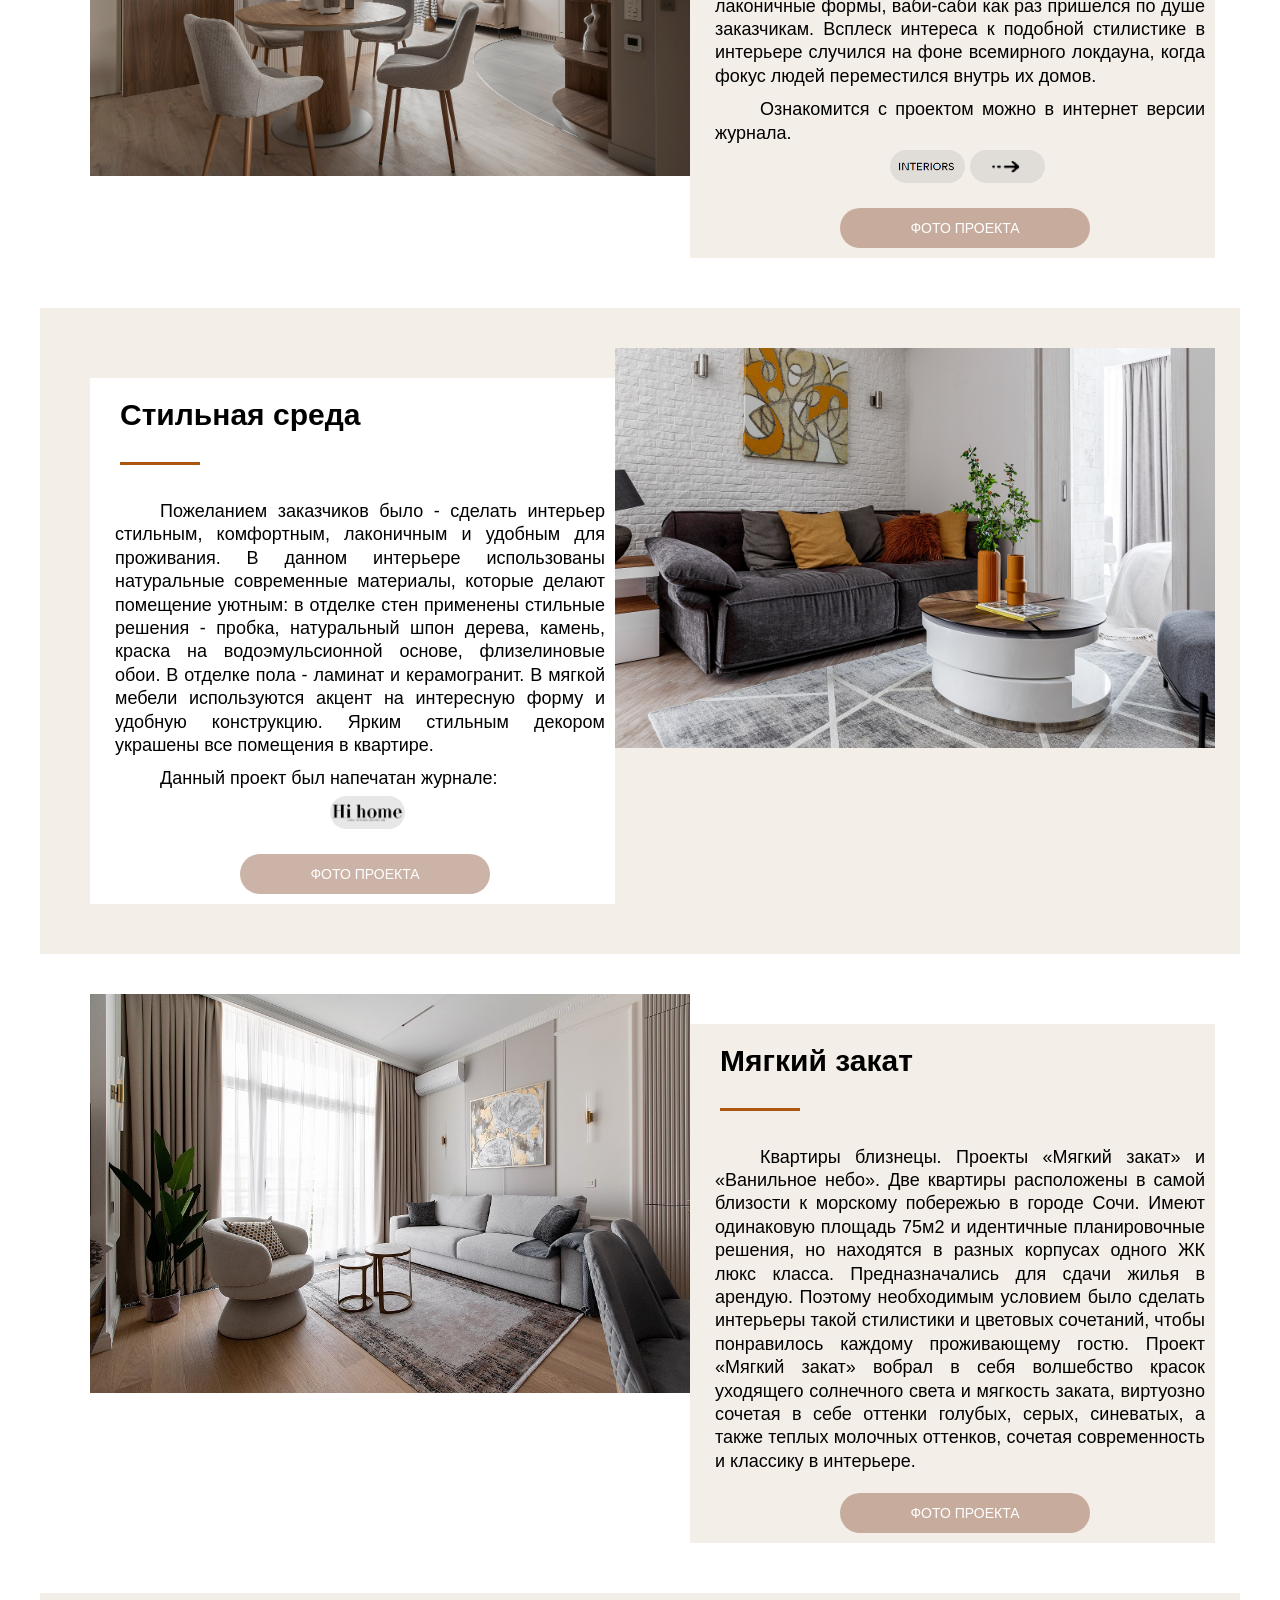
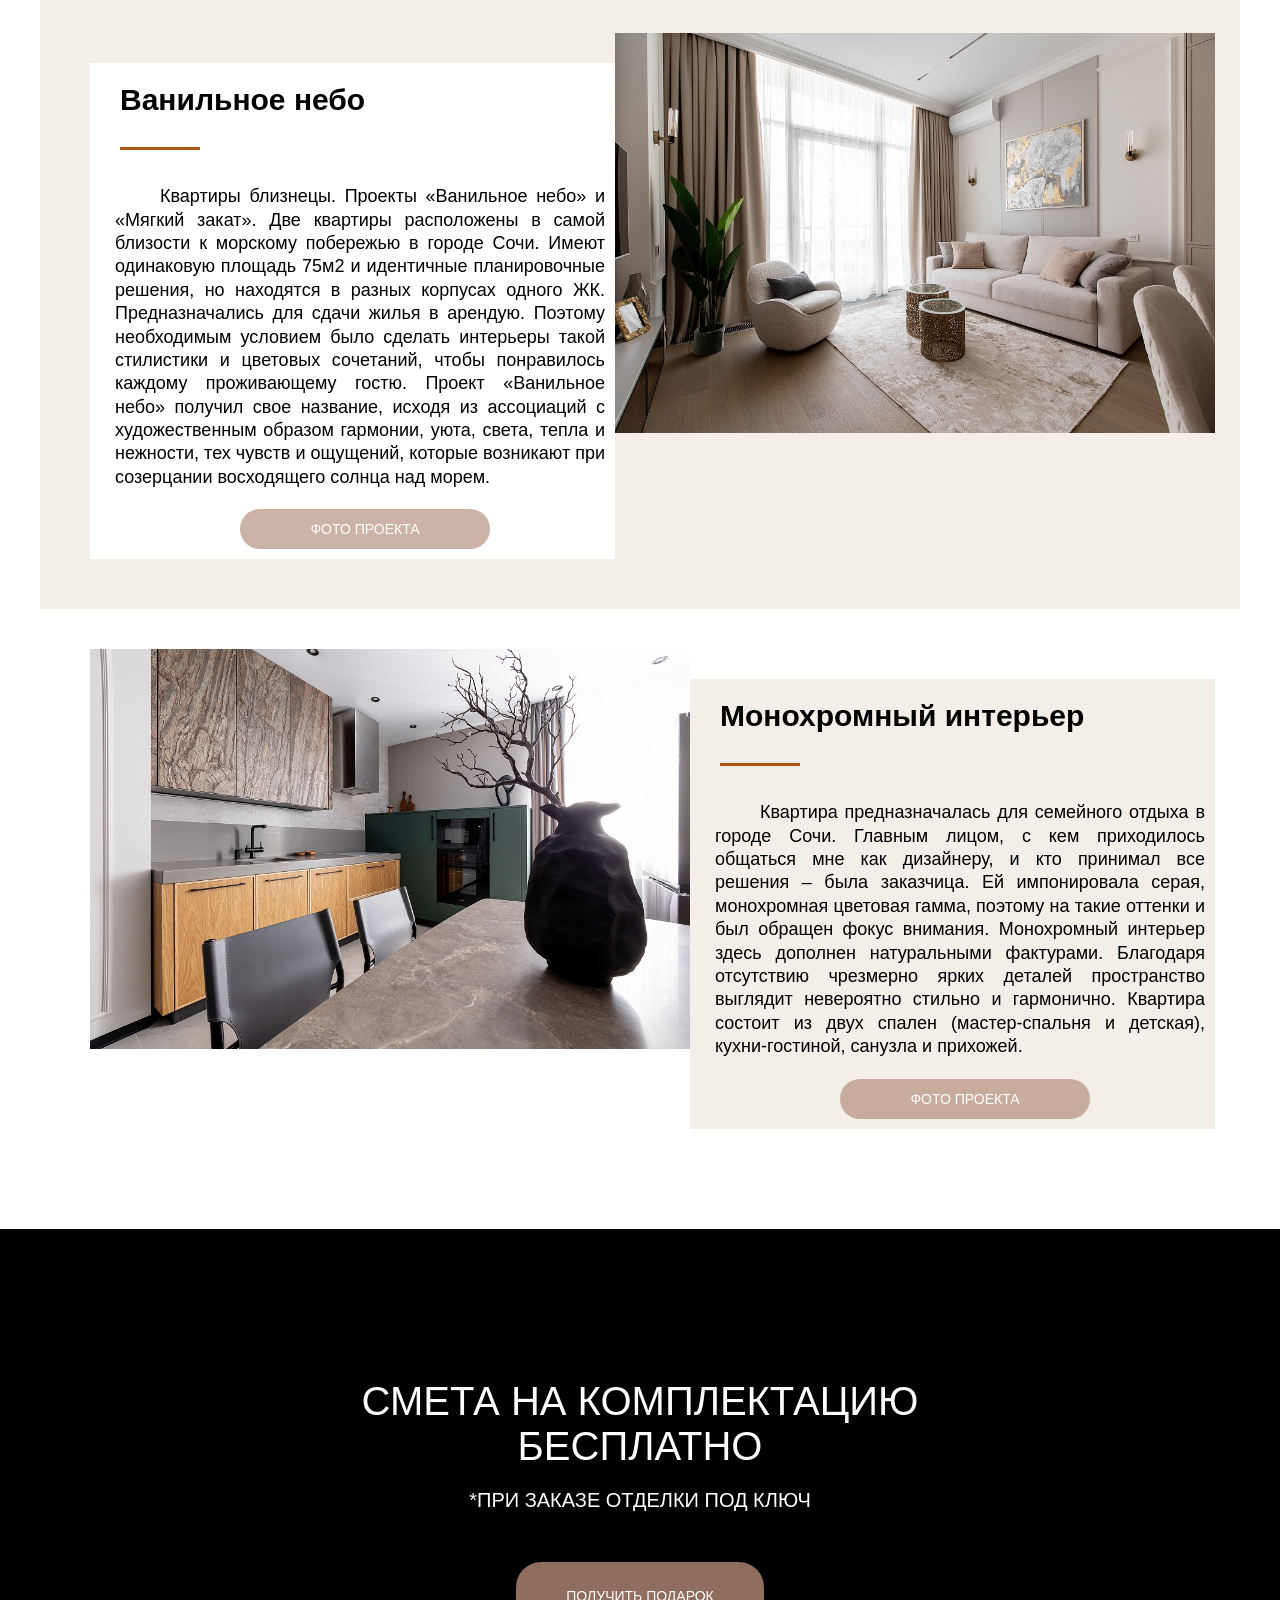
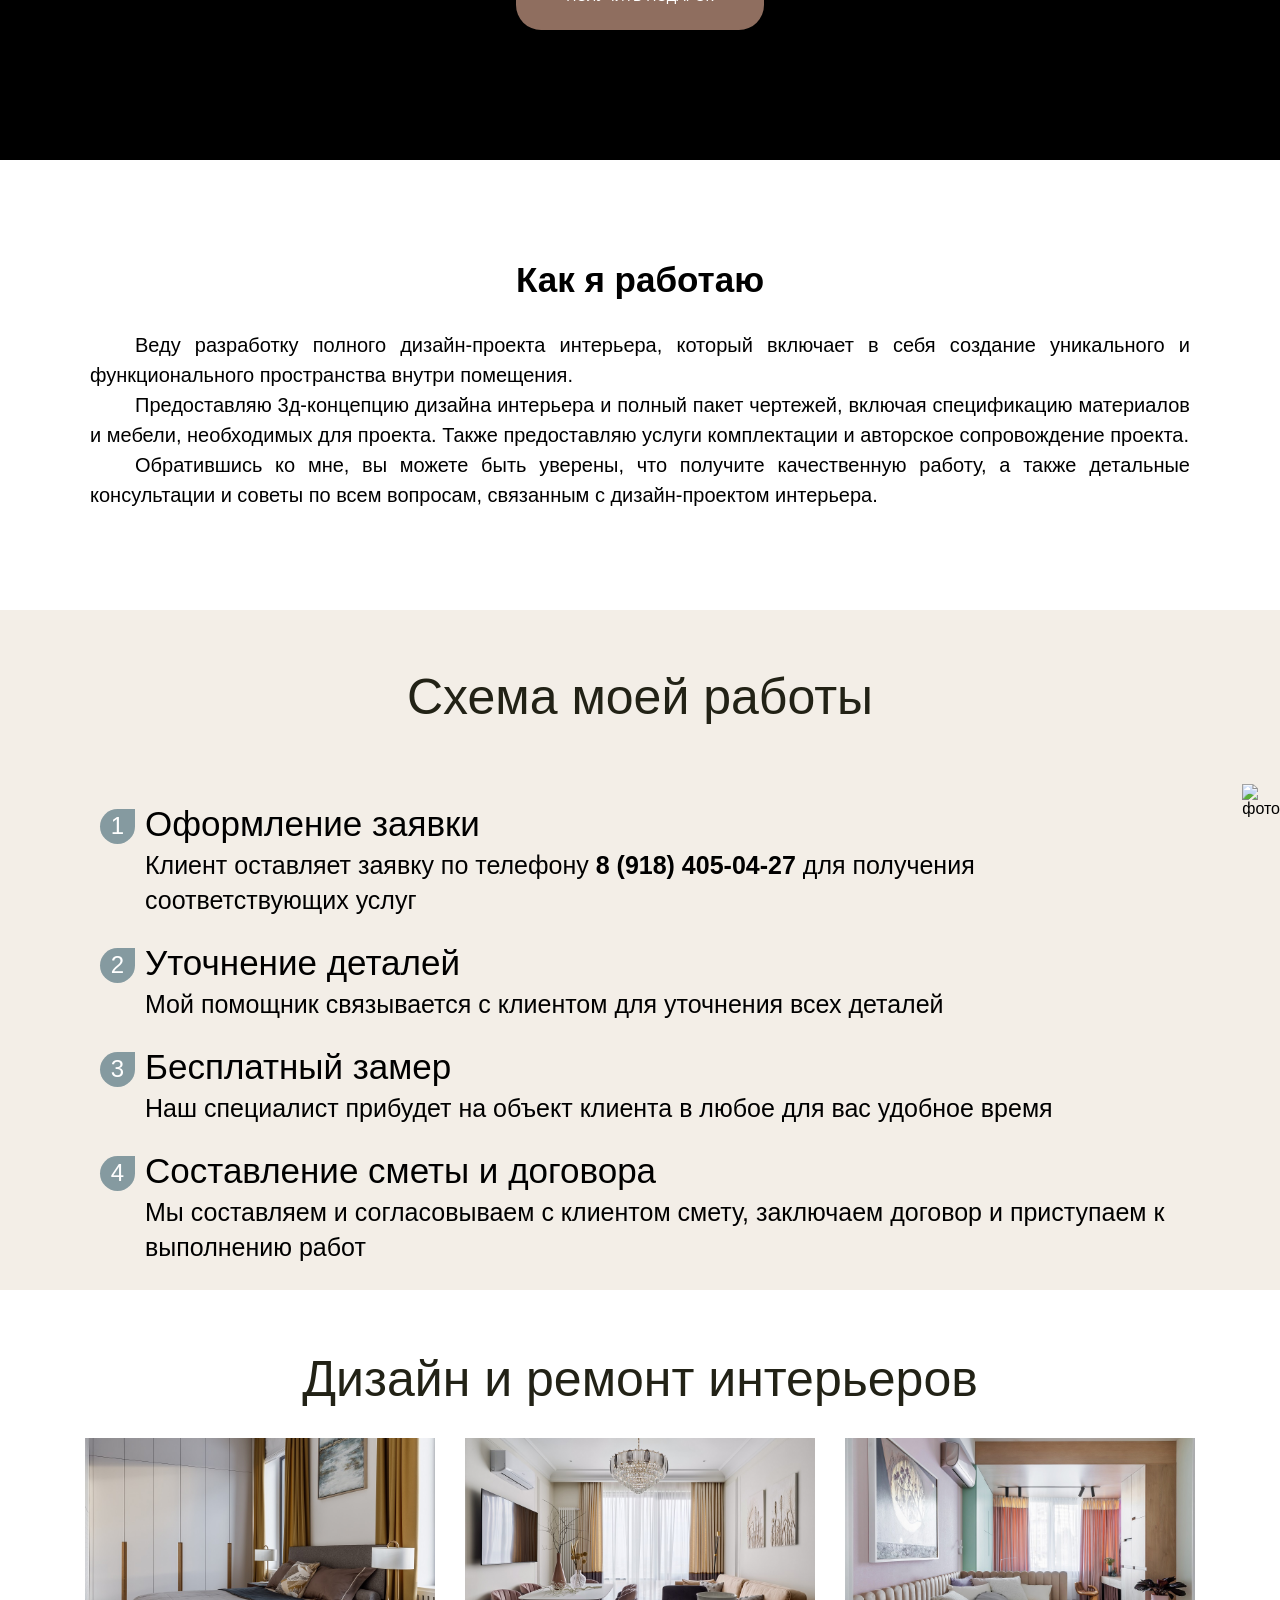
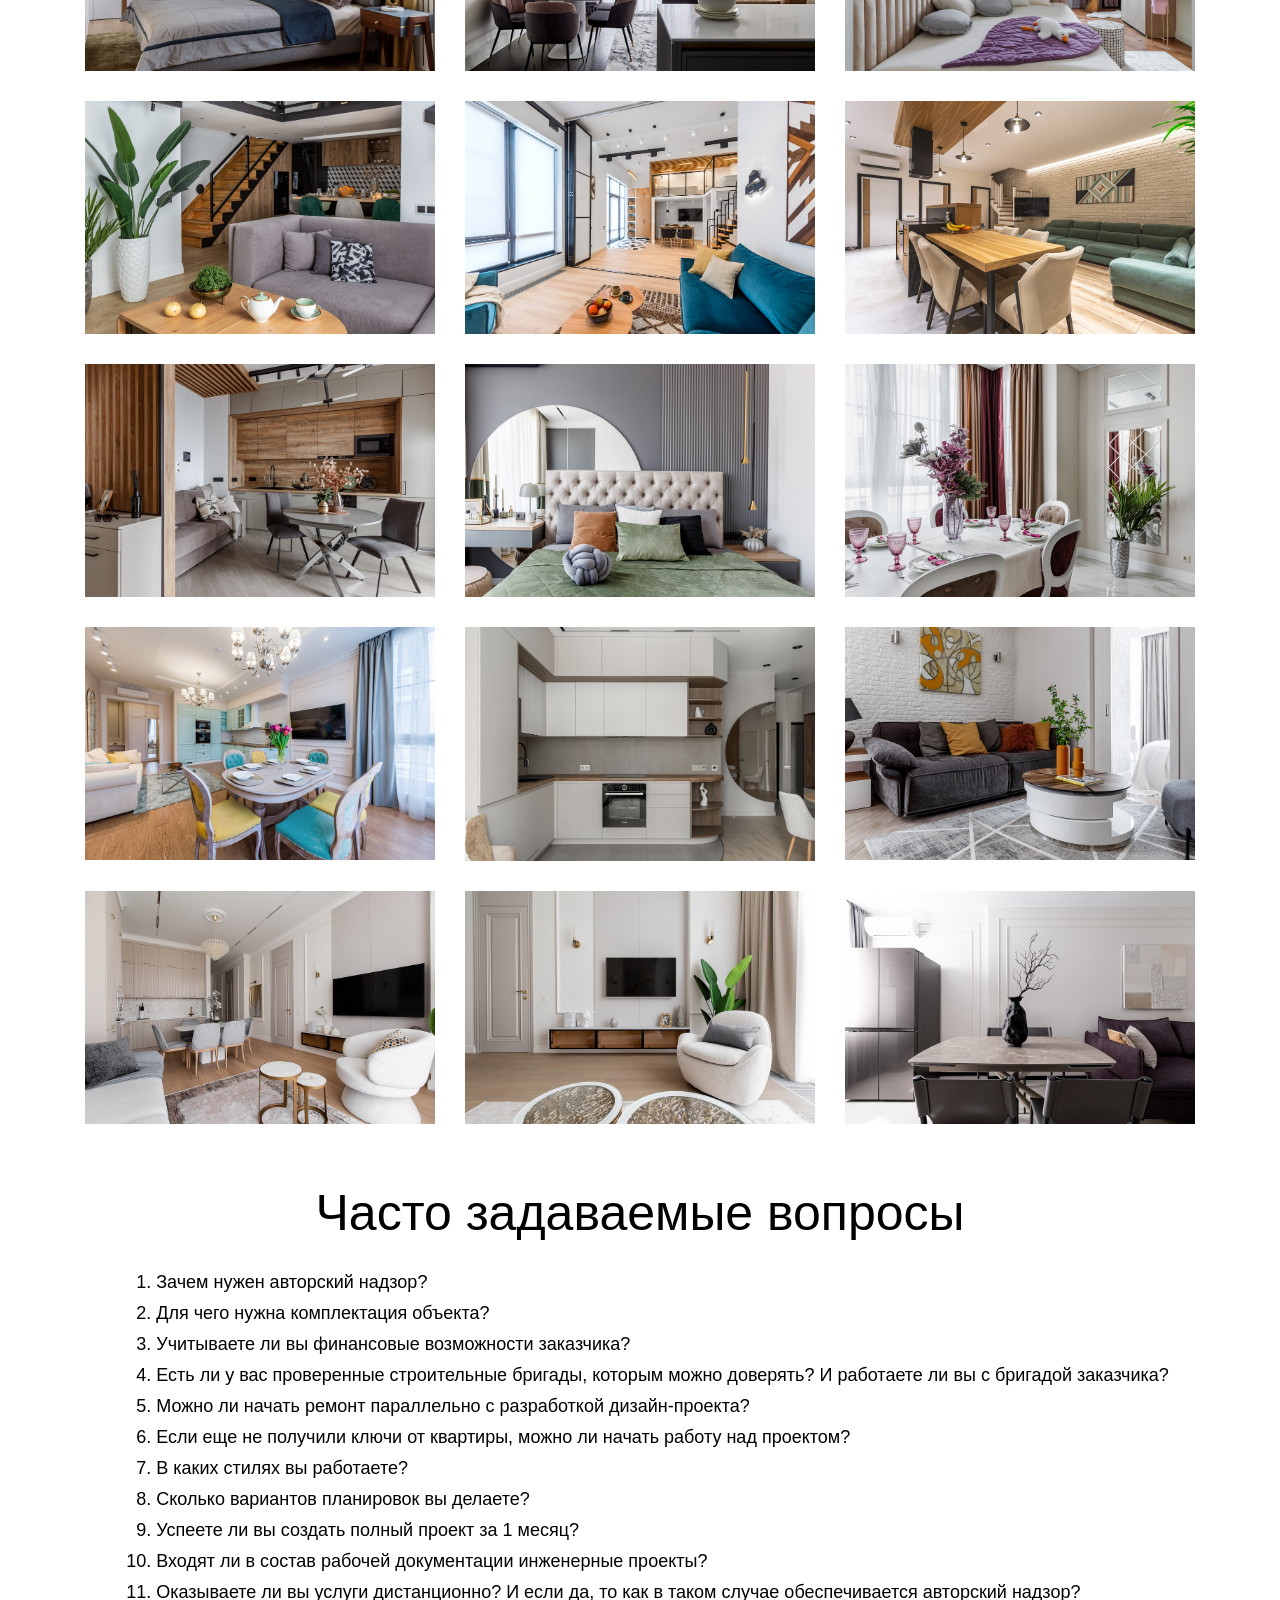
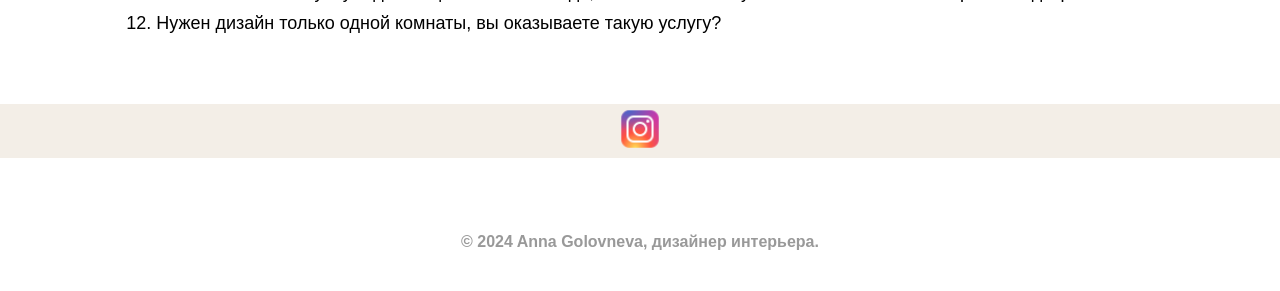
==== commit 54d814e2: "Add files via upload" ====
--- a/index.html
+++ b/index.html
@@ -59,7 +59,7 @@
         дизайна. Моя работа состоит в управлении всех процессов оформления интерьера, начиная с замеров помещения,
         разработки планировочного решения, создания дизайн-проекта, а также чертежей, и заканчивая полным оснащением
         мебелью и чистовой отделкой помещения.</P>
-      <p class="about-text">Так же я являюсь номинатном/призером таких премий как:</p> <br>
+      <p class="about-text">Так же я являюсь номинантном/призером таких премий как:</p> <br>
       <div class="nom">
         <div class="nom-but"><a class="example-image-link" href="images/public/nomination/HiHome/hihome1.jpg"
             data-lightbox="example-set-nomination-one"><button class="button-about button-about-hi"></button></a>
@@ -553,7 +553,7 @@
       <div class="back-color-left">
         <div class="post-left">
           <a name="card13"></a>
-          <div class="foto-post"><img src="images/card/softSunset-1.jpg" class="foto-post" alt=" Мягкий закат"></div>
+          <div class="foto-post"><img src="images/card/softSunset-1.jpg" class="foto-post" alt="Мягкий закат"></div>
           <div class="post-info-left">
             <h4 class="post-head"> Мягкий закат</h4>
             <p class="post-text">Квартиры близнецы. Проекты «Мягкий закат» и «Ванильное небо».
@@ -564,7 +564,7 @@
               сочетаний, чтобы понравилось каждому проживающему гостю.
               Проект «Мягкий закат» вобрал в себя волшебство красок уходящего солнечного света и
               мягкость заката, виртуозно сочетая в себе оттенки голубых, серых, синеватых, а также
-              теплых молочных оттенков, сочетая совмеренность и классику в интерьере.</p>
+              теплых молочных оттенков, сочетая современность и классику в интерьере.</p>
             <div class="foto-card"><a href="softSunset.html"><button class="button-post">Фото проекта</button></a>
             </div>
           </div>
@@ -586,6 +586,28 @@
               художественным образом гармонии, уюта, света, тепла и нежности, тех чувств и
               ощущений, которые возникают при созерцании восходящего солнца над морем.</p>
             <div class="foto-card"><a href="VanillaSky.html"><button class="button-post">Фото проекта</button></a>
+            </div>
+          </div>
+        </div>
+      </div>
+      <div class="back-color-left">
+        <div class="post-left">
+          <a name="card15"></a>
+          <div class="foto-post"><img src="images/card/monoChrome.jpg" class="foto-post" alt="Монохромный интерьер"></div>
+          <div class="post-info-left">
+            <h4 class="post-head">Монохромный интерьер</h4>
+            <p class="post-text">Квартира предназначалась для семейного отдыха в городе Сочи.
+              Главным лицом, с кем приходилось общаться мне как дизайнеру,
+              и кто принимал все решения – была заказчица. Ей импонировала
+              серая, монохромная цветовая гамма, поэтому на такие оттенки и
+              был обращен фокус внимания.
+              Монохромный интерьер здесь дополнен натуральными
+              фактурами. Благодаря отсутствию чрезмерно ярких
+              деталей пространство выглядит невероятно стильно и
+              гармонично.
+              Квартира состоит из двух спален (мастер-спальня и детская),
+              кухни-гостиной, санузла и прихожей.</p>
+            <div class="foto-card"><a href="monoChrome.html"><button class="button-post">Фото проекта</button></a>
             </div>
           </div>
         </div>
@@ -766,6 +788,13 @@
           </a>
         </div>
       </div>
+      <div class="grid-foto">
+        <div>
+          <a href="#card15">
+            <div class="card-grid"><img src="images/grid/monoChrome-9.jpg" class="card-grid" alt=""></div>
+          </a>
+        </div>
+      </div>
       </article>
 
       <article class="faq">
--- a/css/style.css
+++ b/css/style.css
@@ -373,6 +373,10 @@
   background-image: url("../png/interiors.png");
 }
 
+.button-magaz-mydecor {
+  background-image: url("../png/mydecor.png");
+}
+
 .card {
   box-sizing: border-box;
   margin: 0 auto;
